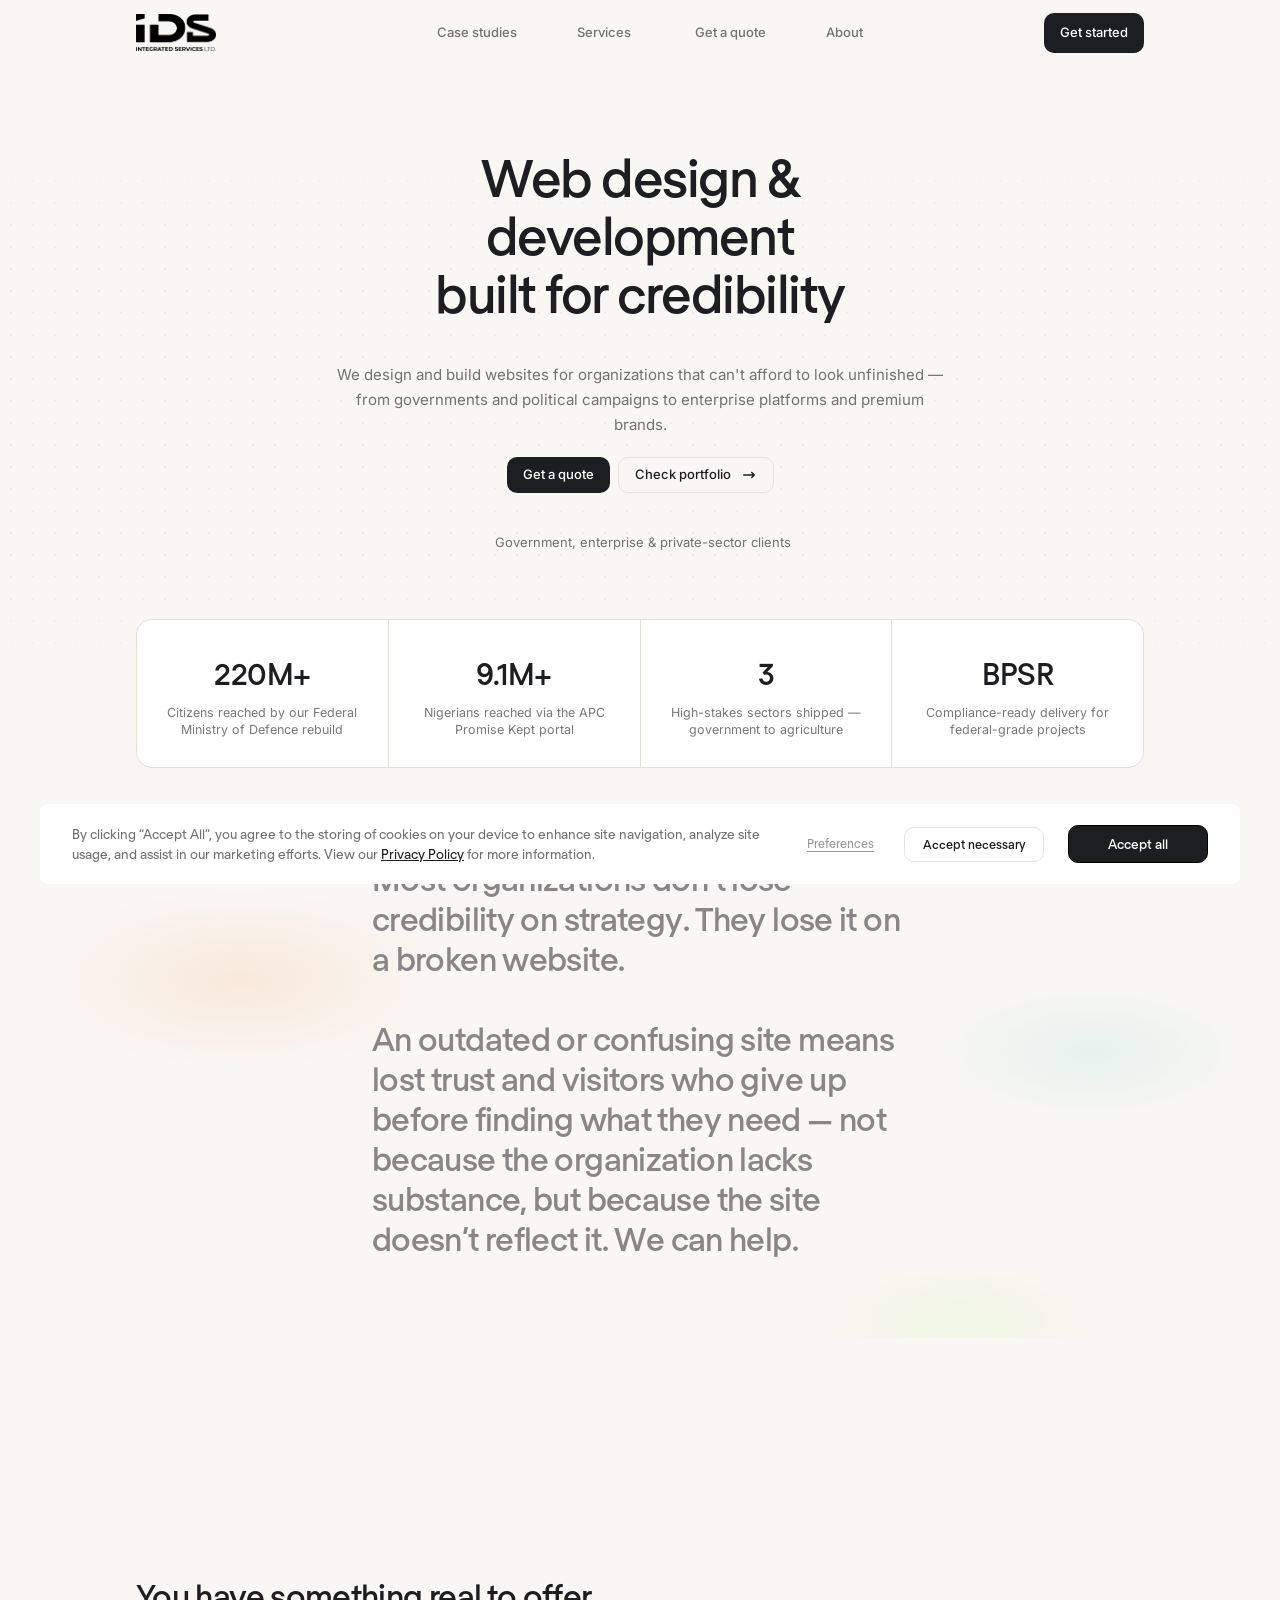
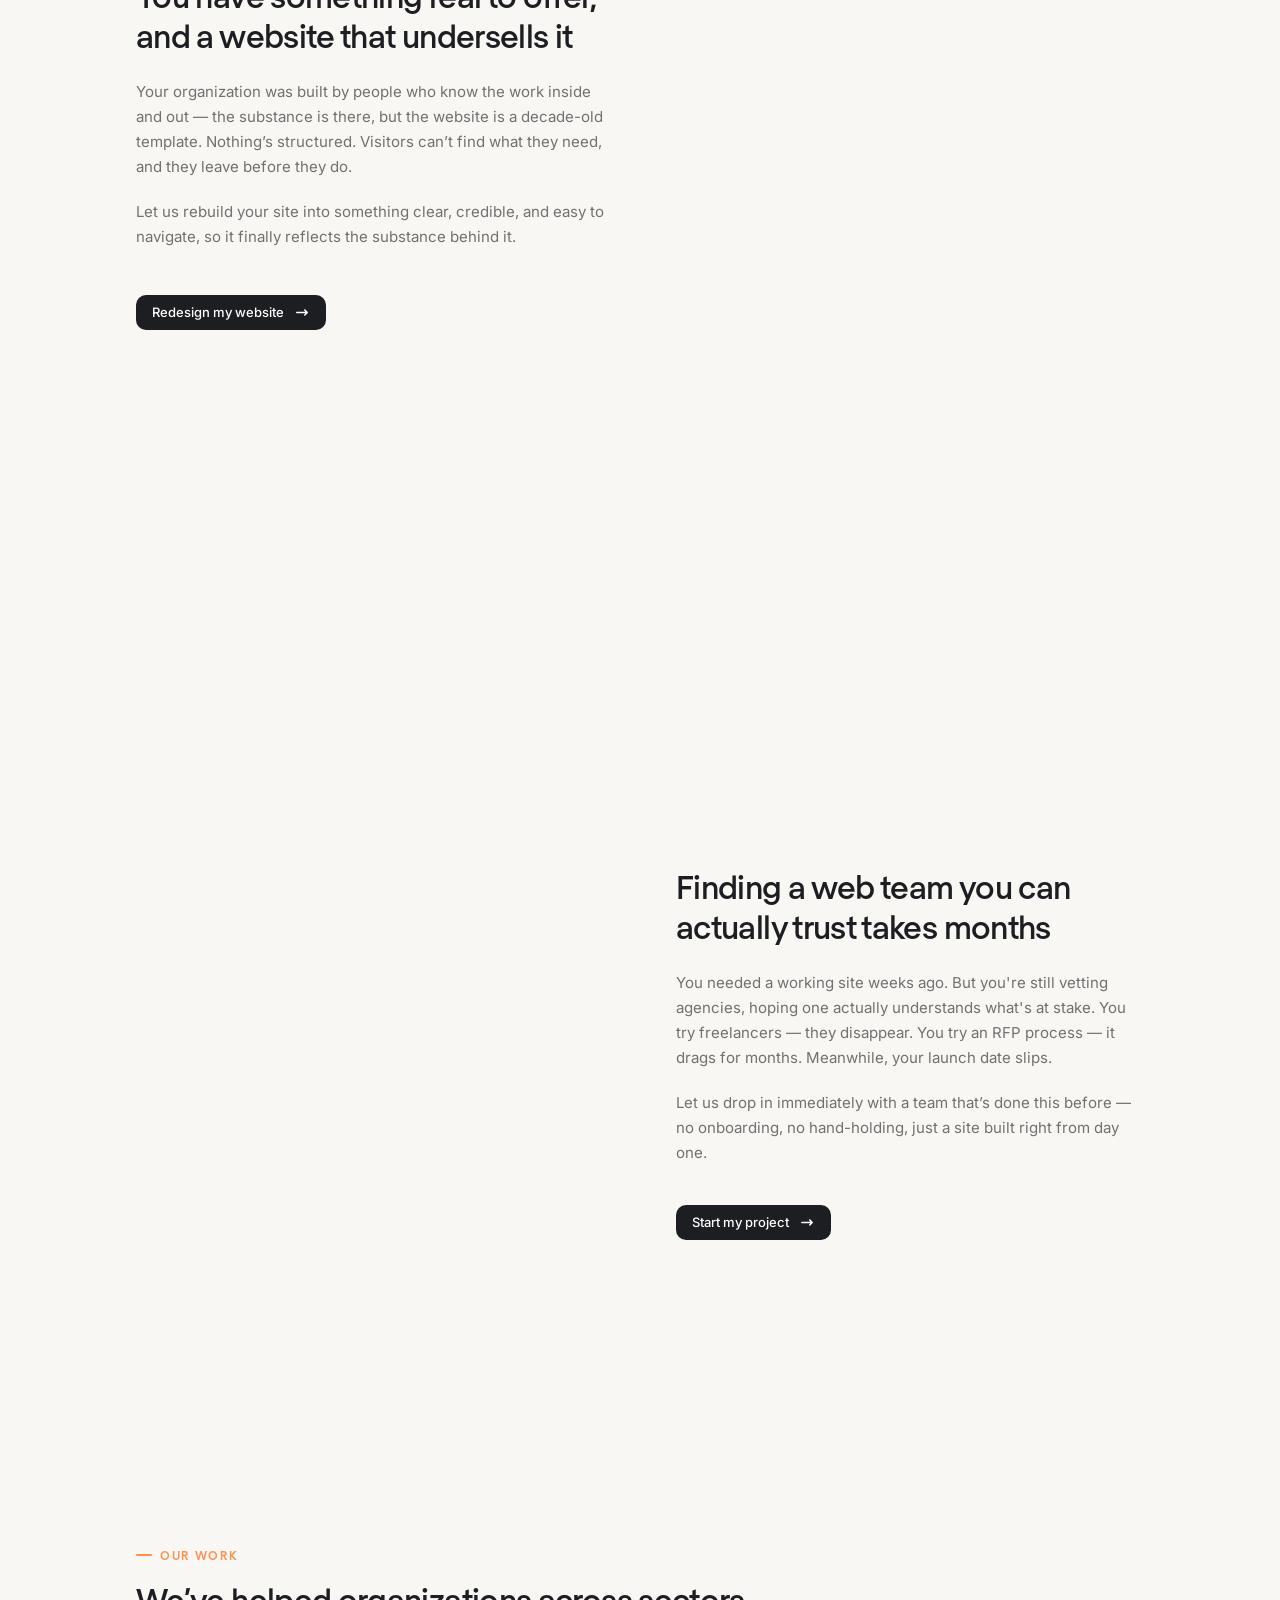
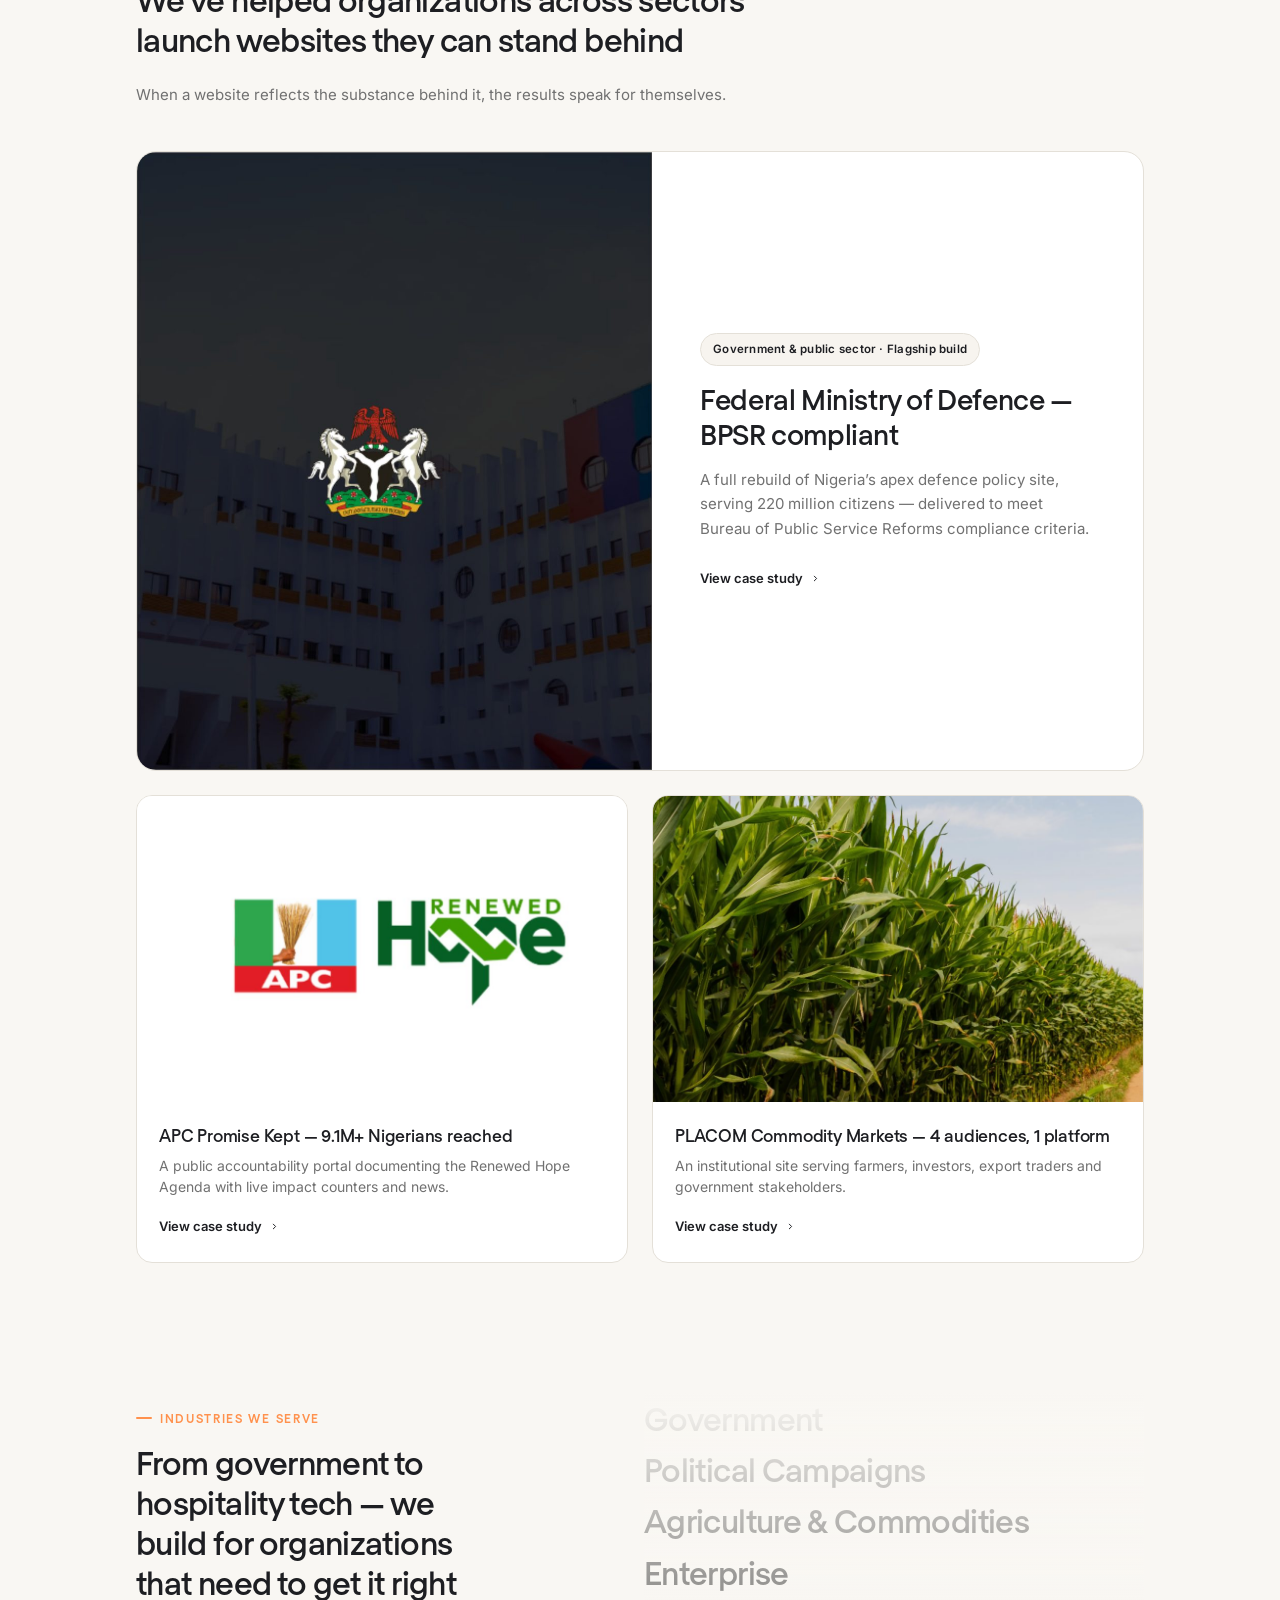
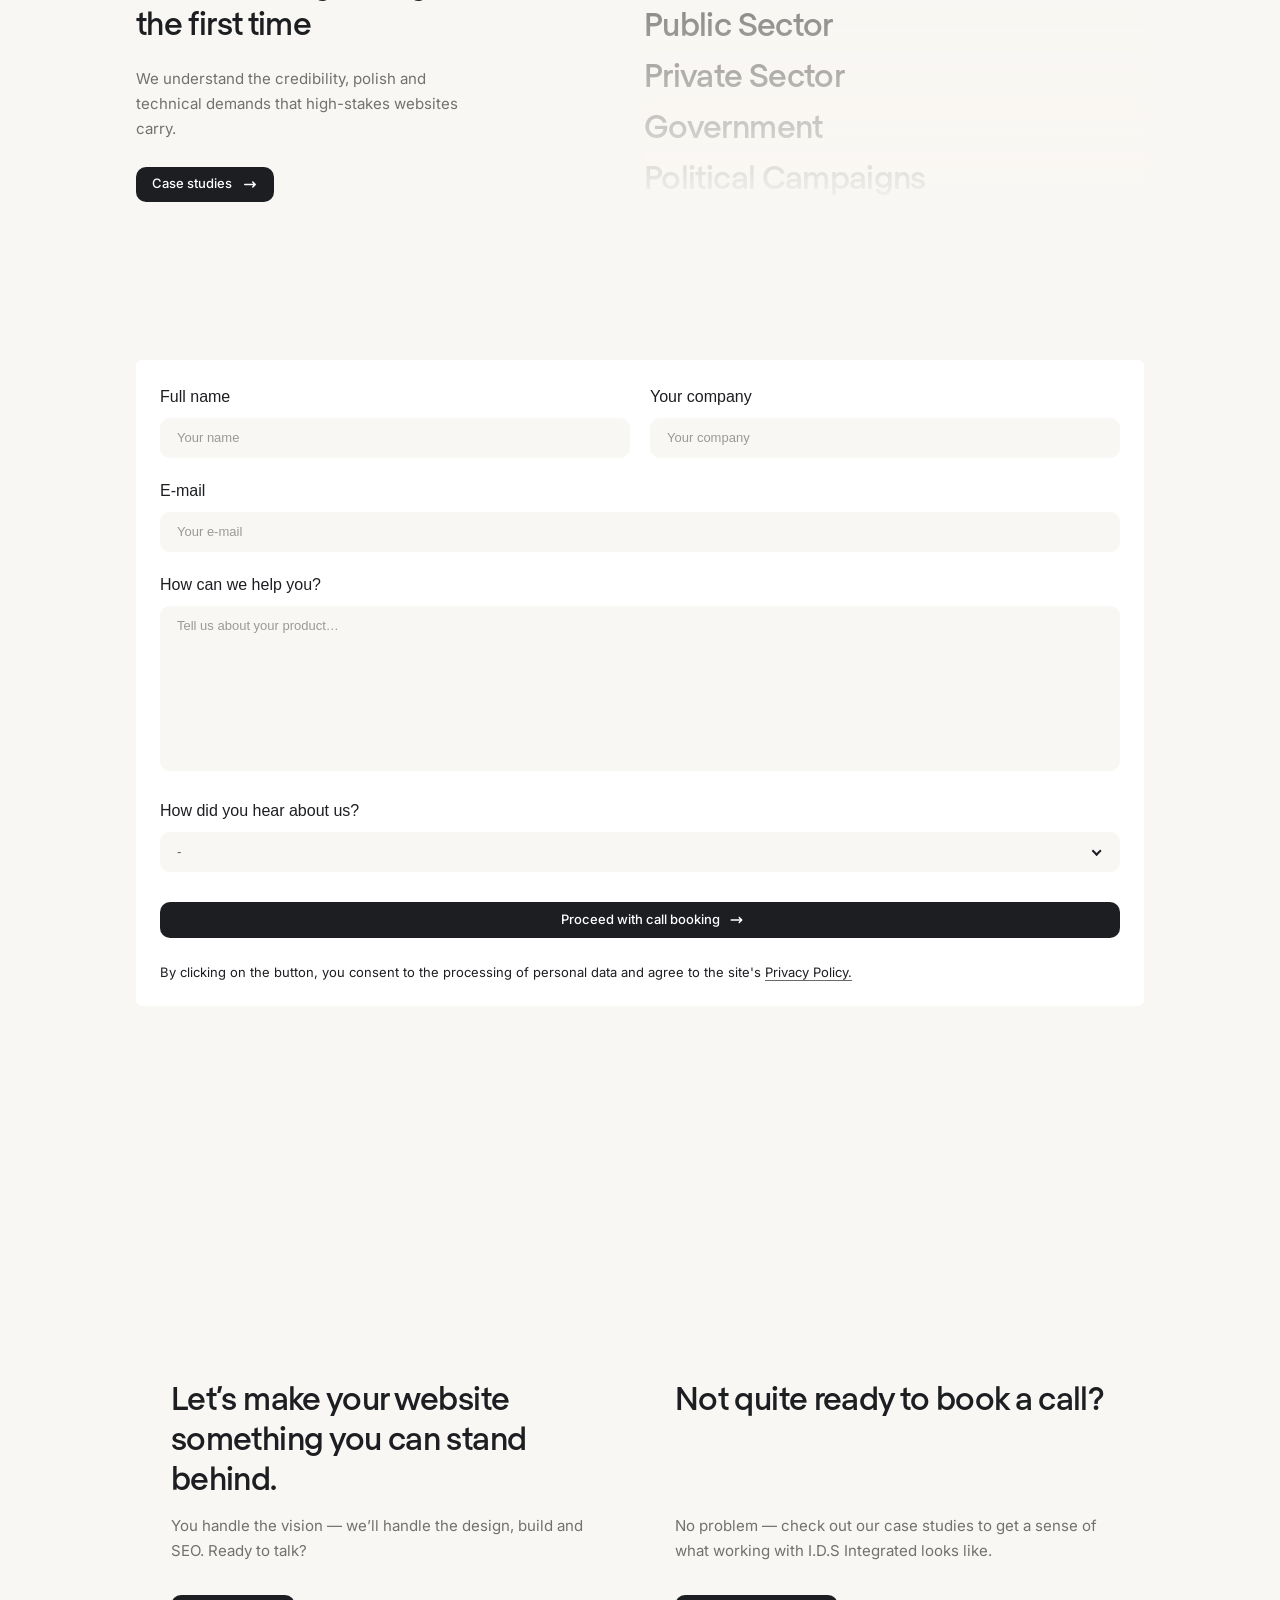
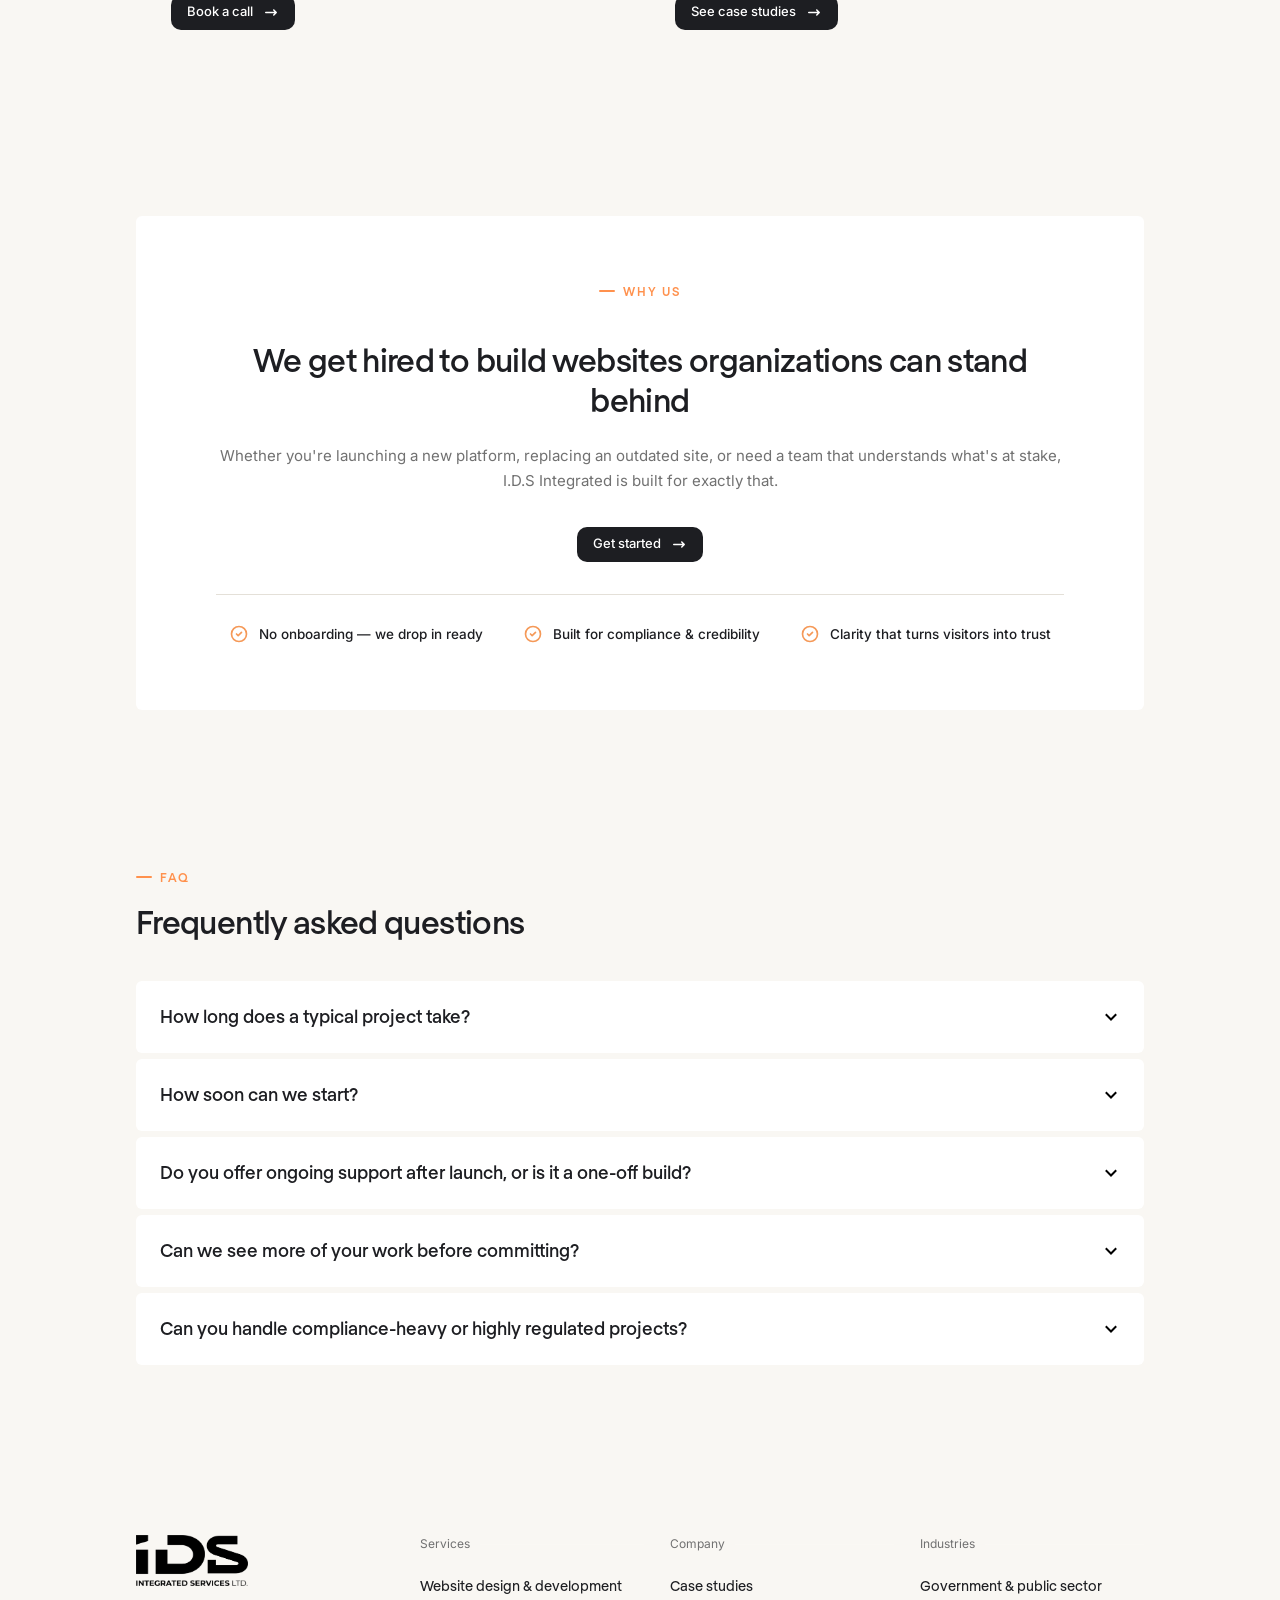
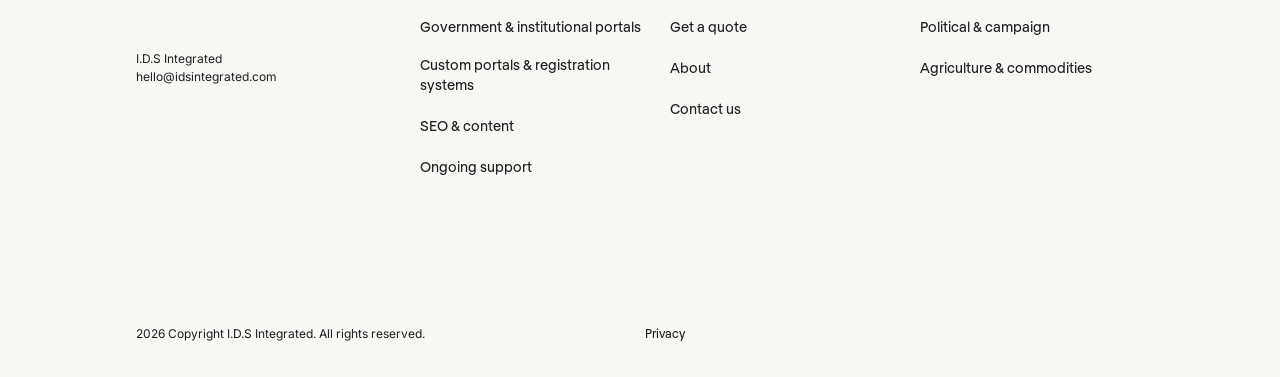
==== index.html @ badd06d1 "Initial site import" ====
<!DOCTYPE html><html data-wf-domain="www.eleken.co" data-wf-page="641af8b49a2175511496830a" data-wf-site="5e8b3356a5a8f5321855bbe7" lang="en-US"><head><meta charset="utf-8"><link href="https://cdn.prod.website-files.com" rel="preconnect" crossorigin="anonymous"><title>Web Design &amp; Development Agency – I.D.S Integrated</title><meta content="I.D.S Integrated is a full-service web design, development &amp; SEO agency, building high-stakes websites for organizations that can't afford to look unfinished — from governments and campaigns to enterprise platforms and premium brands." name="description"><meta content="Web Design &amp; Development Agency – I.D.S Integrated" property="og:title"><meta content="I.D.S Integrated is a full-service web design, development &amp; SEO agency, building high-stakes websites for organizations that can't afford to look unfinished — from governments and campaigns to enterprise platforms and premium brands." property="og:description"><meta content="Web Design &amp; Development Agency – I.D.S Integrated" name="twitter:title"><meta content="I.D.S Integrated is a full-service web design, development &amp; SEO agency, building high-stakes websites for organizations that can't afford to look unfinished — from governments and campaigns to enterprise platforms and premium brands." name="twitter:description"><meta property="og:type" content="website"><meta content="summary_large_image" name="twitter:card"><meta content="width=device-width, initial-scale=1" name="viewport"><link href="assets/css/base.min.css" rel="stylesheet" type="text/css"><link href="assets/css/site.min.css" rel="stylesheet" type="text/css"><link href="assets/css/custom-polish.css" rel="stylesheet" type="text/css"><style>.cta{grid-template-columns:1fr!important;justify-items:center!important}.content.content-box-lg{align-items:center!important;text-align:center!important;padding-left:80px!important;padding-right:80px!important}@media screen and (max-width:767px){.content.content-box-lg{padding-left:23px!important;padding-right:23px!important}}</style><style>@media (min-width:992px) {html.w-mod-js:not(.w-mod-ix) [data-w-id="91e22e58-ddb7-a447-f767-4133813b0183"] {-webkit-transform:translate3d(0, 24px, 0) scale3d(1, 1, 1) rotateX(0) rotateY(0) rotateZ(0) skew(0, 0);-moz-transform:translate3d(0, 24px, 0) scale3d(1, 1, 1) rotateX(0) rotateY(0) rotateZ(0) skew(0, 0);-ms-transform:translate3d(0, 24px, 0) scale3d(1, 1, 1) rotateX(0) rotateY(0) rotateZ(0) skew(0, 0);transform:translate3d(0, 24px, 0) scale3d(1, 1, 1) rotateX(0) rotateY(0) rotateZ(0) skew(0, 0);opacity:0;}html.w-mod-js:not(.w-mod-ix) [data-w-id="91e22e58-ddb7-a447-f767-4133813b05b2"] {-webkit-transform:translate3d(0, 24px, 0) scale3d(1, 1, 1) rotateX(0) rotateY(0) rotateZ(0) skew(0, 0);-moz-transform:translate3d(0, 24px, 0) scale3d(1, 1, 1) rotateX(0) rotateY(0) rotateZ(0) skew(0, 0);-ms-transform:translate3d(0, 24px, 0) scale3d(1, 1, 1) rotateX(0) rotateY(0) rotateZ(0) skew(0, 0);transform:translate3d(0, 24px, 0) scale3d(1, 1, 1) rotateX(0) rotateY(0) rotateZ(0) skew(0, 0);opacity:0;}html.w-mod-js:not(.w-mod-ix) [data-w-id="91e22e58-ddb7-a447-f767-4133813b00b7"] {opacity:0;}html.w-mod-js:not(.w-mod-ix) [data-w-id="91e22e58-ddb7-a447-f767-4133813b00ba"] {opacity:0;}html.w-mod-js:not(.w-mod-ix) [data-w-id="91e22e58-ddb7-a447-f767-4133813b0144"] {-webkit-transform:translate3d(0, 24px, 0) scale3d(1, 1, 1) rotateX(0) rotateY(0) rotateZ(0) skew(0, 0);-moz-transform:translate3d(0, 24px, 0) scale3d(1, 1, 1) rotateX(0) rotateY(0) rotateZ(0) skew(0, 0);-ms-transform:translate3d(0, 24px, 0) scale3d(1, 1, 1) rotateX(0) rotateY(0) rotateZ(0) skew(0, 0);transform:translate3d(0, 24px, 0) scale3d(1, 1, 1) rotateX(0) rotateY(0) rotateZ(0) skew(0, 0);opacity:0;}html.w-mod-js:not(.w-mod-ix) [data-w-id="91e22e58-ddb7-a447-f767-4133813b0150"] {-webkit-transform:translate3d(0px, 0, 0) scale3d(1, 1, 1) rotateX(0) rotateY(0) rotateZ(0) skew(0, 0);-moz-transform:translate3d(0px, 0, 0) scale3d(1, 1, 1) rotateX(0) rotateY(0) rotateZ(0) skew(0, 0);-ms-transform:translate3d(0px, 0, 0) scale3d(1, 1, 1) rotateX(0) rotateY(0) rotateZ(0) skew(0, 0);transform:translate3d(0px, 0, 0) scale3d(1, 1, 1) rotateX(0) rotateY(0) rotateZ(0) skew(0, 0);}html.w-mod-js:not(.w-mod-ix) [data-w-id="91e22e58-ddb7-a447-f767-4133813b00bd"] {opacity:0;}html.w-mod-js:not(.w-mod-ix) [data-w-id="91e22e58-ddb7-a447-f767-4133813b00c0"] {opacity:0;}html.w-mod-js:not(.w-mod-ix) [data-w-id="91e22e58-ddb7-a447-f767-4133813b009f"] {opacity:0;}html.w-mod-js:not(.w-mod-ix) [data-w-id="91e22e58-ddb7-a447-f767-4133813b00a2"] {opacity:0;}html.w-mod-js:not(.w-mod-ix) [data-w-id="91e22e58-ddb7-a447-f767-4133813b018e"] {-webkit-transform:translate3d(0px, 0, 0) scale3d(1, 1, 1) rotateX(0) rotateY(0) rotateZ(0) skew(0, 0);-moz-transform:translate3d(0px, 0, 0) scale3d(1, 1, 1) rotateX(0) rotateY(0) rotateZ(0) skew(0, 0);-ms-transform:translate3d(0px, 0, 0) scale3d(1, 1, 1) rotateX(0) rotateY(0) rotateZ(0) skew(0, 0);transform:translate3d(0px, 0, 0) scale3d(1, 1, 1) rotateX(0) rotateY(0) rotateZ(0) skew(0, 0);}html.w-mod-js:not(.w-mod-ix) [data-w-id="91e22e58-ddb7-a447-f767-4133813b05be"] {-webkit-transform:translate3d(0px, 0, 0) scale3d(1, 1, 1) rotateX(0) rotateY(0) rotateZ(0) skew(0, 0);-moz-transform:translate3d(0px, 0, 0) scale3d(1, 1, 1) rotateX(0) rotateY(0) rotateZ(0) skew(0, 0);-ms-transform:translate3d(0px, 0, 0) scale3d(1, 1, 1) rotateX(0) rotateY(0) rotateZ(0) skew(0, 0);transform:translate3d(0px, 0, 0) scale3d(1, 1, 1) rotateX(0) rotateY(0) rotateZ(0) skew(0, 0);}html.w-mod-js:not(.w-mod-ix) [data-w-id="91e22e58-ddb7-a447-f767-4133813b00d5"] {opacity:0;}html.w-mod-js:not(.w-mod-ix) [data-w-id="91e22e58-ddb7-a447-f767-4133813b00d8"] {opacity:0;}html.w-mod-js:not(.w-mod-ix) [data-w-id="91e22e58-ddb7-a447-f767-4133813b00ab"] {opacity:0;}html.w-mod-js:not(.w-mod-ix) [data-w-id="91e22e58-ddb7-a447-f767-4133813b00ae"] {opacity:0;}html.w-mod-js:not(.w-mod-ix) [data-w-id="91e22e58-ddb7-a447-f767-4133813b00f9"] {opacity:0;}html.w-mod-js:not(.w-mod-ix) [data-w-id="91e22e58-ddb7-a447-f767-4133813b00fc"] {opacity:0;}html.w-mod-js:not(.w-mod-ix) [data-w-id="91e22e58-ddb7-a447-f767-4133813b0168"] {-webkit-transform:translate3d(0px, 0, 0) scale3d(1, 1, 1) rotateX(0) rotateY(0) rotateZ(0) skew(0, 0);-moz-transform:translate3d(0px, 0, 0) scale3d(1, 1, 1) rotateX(0) rotateY(0) rotateZ(0) skew(0, 0);-ms-transform:translate3d(0px, 0, 0) scale3d(1, 1, 1) rotateX(0) rotateY(0) rotateZ(0) skew(0, 0);transform:translate3d(0px, 0, 0) scale3d(1, 1, 1) rotateX(0) rotateY(0) rotateZ(0) skew(0, 0);}html.w-mod-js:not(.w-mod-ix) [data-w-id="91e22e58-ddb7-a447-f767-4133813b015a"] {-webkit-transform:translate3d(0, 24px, 0) scale3d(1, 1, 1) rotateX(0) rotateY(0) rotateZ(0) skew(0, 0);-moz-transform:translate3d(0, 24px, 0) scale3d(1, 1, 1) rotateX(0) rotateY(0) rotateZ(0) skew(0, 0);-ms-transform:translate3d(0, 24px, 0) scale3d(1, 1, 1) rotateX(0) rotateY(0) rotateZ(0) skew(0, 0);transform:translate3d(0, 24px, 0) scale3d(1, 1, 1) rotateX(0) rotateY(0) rotateZ(0) skew(0, 0);opacity:0;}html.w-mod-js:not(.w-mod-ix) [data-w-id="91e22e58-ddb7-a447-f767-4133813b04df"] {-webkit-transform:translate3d(0px, 0, 0) scale3d(1, 1, 1) rotateX(0) rotateY(0) rotateZ(0) skew(0, 0);-moz-transform:translate3d(0px, 0, 0) scale3d(1, 1, 1) rotateX(0) rotateY(0) rotateZ(0) skew(0, 0);-ms-transform:translate3d(0px, 0, 0) scale3d(1, 1, 1) rotateX(0) rotateY(0) rotateZ(0) skew(0, 0);transform:translate3d(0px, 0, 0) scale3d(1, 1, 1) rotateX(0) rotateY(0) rotateZ(0) skew(0, 0);}html.w-mod-js:not(.w-mod-ix) [data-w-id="91e22e58-ddb7-a447-f767-4133813b04b1"] {-webkit-transform:translate3d(0, 24px, 0) scale3d(1, 1, 1) rotateX(0) rotateY(0) rotateZ(0) skew(0, 0);-moz-transform:translate3d(0, 24px, 0) scale3d(1, 1, 1) rotateX(0) rotateY(0) rotateZ(0) skew(0, 0);-ms-transform:translate3d(0, 24px, 0) scale3d(1, 1, 1) rotateX(0) rotateY(0) rotateZ(0) skew(0, 0);transform:translate3d(0, 24px, 0) scale3d(1, 1, 1) rotateX(0) rotateY(0) rotateZ(0) skew(0, 0);opacity:0;}html.w-mod-js:not(.w-mod-ix) [data-w-id="91e22e58-ddb7-a447-f767-4133813b0087"] {opacity:0;}html.w-mod-js:not(.w-mod-ix) [data-w-id="91e22e58-ddb7-a447-f767-4133813b008a"] {opacity:0;}html.w-mod-js:not(.w-mod-ix) [data-w-id="91e22e58-ddb7-a447-f767-4133813b0178"] {-webkit-transform:translate3d(0, 24px, 0) scale3d(1, 1, 1) rotateX(0) rotateY(0) rotateZ(0) skew(0, 0);-moz-transform:translate3d(0, 24px, 0) scale3d(1, 1, 1) rotateX(0) rotateY(0) rotateZ(0) skew(0, 0);-ms-transform:translate3d(0, 24px, 0) scale3d(1, 1, 1) rotateX(0) rotateY(0) rotateZ(0) skew(0, 0);transform:translate3d(0, 24px, 0) scale3d(1, 1, 1) rotateX(0) rotateY(0) rotateZ(0) skew(0, 0);opacity:0;}html.w-mod-js:not(.w-mod-ix) [data-w-id="91e22e58-ddb7-a447-f767-4133813b00f3"] {opacity:0;}html.w-mod-js:not(.w-mod-ix) [data-w-id="91e22e58-ddb7-a447-f767-4133813b00f6"] {opacity:0;}html.w-mod-js:not(.w-mod-ix) [data-w-id="91e22e58-ddb7-a447-f767-4133813b05ca"] {-webkit-transform:translate3d(0px, 0, 0) scale3d(1, 1, 1) rotateX(0) rotateY(0) rotateZ(0) skew(0, 0);-moz-transform:translate3d(0px, 0, 0) scale3d(1, 1, 1) rotateX(0) rotateY(0) rotateZ(0) skew(0, 0);-ms-transform:translate3d(0px, 0, 0) scale3d(1, 1, 1) rotateX(0) rotateY(0) rotateZ(0) skew(0, 0);transform:translate3d(0px, 0, 0) scale3d(1, 1, 1) rotateX(0) rotateY(0) rotateZ(0) skew(0, 0);}html.w-mod-js:not(.w-mod-ix) [data-w-id="91e22e58-ddb7-a447-f767-4133813b00c9"] {opacity:0;}html.w-mod-js:not(.w-mod-ix) [data-w-id="91e22e58-ddb7-a447-f767-4133813b00cc"] {opacity:0;}html.w-mod-js:not(.w-mod-ix) [data-w-id="91e22e58-ddb7-a447-f767-4133813b0081"] {opacity:0;}html.w-mod-js:not(.w-mod-ix) [data-w-id="91e22e58-ddb7-a447-f767-4133813b0084"] {opacity:0;}html.w-mod-js:not(.w-mod-ix) [data-w-id="91e22e58-ddb7-a447-f767-4133813b008d"] {opacity:0;}html.w-mod-js:not(.w-mod-ix) [data-w-id="91e22e58-ddb7-a447-f767-4133813b0090"] {opacity:0;}html.w-mod-js:not(.w-mod-ix) [data-w-id="91e22e58-ddb7-a447-f767-4133813b00e7"] {opacity:0;}html.w-mod-js:not(.w-mod-ix) [data-w-id="91e22e58-ddb7-a447-f767-4133813b00ea"] {opacity:0;}html.w-mod-js:not(.w-mod-ix) [data-w-id="91e22e58-ddb7-a447-f767-4133813b00cf"] {opacity:0;}html.w-mod-js:not(.w-mod-ix) [data-w-id="91e22e58-ddb7-a447-f767-4133813b00d2"] {opacity:0;}html.w-mod-js:not(.w-mod-ix) [data-w-id="91e22e58-ddb7-a447-f767-4133813b0093"] {opacity:0;}html.w-mod-js:not(.w-mod-ix) [data-w-id="91e22e58-ddb7-a447-f767-4133813b0096"] {opacity:0;}html.w-mod-js:not(.w-mod-ix) [data-w-id="91e22e58-ddb7-a447-f767-4133813b00db"] {opacity:0;}html.w-mod-js:not(.w-mod-ix) [data-w-id="91e22e58-ddb7-a447-f767-4133813b00de"] {opacity:0;}html.w-mod-js:not(.w-mod-ix) [data-w-id="91e22e58-ddb7-a447-f767-4133813b0072"] {-webkit-transform:translate3d(0px, 0, 0) scale3d(1, 1, 1) rotateX(0) rotateY(0) rotateZ(0) skew(0, 0);-moz-transform:translate3d(0px, 0, 0) scale3d(1, 1, 1) rotateX(0) rotateY(0) rotateZ(0) skew(0, 0);-ms-transform:translate3d(0px, 0, 0) scale3d(1, 1, 1) rotateX(0) rotateY(0) rotateZ(0) skew(0, 0);transform:translate3d(0px, 0, 0) scale3d(1, 1, 1) rotateX(0) rotateY(0) rotateZ(0) skew(0, 0);}html.w-mod-js:not(.w-mod-ix) [data-w-id="91e22e58-ddb7-a447-f767-4133813b00c3"] {opacity:0;}html.w-mod-js:not(.w-mod-ix) [data-w-id="91e22e58-ddb7-a447-f767-4133813b00c6"] {opacity:0;}html.w-mod-js:not(.w-mod-ix) [data-w-id="91e22e58-ddb7-a447-f767-4133813b00e1"] {opacity:0;}html.w-mod-js:not(.w-mod-ix) [data-w-id="91e22e58-ddb7-a447-f767-4133813b00e4"] {opacity:0;}html.w-mod-js:not(.w-mod-ix) [data-w-id="91e22e58-ddb7-a447-f767-4133813b0177"] {-webkit-transform:translate3d(0px, 0, 0) scale3d(1, 1, 1) rotateX(0) rotateY(0) rotateZ(0) skew(0, 0);-moz-transform:translate3d(0px, 0, 0) scale3d(1, 1, 1) rotateX(0) rotateY(0) rotateZ(0) skew(0, 0);-ms-transform:translate3d(0px, 0, 0) scale3d(1, 1, 1) rotateX(0) rotateY(0) rotateZ(0) skew(0, 0);transform:translate3d(0px, 0, 0) scale3d(1, 1, 1) rotateX(0) rotateY(0) rotateZ(0) skew(0, 0);}html.w-mod-js:not(.w-mod-ix) [data-w-id="91e22e58-ddb7-a447-f767-4133813b00b1"] {opacity:0;}html.w-mod-js:not(.w-mod-ix) [data-w-id="91e22e58-ddb7-a447-f767-4133813b00b4"] {opacity:0;}html.w-mod-js:not(.w-mod-ix) [data-w-id="91e22e58-ddb7-a447-f767-4133813b0099"] {opacity:0;}html.w-mod-js:not(.w-mod-ix) [data-w-id="91e22e58-ddb7-a447-f767-4133813b009c"] {opacity:0;}html.w-mod-js:not(.w-mod-ix) [data-w-id="91e22e58-ddb7-a447-f767-4133813b00a5"] {opacity:0;}html.w-mod-js:not(.w-mod-ix) [data-w-id="91e22e58-ddb7-a447-f767-4133813b00a8"] {opacity:0;}html.w-mod-js:not(.w-mod-ix) [data-w-id="91e22e58-ddb7-a447-f767-4133813b00ed"] {opacity:0;}html.w-mod-js:not(.w-mod-ix) [data-w-id="91e22e58-ddb7-a447-f767-4133813b00f0"] {opacity:0;}html.w-mod-js:not(.w-mod-ix) [data-w-id="3f6314a8-7b16-4017-0628-8ad34868bce1"] {-webkit-transform:translate3d(0, 0, 0) scale3d(1, 1, 1) rotateX(0) rotateY(0) rotateZ(0) skew(0, 0);-moz-transform:translate3d(0, 0, 0) scale3d(1, 1, 1) rotateX(0) rotateY(0) rotateZ(0) skew(0, 0);-ms-transform:translate3d(0, 0, 0) scale3d(1, 1, 1) rotateX(0) rotateY(0) rotateZ(0) skew(0, 0);transform:translate3d(0, 0, 0) scale3d(1, 1, 1) rotateX(0) rotateY(0) rotateZ(0) skew(0, 0);}html.w-mod-js:not(.w-mod-ix) [data-w-id="5a8da006-9305-b73e-1d50-06e16fa798e4"] {-webkit-transform:translate3d(0px, 0, 0) scale3d(1, 1, 1) rotateX(0) rotateY(0) rotateZ(0) skew(0, 0);-moz-transform:translate3d(0px, 0, 0) scale3d(1, 1, 1) rotateX(0) rotateY(0) rotateZ(0) skew(0, 0);-ms-transform:translate3d(0px, 0, 0) scale3d(1, 1, 1) rotateX(0) rotateY(0) rotateZ(0) skew(0, 0);transform:translate3d(0px, 0, 0) scale3d(1, 1, 1) rotateX(0) rotateY(0) rotateZ(0) skew(0, 0);}html.w-mod-js:not(.w-mod-ix) [data-w-id="9f32489c-5159-738a-a393-21bb120b4cb5"] {-webkit-transform:translate3d(0, 24px, 0) scale3d(1, 1, 1) rotateX(0) rotateY(0) rotateZ(0) skew(0, 0);-moz-transform:translate3d(0, 24px, 0) scale3d(1, 1, 1) rotateX(0) rotateY(0) rotateZ(0) skew(0, 0);-ms-transform:translate3d(0, 24px, 0) scale3d(1, 1, 1) rotateX(0) rotateY(0) rotateZ(0) skew(0, 0);transform:translate3d(0, 24px, 0) scale3d(1, 1, 1) rotateX(0) rotateY(0) rotateZ(0) skew(0, 0);opacity:0;}html.w-mod-js:not(.w-mod-ix) [data-w-id="cfc28328-8d73-4b4b-7937-b67fb9b86fa4"] {-webkit-transform:translate3d(0px, 0, 0) scale3d(1, 1, 1) rotateX(0) rotateY(0) rotateZ(0) skew(0, 0);-moz-transform:translate3d(0px, 0, 0) scale3d(1, 1, 1) rotateX(0) rotateY(0) rotateZ(0) skew(0, 0);-ms-transform:translate3d(0px, 0, 0) scale3d(1, 1, 1) rotateX(0) rotateY(0) rotateZ(0) skew(0, 0);transform:translate3d(0px, 0, 0) scale3d(1, 1, 1) rotateX(0) rotateY(0) rotateZ(0) skew(0, 0);}html.w-mod-js:not(.w-mod-ix) [data-w-id="91e22e58-ddb7-a447-f767-4133813b0139"] {-webkit-transform:translate3d(0, 24px, 0) scale3d(1, 1, 1) rotateX(0) rotateY(0) rotateZ(0) skew(0, 0);-moz-transform:translate3d(0, 24px, 0) scale3d(1, 1, 1) rotateX(0) rotateY(0) rotateZ(0) skew(0, 0);-ms-transform:translate3d(0, 24px, 0) scale3d(1, 1, 1) rotateX(0) rotateY(0) rotateZ(0) skew(0, 0);transform:translate3d(0, 24px, 0) scale3d(1, 1, 1) rotateX(0) rotateY(0) rotateZ(0) skew(0, 0);opacity:0;}html.w-mod-js:not(.w-mod-ix) [data-w-id="1bdfef42-2666-3055-59f7-0ff482ddf922"] {-webkit-transform:translate3d(0, 24px, 0) scale3d(1, 1, 1) rotateX(0) rotateY(0) rotateZ(0) skew(0, 0);-moz-transform:translate3d(0, 24px, 0) scale3d(1, 1, 1) rotateX(0) rotateY(0) rotateZ(0) skew(0, 0);-ms-transform:translate3d(0, 24px, 0) scale3d(1, 1, 1) rotateX(0) rotateY(0) rotateZ(0) skew(0, 0);transform:translate3d(0, 24px, 0) scale3d(1, 1, 1) rotateX(0) rotateY(0) rotateZ(0) skew(0, 0);opacity:0;}}@media (max-width:767px) and (min-width:480px) {html.w-mod-js:not(.w-mod-ix) [data-w-id="91e22e58-ddb7-a447-f767-4133813b0183"] {-webkit-transform:translate3d(0, 24px, 0) scale3d(1, 1, 1) rotateX(0) rotateY(0) rotateZ(0) skew(0, 0);-moz-transform:translate3d(0, 24px, 0) scale3d(1, 1, 1) rotateX(0) rotateY(0) rotateZ(0) skew(0, 0);-ms-transform:translate3d(0, 24px, 0) scale3d(1, 1, 1) rotateX(0) rotateY(0) rotateZ(0) skew(0, 0);transform:translate3d(0, 24px, 0) scale3d(1, 1, 1) rotateX(0) rotateY(0) rotateZ(0) skew(0, 0);opacity:0;}html.w-mod-js:not(.w-mod-ix) [data-w-id="91e22e58-ddb7-a447-f767-4133813b05b2"] {-webkit-transform:translate3d(0, 24px, 0) scale3d(1, 1, 1) rotateX(0) rotateY(0) rotateZ(0) skew(0, 0);-moz-transform:translate3d(0, 24px, 0) scale3d(1, 1, 1) rotateX(0) rotateY(0) rotateZ(0) skew(0, 0);-ms-transform:translate3d(0, 24px, 0) scale3d(1, 1, 1) rotateX(0) rotateY(0) rotateZ(0) skew(0, 0);transform:translate3d(0, 24px, 0) scale3d(1, 1, 1) rotateX(0) rotateY(0) rotateZ(0) skew(0, 0);opacity:0;}}</style><script type="text/javascript">!function(o,c){var n=c.documentElement,t=" w-mod-";n.className+=t+"js",("ontouchstart"in o||o.DocumentTouch&&c instanceof DocumentTouch)&&(n.className+=t+"touch")}(window,document);</script><link href="assets/img/favicon.png" rel="shortcut icon" type="image/png"><link href="assets/img/favicon.png" rel="apple-touch-icon">






<style>  
body {
  -moz-osx-font-smoothing: antialiased;
  -webkit-font-smoothing: antialiased;
  font-optical-sizing: none;
}
  
.nav-dropdown-toggle.w--open {
  justify-content: space-between;
  align-items: center;
}


@media screen and (max-width: 767px) {
    .nav-menu.nav-mod {
        height: calc(100vh - 72px) !important;
    }
}
</style>




<link rel="stylesheet" type="text/css" href="assets/css/slick.css">

<script type="application/ld+json">
{
  "@context": "https://schema.org",
  "@graph": [
    {
      "@type": "Organization",
      "@id": "https://idsintegrated.com/#organization",
      "name": "I.D.S Integrated",
      "email": "hello@idsintegrated.com",
      "logo": {
        "@type": "ImageObject",
        "url": "assets/img/ids-logo.png"
      }
    }
  ]
}
</script>

<style>
  .slick-slide[aria-hidden="true"] { pointer-events: none; }
</style>

<style>
.tabs-menu.w-tab-menu{
  overflow-x:auto;
  -webkit-overflow-scrolling:touch;
}
.tabs-menu.w-tab-menu:focus{
  outline:2px solid currentColor;
  outline-offset:2px;
}

.w-tab-link:focus-visible{
  outline:2px solid currentColor;
  outline-offset:2px;
}

.tabs-menu.arrows[role="presentation"]{
  overflow: visible !important;
  max-height: none !important;
}
 /* =========================================================
   Case slider — dots rebuilt from scratch (stable pointer)
   ========================================================= */

    :root {
      --dot-active: #F59958;
      --dot-inactive: #E4E4E7;
      --dot-height: 3px;

      --dot-hover-inc: 2px;

      --dot-radius: 999px;
      --dot-gap: 20px;
      --li-hit: 20px;

      --dot-progress: 4000ms;

    }

    .case-section * {
      outline: none;
      -webkit-tap-highlight-color: transparent;
    }

    /* ---------------------------
   Dots container
   --------------------------- */
    .slider-case-dots-left {
      position: relative;
      z-index: 5;
    }

    .slider-case-dots-left .slick-dots {
      display: flex !important;
      flex-direction: row;
      align-items: center;
      width: 100%;
      gap: var(--dot-gap);
      list-style: none;
      padding: 0;
      margin: 40px 0 0;
      position: relative;
      z-index: 10;

      user-select: none;
      pointer-events: auto;
    }


    .slider-case-dots-left .slick-dots>li {
      display: flex;
      align-items: center;

      flex: 1 1 0%;
      min-width: 0;
      min-height: var(--li-hit);
      padding: 0;
      margin: 0;
      box-sizing: border-box;
      cursor: pointer;
      position: relative;
    }


    .slider-case-dots-left .slick-dots>li>button {
      display: none !important;
    }


    .slider-case-dots-left .slick-dots .my-dot {
      position: relative;
      width: 100%;
      height: var(--dot-height);
      background: var(--dot-inactive);
      border-radius: var(--dot-radius);
      opacity: .6;
      overflow: hidden;

      transition: height .15s ease, opacity .15s ease;
      will-change: height, opacity;
      pointer-events: auto;

      cursor: pointer !important;
    }


    .slider-case-dots-left .slick-dots .my-dot::before {
      content: "";
      position: absolute;
      left: 0;
      right: 0;
      top: 50%;
      height: var(--li-hit);
      transform: translateY(-50%);
    }


    .slider-case-dots-left .slick-dots li.slick-active .my-dot {
      opacity: 1;
    }


    .slider-case-dots-left .slick-dots .my-dot .my-fill {
      position: absolute;
      inset: 0;
      transform-origin: left center;
      transform: scaleX(0);
      background: var(--dot-active);
      border-radius: inherit;
      transition: transform var(--dot-progress) linear;
      will-change: transform;
      pointer-events: none;
    }


    .slider-case-dots-left .slick-dots li.slick-active .my-fill {
      transform: scaleX(1);
    }


    .slider-case-dots-left .slick-dots>li:hover .my-dot{
      height: calc(var(--dot-height) + var(--dot-hover-inc));
      opacity: 1;
    }


    .slider-case-dots-left .slick-dots>li *,
    .slider-case-dots-left .slick-dots>li {
      cursor: pointer !important;
    }


    .slider-case-dots-left .slick-dots>li[style] {
      cursor: pointer !important;
    }


    .slider-case-dots-left .slick-dots {
      flex-wrap: nowrap;
    }
    

.slider-case-dots-left .slick-dots > li {
  transition: width 360ms cubic-bezier(.22,.61,.36,1);
  will-change: width;
}


.slider-case-dots-left .slick-dots.no-anim > li {
  transition: none !important;
}


    @media (max-width: 480px) {
      .slider-case-dots-left .slick-dots {
        gap: 10px;
      }
    }

    /* ---------------------------
   Слайдери: дрібні хардени
   --------------------------- */


    .slider-case .slick-slide,
    .slider-case .slick-slide:focus,
    .slider-case-item,
    .slider-case-item:focus,
    .slider-case-images .slick-slide,
    .slider-case-images .slick-slide:focus,
    .slider-case-item a:focus,
    .slider-case-images a:focus {
      outline: none !important;
      box-shadow: none !important;
    }


    .slider-case-images .slick-slide {
      transition: opacity .7s linear;
    }

    .slider-case-images .slick-slide[aria-hidden="true"] {
      pointer-events: none !important;
    }


    .slider-case-images .slick-list::after,
    .slider-case-images .slick-track::after {
      pointer-events: none !important;
    }
/*SLick end*/


[data-hover-area]  {
  cursor: none;
}

[data-mouse-point] {
  opacity: 0;
  transform: translate(-50%, -50%) scale(0);
  transition: opacity 0.2s ease, transform 0.2s ease;
  pointer-events: none;
}
[data-mouse-point].visible {
  opacity: 1;
  transform: translate(-50%, -50%) scale(1);
}

.slick-list, .slick-track {
	height: 100%;
}


.animated-text-item { display: block; }
.word { display:inline-block; white-space:nowrap; }
.space { white-space:pre; }
.letter { display:inline-block; color: #888686; transition:color .3s cubic-bezier(.4,0,.2,1); }
.letter.active { color: #000; }


.w-slider-dot {
	background-color: #eae8e4;
  width: 9px;
  height: 9px;
  margin: 0;
}
.w-slider-dot.w-active {
	background-color: #b5b1a9;
}


.form-input::placeholder { color: #ADAAA4; font-size: 13px; line-height: 18px; }
.form-input::-webkit-input-placeholder { color: #ADAAA4; font-size: 13px; line-height: 18px; }
.form-input::-moz-placeholder { color: #ADAAA4; font-size: 13px; line-height: 18px; }
.form-input:-ms-input-placeholder { color: #ADAAA4; font-size: 13px; line-height: 18px; }
.form-input::-ms-input-placeholder { color: #ADAAA4; font-size: 13px; line-height: 18px; }
</style>

<style>
:root {
	--list-bg-color: #f9f7f3;
  --list-text-color: #615d55;
  --select-field-arrow-color: #1D1E22;
  --border-color-active: #f9f7f3;
  --border-color-hover: #6A6868;
  --list-item-bg-color: #e6e4e0;
  
  --select-field-padding-left: 12px;
  --select-field-padding-right: 12px;
  --list-padding-top-bottom: 15;
  --list-max-height: auto;
  --list-min-width: 100%;
  --list-item-padding-left: 16px; 
  --list-item-padding-right: 16px;
  --list-item-min-height: 28px;
  --list-item-line-height: 28px;
}




.nice-select {
  -webkit-tap-highlight-color: transparent;
  box-sizing: border-box;
  clear: both;
  padding-left: var(--select-field-padding-left);
  padding-right: var(--select-field-padding-right);
  position: relative;
  text-align: left !important;
  -webkit-transition: all 0.2s ease-in-out;
  transition: all 0.2s ease-in-out;
  -webkit-user-select: none;
     -moz-user-select: none;
      -ms-user-select: none;
          user-select: none;
  white-space: nowrap; 
}


.nice-select:hover {
  border-color: var(--border-color-hover); 
}


.nice-select:active, .nice-select.open, .nice-select:focus {
  border-color: var(--border-color-active);
}


.nice-select:after {
  border-bottom: 2px solid var(--select-field-arrow-color);
  border-right: 2px solid var(--select-field-arrow-color);
  content: '';
  display: block;
  height: 5px;
  margin-top: -4px;
  pointer-events: none;
  position: absolute;
  right: 20px;
  top: 50%;
  -webkit-transform-origin: 66% 66%;
  -ms-transform-origin: 66% 66%;
  transform-origin: 66% 66%;
  -webkit-transform: rotate(45deg);
  -ms-transform: rotate(45deg);
  transform: rotate(45deg);
  -webkit-transition: all 0.15s ease-in-out;
  transition: all 0.15s ease-in-out;
  width: 5px; 
}


.nice-select.open:after {
    -webkit-transform: rotate(-135eg);
  -ms-transform: rotate(-135deg);
  transform: rotate(-135deg);
}


.nice-select.open .list {
  opacity: 1;
  pointer-events: auto;
  -webkit-transform: scale(1) translateY(0);
  -ms-transform: scale(1) translateY(0);
  transform: scale(1) translateY(0); 
  border-radius: 10px;
}
.nice-select.wide .list {
	border-radius: 10px;
}

.nice-select.disabled {
  border-color: #ededed;
  color: #999;
  pointer-events: none; 
}


.nice-select.disabled:after {
  border-color: #cccccc; 
}


.nice-select.wide {
  width: 100%;
  display: flex;
  align-items: center;
}


.nice-select.wide .list {
  left: 0 !important;
  right: 0 !important; 
}


.nice-select.right {
  float: right; 
}


.nice-select.right .list {
  left: auto;
  right: 0; 
}


.nice-select.small {
  font-size: 12px;
  height: 36px;
  line-height: 34px; 
}


.nice-select.small:after {
  height: 4px;
  width: 4px; 
}


.nice-select.small .option {
  line-height: 34px;
  min-height: 34px; 
}


.nice-select .list {
  background-color: var(--list-bg-color);
  color: var(--list-text-color);
  border-radius: 0px;
  box-shadow: 0 7px 20px 0px rgba(68, 68, 68, 0.11);
  border-color: 3px solid #ededed;
  box-sizing: border-box;
  margin-top: 4px;
  opacity: 0;
  overflow: hidden;
  padding: var(--list-padding-top-bottom) 0px;
  pointer-events: none;
  position: absolute;
  top: 100%;
  left: 0;
  overflow-y: auto;
  overflow-x: hidden;
  max-height: var(--list-max-height);
  -webkit-transform-origin: 50% 0;
  -ms-transform-origin: 50% 0;
  transform-origin: 50% 0;
  -webkit-transform: scale(0.75) translateY(-21px);
  -ms-transform: scale(0.75) translateY(-21px);
  transform: scale(0.75) translateY(-21px);
  -webkit-transition: all 0.2s cubic-bezier(0.5, 0, 0, 1.25), opacity 0.15s ease-out;
  transition: all 0.2s cubic-bezier(0.5, 0, 0, 1.25), opacity 0.15s ease-out;
  z-index: 9; 
}


.nice-select .list:hover .option:not(:hover) {
  background-color: transparent !important; 
}


.nice-select .option {
  cursor: pointer;
  font-weight: 400;
  line-height: var(--list-item-line-height);
  list-style: none;
  min-height: var(--list-item-min-height);
  outline: none;
  padding-left: var(--list-item-padding-left);
  padding-right: var(--list-item-padding-right);
  text-align: left;
  -webkit-transition: all 0.2s;
  transition: all 0.2s;
}

.nice-select .option:first-child {
	display: none;
}

span.current {
	color: var(--list-text-color);
}

.nice-select .option:hover, .nice-select .option.focus, .nice-select .option.selected.focus {
  background-color: var(--list-item-bg-color);
}

.nice-select .option.selected {
  font-weight: bold; 
}

.nice-select .option.disabled {
  background-color: transparent;
  color: #999;
  cursor: default; 
}

.no-csspointerevents .nice-select .list {
display: none; 
}

.no-csspointerevents .nice-select.open .list {
display: block; 
}
</style>

<style>
:root{
  --dot-active: #F59958;
  --dot-inactive: #E4E4E7;
  --dot-height: 3px; 
  --dot-hover-inc: 2px;
  --dot-radius: 999px;
  --dot-gap: 20px;
  --li-hit: 20px;
}

.slider-testimonail-wrap *{
  outline: none;
  -webkit-tap-highlight-color: transparent;
}


.slider-testimonail-nav{
  position: relative;
  z-index: 5;
  margin-top: 24px;
}


.slider-testimonail-nav .slick-dots{
  display: flex !important;
  flex-direction: row;
  align-items: center;
  width: 100%;
  gap: var(--dot-gap);
  list-style: none;
  padding: 0;
  margin: 0;
  user-select: none;
  pointer-events: auto;
  flex-wrap: nowrap;
}


.slider-testimonail-nav .slick-dots > li{
  display: flex;
  align-items: center;
  min-width: 0;
  min-height: var(--li-hit);
  padding: 0;
  margin: 0;
  box-sizing: border-box;
  position: relative;
  cursor: pointer;
  transition: width 360ms cubic-bezier(.22,.61,.36,1);
  will-change: width;
}


.slider-testimonail-nav .slick-dots.no-anim > li{
  transition: none !important;
}


.slider-testimonail-nav .slick-dots > li > button{
  display: none !important;
}


.slider-testimonail-nav .slick-dots .my-dot{
  position: relative;
  width: 100%;
  height: var(--dot-height);
  background: var(--dot-inactive);
  border-radius: var(--dot-radius);
  opacity: .6;
  overflow: hidden;
  transition: height .15s ease, opacity .15s ease;
  will-change: height, opacity;
  pointer-events: auto;
  cursor: pointer !important;
}

.slider-testimonail-nav .slick-dots .my-dot::before{
  content:"";
  position:absolute; left:0; right:0; top:50%;
  height: var(--li-hit);
  transform: translateY(-50%);
}


.slider-testimonail-nav .slick-dots li.slick-active .my-dot{ opacity:1; }

.slider-testimonail-nav .slick-dots .my-dot .my-fill{
  position:absolute; inset:0;
  transform-origin:left center;
  transform: scaleX(0);
  background: var(--dot-active);
  border-radius: inherit;
  transition: transform 4000ms linear;
  pointer-events:none;
}

.slider-testimonail-nav .slick-dots li.slick-active .my-fill{ transform: scaleX(1); }


.slider-testimonail-nav .slick-dots > li:hover .my-dot{
  height: calc(var(--dot-height) + var(--dot-hover-inc));
  opacity: 1;
}

.slider-testimonail-nav .slick-dots > li,
.slider-testimonail-nav .slick-dots > li *{
  cursor: pointer !important;
}


@media (max-width:480px){
  .slider-testimonail-nav .slick-dots{ gap: 10px; }
}

</style>

<style>
  .w-tab-link:focus,
  .w-tab-link:focus-visible {
    outline: none !important;
    box-shadow: none !important;
  }
</style><style>@media screen and (max-width:479px){.hero-buttons{flex-wrap:wrap}.hero-buttons>.btn{width:100%;justify-content:center}}</style></head><body><div data-animation="over-left" data-collapse="medium" data-duration="400" data-easing="ease" data-easing2="ease" role="banner" class="navbar-2 no-border w-nav"><nav aria-label="Primary navigation"><div class="navbar-wrap no-border-2"><div class="navbar-bg no-border-3"></div><div class="container position-relative"><div class="nav-row no-border-5"><a href="/" id="w-node-cded3afe-f52a-fa48-bb59-d95d7f62d894-7f62d88f" aria-current="page" class="nav-logo no-border-6 w-inline-block w--current"><img alt="I.D.S Integrated logo" src="assets/img/ids-logo.png" class="nav-logo-image no-border-7"></a><div class="nav-menu-wrapper no-border-8"><div role="group" aria-label="Primary links" class="nav-menu nav-mod w-nav-menu"><div class="nav-links"><a href="#case-studies" class="navbar-link">Case studies</a><div data-delay="0" data-hover="false" data-w-id="cded3afe-f52a-fa48-bb59-d95d7f62d89b" class="accordion-wrap accordion--nav w-dropdown"><div class="accordion-toggle accordion-toggle--nav w-dropdown-toggle"><div class="accordion-toggle-row accordion-toggle-row-naw"><div class="accordion-title-wrap"><div>Services</div></div><div class="accordion-icon-wap-2 ml-0"><img loading="lazy" src="assets/icons/icon-chevron.svg" alt="" class="accordion-icon minus-1 pos-relative"></div></div></div><div class="dropdown-list dropdown-list-nav d-none w-dropdown-list"><div class="dropdown-wide-wrapper no-border-71"><div class="dropdown-body"><div class="dropdown-wide no-border-73"><div class="dropdown-link-menu no-border-34 services no-border-74"><div class="dropdown-menu-title no-border-46">Services</div><a href="#contact" class="dropdown-lg-link no-border-87 w-inline-block"><div class="dropdown-lg no-border-88"><div class="dropdown-lg-title no-border-89">Website redesign</div><div class="body-text no-border-90">Modernize an outdated site <br>with a faster, cleaner build.</div></div></a><a href="#contact" class="dropdown-lg-link no-border-87 w-inline-block"><div class="dropdown-lg no-border-88"><div class="dropdown-lg-title no-border-89">New website build</div><div class="body-text no-border-90">Launch a new institutional or corporate site from scratch.</div></div></a><a href="#contact" class="dropdown-lg-link no-border-87 w-inline-block"><div class="dropdown-lg no-border-88"><div class="dropdown-lg-title no-border-89">Government &amp; institutional portals</div><div class="body-text no-border-90">BPSR-compliant builds with <br>FOI and procurement sections.</div></div></a><a href="#contact" class="dropdown-lg-link no-border-87 w-inline-block"><div class="dropdown-lg no-border-88"><div class="dropdown-lg-title no-border-89">Custom portals &amp; registration systems</div><div class="body-text no-border-90">Farmer, investor and export portals with live data.</div></div></a><a href="#contact" class="dropdown-lg-link no-border-87 w-inline-block"><div class="dropdown-lg no-border-88"><div class="dropdown-lg-title no-border-89">SEO &amp; technical optimization</div><div class="body-text no-border-90">On-page SEO, Open Graph and social meta tags for every page.</div></div></a><a href="#contact" class="dropdown-lg-link no-border-87 w-inline-block"><div class="dropdown-lg no-border-88"><div class="dropdown-lg-title no-border-89">Ongoing support &amp; maintenance</div><div class="body-text no-border-90">Content updates and technical support after launch.</div></div></a></div><div class="dropdown-link-menu no-border-34"><div class="dropdown-menu-title no-border-46">Capabilities</div><a href="#contact" class="dropdown-link no-border-60 w-inline-block"><div>Government websites</div></a><a href="#contact" class="dropdown-link no-border-60 w-inline-block"><div class="dropdown-link-text no-border-61">Corporate websites</div></a><a href="#contact" class="dropdown-link no-border-60 w-inline-block"><div class="dropdown-link-text no-border-61">Political campaign sites</div></a><a href="#contact" class="dropdown-link no-border-60 w-inline-block"><div class="dropdown-link-text no-border-61">SEO &amp; content</div></a><a href="#contact" class="dropdown-link no-border-60 w-inline-block"><div class="dropdown-link-text no-border-61">Custom portals</div></a><a href="#contact" class="dropdown-link no-border-60 w-inline-block"><div class="dropdown-link-text no-border-61">Ongoing support</div></a></div><div class="dropdown-link-menu no-border-34 industries no-border-45"><div class="dropdown-menu-title no-border-46">Industries</div><a href="#case-studies" class="dropdown-link no-border-60 w-inline-block"><div>Government &amp; public sector</div></a><a href="#case-studies" class="dropdown-link no-border-60 w-inline-block"><div class="dropdown-link-text no-border-61">Political &amp; campaign</div></a><a href="#case-studies" class="dropdown-link no-border-60 w-inline-block"><div class="dropdown-link-text no-border-61">Agriculture &amp; commodities</div></a></div></div><div class="dropdown-bg no-border-91"></div></div></div></div></div><a href="#contact" class="navbar-link">Get a quote</a><a href="#contact" class="navbar-link">About</a><div class="nav-links-buttom no-border-92"><a data-w-id="cded3afe-f52a-fa48-bb59-d95d7f62d8f5" href="mailto:info@idsintegrated.com" class="btn text-center w-inline-block"><div>Get started</div></a></div></div></div></div><div id="w-node-cded3afe-f52a-fa48-bb59-d95d7f62d8f8-7f62d88f" class="nav-buttons no-border-94"><div class="nav-button-1 d-none"><a href="#" class="navbar-link no-border-96">Log in</a></div><div class="nav-button-1 no-border-97"><a href="mailto:info@idsintegrated.com" data-w-id="cded3afe-f52a-fa48-bb59-d95d7f62d8fd" class="btn menu w-inline-block"><div>Get started</div></a></div><div class="menu-button no-border-99 w-nav-button"><div class="menu-button-icons no-border-100"><img alt="" src="assets/icons/burger.svg" class="menu-button-icon no-border-102"><img alt="Cross icon" src="assets/icons/interface-icon-cross.svg" class="menu-button-icon no-border-102"></div></div></div></div></div></div></nav></div><div class="wrapper"><main><section class="hero polish-dots"><div class="container"><div class="vertical-section"><div class="content-hero"><div class="vertical-content align-center gap-lg"><h1 class="h1">Web design &amp; development <span class="text-d-md-block">built for credibility</span></h1><p class="mb-0">We design and build websites for organizations that can't afford to look unfinished — from governments and political campaigns to enterprise platforms and premium brands.</p><div class="hero-buttons"><a data-w-id="91e22e58-ddb7-a447-f767-4133813b006c" href="#contact" class="btn w-inline-block"><div>Get a quote</div></a><a data-w-id="91e22e58-ddb7-a447-f767-4133813b006f" href="#case-studies" class="btn light-arrow w-inline-block"><div>Check portfolio</div><img data-w-id="91e22e58-ddb7-a447-f767-4133813b0072" loading="lazy" alt="" src="assets/icons/arrow-right-hero.svg" class="button-icon"></a></div><div class="review-summary-wrap"><div class="review-summary align-left-2"><div class="small-text align-left-10">Government, enterprise &amp; private-sector clients</div></div></div></div></div></div></div></section><div class="stats-strip-wrap"><div class="container"><div class="stats-strip reveal-up" role="group" aria-label="Track record"><div class="stat-item"><div class="stat-num">220M+</div><div class="stat-label">Citizens reached by our Federal Ministry of Defence rebuild</div></div><div class="stat-item"><div class="stat-num">9.1M+</div><div class="stat-label">Nigerians reached via the APC Promise Kept portal</div></div><div class="stat-item"><div class="stat-num">3</div><div class="stat-label">High-stakes sectors shipped — government to agriculture</div></div><div class="stat-item"><div class="stat-num">BPSR</div><div class="stat-label">Compliance-ready delivery for federal-grade projects</div></div></div></div></div><section data-w-id="91e22e58-ddb7-a447-f767-4133813b0139" class="section pb-lg polish-field"><div class="w-layout-blockcontainer container w-container"><div class="anumated-content-wrap"><div class="animated-text"><div class="animated-text-item">Most organizations don’t lose credibility on strategy. They lose it on a broken website.</div><div class="animated-text-item">An outdated or confusing site means lost trust and visitors who give up before finding what they need — not because the organization lacks substance, but because the site doesn’t reflect it. We can help.</div></div></div></div></section><section class="section section--lottie"><div class="container"><div class="grid grid-md flex-sm"><div id="w-node-_91e22e58-ddb7-a447-f767-4133813b0144-1496830a" data-w-id="91e22e58-ddb7-a447-f767-4133813b0144" class="col"><h2 class="h2">You have something real to offer, and a website that undersells it</h2><div class="vertical-content"><p class="mb-2">Your organization was built by people who know the work inside and out — the substance is there, but the website is a decade-old template. Nothing’s structured. Visitors can’t find what they need, and they leave before they do.</p><p>Let us rebuild your site into something clear, credible, and easy to navigate, so it finally reflects the substance behind it.</p></div><div class="btn-wrap pt-md"><a data-w-id="91e22e58-ddb7-a447-f767-4133813b014d" href="#contact" class="btn w-inline-block"><div class="button-text small-9">Redesign my website</div><img data-w-id="91e22e58-ddb7-a447-f767-4133813b0150" loading="lazy" alt="" src="assets/icons/arrow-right.svg" class="button-icon"></a></div></div><div class="col h-100"><div class="animation-item"><div data-w-id="91e22e58-ddb7-a447-f767-4133813b0153" data-is-ix2-target="1" class="lottie-animation-4" data-animation-type="lottie" data-src="https://cdn.prod.website-files.com/5e8b3356a5a8f5321855bbe7/68de8ace5e8b98d7a3e4c1b8_Maze_new.json" data-loop="0" data-direction="1" data-autoplay="0" data-renderer="svg" data-default-duration="0" data-duration="4.020687190254744" data-loading="eager"></div></div></div></div></div></section><section class="section section--lottie"><div class="container"><div class="grid grid-md flex-sm"><div class="col last"><div class="animation-item"><div data-w-id="91e22e58-ddb7-a447-f767-4133813b0159" data-is-ix2-target="1" class="lottie-animation-3" data-animation-type="lottie" data-src="https://cdn.prod.website-files.com/67ef9a9823a725f6c8c9a1ba/68b849c12aa929867c888ce8_magnify.json" data-loop="0" data-direction="1" data-autoplay="0" data-renderer="svg" data-default-duration="0" data-duration="4.8" data-loading="eager"></div></div></div><div id="w-node-_91e22e58-ddb7-a447-f767-4133813b015a-1496830a" data-w-id="91e22e58-ddb7-a447-f767-4133813b015a" class="col"><h2 class="h2">Finding a web team you can actually trust takes months</h2><div class="grid-contents _w-md-100"><div><div class="vertical-content gap-sm-0"><p class="mb-2">You needed a working site weeks ago. But you're still vetting agencies, hoping one actually understands what's at stake. You try freelancers — they disappear. You try an RFP process — it drags for months. Meanwhile, your launch date slips.</p><p>Let us drop in immediately with a team that’s done this before — no onboarding, no hand-holding, just a site built right from day one.</p></div></div><div class="align-left"><a data-w-id="91e22e58-ddb7-a447-f767-4133813b0165" href="#contact" class="btn w-inline-block"><div class="button-text small-9">Start my project</div><img data-w-id="91e22e58-ddb7-a447-f767-4133813b0168" loading="lazy" alt="" src="assets/icons/arrow-right.svg" class="button-icon"></a></div></div></div></div></div></section><section id="case-studies" class="section case-section"><div class="container"><div class="case-intro"><div class="eyebrow">Our work</div><div class="h2">We’ve helped organizations across sectors launch websites they can stand behind</div><div class="case-intro-desc">When a website reflects the substance behind it, the results speak for themselves.</div></div><div class="case-grid">

<a aria-label="Federal Ministry of Defence case study – view case study" href="case-federal-ministry-of-defence.html" class="case-feature reveal-up w-inline-block">
<div class="case-feature-media"><img loading="lazy" alt="Federal Ministry of Defence headquarters with the Nigerian coat of arms." src="assets/img/case-studies/federal-ministry-of-defence.jpg"></div>
<div class="case-feature-body"><div class="case-grid-tag case-feature-tag">Government &amp; public sector · Flagship build</div><div class="case-feature-title">Federal Ministry of Defence — BPSR compliant</div><div class="case-feature-desc">A full rebuild of Nigeria’s apex defence policy site, serving 220 million citizens — delivered to meet Bureau of Public Service Reforms compliance criteria.</div><div class="case-grid-cta">View case study <img loading="lazy" alt="" src="assets/icons/icon-chevron.svg" style="width:9px;height:9px;transform:rotate(-90deg)"></div></div>
</a>

<div class="case-grid-sub reveal-up">

<a aria-label="APC Promise Kept case study – view case study" href="case-apc-promise-kept.html" class="case-grid-card w-inline-block">
<div class="case-grid-media"><div class="case-grid-tag">Political &amp; campaign</div><div class="case-grid-num">02</div><img loading="lazy" alt="APC and Renewed Hope Agenda logos." src="assets/img/case-studies/apc-promise-kept.jpg"></div>
<div class="case-grid-body"><div class="case-grid-title">APC Promise Kept — 9.1M+ Nigerians reached</div><div class="case-grid-desc">A public accountability portal documenting the Renewed Hope Agenda with live impact counters and news.</div><div class="case-grid-cta">View case study <img loading="lazy" alt="" src="assets/icons/icon-chevron.svg" style="width:9px;height:9px;transform:rotate(-90deg)"></div></div>
</a>

<a aria-label="PLACOM Commodity Markets case study – view case study" href="case-placom.html" class="case-grid-card w-inline-block">
<div class="case-grid-media"><div class="case-grid-tag">Agriculture &amp; commodities</div><div class="case-grid-num">03</div><img loading="lazy" alt="Homepage of the PLACOM Commodity Markets institutional website." src="assets/img/case-studies/placom.jpg"></div>
<div class="case-grid-body"><div class="case-grid-title">PLACOM Commodity Markets — 4 audiences, 1 platform</div><div class="case-grid-desc">An institutional site serving farmers, investors, export traders and government stakeholders.</div><div class="case-grid-cta">View case study <img loading="lazy" alt="" src="assets/icons/icon-chevron.svg" style="width:9px;height:9px;transform:rotate(-90deg)"></div></div>
</a>

</div>
</div></div></section><section class="section"><div class="container"><div id="w-node-e2b9aa75-25f2-4ee0-cd22-9fc5c3f7508c-c3f7508a" class="list-industries"><div id="w-node-e2b9aa75-25f2-4ee0-cd22-9fc5c3f7508d-c3f7508a" data-w-id="e2b9aa75-25f2-4ee0-cd22-9fc5c3f7508d" class="list-industries-text"><div class="eyebrow">Industries we serve</div><h2 class="h2">From government to hospitality tech — we build for organizations that need to get it right the first time</h2><p>We understand the credibility, polish and technical demands that high-stakes websites carry.</p><div class="button-wrap"><a data-w-id="e2b9aa75-25f2-4ee0-cd22-9fc5c3f75093" href="#case-studies" class="btn w-inline-block"><div class="button-text small-9">Case studies</div><img loading="lazy" src="assets/icons/arrow-right.svg" alt="" class="button-icon"></a></div></div><div class="list-industries-slide"><div class="carousel-names-wrapper"><div class="carousel-custom-css w-embed"><style>
  @-webkit-keyframes carouselVertical {
    from {
      -webkit-transform: translateY(0);
      transform: translateY(0);
    }
    to {
      -webkit-transform: translateY(-100%);
      transform: translateY(-100%);
    }
  }
  @keyframes carouselVertical {
    from {
      transform: translateY(0);
    }
    to {
      transform: translateY(-100%);
    }
  }
  [data-carousel="vertical"] {
    -webkit-animation: carouselVertical 30s linear infinite;
    animation: carouselVertical 30s linear infinite;
    will-change: transform;
  }
  
  [data-carousel-vertical="reverse"] {
    -webkit-animation-direction: reverse;
    animation-direction: reverse;
  }
</style></div><div data-carousel="vertical" class="carousel-words-component text-dark"><div class="carousel-names-name">Government<br>Political Campaigns<br>Agriculture &amp; Commodities<br>Enterprise<br>Public Sector<br>Private Sector</div></div><div data-carousel="vertical" class="carousel-words-component text-dark"><div class="carousel-names-name">Government<br>Political Campaigns<br>Agriculture &amp; Commodities<br>Enterprise<br>Public Sector<br>Private Sector</div></div><div class="list-of-industries-bg"></div></div></div></div></div></section><section class="section pb-0"><div class="container"></div><div id="contact" data-wf--subscribe-box-section--variant="base" class="section subscribe-box-section"><div class="container"><div class="subscribe-row"><div class="subscribe-box"><div class="wrap-bg"><div class="contact-form-wrap bg-none p-0 w-form"><form id="wf-form-New-Project-2" name="wf-form-New-Project-2" data-name="New Project" method="post" class="contact-us" data-wf-page-id="641af8b49a2175511496830a" data-wf-element-id="3d580f65-527e-ffd1-000c-8c07ce3e8394" data-turnstile-sitekey="0x4AAAAAAAQTptj2So4dx43e"><div class="contact-us-main w-embed"><style>
.form-input-hnptcorrect {
  position: absolute;
  left: -5000px;
  top: auto;
  width: 1px;
  height: 1px;
  overflow: hidden;
}

    input,
    textarea,
    select {
      background: none !important;
      background-color: transparent !important;
      -webkit-appearance: none;
      appearance: none;
    }

    input:-webkit-autofill,
    textarea:-webkit-autofill,
    select:-webkit-autofill {
      -webkit-box-shadow: 0 0 0 1000px #f9f7f3 inset !important;
      -webkit-text-fill-color: #615d55 !important;
      transition: background-color 9999s ease-out 0s !important;
    }


    @supports selector(input:autofill) {

      input:autofill,
      textarea:autofill,
      select:autofill {
        box-shadow: 0 0 0 1000px #f9f7f3 inset !important;
        -webkit-text-fill-color: #615d55 !important;
      }
    }

    input[type="number"] {
      -moz-appearance: textfield;
    }

    input[type="number"]::-webkit-outer-spin-button,
    input[type="number"]::-webkit-inner-spin-button {
      -webkit-appearance: none;
      margin: 0;
    }

    input[type="search"]::-webkit-search-decoration,
    input[type="search"]::-webkit-search-cancel-button {
      -webkit-appearance: none;
    }

    .contact-us-input:focus,
    .contact-us-textarea:focus,
    .contact-us-select:focus {
      outline: none;
    }


    .contact-us-input:focus,
    .contact-us-textarea:focus,
    .contact-us-select:focus {
      outline: 1px solid #f0cdb4;
      outline-offset: 1px;
      box-shadow: 2px 0 8px 0 rgba(245, 153, 88, 0.50);
    }

    .form-group-row {
      display: flex;
      flex-wrap: wrap;
      gap: 20px;
    }

    .form-group-input {
      flex: 1 1 calc(50% - 10px);
    }

    .form-group-input.full {
      flex: 1 1 100%;
    }

    .contact-us-label {
      display: block;
      margin-bottom: 8px;
      font: 500 16px/26px 'Inter', sans-serif;
      color: #1D1E22;
    }

    .contact-us-input,
    .contact-us-select,
    .contact-us-textarea {
      width: 100%;
      padding: 10px 16px;
      border: 1px solid #F9F7F3;
      border-radius: 10px;
      font: 400 13px/18px 'Inter', sans-serif;
      box-sizing: border-box;
      background: #f9f7f3 !important;
    }

    .contact-us-textarea {
      height: 165px;
      resize: none;
    }

    .contact-us-select {
      background: transparent;
      height: 40px;
      cursor: pointer;
    }

    .contact-us-input::placeholder,
    .contact-us-textarea::placeholder {
      color: #999999;
    }

    @media screen and (max-width: 600px) {
      .form-group-input {
        flex: 1 1 100%;
      }

      .form-group-row {
        flex-direction: column;
      }
    }
</style>

<div class="form-group-row">
    <div class="form-group-input">
      <label for="FullName" class="contact-us-label">Full name</label>
      <input id="FullName" name="FullName" placeholder="Your name" class="contact-us-input" required="">
    </div>
    <div class="form-group-input">
      <label for="Company" class="contact-us-label">Your company</label>
      <input id="Company" name="Company" placeholder="Your company" class="contact-us-input" required="">
    </div>
    <div class="form-group-input full">
      <label for="E-mail" class="contact-us-label">E-mail</label>
      <input id="E-mail" type="email" name="E-mail" placeholder="Your e-mail" class="contact-us-input" required="">
    </div>
    <div class="form-group-input full">
      <label for="Description" class="contact-us-label">How can we help you?</label>
      <textarea id="Description" name="Description" placeholder="Tell us about your product…" class="contact-us-textarea" required=""></textarea>
    </div>
    <div class="form-group-input full">
     <label for="Came-from" class="contact-us-label">How did you hear about us?</label>
    <select id="Came-from" name="Came-from" data-name="Came from" required="" class="contact-us-select long wide w-select" style="display: none;">
      <option value="Not Set">-</option>
      <option value="Clutch.co">Clutch.co</option>
      <option value="Perplexity">Perplexity</option>
      <option value="Referral">Gemini</option>
      <option value="Referral">ChatGPT</option>
      <option value="DesignRush">DesignRush</option>
      <option value="Blog">Blog</option>
      <option value="LinkedIn">LinkedIn</option>
      <option value="Youtube">YouTube</option>
      <option value="Referral">Referral</option>
      <option value="Google or Other Search Engine">Other search engine</option>
    </select>
    </div>
  </div></div><div class="contact-us_add-info w-embed"><input type="hidden" name="came-from-hidden" id="came-from-hidden">
<input type="hidden" name="Customerid" id="Customerid">

<input type="hidden" name="gclid" id="gclid" value="">
<input type="hidden" name="visitor_ip" id="visitor_ip" value="">
<input type="hidden" name="session_id" id="session_id" value="">
<input type="hidden" name="gbraid" id="gbraid" value="">
<input type="hidden" name="wbraid" id="wbraid" value="">

<input type="hidden" name="utm_source" id="utm_source" value="">
<input type="hidden" name="utm_medium" id="utm_medium" value="">
<input type="hidden" name="utm_campaign" id="utm_campaign" value="">
<input type="hidden" name="referrer" id="referrer" value="">

<input type="hidden" name="spam_score" id="spam_score">
<input type="hidden" name="spam_flags" id="spam_flags">
<input type="hidden" name="timeCheck" id="timeCheck" value="1">
<input type="hidden" name="js_ran" id="js_ran" value="">

<input type="text" class="form-input-hnptcorrect" autocomplete="off" id="form-input-hnptcorrect" name="honeypot" placeholder="" data-gaconnector-tracked="true"></div><div data-w-id="506339c5-5c2f-e8c3-d220-b2139e8830b4" class="subscribe-form-btn-wrap"><input type="submit" data-wait="Please wait..." class="btn btn-input w-button" value="Proceed with call booking"><div class="btn-bg-wrap"><div class="btn-bg-row"><div class="btn-bg-text">Proceed with call booking</div><div class="btn-arow-from w-embed"><svg xmlns="http://www.w3.org/2000/svg" width="17" height="16" viewBox="0 0 17 16" fill="none">
  <path fill-rule="evenodd" clip-rule="evenodd" d="M2.5 8C2.5 8.41421 2.83579 8.75 3.25 8.75L11.9393 8.75L10.7197 9.96967C10.4268 10.2626 10.4268 10.7374 10.7197 11.0303C11.0126 11.3232 11.4874 11.3232 11.7803 11.0303L14.2803 8.53033C14.5732 8.23744 14.5732 7.76256 14.2803 7.46967L11.7803 4.96967C11.4874 4.67678 11.0126 4.67678 10.7197 4.96967C10.4268 5.26256 10.4268 5.73744 10.7197 6.03033L11.9393 7.25L3.25 7.25C2.83579 7.25 2.5 7.58579 2.5 8Z" fill="white"></path>
</svg></div></div></div></div><p class="p-contact-form">By clicking on the button, you consent to the processing of personal data and agree to the site's <a href="/privacy-policy" class="p-contact-form-link">Privacy Policy.</a></p></form><div class="success-message-3 w-form-done"><div>Thank you! Your submission has been received!</div></div><div class="error-message-3 w-form-fail"><div class="text-block-40">Oops! Something went wrong while submitting the form.</div></div></div></div></div></div></div></div></section><section class="section"><div class="container"><div data-w-id="91e22e58-ddb7-a447-f767-4133813b05b2" class="grid grid-card-case"><a id="w-node-_91e22e58-ddb7-a447-f767-4133813b05b3-1496830a" data-w-id="91e22e58-ddb7-a447-f767-4133813b05b3" href="#contact" class="card-lg box-hover w-inline-block"><div data-w-id="ef98fb59-0546-00dd-51b6-5915dd23f30e" data-is-ix2-target="1" class="card-lg-img" data-animation-type="lottie" data-src="https://cdn.prod.website-files.com/5e8b3356a5a8f5321855bbe7/6996362977fdf6adb393d0ed_Frame_v1.json" data-loop="0" data-direction="1" data-autoplay="0" data-renderer="svg" data-default-duration="0" data-duration="1.5015014403440954" data-loading="eager" data-ix2-initial-state="0"></div><div class="card-lg-row"><div class="card-content-text"><div class="h2 mb-0">Let’s make your website something you can stand behind.</div></div><div><div>You handle the vision — we’ll handle the design, build and SEO. Ready to talk?</div><div class="card-lg-btn-wrap"><div data-w-id="91e22e58-ddb7-a447-f767-4133813b05bb" class="btn"><div class="button-text small-9">Book a call</div><img data-w-id="91e22e58-ddb7-a447-f767-4133813b05be" loading="lazy" alt="" src="assets/icons/arrow-right.svg" class="button-icon"></div></div></div></div></a><a id="w-node-_91e22e58-ddb7-a447-f767-4133813b05bf-1496830a" data-w-id="91e22e58-ddb7-a447-f767-4133813b05bf" href="#case-studies" class="card-lg box-hover w-inline-block"><div data-w-id="895076a5-ae94-3447-d9d4-eff4502824a8" data-is-ix2-target="1" class="card-lg-img" data-animation-type="lottie" data-src="https://cdn.prod.website-files.com/5e8b3356a5a8f5321855bbe7/699713557ee93a7d8cac37bc_Circle_Cub_v37.json" data-loop="0" data-direction="1" data-autoplay="0" data-renderer="svg" data-default-duration="0" data-duration="2.5358690992478055" data-loading="eager" data-ix2-initial-state="0"></div><div class="card-lg-row"><div class="card-content-text"><div class="h2 mb-0">Not quite ready to book a call?</div></div><div><div>No problem — check out our case studies to get a sense of what working with I.D.S Integrated looks like.</div><div class="card-lg-btn-wrap"><div data-w-id="91e22e58-ddb7-a447-f767-4133813b05c7" class="btn"><div class="button-text small-9">See case studies</div><img data-w-id="91e22e58-ddb7-a447-f767-4133813b05ca" loading="lazy" alt="" src="assets/icons/arrow-right.svg" class="button-icon"></div></div></div></div></a></div></div></section><section class="section"><div class="container"><div id="w-node-_8389c741-b937-22e9-7577-4db8e6740c4a-e6740c4a" data-wf--cta--variant="vertical-center" class="cta w-variant-f9dfaf35-e05a-0405-ed59-3f85c5889d78"><div id="w-node-_8389c741-b937-22e9-7577-4db8e6740c4d-e6740c4a" class="content content-box-lg w-variant-f9dfaf35-e05a-0405-ed59-3f85c5889d78"><div class="eyebrow">Why us</div><h2 class="h2 mb-0">We get hired to build websites organizations can stand behind</h2><p>Whether you're launching a new platform, replacing an outdated site, or need a team that understands what's at stake, I.D.S Integrated is built for exactly that.</p><a data-w-id="8389c741-b937-22e9-7577-4db8e6740c52" href="#contact" class="btn w-inline-block"><div class="button-text small-9">Get started</div><img loading="lazy" src="assets/icons/arrow-right.svg" alt="" class="button-icon"></a><div class="value-row"><div class="value-item"><img src="assets/icons/icon-circle-check.svg" alt="">No onboarding — we drop in ready</div><div class="value-item"><img src="assets/icons/icon-circle-check.svg" alt="">Built for compliance &amp; credibility</div><div class="value-item"><img src="assets/icons/icon-circle-check.svg" alt="">Clarity that turns visitors into trust</div></div></div></div></div></section><section class="section pb-xl"><div class="container"><div class="eyebrow">FAQ</div><div class="h2 mb-lg">Frequently asked questions</div><div data-w-id="91e22e58-ddb7-a447-f767-4133813b0611" style="-webkit-transform:translate3d(0, 24px, 0) scale3d(1, 1, 1) rotateX(0) rotateY(0) rotateZ(0) skew(0, 0);-moz-transform:translate3d(0, 24px, 0) scale3d(1, 1, 1) rotateX(0) rotateY(0) rotateZ(0) skew(0, 0);-ms-transform:translate3d(0, 24px, 0) scale3d(1, 1, 1) rotateX(0) rotateY(0) rotateZ(0) skew(0, 0);transform:translate3d(0, 24px, 0) scale3d(1, 1, 1) rotateX(0) rotateY(0) rotateZ(0) skew(0, 0);opacity:0" class="accordion bento"><div class="accordion-item-3 padded"><div class="accordion-title"><div class="accordion-title-text-2">How long does a typical project take?</div><img alt="chevron down icon" src="assets/icons/interface-icon-chevron-down.svg" class="accordion-icon-2"></div><div class="accordion-content-wrapper"><div class="accordion-content"><div class="content---m"><div class="body-text">It depends on scope — a straightforward corporate site can launch in a few weeks, while a multi-section platform with registration systems or live data takes longer. We give you a firm timeline as part of the proposal.</div></div></div></div></div><div class="accordion-item-3 padded"><div class="accordion-title"><div class="accordion-title-text-2">How soon can we start?</div><img alt="chevron down icon" src="assets/icons/interface-icon-chevron-down.svg" class="accordion-icon-2"></div><div class="accordion-content-wrapper"><div class="accordion-content"><div class="content---m"><div class="body-text">Once scope and budget are agreed, we can typically begin within a couple of weeks, depending on our current project load.</div></div></div></div></div><div class="accordion-item-3 padded"><div class="accordion-title"><div class="accordion-title-text-2">Do you offer ongoing support after launch, or is it a one-off build?</div><img alt="chevron down icon" src="assets/icons/interface-icon-chevron-down.svg" class="accordion-icon-2"></div><div class="accordion-content-wrapper"><div class="accordion-content"><div class="content---m"><div class="body-text">Both — every project ships with a defined post-launch support window, and we also work on a retainer basis for clients who need continuous updates.</div></div></div></div></div><div class="accordion-item-3 padded"><div class="accordion-title"><div class="accordion-title-text-2">Can we see more of your work before committing?</div><img alt="chevron down icon" src="assets/icons/interface-icon-chevron-down.svg" class="accordion-icon-2"></div><div class="accordion-content-wrapper"><div class="accordion-content"><div class="content---m"><div class="body-text">Yes — the case studies on this page link through to live sites we've built, including a federal ministry, a political accountability portal, and a state-government commodity platform.</div></div></div></div></div><div class="accordion-item-3 padded"><div class="accordion-title"><div class="accordion-title-text-2">Can you handle compliance-heavy or highly regulated projects?</div><img alt="chevron down icon" src="assets/icons/interface-icon-chevron-down.svg" class="accordion-icon-2"></div><div class="accordion-content-wrapper"><div class="accordion-content"><div class="content---m"><div class="body-text">Yes — that's a lot of our recent work. Our Federal Ministry of Defence rebuild, for example, was delivered to meet Bureau of Public Service Reforms (BPSR) compliance criteria for federal government websites.</div></div></div></div></div></div></div></section></main><footer class="main-footer"><div class="container"><div class="main-footer__wrapper"><div class="main-footer__left"><div class="main-footer__left-wrap"><a href="/" aria-label="main page" aria-current="page" class="main-footer__logo w-inline-block w--current"><img loading="lazy" src="assets/img/ids-logo.png" alt="I.D.S Integrated logo" class="main-footer__logo-img"></a><address class="main-footer__address"><p class="main-footer__address-text">I.D.S Integrated<br></p><p class="main-footer__address-text">hello@idsintegrated.com<br></p></address></div></div><div class="main-footer__right"><div class="main-footer__row"><div class="main-footer__col"><div class="main-footer__wrap-list-title"><div class="main-footer__list-title">Services</div><div class="main-footer__list-title-decor"></div></div><ul role="list" class="main-footer__list w-list-unstyled"><li class="main-footer__list-item"><a href="#contact" class="main-footer__list-link">Website design &amp; development</a></li><li class="main-footer__list-item"><a href="#contact" class="main-footer__list-link">Government &amp; institutional portals</a></li><li class="main-footer__list-item"><a href="#contact" class="main-footer__list-link">Custom portals &amp; registration systems</a></li><li class="main-footer__list-item"><a href="#contact" class="main-footer__list-link">SEO &amp; content</a></li><li class="main-footer__list-item mb-0"><a href="#contact" class="main-footer__list-link">Ongoing support</a></li></ul></div><div class="main-footer__col"><div class="main-footer__wrap-list-title"><div class="main-footer__list-title">Company</div><div class="main-footer__list-title-decor"></div></div><ul role="list" class="main-footer__list w-list-unstyled"><li class="main-footer__list-item"><a href="#case-studies" class="main-footer__list-link">Case studies</a></li><li class="main-footer__list-item"><a href="#contact" class="main-footer__list-link">Get a quote</a></li><li class="main-footer__list-item"><a href="#contact" class="main-footer__list-link">About</a></li><li class="main-footer__list-item mb-0"><a href="#contact" class="main-footer__list-link">Contact us</a></li></ul></div><div class="main-footer__col"><div class="main-footer__wrap-list-title"><div class="main-footer__list-title">Industries</div><div class="main-footer__list-title-decor"></div></div><ul role="list" class="main-footer__list w-list-unstyled"><li class="main-footer__list-item"><a href="#case-studies" class="main-footer__list-link">Government &amp; public sector</a></li><li class="main-footer__list-item"><a href="#case-studies" class="main-footer__list-link">Political &amp; campaign</a></li><li class="main-footer__list-item mb-0"><a href="#case-studies" class="main-footer__list-link">Agriculture &amp; commodities</a></li></ul></div></div></div></div><div class="main-footer__bottom"><div class="main-footer__bottom-wrap"><p class="main-footer__copy">2026 Copyright I.D.S Integrated. All rights reserved.</p><ul role="list" class="main-footer__user-llist w-list-unstyled"><li class="main-footer__user-item"><a href="/privacy-policy" class="main-footer__user-link">Privacy</a></li></ul></div></div></div></footer></div><div class="cookies-component"><div class="w-embed"><style>
  .fc-cc-components {
    --cc-main: var(--colors--main, #4353ff);
    --cc-white: var(--colors--white, #fff);
    --cc-text: #1d1e22;
    --cc-muted: #717171;
    --cc-border: #e4e4e4;

    font-family: Regolapro, sans-serif;
  }

  .fc-cc-components,
  .fc-cc-components * {
    box-sizing: border-box;
  }

  /* TEMP: Webflow Designer */
  .fc-cc-components.cc-preview .fs-cc-banner_component {
    display: block !important;
  }

  .fc-cc-components.cc-preview .fs-cc-prefs_component {
    display: flex !important;
  }

  .fs-cc-banner_component {
    z-index: 1000;
    background-color: #fff;
    border: 0 #000;
    border-radius: 8px;
    width: calc(100% - 32px);
    max-width: 1200px;
    margin-left: auto;
    margin-right: auto;
    padding: 20px 32px;
    font-family: Regolapro, sans-serif;
    display: none;
    position: fixed;
    inset: auto 16px 16px;
  }

  .fs-cc-banner_container {
    justify-content: space-between;
    align-items: center;
    width: 100%;
    max-width: 1200px;
    margin-left: auto;
    margin-right: auto;
    display: flex;
  }

  .fs-cc-banner_text {
    color: var(--cc-muted);
    margin-right: 26px;
    font-size: 13px;
    line-height: 20px;
  }

  .fs-cc-banner_text-link {
    color: var(--cc-main);
    font-weight: 400;
  }

  .fc-cc-components .fs-cc-banner_text-link.fs-cc-banner_text-link-pref {
    color: #999 !important;
    text-transform: none;
    border-bottom: 1px solid #999;
    font-size: 12px;
    line-height: 15px;
    text-decoration: none !important;
  }

  .fc-cc-components .fs-cc-banner_text-link.fs-cc-banner_text-link-pref:hover,
  .fc-cc-components .fs-cc-banner_text-link.fs-cc-banner_text-link-pref:focus-visible {
    color: #717171 !important;
    text-decoration: none !important;
    border-bottom: none !important;
  }

  .fs-cc-banner_buttons-wrapper {
    text-transform: uppercase;
    flex-direction: row;
    flex: none;
    justify-content: flex-start;
    align-items: center;
    font-size: 12px;
    line-height: 15px;
    display: flex;
  }

  .fs-cc-banner_button {
    background-color: var(--cc-main);
    min-width: 8.75rem;
    color: var(--cc-white);
    text-align: center;
    letter-spacing: 0;
    text-transform: none;
    border: 1px solid #000;
    border-radius: 10px;
    margin-left: 24px;
    padding: 9px 16px;
    font-size: 13px;
    font-weight: 500;
    line-height: 18px;
    text-decoration: none;
  }

  .fs-cc-banner_button.fs-cc-button-alt {
    color: var(--cc-text);
    background-color: #fff;
    border: 1px solid var(--cc-border);
    border-radius: 10px;
    margin-left: 30px;
    padding: 9px 16px;
    font-size: 12px;
    font-weight: 500;
    line-height: 15px;
  }

  .fs-cc-prefs_component {
    z-index: 1001;
    color: var(--cc-text);
    flex-direction: column;
    justify-content: center;
    align-items: center;
    width: 100%;
    height: 100%;
    margin-bottom: 0;
    padding: 2rem;
    font-family: Regolapro, sans-serif;
    display: none;
    position: fixed;
    inset: 0%;
  }

  .fs-cc-prefs_form {
    z-index: 1;
    background-color: #fff;
    border-radius: 6px;
    width: 100%;
    max-width: 800px;
    height: 100%;
    max-height: 70vh;
    margin-bottom: 0;
    position: relative;
  }

  .fs-cc-prefs_close {
    z-index: 2;
    color: #333;
    cursor: pointer;
    background-color: transparent;
    border: 1px #000;
    border-radius: 100%;
    padding: 0;
    font-size: 1.25rem;
    text-decoration: none;
    position: absolute;
    inset: 32px 32px auto auto;
  }

  .fs-cc-prefs_close-icon {
    color: #021a7c;
    justify-content: center;
    align-items: center;
    width: 19px;
    height: 19px;
    display: flex;
  }

  .fs-cc-prefs_content {
    height: 100%;
    padding: 48px 72px;
    overflow: scroll;
    -webkit-overflow-scrolling: touch;
  }

  .fs-cc-prefs_space-small {
    margin-bottom: 24px;
  }

  .fs-cc-prefs_space-medium {
    margin-bottom: 48px;
  }

  .fs-cc-prefs_title {
    color: var(--cc-text);
    letter-spacing: -0.44px;
    margin-bottom: 24px;
    font-size: 22px;
    font-weight: 500;
    line-height: 30px;
  }

  .fs-cc-prefs_text {
    color: var(--cc-muted);
    margin-bottom: 16px;
    font-family: Inter, sans-serif;
    font-size: 15px;
    line-height: 25px;
  }

  .fs-cc-prefs_option {
    border-bottom: 1px solid #33333326;
    margin-bottom: 12px;
    padding-top: 0;
    padding-bottom: 0;
  }

  .fs-cc-prefs_toggle-wrapper {
    flex-direction: row;
    justify-content: space-between;
    align-items: center;
    margin-bottom: 8px;
    display: flex;
  }

  .fs-cc-prefs_label {
    color: var(--cc-main);
    margin-top: 0;
    margin-bottom: 0;
    margin-right: 2rem;
    font-size: 18px;
    font-weight: 500;
    line-height: 24px;
  }

  .fs-cc-prefs_checkbox-field {
    background-color: #ccc;
    border-radius: 999rem;
    flex-direction: row;
    justify-content: flex-start;
    align-items: stretch;
    width: 2.75rem;
    height: 1.5rem;
    margin-bottom: 0;
    padding: 0.125rem;
    display: flex;
    position: relative;
    transition: background-color 160ms ease;
  }

  .fs-cc-prefs_checkbox-field:has(.fs-cc-prefs_checkbox:checked) {
    background-color: var(--cc-main);
  }

  .fs-cc-prefs_checkbox {
    z-index: 1;
    opacity: 0;
    white-space: normal;
    cursor: pointer;
    width: 100%;
    height: 100%;
    margin-top: 0;
    margin-left: 0;
    position: absolute;
    inset: 0%;
  }

  .fs-cc-prefs_checkbox-label {
    display: none;
  }

  .fs-cc-prefs_toggle {
    background-color: #fff;
    border-radius: 999px;
    width: 1.25rem;
    height: 1.25rem;
    transition: transform 160ms ease;
  }

  .fs-cc-prefs_checkbox:checked ~ .fs-cc-prefs_toggle {
    transform: translate3d(20px, 0, 0);
  }

  .fs-cc-prefs_buttons-wrapper {
    justify-content: flex-end;
    margin-top: 2rem;
    margin-right: -0.5rem;
    display: flex;
  }

  .fs-cc-prefs_button {
    border: 1px solid var(--cc-main);
    background-color: var(--cc-main);
    color: var(--cc-white);
    letter-spacing: 0;
    text-transform: none;
    border-radius: 8px;
    margin-right: 0.5rem;
    padding: 0.625rem 1.5rem;
    font-size: 12px;
    font-weight: 500;
    line-height: 15px;
    text-decoration: none;
  }

  .fs-cc-prefs_button.fs-cc-button-alt {
    color: var(--cc-text);
    background-color: #fff;
    border-width: 1px;
    border-color: var(--cc-border);
    border-radius: 10px;
    margin-bottom: 10px;
    margin-right: 20px;
    font-size: 12px;
    font-weight: 500;
    line-height: 15px;
  }

  .fs-cc-prefs_submit-hide {
    display: none;
  }

  .fs-cc-prefs_overlay {
    z-index: 0;
    background-color: #03052499;
    width: 100%;
    height: 100%;
    position: absolute;
    inset: 0%;
  }

  @media screen and (max-width: 991px) {
    .fs-cc-banner_buttons-wrapper {
      margin-top: 1rem;
    }

    .fs-cc-banner_container {
      flex-direction: column;
      align-items: flex-start;
    }

    .fs-cc-banner_text {
      margin-right: 0;
    }

    .fs-cc-banner_component {
      padding-left: 16px;
      padding-right: 16px;
    }

    .fs-cc-prefs_option,
    .fs-cc-prefs_title {
      margin-bottom: 15px;
    }

    .fs-cc-prefs_text {
      font-size: 16px;
      line-height: 24px;
    }

    .fs-cc-prefs_label {
      font-size: 20px;
      line-height: 30px;
    }
  }

  @media screen and (max-width: 767px) {
    .fc-cc-components {
      display: block;
    }

    .fs-cc-banner_container {
      flex-direction: column;
      align-items: flex-start;
    }

    .fs-cc-prefs_title {
      font-size: 1.25rem;
    }
  }

  @media screen and (max-width: 479px) {
    .fc-cc-components {
      display: block;
    }

    .fs-cc-banner_buttons-wrapper {
      text-align: center;
      flex-direction: column-reverse;
      align-items: center;
      width: 100%;
    }

    .fs-cc-banner_button {
      width: 100%;
      margin-bottom: 0.5rem;
      margin-left: 0;
    }

    .fs-cc-banner_button.fs-cc-button-alt {
      margin-bottom: 20px;
      margin-left: 0;
    }

    .fs-cc-prefs_close {
      top: 15px;
      right: 15px;
    }

    .fs-cc-prefs_content {
      padding: 1.5rem;
    }

    .fs-cc-prefs_component {
      padding: 1.5rem;
    }

    .fs-cc-prefs_button {
      border-radius: 8px;
      margin-bottom: 0;
      margin-right: 0;
      padding-left: 10px;
      padding-right: 10px;
    }

    .fs-cc-prefs_button.fs-cc-button-alt {
      margin-right: 10px;
    }
  }
</style>

<div class="fc-cc-components">
  <div fs-cc="banner" fs-cc-display="block" class="fs-cc-banner_component">
    <div class="fs-cc-banner_container">
      <div class="fs-cc-banner_text">
        By clicking “Accept All”, you agree to the storing of cookies on your device to enhance site navigation, analyze site usage, and assist in our marketing efforts. View our
        <a href="/privacy-policy" target="_blank" class="fs-cc-banner_text-link">Privacy Policy</a>
        for more information.
      </div>

      <div class="fs-cc-banner_buttons-wrapper">
        <a fs-cc="open-preferences" href="#" class="fs-cc-banner_text-link fs-cc-banner_text-link-pref" role="button" tabindex="0"> Preferences </a>

        <a fs-cc="deny" href="#" class="fs-cc-banner_button fs-cc-button-alt w-button" role="button" tabindex="0"> Accept necessary </a>

        <a fs-cc="allow" href="#" class="fs-cc-banner_button w-button" role="button" tabindex="0"> Accept all </a>
      </div>
    </div>
  </div>

  <div fs-cc="preferences" fs-cc-display="flex" fs-cc-scroll="disable" class="fs-cc-prefs_component w-form">
    <form id="cookie-preferences" name="wf-form-Cookie-Preferences" data-name="Cookie Preferences" method="get" class="fs-cc-prefs_form" aria-label="Cookie Preferences" novalidate="">
      <div fs-cc="close" class="fs-cc-prefs_close" role="button" tabindex="0" aria-label="Close cookie preferences">
        <div class="fs-cc-prefs_close-icon w-embed">
          <svg fill="currentColor" aria-hidden="true" focusable="false" viewBox="0 0 16 24">
            <path d="M9.414 8l4.293-4.293-1.414-1.414L8 6.586 3.707 2.293 2.293 3.707 6.586 8l-4.293 4.293 1.414 1.414L8 9.414l4.293 4.293 1.414-1.414L9.414 8z"></path>
          </svg>
        </div>
      </div>

      <div class="fs-cc-prefs_content">
        <div class="fs-cc-prefs_space-small">
          <div class="fs-cc-prefs_title">Privacy Preference Center</div>
        </div>

        <div class="fs-cc-prefs_space-small">
          <div class="fs-cc-prefs_text">When you visit websites, they may store or retrieve data in your browser. This storage is often necessary for the basic functionality of the website. The storage may be used for marketing, analytics, and personalization of the site, such as storing your preferences.</div>

          <div class="fs-cc-prefs_text">Privacy is important to us, so you have the option of disabling certain types of storage that may not be necessary for the basic functioning of the website. Blocking categories may impact your experience on the website.</div>
        </div>

        <div class="fs-cc-prefs_space-medium">
          <a fs-cc="deny" href="#" class="fs-cc-prefs_button fs-cc-button-alt w-button" role="button" tabindex="0"> Deny all </a>

          <a fs-cc="allow" href="#" class="fs-cc-prefs_button w-button" role="button" tabindex="0"> Accept all cookies </a>
        </div>

        <div class="fs-cc-prefs_space-small">
          <div class="fs-cc-prefs_title">Manage Consent Preferences by Category</div>
        </div>

        <div class="fs-cc-prefs_option">
          <div class="fs-cc-prefs_toggle-wrapper">
            <div class="fs-cc-prefs_label">Essential</div>

            <div class="fs-cc-prefs_text">
              <strong>Always Active</strong>
            </div>
          </div>

          <div class="fs-cc-prefs_text">These items are required to enable basic website functionality.</div>
        </div>

        <div class="fs-cc-prefs_option">
          <div class="fs-cc-prefs_toggle-wrapper">
            <div class="fs-cc-prefs_label">Marketing</div>

            <label class="w-checkbox fs-cc-prefs_checkbox-field">
              <input type="checkbox" id="marketing-2" name="marketing-2" data-name="Marketing 2" fs-cc-checkbox="marketing" class="w-checkbox-input fs-cc-prefs_checkbox" aria-label="Marketing cookies">

              <span for="marketing-2" class="fs-cc-prefs_checkbox-label w-form-label"> Marketing </span>

              <div class="fs-cc-prefs_toggle"></div>
            </label>
          </div>

          <div class="fs-cc-prefs_text">These items are used to deliver advertising that is more relevant to you and your interests. They may also be used to limit the number of times you see an advertisement and measure the effectiveness of advertising campaigns. Advertising networks usually place them with the website operator’s permission.</div>
        </div>

        <div class="fs-cc-prefs_option">
          <div class="fs-cc-prefs_toggle-wrapper">
            <div class="fs-cc-prefs_label">Personalization</div>

            <label class="w-checkbox fs-cc-prefs_checkbox-field">
              <input type="checkbox" id="personalization-2" name="personalization-2" data-name="Personalization 2" fs-cc-checkbox="personalization" class="w-checkbox-input fs-cc-prefs_checkbox" aria-label="Personalization cookies">

              <span for="personalization-2" class="fs-cc-prefs_checkbox-label w-form-label"> Personalization </span>

              <div class="fs-cc-prefs_toggle"></div>
            </label>
          </div>

          <div class="fs-cc-prefs_text">These items allow the website to remember choices you make, such as your user name, language, or the region you are in, and provide enhanced, more personal features.</div>
        </div>

        <div class="fs-cc-prefs_option">
          <div class="fs-cc-prefs_toggle-wrapper">
            <div class="fs-cc-prefs_label">Analytics</div>

            <label class="w-checkbox fs-cc-prefs_checkbox-field">
              <input type="checkbox" id="analytics-2" name="analytics-2" data-name="Analytics 2" fs-cc-checkbox="analytics" class="w-checkbox-input fs-cc-prefs_checkbox" aria-label="Analytics cookies">

              <span for="analytics-2" class="fs-cc-prefs_checkbox-label w-form-label"> Analytics </span>

              <div class="fs-cc-prefs_toggle"></div>
            </label>
          </div>

          <div class="fs-cc-prefs_text">These items help the website operator understand how its website performs, how visitors interact with the site, and whether there may be technical issues. This storage type usually doesn’t collect information that identifies a visitor.</div>
        </div>

        <div class="fs-cc-prefs_buttons-wrapper">
          <a fs-cc="submit" href="#" class="fs-cc-prefs_button w-button" role="button" tabindex="0"> Confirm my preferences and close </a>
        </div>

        <input type="submit" data-wait="Please wait..." class="fs-cc-prefs_submit-hide w-button" value="Submit">
      </div>
    </form>

    <div class="w-form-done" tabindex="-1" role="region" aria-label="Cookie Preferences success"></div>
    <div class="w-form-fail" tabindex="-1" role="region" aria-label="Cookie Preferences failure"></div>

    <div fs-cc="close" class="fs-cc-prefs_overlay"></div>
  </div>
</div></div></div><script src="assets/js/jquery.min.js" type="text/javascript"></script><script src="assets/js/chunk-1.js" type="text/javascript"></script><script src="assets/js/chunk-2.js" type="text/javascript"></script><script src="assets/js/chunk-3.js" type="text/javascript"></script><script src="assets/js/chunk-4.js" type="text/javascript"></script><script src="assets/js/app.js" type="text/javascript"></script><script src="assets/js/polish-reveal.js" type="text/javascript"></script><!-- Finsweet Cookie Consent -->
<script async="" src="assets/js/fs-cc.js" fs-cc-mode="opt-in"></script>



<script>
  const headers = document.querySelectorAll('.navbar-2');
  let lastScrollPosition = 0;

  function handleScroll(elements) {
    const currentScrollPosition = window.pageYOffset;
    const scrollDifference = currentScrollPosition - lastScrollPosition;

    for (let i = 0; i < elements.length; i++) {
      const el = elements[i];

      if (currentScrollPosition > 50) {
        if (scrollDifference > 0) {
          el.style.opacity = '0';
          el.style.top = '-15%';
        } else {
          el.style.opacity = '1';
          el.style.top = '0';
        }
      } else {
        el.style.opacity = '1';
        el.style.top = '0';
      }
    }

    lastScrollPosition = currentScrollPosition;
  }

  window.addEventListener('scroll', function () {
    handleScroll(headers);
  });
</script>

<!-- BEGIN reb2b -->

<!-- END reb2b -->

<script defer="" type="text/javascript">
  function addCheckboxListener() {
    const checkboxFS = document.querySelectorAll('.w-checkbox-input');
    checkboxFS.forEach((el) => {
      const label = el.parentNode;
      el.addEventListener('change', function () {
        if (el.checked) {
          label.classList.add('fs-cc-active-checkbox');
        } else {
          label.classList.remove('fs-cc-active-checkbox');
        }
      });
    });
  }

  addCheckboxListener();
</script>

<script>
  $(document).ready(() => {
    'use strict';

    const setCookie = (name, value, days) => {
      const expires = new Date(Date.now() + days * 864e5).toUTCString();
      document.cookie = `${name}=${encodeURIComponent(value)}; expires=${expires}; path=/; SameSite=Lax`;
    };

    const getCookie = (name) => {
      const escaped = name.replace(/[.*+?^${}()|[\]\\]/g, '\\$&');
      const m = document.cookie.match(new RegExp('(?:^|; )' + escaped + '=([^;]*)'));
      return m ? decodeURIComponent(m[1]) : null;
    };

    const randomId = () => {
      if (window.crypto && typeof window.crypto.randomUUID === 'function') {
        return window.crypto.randomUUID().replace(/-/g, '_');
      }
      return `sess_${Date.now()}_${Math.random().toString(36).slice(2, 14)}`;
    };

    const getOrCreateSessionId = () => {
      const cookieName = 'ids_session_id';
      let sessionId = getCookie(cookieName);

      if (!sessionId) {
        sessionId = randomId();
        setCookie(cookieName, sessionId, 90);
      }

      const field = document.getElementById('session_id');
      if (field && !field.value) {
        field.value = sessionId;
      }

      return sessionId;
    };

    const captureTracking = () => {
      const params = new URLSearchParams(window.location.search);
      const sessionId = getOrCreateSessionId();

      const captureParam = (paramName, fieldId, cookieDays = 90) => {
        const fromUrl = params.get(paramName);

        if (fromUrl) {
          setCookie(paramName, fromUrl, cookieDays);
        }

        const stored = getCookie(paramName) || fromUrl || '';
        const field = document.getElementById(fieldId);

        if (field && stored && !field.value) {
          field.value = stored;
        }

        return stored;
      };

      const tracking = {
        session_id: sessionId,
        gclid: captureParam('gclid', 'gclid'),
        gbraid: captureParam('gbraid', 'gbraid'),
        wbraid: captureParam('wbraid', 'wbraid'),
        utm_source: captureParam('utm_source', 'utm_source'),
        utm_medium: captureParam('utm_medium', 'utm_medium'),
        utm_campaign: captureParam('utm_campaign', 'utm_campaign'),
        referrer: document.referrer || getCookie('referrer') || '',
        landing_url: window.location.href,
        page_url: window.location.href,
      };

      if (document.referrer) {
        setCookie('referrer', document.referrer, 90);
      }

      const referrerField = document.getElementById('referrer');
      if (referrerField && tracking.referrer && !referrerField.value) {
        referrerField.value = tracking.referrer;
      }

      return tracking;
    };

    captureTracking();

    try {
      const gaMatch = document.cookie.match('(?:^|;)\\s*_ga=([^;]*)');
      const gaRaw = gaMatch ? decodeURIComponent(gaMatch[1]) : null;
      const customerInput = document.getElementById('Customerid');

      if (customerInput && gaRaw) {
        const gacidMatch = gaRaw.match(/(\d+\.\d+)$/);
        const gacid = gacidMatch ? gacidMatch[1] : null;

        if (gacid) {
          customerInput.value = gacid;
          customerInput.setAttribute('value', gacid);
          customerInput.setAttribute('readonly', '');
        }
      }
    } catch (e) {
      console.warn('GA parsing error:', e);
    }

    const jsRanField = document.getElementById('js_ran');
    if (jsRanField) {
      jsRanField.value = '1';
    }

    const initializeFormValidation = () => {
      if (typeof $.validator === 'undefined' || !$.validator.addMethod) {
        return;
      }

      const $form = $('#wf-form-New-Project-2');
      if (!$form.length) {
        return;
      }

      $.validator.addMethod(
        'noHTML',
        (value) => {
          const htmlTagRegex = /<[a-z][\s\S]*>/i;
          const aTagRegex = /<a[\s\S]*>|\ba href\b/i;
          return !htmlTagRegex.test(value) && !aTagRegex.test(value);
        },
        'code is not allowed',
      );

      $.validator.addMethod(
        'notDefault',
        () => {
          const selectedText = $('.nice-select .current').text();
          if (!selectedText) return true;
          return selectedText !== '-';
        },
        'Please select how you heard about us',
      );

      $form.validate({
        rules: {
          FullName: { required: true, maxlength: 256 },
          Company: { required: true, maxlength: 256 },
          'E-mail': { required: true, email: true, maxlength: 256 },
          Description: { required: true, maxlength: 1000, noHTML: true },
          'Came-from': { required: true, notDefault: true },
        },
        messages: {
          FullName: {
            required: 'Please enter your full name',
            maxlength: 'Your name must be no longer than 256 characters',
          },
          Company: {
            required: 'Please enter your company name',
            maxlength: 'Your company name must be no longer than 256 characters',
          },
          'E-mail': {
            required: 'Please enter your email',
            email: 'Please enter a valid email address',
            maxlength: 'Your email must be no longer than 256 characters',
          },
          Description: {
            required: 'Please describe how we can help you',
            maxlength: 'Your description must be no longer than 1000 characters',
            noHTML: 'HTML tags are not allowed',
          },
          'Came-from': {
            required: 'Please select how you heard about us',
            notDefault: 'Please select how you heard about us',
          },
        },
        errorPlacement: (error, element) => {
          if (element.attr('name') === 'Came-from') {
            const container = $('.howdid-2 .nice-select');

            if (container.length) {
              error.insertAfter(container);
            } else {
              error.insertAfter(element);
            }
          } else {
            error.insertAfter(element);
          }
        },
      });

      const $description = $('#Description');
      if ($description.length) {
        $description.on('input', function () {
          const currentLength = $(this).val().length;
          const $errorLabel = $('#Description-error');

          if (!$errorLabel.length) return;

          if (currentLength >= 1000) {
            $errorLabel.text('You have reached 1000 characters in your description.');
            $errorLabel.show();
          } else {
            $errorLabel.hide();
          }
        });
      }
    };

    const setupNiceSelect = () => {
      if (!($.fn && typeof $.fn.niceSelect === 'function')) {
        return;
      }

      $('select').niceSelect();

      $('.nice-select').on('click', '.option', function () {
        const value = $(this).data('value');
        const $cameFrom = $('#Came-from');
        const $cameFromHidden = $('#came-from-hidden');

        if ($cameFrom.length) {
          $cameFrom.val(value).trigger('change');
        }

        if ($cameFromHidden.length) {
          $cameFromHidden.val(value);
        }
      });
    };

    const setupSpamScoring = () => {
      const form = document.getElementById('wf-form-New-Project-2');
      if (!form) return;

      const MIN_SECONDS = 30;
      let startedAt = null;

      const startTimer = () => {
        if (!startedAt) startedAt = Date.now();
      };

      form.addEventListener('focusin', startTimer, { once: true });
      form.addEventListener('input', startTimer, { once: true });

      form.addEventListener(
        'submit',
        (e) => {
          let score = 0;
          const flags = [];

          const honeypot = document.getElementById('form-input-hnptcorrect');
          if (honeypot && honeypot.value && honeypot.value.trim() !== '') {
            score += 5;
            flags.push('honeypot');
          }

          const timeCheckField = document.getElementById('timeCheck');

          if (startedAt) {
            const seconds = (Date.now() - startedAt) / 1000;

            if (seconds < MIN_SECONDS) {
              score += 2;
              flags.push(`too_fast:${seconds.toFixed(1)}s`);
            }

            if (timeCheckField) {
              timeCheckField.value = Math.round(seconds);
            }
          } else if (timeCheckField) {
            timeCheckField.value = 0;
          }

          const messageField = document.getElementById('Description');
          const text = messageField && messageField.value ? messageField.value.toLowerCase() : '';

          if (text) {
            if (text.length < 25 && /https?:\/\//.test(text)) {
              score += 2;
              flags.push('short_with_link');
            }

            if (text.includes('whatsapp') && /\d{6,}/.test(text)) {
              score += 3;
              flags.push('whatsapp_phone');
            }

            const httpCount = (text.match(/http/g) || []).length;
            if (httpCount >= 2) {
              score += 2;
              flags.push('multi_links');
            }
          }

          const spamScoreField = document.getElementById('spam_score');
          const spamFlagsField = document.getElementById('spam_flags');

          if (spamScoreField) {
            spamScoreField.value = String(score);
          }

          if (spamFlagsField) {
            spamFlagsField.value = flags.join(',');
          }

          if (score >= 5) {
            e.preventDefault();

            const wrapper = form.closest('.w-form');
            if (wrapper) {
              const done = wrapper.querySelector('.w-form-done');
              const fail = wrapper.querySelector('.w-form-fail');

              if (done) {
                done.style.display = 'block';
                done.setAttribute('aria-hidden', 'false');
              }

              if (fail) {
                fail.style.display = 'none';
                fail.setAttribute('aria-hidden', 'true');
              }

              form.style.display = 'none';
            }
          }
        },
        true,
      );
    };

    const setupSubmitButtonText = () => {
      const form = document.getElementById('wf-form-New-Project-2');
      if (!form) return;

      const $form = $(form);
      const btnTextEl = $form.find('.btn-bg-text').get(0);
      if (!btnTextEl) return;

      form.addEventListener('submit', (e) => {
        if (e.defaultPrevented) return;
        btnTextEl.textContent = 'Please wait...';
      });
    };

    initializeFormValidation();
    setupNiceSelect();
    setupSpamScoring();
    setupSubmitButtonText();
  });
</script>

<script>
  document.addEventListener('click', function (e) {
    const a = e.target.closest('.w-tab-link[href^="#w-tabs-"]');
    if (!a) return;
    e.preventDefault();
  });
</script>

<script>
  (function () {
    const PREV_TABINDEX = 'data-a11y-prev-tabindex';
    const STYLE_ID = 'a11y-patch-extra';

    const focusableSelector = ['a[href]', 'area[href]', 'button:not([disabled])', 'input:not([disabled]):not([type="hidden"])', 'select:not([disabled])', 'textarea:not([disabled])', 'iframe', 'object', 'embed', '[contenteditable="true"]', '[tabindex]'].join(',');

    const q = (selector, root = document) => Array.from(root.querySelectorAll(selector));

    const cleanText = (value) =>
      String(value || '')
        .replace(/\s+/g, ' ')
        .trim();

    const hasAttr = (el, attr) => el && el.hasAttribute(attr);

    const getLabelledByText = (el) => {
      const ids = cleanText(el.getAttribute('aria-labelledby'));
      if (!ids) return '';

      return cleanText(
        ids
          .split(/\s+/)
          .map((id) => document.getElementById(id))
          .filter(Boolean)
          .map((node) => node.textContent)
          .join(' '),
      );
    };

    const hasAriaName = (el) => {
      return !!cleanText(el.getAttribute('aria-label')) || !!getLabelledByText(el);
    };

    const titleCase = (value) => {
      const text = cleanText(value);
      if (!text) return '';
      if (text !== text.toUpperCase()) return text;

      return text.toLowerCase().replace(/\b\w/g, (char) => char.toUpperCase());
    };

    const safeCssId = (id) => {
      if (window.CSS && typeof window.CSS.escape === 'function') return window.CSS.escape(id);
      return String(id).replace(/["\\#.;:[\](){}+>~*^$|=!,]/g, '\\$&');
    };

    function getControlName(control) {
      if (hasAriaName(control)) return 'ok';

      if (control.labels && control.labels.length) {
        const labelText = cleanText(control.labels[0].textContent);
        if (labelText) return labelText;
      }

      if (control.id) {
        const label = document.querySelector('label[for="' + safeCssId(control.id) + '"]');
        const labelText = cleanText(label && label.textContent);
        if (labelText) return labelText;
      }

      return cleanText(control.getAttribute('placeholder')) || cleanText(control.getAttribute('data-name')) || cleanText(control.getAttribute('name')).replace(/[-_]+/g, ' ') || cleanText(control.id).replace(/[-_]+/g, ' ');
    }

    function patchForms() {
      const calculatorLabels = new Map([
        ['cost-marketing', 'Cost of marketing (USD)'],
        ['cost-sales', 'Cost of sales (USD)'],
        ['new-customers', 'Number of new customers'],
        ['arpu', 'Average revenue per user (ARPU)'],
        ['churn', 'Churn (%)'],
        ['gross-margin', 'Gross margin (%)'],
        ['starting-customers', 'Starting customers'],
        ['lost-customers', 'Lost customers'],
      ]);

      q('input, textarea, select').forEach((control) => {
        const type = String(control.type || '').toLowerCase();
        if (['hidden', 'submit', 'button', 'reset'].includes(type)) return;

        const name = getControlName(control);
        if (name && name !== 'ok' && !hasAriaName(control)) {
          control.setAttribute('aria-label', name);
        }
      });

      q('input[name="honeypot"], input.form-input-hnptcorrect').forEach((input) => {
        input.setAttribute('tabindex', '-1');
        input.setAttribute('autocomplete', 'off');
        if (!hasAriaName(input)) input.setAttribute('aria-label', 'Leave this field empty');
      });

      calculatorLabels.forEach((label, id) => {
        const el = document.getElementById(id);
        if (el && !hasAriaName(el)) el.setAttribute('aria-label', label);
      });
    }

    function patchBlogCardLists() {
      q('.blog-card-list').forEach((list) => {
        const tag = list.tagName.toLowerCase();

        if (tag !== 'ul' && tag !== 'ol') {
          list.setAttribute('role', 'group');
        }

        if (!hasAriaName(list)) {
          list.setAttribute('aria-label', 'Related blog posts carousel');
        }
      });

      q('.blog-card').forEach((card) => {
        if (!card.matches('a, button, li') && !hasAttr(card, 'role')) {
          card.setAttribute('role', 'group');
        }
      });
    }

    function patchOrphanListItems() {
      const parents = new Set();

      q('li').forEach((li) => {
        const parent = li.parentElement;
        if (!parent) return;
        if (/^(UL|OL|MENU)$/i.test(parent.tagName)) return;
        parents.add(parent);
      });

      parents.forEach((parent) => {
        let wrapper = null;

        Array.from(parent.childNodes).forEach((node) => {
          const isOrphanLi = node.nodeType === 1 && node.tagName === 'LI';

          if (isOrphanLi) {
            if (!wrapper) {
              wrapper = document.createElement('ul');
              wrapper.setAttribute('data-a11y-generated-list', 'true');
              parent.insertBefore(wrapper, node);
            }

            wrapper.appendChild(node);
            return;
          }

          if (node.nodeType === 3 && !cleanText(node.textContent)) return;

          wrapper = null;
        });
      });
    }

    function getLinkName(link) {
      if (hasAriaName(link)) return 'ok';

      const visibleText = cleanText(link.textContent);
      if (visibleText) return visibleText;

      const title = cleanText(link.getAttribute('title'));
      if (title) return title;

      const imageText = cleanText(
        q('img', link)
          .map((img) => img.getAttribute('alt') || img.getAttribute('title') || img.getAttribute('aria-label'))
          .join(' '),
      );
      if (imageText) return imageText;

      const href = cleanText(link.getAttribute('href'));
      if (!href || href === '#') return '';

      if (href.startsWith('mailto:')) return 'Email ' + href.replace(/^mailto:/, '');
      if (href.startsWith('tel:')) return 'Call ' + href.replace(/^tel:/, '');

      try {
        const url = new URL(href, window.location.href);
        return 'Link to ' + cleanText(url.hostname + url.pathname).replace(/\/$/, '');
      } catch (_error) {
        return 'Link to ' + href;
      }
    }

    function patchBannerBlocks() {
      const genericAlts = new Set(['', 'image', 'img', 'banner', 'book', 'ebook', 'cover', 'photo', 'picture']);

      q('.banner-wrap').forEach((banner) => {
        const heading = titleCase(banner.querySelector('h3') && banner.querySelector('h3').textContent);

        q('a.bann-btn', banner).forEach((link) => {
          if (hasAriaName(link)) return;

          const text = cleanText((link.querySelector('span') || link).textContent) || 'Open banner link';
          link.setAttribute('aria-label', heading ? `${text} - ${heading} (opens in new tab)` : `${text} (opens in new tab)`);
        });

        q('.bann-img-hold img', banner).forEach((img) => {
          const alt = cleanText(img.getAttribute('alt')).toLowerCase();
          if (!genericAlts.has(alt)) return;

          img.setAttribute('alt', heading || 'Ebook cover image');
        });
      });
    }

    function patchLinks() {
      q('a').forEach((link) => {
        if (hasAriaName(link)) return;

        const name = getLinkName(link);
        if (name && name !== 'ok') link.setAttribute('aria-label', name);
      });
    }

    function patchImages() {
      q('img').forEach((img) => {
        const altRaw = img.getAttribute('alt');
        const alt = cleanText(altRaw).toLowerCase();
        const className = String(img.className || '');
        const inNamedLink = !!img.closest('a[aria-label], a[title]');
        const isGenericAlt = altRaw === null || alt === '' || alt === 'image' || alt === 'img';
        const decorative = /(icon|logo|soc|avatar|quote|chevron|arrow)/i.test(className);

        if (!isGenericAlt) return;

        if (decorative || inNamedLink) {
          img.setAttribute('alt', '');
          return;
        }

        if (/blog-header-img/i.test(className)) {
          const h1 = document.querySelector('h1');
          img.setAttribute('alt', cleanText(h1 && h1.textContent) || 'Article image');
          return;
        }

        if (/(blog-author-img|author-card-img)/i.test(className)) {
          img.setAttribute('alt', 'Author portrait');
          return;
        }

        if (/blog-card-img/i.test(className)) {
          img.setAttribute('alt', 'Blog post cover image');
          return;
        }

        img.setAttribute('alt', 'Image');
      });
    }

    function patchIframes() {
      q('iframe').forEach((iframe, index) => {
        if (!cleanText(iframe.getAttribute('title'))) {
          iframe.setAttribute('title', `Embedded content ${index + 1}`);
        }
      });
    }

    function saveAndSetTabindex(el, value) {
      if (!el || el.nodeType !== 1) return;

      if (!el.hasAttribute(PREV_TABINDEX)) {
        const prev = el.getAttribute('tabindex');
        el.setAttribute(PREV_TABINDEX, prev === null ? '__none__' : prev);
      }

      if (el.getAttribute('tabindex') !== value) {
        el.setAttribute('tabindex', value);
      }
    }

    function restoreTabindex(el) {
      if (!el || el.nodeType !== 1) return;
      if (!el.hasAttribute(PREV_TABINDEX)) return;

      const prev = el.getAttribute(PREV_TABINDEX);

      if (prev === '__none__') {
        el.removeAttribute('tabindex');
      } else {
        el.setAttribute('tabindex', prev);
      }

      el.removeAttribute(PREV_TABINDEX);
    }

    function patchAriaHiddenFocus() {
      q('[aria-hidden="true"]').forEach((hiddenRoot) => {
        if (hiddenRoot.matches(focusableSelector)) {
          saveAndSetTabindex(hiddenRoot, '-1');
        }

        q(focusableSelector, hiddenRoot).forEach((focusableEl) => {
          saveAndSetTabindex(focusableEl, '-1');
        });
      });

      q('[' + PREV_TABINDEX + ']').forEach((el) => {
        if (!el.closest('[aria-hidden="true"]')) {
          restoreTabindex(el);
        }
      });
    }

    function patchAccordions() {
      q('.Accordion.Title, .accordion-title, .accordion__title').forEach((el) => {
        if (el.matches('button, a, input, select, textarea')) return;

        if (!hasAttr(el, 'role')) el.setAttribute('role', 'button');
        if (!hasAttr(el, 'tabindex')) el.setAttribute('tabindex', '0');
        if (!hasAttr(el, 'aria-expanded')) el.setAttribute('aria-expanded', 'false');
        if (el.dataset.a11yKeyBound === '1') return;

        el.addEventListener('keydown', (event) => {
          if (event.key === 'Enter' || event.key === ' ') {
            event.preventDefault();
            el.click();
          }
        });

        el.dataset.a11yKeyBound = '1';
      });
    }

    function isScrollable(el) {
      const styles = getComputedStyle(el);
      const overflowY = styles.overflowY;
      const overflowX = styles.overflowX;

      const scrollY = (overflowY === 'auto' || overflowY === 'scroll') && el.scrollHeight > el.clientHeight + 1;
      const scrollX = (overflowX === 'auto' || overflowX === 'scroll') && el.scrollWidth > el.clientWidth + 1;

      return scrollY || scrollX;
    }

    function patchScrollables() {
      q('div, section, article, aside, main, nav').forEach((el) => {
        if (!isScrollable(el)) return;
        if (el.matches(focusableSelector)) return;
        if (el.querySelector(focusableSelector)) return;

        el.setAttribute('tabindex', '0');

        if (!hasAriaName(el)) {
          el.setAttribute('aria-label', 'Scrollable content');
        }
      });
    }

    function patchTables() {
      q('table').forEach((table, index) => {
        if (!hasAttr(table, 'tabindex')) table.setAttribute('tabindex', '0');

        if (!hasAriaName(table)) {
          table.setAttribute('aria-label', `Data table ${index + 1}`);
        }
      });
    }

    function patchTitle() {
      if (cleanText(document.title)) return;

      const h1 = document.querySelector('h1');
      const h1Text = cleanText(h1 && h1.textContent);

      if (h1Text) document.title = h1Text;
    }

    function injectStyles() {
      if (document.getElementById(STYLE_ID)) return;

      const style = document.createElement('style');
      style.id = STYLE_ID;
      style.textContent = `
        .w-richtext table td,
        .w-richtext table th {
          color: #1f2937 !important;
        }
    
        .fs-cc-banner_text-link-pref {
          color: #0b5bd3 !important;
          text-decoration: underline !important;
          text-underline-offset: 0.08em;
        }
 	 `;

      document.head.appendChild(style);
    }

    function runA11yPatch() {
      patchForms();
      patchBannerBlocks();
      patchBlogCardLists();
      patchOrphanListItems();
      patchLinks();
      patchImages();
      patchIframes();
      patchAriaHiddenFocus();
      patchAccordions();
      patchScrollables();
      patchTables();
      patchTitle();
      injectStyles();
    }

    let runQueued = false;

    function queueRun() {
      if (runQueued) return;
      runQueued = true;

      requestAnimationFrame(() => {
        runQueued = false;
        runA11yPatch();

        setTimeout(runA11yPatch, 0);
        setTimeout(runA11yPatch, 50);
        setTimeout(runA11yPatch, 250);
      });
    }

    function bindSlickEvents() {
      if (!window.jQuery) return;

      window.jQuery(document).on('init reInit setPosition beforeChange afterChange breakpoint swipe edge lazyLoaded destroy', '.slick-slider', queueRun);
    }

    function startObserver() {
      if (!document.body || !window.MutationObserver) return;

      const observer = new MutationObserver((mutations) => {
        const shouldRun = mutations.some((mutation) => {
          const target = mutation.target;

          if (!target || target.nodeType !== 1) return false;

          if (mutation.type === 'childList') return mutation.addedNodes.length > 0;

          return target.matches('[aria-hidden], [tabindex], .slick-slider, .slick-slide, .slider-md, .slider-md-slide, .slider-case-images, .slider-case-images-item') || !!target.closest('.slick-slider, .slider-md, .slider-case-images, .slider-case');
        });

        if (shouldRun) queueRun();
      });

      observer.observe(document.body, {
        subtree: true,
        childList: true,
        attributes: true,
        attributeFilter: ['aria-hidden', 'tabindex', 'class'],
      });
    }

    function init() {
      bindSlickEvents();
      startObserver();
      runA11yPatch();

      setTimeout(queueRun, 300);
      setTimeout(queueRun, 1000);
      setTimeout(queueRun, 2000);
      setTimeout(queueRun, 4000);
      setTimeout(queueRun, 9000);
    }

    if (document.readyState === 'loading') {
      document.addEventListener('DOMContentLoaded', init, { once: true });
    } else {
      init();
    }

    window.addEventListener('load', queueRun);
    window.addEventListener('resize', queueRun);
  })();
</script><script src="assets/js/jquery.nice-select.min.js"></script>
<script src="assets/js/jquery.validate.min.js"></script>
<script src="assets/js/lottie.min.js"></script>
<script src="assets/js/gsap.min.js"></script>
<script src="assets/js/ScrollTrigger.min.js"></script><script src="assets/js/polish-lottie-replay.js"></script>
<script type="text/javascript" src="assets/js/slick.min.js"></script>

<script>
(function ($) {
  $('.case-section-legacy-slick-disabled').each(function (i) {
    const $sec   = $(this);
    const $text  = $sec.find('.slider-case');
    const $imgs  = $sec.find('.slider-case-images');
    const $dotsC = $sec.find('.slider-case-dots-left');
    const ns     = '.caseNs' + i;

    if ($imgs.length) {
      $imgs.not('.slick-initialized').slick({
        slidesToShow: 1,
        slidesToScroll: 1,
        arrows: false,
        fade: true,
        cssEase: 'linear',
        speed: 700,
        draggable: false,
        swipe: false,
        infinite: true,
        waitForAnimate: false,
        asNavFor: $text,
        accessibility: false
      });
    }


    $text
      .on('init reInit', function (_e, slick) {
        ensureDotMarkup(slick);
        forceDotsFlex(slick);
        stripFocusable(slick);
        forceActiveDot(slick);
        startProgress(slick);
        applyDotProportionsForIndex(slick, getDotIndex(slick), false);
        slick.slickPlay && slick.slickPlay();
      })
      .on('beforeChange', function (_e, slick, _cur, next) {

        applyDotProportionsForIndex(slick, normIdx(next, slick), true);
        resetAllFills(slick);
      })
      .on('afterChange', function (_e, slick) {
        forceActiveDot(slick);
        startProgress(slick);
        stripFocusable(slick);
        applyDotProportionsForIndex(slick, getDotIndex(slick), false);
      })
      .not('.slick-initialized')
      .slick({
        slidesToShow: 1,
        slidesToScroll: 1,
        dots: true,
        arrows: false,
        adaptiveHeight: false,
        infinite: true,
        waitForAnimate: false,
        asNavFor: $imgs.length ? $imgs : null,
        appendDots: $dotsC.length ? $dotsC : undefined,
        autoplay: true,
        autoplaySpeed: 4000,
        speed: 700,
        pauseOnHover: false,
        pauseOnDotsHover: false,
        focusOnChange: false,
        accessibility: false,
        customPaging: function () {
          return '<div class="my-dot" role="presentation" tabindex="-1" aria-hidden="true"><span class="my-fill"></span></div>';
        }
      });

    $sec.on('mousedown'+ns+' touchstart'+ns, '.slider-case .slick-dots li, .slider-case .slick-dots li *', function (e) {
      e.preventDefault();
    });

    $sec.on('click'+ns+' keydown'+ns, '.slider-case .slick-dots li', function (e) {
      const isAction = e.type === 'click' || e.key === 'Enter' || e.key === ' ';
      if (!isAction) return;
      e.preventDefault();

      const slick = $text.slick('getSlick');
      const idx   = $(this).index();

      if (slick) applyDotProportionsForIndex(slick, idx, true);
      $text.slick('goTo', idx);
      blurIfInsideDots(slick);
    });


    $sec.on('focusin'+ns, '.slider-case .slick-dots, .slider-case .slick-dots *', function () {
      const slick = $text.slick('getSlick');
      blurIfInsideDots(slick);
    });


    let rto = 0;
    $(window).on('resize'+ns, function(){
      clearTimeout(rto);
      rto = setTimeout(function(){
        const slick = $text.slick('getSlick');
        if (slick) applyDotProportionsForIndex(slick, getDotIndex(slick), false);
      }, 100);
    });


    function ensureDotMarkup(slick) {
      if (!slick || !slick.$dots) return;
      $(slick.$dots).find('.my-dot').each(function () {
        if (!this.querySelector('.my-fill')) {
          this.insertAdjacentHTML('beforeend', '<span class="my-fill"></span>');
        }
      });
    }

    function forceDotsFlex(slick) {
      if (!slick || !slick.$dots) return;
      const $ul = $(slick.$dots);
      $ul.css({
        display: 'flex',
        flexWrap: 'nowrap',
        flexDirection: 'row',
        alignItems: 'center',
        width: '100%',
        gap: getComputedStyle($ul[0]).gap || '20px',
        listStyle: 'none',
        padding: 0,
        margin: getComputedStyle($ul[0]).margin || '40px 0 0'
      });
      $ul.find('li, .my-dot').each(function () {
        this.style.setProperty('cursor', 'pointer', 'important');
      });
    }

    function stripFocusable(slick) {
      if (!slick || !slick.$dots) return;
      const ul = slick.$dots[0];
      $(ul).find('li, .my-dot, .my-dot *')
        .attr('tabindex', '-1')
        .attr('aria-hidden', 'false');

      const ae = document.activeElement;
      if (ae && ul.contains(ae) && typeof ae.blur === 'function') {
        ae.blur();
      }
    }

    function blurIfInsideDots(slick){
      if (!slick || !slick.$dots) return;
      const ul = slick.$dots[0];
      const ae = document.activeElement;
      if (ae && ul.contains(ae) && typeof ae.blur === 'function') {
        setTimeout(() => ae.blur(), 0);
      }
    }

    function resetAllFills(slick) {
      if (!slick || !slick.$dots) return;
      $(slick.$dots).find('.my-fill').each(function () {
        this.style.transition = 'none';
        this.style.transform = 'scaleX(0)';
        this.offsetHeight; // reflow
        this.style.removeProperty('transition');
      });
    }

    function getDotIndex(slick) {
      if (!slick) return 0;
      let idx = slick.currentSlide % slick.slideCount;
      if (idx < 0) idx += slick.slideCount;
      return idx;
    }

    function normIdx(idx, slick) {
      let i = idx % slick.slideCount;
      if (i < 0) i += slick.slideCount;
      return i;
    }

    function forceActiveDot(slick) {
      if (!slick || !slick.$dots) return;
      const $dots = $(slick.$dots);
      const idx   = getDotIndex(slick);
      $dots.find('li').removeClass('slick-active').attr('aria-hidden', 'true');
      $dots.find('li').eq(idx).addClass('slick-active').attr('aria-hidden', 'false');
    }

    function startProgress(slick) {
      if (!slick || !slick.$dots) return;
      const $dots       = $(slick.$dots);
      const idx         = getDotIndex(slick);
      const $activeFill = $dots.find('li').eq(idx).find('.my-fill');

      resetAllFills(slick);

      if ($activeFill.length) {
        const autoplay = Number(slick.options.autoplaySpeed || 0);
        const dur = Math.max(50, autoplay - 50);
        const el  = $activeFill[0];
        el.style.transition = 'transform ' + dur + 'ms linear';
        el.offsetHeight; // reflow
        el.style.transform = 'scaleX(1)';
      }
    }


    function applyDotProportionsForIndex(slick, targetIdx, animate) {
      if (!slick || !slick.$dots) return;
      const ul = slick.$dots[0];
      if (!ul) return;

      const lis = Array.from(ul.children).filter(el => el.tagName === 'LI');
      const n   = lis.length;
      if (!n) return;

      if (!animate) ul.classList.add('no-anim'); else ul.classList.remove('no-anim');

      const W   = ul.clientWidth;
      const cs  = getComputedStyle(ul);
      const gap = parseFloat(cs.gap) || 0;
      const totalGaps = gap * Math.max(0, n - 1);
      const S   = Math.max(0, W - totalGaps);

      const activeIdx = normIdx(targetIdx, slick);

      let activeWidth, otherWidth;
      if (n === 1) {
        activeWidth = W;
        otherWidth  = 0;
      } else {
        activeWidth = 0.4 * W;
        otherWidth  = (S - activeWidth) / (n - 1);
        if (otherWidth < 0) otherWidth = 0;
      }

      lis.forEach((li, i) => {
        const w = (i === activeIdx) ? activeWidth : otherWidth;
        li.style.flex = '0 0 auto';
        li.style.minWidth = '0';
        li.style.width = w + 'px';
      });


      if (n > 1) {
        const sumW = activeWidth + otherWidth * (n - 1);
        const diff = S - sumW; // ≈ ±1px
        if (Math.abs(diff) >= 0.5) {
          const lastIdx = (activeIdx === n - 1) ? n - 2 : n - 1;
          const last = lis[lastIdx];
          if (last) {
            const cur = parseFloat(last.style.width) || 0;
            last.style.width = (cur + diff) + 'px';
          }
        }
      }

      if (!animate) {
        requestAnimationFrame(() => ul.classList.remove('no-anim'));
      }
    }
  });
})(jQuery);
</script>


<script>
$('.slider-blog').slick({
  infinite: true,
  slidesToShow: 3,
  slidesToScroll: 1,
  accessibility: false,
  prevArrow: $('.slider-blog-prev'),
  nextArrow: $('.slider-blog-next'),
  responsive: [
    {
      breakpoint: 768,
      settings: {
        slidesToShow: 2.1,
        slidesToScroll: 1
      }
    },
    {
      breakpoint: 479,
      settings: {
        slidesToShow: 1,
        slidesToScroll: 1
      }
    }
  ]
});
</script>


<script>
document.addEventListener('DOMContentLoaded', () => {

  const items = document.querySelectorAll('.animated-text-item');

  items.forEach(item => {
    const words = item.textContent.trim().split(/\s+/);
    item.innerHTML = '';

    const head = document.createElement('span');
    head.className  = 'space';
    head.textContent = ' ';
    item.appendChild(head);

    words.forEach((word, wi) => {
      const wSpan = document.createElement('span');
      wSpan.className = 'word';

      [...word].forEach(char => {
        const l = document.createElement('span');
        l.className   = 'letter';
        l.textContent = char;
        wSpan.appendChild(l);
      });

      item.appendChild(wSpan);

      if (wi < words.length - 1) {
        const s = document.createElement('span');
        s.className  = 'space';
        s.textContent = ' ';
        item.appendChild(s);
      }
    });
  });

  initScrollAnimation();
});
</script>

<script>
function initScrollAnimation() {
  gsap.registerPlugin(ScrollTrigger);

  const letters = gsap.utils.toArray('.animated-text .letter');
  const total   = letters.length;

  ScrollTrigger.create({
    trigger: '.animated-text',
    start: 'top 40%',
    end:   'bottom 40%',
    scrub: true,
   //markers: true,
    onUpdate: self => {
      const count = Math.floor(self.progress * total);
      letters.forEach((l, i) => l.classList.toggle('active', i < count));
    }
  });
}

initScrollAnimation();
</script>

<script>
document.querySelectorAll('[data-hover-area]').forEach(hoverArea => {
  const mousePoint = hoverArea.querySelector('[data-mouse-point]');
  if (!mousePoint) return;

  let lastClientX = -1;
  let lastClientY = -1;

  const updatePosition = (e) => {
    const rect = hoverArea.getBoundingClientRect();
    const x = (e ? e.clientX : lastClientX) - rect.left;
    const y = (e ? e.clientY : lastClientY) - rect.top;
    mousePoint.style.left = `${x}px`;
    mousePoint.style.top  = `${y}px`;
  };

  hoverArea.addEventListener('pointerenter', (e) => {
    lastClientX = e.clientX;
    lastClientY = e.clientY;
    updatePosition(e);
    mousePoint.classList.add('visible');
  });

  hoverArea.addEventListener('pointermove', (e) => {
    lastClientX = e.clientX;
    lastClientY = e.clientY;
    updatePosition(e);
  });

  hoverArea.addEventListener('pointerleave', () => {
    lastClientX = lastClientY = -1;
    mousePoint.classList.remove('visible');
  });

  const syncVisibility = () => {
    if (lastClientX === -1 || lastClientY === -1) return;

    const elUnderPointer = document.elementFromPoint(lastClientX, lastClientY);
    const isOverCurrent  = elUnderPointer && elUnderPointer.closest('[data-hover-area]') === hoverArea;

    if (isOverCurrent) {
      updatePosition();
      mousePoint.classList.add('visible');
    } else {
      lastClientX = lastClientY = -1;
      mousePoint.classList.remove('visible');
    }
  };

  window.addEventListener('scroll',  syncVisibility, { passive: true });
  window.addEventListener('resize',  syncVisibility);
});
</script>
 

<script>
(() => {
  const STEPS = [
    { num: '01', text: 'Share your project brief and goals.' },
    { num: '02', text: 'We scope timeline, budget and deliverables together.' },
    { num: '03', text: 'You get a clear, written proposal before any commitment.' },
		{ num: '04', text: 'Decide if we’re the right fit to build it.' }
  ];
  const DEFAULT_ROTATE_MS = 2000;
  const DEFAULT_SPEED     = 0.5;


  const ready = (fn) => {
    if (document.readyState === 'loading') {
      document.addEventListener('DOMContentLoaded', fn, { once: true });
    } else {
      fn();
    }
  };

  ready(() => {

    document.querySelectorAll('.timeline-block').forEach((block) => {
      const container = block.querySelector('#lottieArc.lottie-arc');
      const target    = container?.querySelector('.lottie-target');
      const stepEl    = block.querySelector('.arc-step');
      const descEl    = block.querySelector('.arc-label .bold-text.number-col-text');

      if (!container || !target || !stepEl || !descEl) return;

      if (target.dataset.lottieBound === '1') return;
      target.dataset.lottieBound = '1';


      const path       = target.dataset.src || container.dataset.src || '';
      const rotateMs   = parseInt(target.dataset.rotateMs || container.dataset.rotateMs || DEFAULT_ROTATE_MS, 10) || DEFAULT_ROTATE_MS;
      const lottieSpd  = parseFloat(target.dataset.speed || container.dataset.speed || DEFAULT_SPEED) || DEFAULT_SPEED;

      let idx = 0;
      updateUI(0);


      if (!window.lottie || !path) {
        startIntervalRotation();
        return;
      }


      let anim;
      let looped = false;
      let fallbackTimer;

      try {
        anim = lottie.loadAnimation({
          container: target,
          renderer: 'svg',
          loop: true,
          autoplay: true,
          path
        });
        anim.setSpeed(lottieSpd);


        anim.addEventListener('DOMLoaded', () => {

          fallbackTimer = setTimeout(() => {
            if (!looped) startIntervalRotation();
          }, 3000);

          anim.addEventListener('loopComplete', () => {
            looped = true;
            idx = (idx + 1) % STEPS.length;
            updateUI(idx);
          });
        });


        anim.addEventListener('data_failed', () => {
          clearTimeout(fallbackTimer);
          startIntervalRotation();
        });
      } catch (e) {
        startIntervalRotation();
      }


      function startIntervalRotation() {
        clearTimeout(fallbackTimer);
        updateUI(0);
        setInterval(() => {
          idx = (idx + 1) % STEPS.length;
          updateUI(idx);
        }, rotateMs);
      }

      function updateUI(i) {
        stepEl.textContent = STEPS[i].num;
        descEl.textContent = STEPS[i].text;
      }
    });
  });
})();
</script>

<script>
(function($){
  $('.slider-testimonail-wrap').each(function(i){
    const $wrap   = $(this);
    const $slider = $wrap.find('.slider-testimonail');
    const $nav    = $wrap.find('.slider-testimonail-nav');
    const ns      = '.stNav' + i;


    $slider
      .on('init reInit', function(_, slick){
        ensureDotMarkup(slick);
        forceDotsFlex(slick);
        stripFocusable(slick);
        forceActiveDot(slick);
        startProgress(slick);
        applyDotProportionsForIndex(slick, getDotIndex(slick), /*animate*/ false);
        slick.slickPlay && slick.slickPlay();
      })
      .on('beforeChange', function(_, slick, current, next){
        applyDotProportionsForIndex(slick, normIdx(next, slick), /*animate*/ true);
        resetAllFills(slick);
      })
      .on('afterChange', function(_, slick){
        forceActiveDot(slick);
        startProgress(slick);
        stripFocusable(slick);
        applyDotProportionsForIndex(slick, getDotIndex(slick), /*animate*/ false);
      })
      .not('.slick-initialized')
      .slick({
        slidesToShow: 1,
        slidesToScroll: 1,
        dots: true,
        arrows: false,
        adaptiveHeight: false,
        infinite: true,
        waitForAnimate: false,
        appendDots: $nav.length ? $nav : undefined,
        autoplay: true,
        autoplaySpeed: 4000,
        speed: 700,
        pauseOnHover: false,
        pauseOnDotsHover: false,
        focusOnChange: false,
        accessibility: false,
        customPaging: function(){
          return '<div class="my-dot" role="presentation" tabindex="-1" aria-hidden="true"><span class="my-fill"></span></div>';
        }
      });


    $wrap.on('mousedown'+ns+' touchstart'+ns, '.slider-testimonail-nav .slick-dots li, .slider-testimonail-nav .slick-dots li *', function(e){
      e.preventDefault();
    });


    $wrap.on('click'+ns+' keydown'+ns, '.slider-testimonail-nav .slick-dots li', function(e){
      const isAction = e.type === 'click' || e.key === 'Enter' || e.key === ' ';
      if(!isAction) return;
      e.preventDefault();

      const slick = $slider.slick('getSlick');
      const idx   = $(this).index();

      if(slick) applyDotProportionsForIndex(slick, idx, /*animate*/ true);
      $slider.slick('goTo', idx);

      blurNowIfInsideDots(slick);
    });


    $wrap.on('focusin'+ns, '.slider-testimonail-nav .slick-dots, .slider-testimonail-nav .slick-dots *', function(){
      const slick = $slider.slick('getSlick');
      blurNowIfInsideDots(slick);
    });


    $(window).on('resize'+ns, function(){
      const slick = $slider.slick('getSlick');
      if(slick) applyDotProportionsForIndex(slick, getDotIndex(slick), /*animate*/ false);
    });

    function ensureDotMarkup(slick){
      if(!slick || !slick.$dots) return;
      $(slick.$dots).find('.my-dot').each(function(){
        if(!this.querySelector('.my-fill')){
          this.insertAdjacentHTML('beforeend', '<span class="my-fill"></span>');
        }
      });
    }

    function forceDotsFlex(slick){
      if(!slick || !slick.$dots) return;
      const $ul = $(slick.$dots);
      $ul.css({
        display: 'flex',
        flexWrap: 'nowrap',
        flexDirection: 'row',
        alignItems: 'center',
        width: '100%',
        gap: getComputedStyle($ul[0]).gap || '20px',
        listStyle: 'none',
        padding: 0,
        margin: 0
      });
      $ul.find('li, .my-dot').each(function(){
        this.style.setProperty('cursor', 'pointer', 'important');
      });
    }

    function stripFocusable(slick){
      if(!slick || !slick.$dots) return;
      const ul = slick.$dots[0];
      $(ul).find('li, .my-dot, .my-dot *')
        .attr('tabindex','-1')
        .attr('aria-hidden','false');

      const ae = document.activeElement;
      if (ae && ul.contains(ae) && typeof ae.blur === 'function') {
        ae.blur();
      }
    }

    function blurNowIfInsideDots(slick){
      if(!slick || !slick.$dots) return;
      const ul = slick.$dots[0];
      const ae = document.activeElement;
      if (ae && ul.contains(ae) && typeof ae.blur === 'function') {
        setTimeout(() => ae.blur(), 0);
      }
    }

    function resetAllFills(slick){
      if(!slick || !slick.$dots) return;
      $(slick.$dots).find('.my-fill').each(function(){
        this.style.transition = 'none';
        this.style.transform  = 'scaleX(0)';
        this.offsetHeight; // reflow
        this.style.removeProperty('transition');
      });
    }

    function getDotIndex(slick){
      if(!slick) return 0;
      let idx = slick.currentSlide % slick.slideCount;
      if(idx < 0) idx += slick.slideCount;
      return idx;
    }

    function normIdx(idx, slick){
      let i = idx % slick.slideCount;
      if(i < 0) i += slick.slideCount;
      return i;
    }

    function forceActiveDot(slick){
      if(!slick || !slick.$dots) return;
      const $dots = $(slick.$dots);
      const idx   = getDotIndex(slick);
      $dots.find('li').removeClass('slick-active').attr('aria-hidden','true');
      $dots.find('li').eq(idx).addClass('slick-active').attr('aria-hidden','false');
    }

    function startProgress(slick){
      if(!slick || !slick.$dots) return;
      const $dots = $(slick.$dots);
      const idx   = getDotIndex(slick);
      const $fill = $dots.find('li').eq(idx).find('.my-fill');

      resetAllFills(slick);

      if($fill.length){
        const autoplay = Number(slick.options.autoplaySpeed || 0);
        const dur = Math.max(50, autoplay - 50);
        const el  = $fill[0];
        el.style.transition = 'transform ' + dur + 'ms linear';
        el.offsetHeight; // reflow
        el.style.transform = 'scaleX(1)';
      }
    }

    
    function applyDotProportionsForIndex(slick, targetIdx, animate){
      if(!slick || !slick.$dots) return;
      const ul = slick.$dots[0];
      if(!ul) return;

      const lis = Array.from(ul.children).filter(el => el.tagName === 'LI');
      const n   = lis.length;
      if(!n) return;

      if(!animate) ul.classList.add('no-anim'); else ul.classList.remove('no-anim');

      const W   = ul.clientWidth;
      const cs  = getComputedStyle(ul);
      const gap = parseFloat(cs.gap) || 0;
      const totalGaps = gap * Math.max(0, n - 1);
      const S   = Math.max(0, W - totalGaps);

      const activeIdx = normIdx(targetIdx, slick);

      let activeWidth, otherWidth;
      if(n === 1){
        activeWidth = W;
        otherWidth  = 0;
      }else{
        activeWidth = 0.4 * W;
        otherWidth  = (S - activeWidth) / (n - 1);
        if(otherWidth < 0) otherWidth = 0;
      }

      lis.forEach(function(li, i){
        const w = (i === activeIdx) ? activeWidth : otherWidth;
        li.style.flex = '0 0 auto';
        li.style.minWidth = '0';
        li.style.width = w + 'px';
      });

  
      if(n > 1){
        const sumW = activeWidth + otherWidth * (n - 1);
        const diff = S - sumW; // ~±1px
        if(Math.abs(diff) >= 0.5){
          const lastIdx = (activeIdx === n - 1) ? n - 2 : n - 1;
          const last = lis[lastIdx];
          if(last){
            const cur = parseFloat(last.style.width) || 0;
            last.style.width = (cur + diff) + 'px';
          }
        }
      }

      if(!animate){
        requestAnimationFrame(function(){ ul.classList.remove('no-anim'); });
      }
    }
  });
})(jQuery);
</script>


<script>
(function () {
  'use strict';

  const PREV_TABINDEX = 'data-a11y-prev-tabindex';
  const PREV_DISABLED = 'data-slider-prev-disabled';
  const PREV_POINTER_EVENTS = 'data-slider-prev-pointer-events';

  const MANAGED_INERT = 'data-slider-managed-inert';
  const MANAGED_ROOT = 'data-slider-a11y-root';

  const LEGACY_HREF = 'data-_href-saved';
  const LEGACY_DISABLED = 'data-_was-disabled';

  const INTERACTIVE_SELECTOR = [
    'a[href]',
    'area[href]',
    'button',
    'input',
    'select',
    'textarea',
    'iframe',
    'object',
    'embed',
    'audio[controls]',
    'video[controls]',
    'summary',
    '[contenteditable="true"]',
    '[role="tab"]',
    '[tabindex]'
  ].join(',');

  const MANAGED_ELEMENT_SELECTOR = [
    INTERACTIVE_SELECTOR,
    '[' + PREV_TABINDEX + ']',
    '[' + PREV_DISABLED + ']'
  ].join(',');

  function isElement(node) {
    return node && node.nodeType === 1;
  }

  function restoreLegacyState(root) {
    const elements = [];

    if (isElement(root)) {
      if (
        root.hasAttribute(LEGACY_HREF) ||
        root.hasAttribute(LEGACY_DISABLED)
      ) {
        elements.push(root);
      }
    }

    if (root && typeof root.querySelectorAll === 'function') {
      root
        .querySelectorAll(
          'a[' + LEGACY_HREF + '], [' + LEGACY_DISABLED + ']'
        )
        .forEach(function (element) {
          elements.push(element);
        });
    }

    elements.forEach(function (element) {
   
      if (
        element.tagName === 'A' &&
        element.hasAttribute(LEGACY_HREF)
      ) {
        const savedHref = element.getAttribute(LEGACY_HREF);

        if (!element.hasAttribute('href') && savedHref) {
          element.setAttribute('href', savedHref);
        }

        element.removeAttribute(LEGACY_HREF);
      }

      if (element.hasAttribute(LEGACY_DISABLED)) {
        if (!element.hasAttribute(PREV_DISABLED)) {
          const previousDisabled =
            element.getAttribute(LEGACY_DISABLED) === '1'
              ? '1'
              : '0';

          element.setAttribute(
            PREV_DISABLED,
            previousDisabled
          );
        }

        element.removeAttribute(LEGACY_DISABLED);
      }
    });
  }

  function saveAndSetTabindex(element) {
    if (!element || element.nodeType !== 1) return;

    if (!element.hasAttribute(PREV_TABINDEX)) {
      const previousTabindex = element.getAttribute('tabindex');

      element.setAttribute(
        PREV_TABINDEX,
        previousTabindex === null
          ? '__none__'
          : previousTabindex
      );
    }

    element.setAttribute('tabindex', '-1');
  }

  function restoreTabindex(element) {
    if (!element || element.nodeType !== 1) return;
    if (!element.hasAttribute(PREV_TABINDEX)) return;

    const previousTabindex =
      element.getAttribute(PREV_TABINDEX);

    if (previousTabindex === '__none__') {
      element.removeAttribute('tabindex');
    } else {
      element.setAttribute(
        'tabindex',
        previousTabindex
      );
    }

    element.removeAttribute(PREV_TABINDEX);
  }

  function saveAndDisable(element) {
    if (!element || !('disabled' in element)) return;

    if (!element.hasAttribute(PREV_DISABLED)) {
      element.setAttribute(
        PREV_DISABLED,
        element.disabled ? '1' : '0'
      );
    }

    element.disabled = true;
  }

  function restoreDisabled(element) {
    if (!element || !('disabled' in element)) return;
    if (!element.hasAttribute(PREV_DISABLED)) return;

    element.disabled =
      element.getAttribute(PREV_DISABLED) === '1';

    element.removeAttribute(PREV_DISABLED);
  }

  function setPointerEvents(element, hidden) {
    if (hidden) {
      if (!element.hasAttribute(PREV_POINTER_EVENTS)) {
        const previousValue =
          element.style.pointerEvents || '__empty__';

        element.setAttribute(
          PREV_POINTER_EVENTS,
          previousValue
        );
      }

      element.style.pointerEvents = 'none';
      return;
    }

    if (!element.hasAttribute(PREV_POINTER_EVENTS)) {
      return;
    }

    const previousValue =
      element.getAttribute(PREV_POINTER_EVENTS);

    if (previousValue === '__empty__') {
      element.style.removeProperty('pointer-events');
    } else {
      element.style.pointerEvents = previousValue;
    }

    element.removeAttribute(PREV_POINTER_EVENTS);
  }

  function setInert(element, hidden) {
    if (hidden) {
      if (!element.hasAttribute('inert')) {
        element.setAttribute('inert', '');
        element.setAttribute(MANAGED_INERT, 'true');
      }

      return;
    }

    if (element.hasAttribute(MANAGED_INERT)) {
      element.removeAttribute('inert');
      element.removeAttribute(MANAGED_INERT);
    }
  }

  function getManagedElements(root) {
    const elements = [];

    if (root.matches(MANAGED_ELEMENT_SELECTOR)) {
      elements.push(root);
    }

    root
      .querySelectorAll(MANAGED_ELEMENT_SELECTOR)
      .forEach(function (element) {
        elements.push(element);
      });

    return Array.from(new Set(elements));
  }

  function setHiddenState(root, hidden) {
    if (!root || root.nodeType !== 1) return;

    root.setAttribute(MANAGED_ROOT, 'true');

    restoreLegacyState(root);

    setPointerEvents(root, hidden);
    setInert(root, hidden);

    const interactiveElements =
      getManagedElements(root);

    interactiveElements.forEach(function (element) {
      if (hidden) {
        saveAndSetTabindex(element);
        saveAndDisable(element);
      } else {
        restoreTabindex(element);
        restoreDisabled(element);
      }
    });
  }

  function isEffectivelyHidden(element) {
    if (
      element.getAttribute('aria-hidden') === 'true'
    ) {
      return true;
    }

    const parent = element.parentElement;

    if (!parent) return false;

    return Boolean(
      parent.closest('[aria-hidden="true"]')
    );
  }

  function fixLandmarks() {
    const sliders = document.querySelectorAll(
      '.w-slider[role="region"]'
    );

    const usedLabels = new Map();

    sliders.forEach(function (slider, index) {
      const currentLabel = (
        slider.getAttribute('aria-label') || ''
      ).trim();

      if (
        !currentLabel ||
        currentLabel.toLowerCase() === 'carousel'
      ) {
        slider.setAttribute(
          'aria-label',
          'Carousel ' + (index + 1)
        );
      }

      const finalLabel =
        slider.getAttribute('aria-label') || '';

      const labelCount =
        (usedLabels.get(finalLabel) || 0) + 1;

      usedLabels.set(finalLabel, labelCount);

      if (labelCount > 1) {
        slider.setAttribute(
          'aria-label',
          finalLabel + ' (' + labelCount + ')'
        );
      }
    });
  }

  function syncAll() {

    restoreLegacyState(document);

    const roots = document.querySelectorAll(
      [
        '[role="tablist"]',
        '.slick-slide',
        '[' + MANAGED_ROOT + ']'
      ].join(',')
    );

    roots.forEach(function (root) {
      const isCurrentSliderElement = root.matches(
        '[role="tablist"], .slick-slide'
      );


      if (!isCurrentSliderElement) {
        setHiddenState(root, false);
        root.removeAttribute(MANAGED_ROOT);
        return;
      }

      setHiddenState(
        root,
        isEffectivelyHidden(root)
      );
    });

    fixLandmarks();
  }

  let syncQueued = false;

  function queueSync() {
    if (syncQueued) return;

    syncQueued = true;

    requestAnimationFrame(function () {
      syncQueued = false;
      syncAll();
    });
  }

  function hookSlickEvents() {
    if (!window.jQuery) return;

    const $document = window.jQuery(document);

    $document.off('.sliderA11yPatch');

    $document.on(
      [
        'init.sliderA11yPatch',
        'reInit.sliderA11yPatch',
        'setPosition.sliderA11yPatch',
        'beforeChange.sliderA11yPatch',
        'afterChange.sliderA11yPatch',
        'breakpoint.sliderA11yPatch',
        'swipe.sliderA11yPatch',
        'destroy.sliderA11yPatch'
      ].join(' '),
      '.slick-slider',
      queueSync
    );
  }

  function startObserver() {
    if (!window.MutationObserver) return;

    const observer = new MutationObserver(
      function (mutations) {
        const shouldSync = mutations.some(
          function (mutation) {
            if (mutation.type === 'childList') {
              return mutation.addedNodes.length > 0;
            }

            if (mutation.type === 'attributes') {
              return [
                'aria-hidden',
                'class',
                'role'
              ].includes(mutation.attributeName);
            }

            return false;
          }
        );

        if (shouldSync) {
          queueSync();
        }
      }
    );

    observer.observe(document.documentElement, {
      subtree: true,
      childList: true,
      attributes: true,
      attributeFilter: [
        'aria-hidden',
        'class',
        'role'
      ]
    });
  }

  function init() {
    hookSlickEvents();
    startObserver();
    syncAll();
    setTimeout(queueSync, 0);
    setTimeout(queueSync, 300);
    setTimeout(queueSync, 1000);
    setTimeout(queueSync, 2000);
  }

  if (document.readyState === 'loading') {
    document.addEventListener(
      'DOMContentLoaded',
      init,
      { once: true }
    );
  } else {
    init();
  }

  window.addEventListener('load', queueSync);
  window.addEventListener('resize', queueSync);
})();
</script>


<script>
  var Webflow = Webflow || [];
  Webflow.push(function () {
    const lottieModule = Webflow.require('lottie');
    const lottieApi = lottieModule && lottieModule.lottie;
    if (!lottieApi || !lottieApi.getRegisteredAnimations) return;

    const esc = (window.CSS && CSS.escape)
      ? CSS.escape
      : (s) => String(s).replace(/["\\]/g, "\\$&");

    const LOTTIE_SELECTOR = '[data-animation-type="lottie"], .w-lottie, .lottie-animation';

    function getInstances() {
      const reg = lottieApi.getRegisteredAnimations();
      if (Array.isArray(reg)) return reg;
      if (reg && Array.isArray(reg.lottie)) return reg.lottie;
      return [];
    }

    function findAnimByWrapper(wrapper) {
      const instances = getInstances();
      return instances.find(a => a && a.wrapper === wrapper);
    }

    function rewind(anim) {
      try {
        if (typeof anim.goToAndStop === 'function') anim.goToAndStop(0, true);
        if (typeof anim.stop === 'function') anim.stop();
      } catch (_) {}
    }

    function playFromStart(anim) {
      try {
        if (typeof anim.goToAndStop === 'function') anim.goToAndStop(0, true);
        anim.play();
      } catch (_) {}
    }

    function restartLottiesInPane(paneEl) {
      paneEl.querySelectorAll(LOTTIE_SELECTOR).forEach((wrapper) => {
        const anim = findAnimByWrapper(wrapper);
        if (!anim) return;
        playFromStart(anim);
      });
    }

    function rewindAllLottiesInTabs(tabsRoot) {
      tabsRoot.querySelectorAll(LOTTIE_SELECTOR).forEach((wrapper) => {
        const anim = findAnimByWrapper(wrapper);
        if (!anim) return;
        rewind(anim);
      });
    }

    function handleTabClick(tabLinkEl) {
      const tabsRoot = tabLinkEl.closest('.w-tabs');
      if (!tabsRoot) return;

      const tabName = tabLinkEl.getAttribute('data-w-tab');
      let pane = null;
      if (tabName) {
        pane = tabsRoot.querySelector('.w-tab-pane[data-w-tab="' + esc(tabName) + '"]');
      }
      if (!pane) {
        pane = tabsRoot.querySelector('.w-tab-pane.w--tab-active');
      }
      if (!pane) return;

      rewindAllLottiesInTabs(tabsRoot);

      restartLottiesInPane(pane);
    }

    document.addEventListener('click', (e) => {
      const link = e.target.closest('.w-tab-link');
      if (!link) return;

      requestAnimationFrame(() => handleTabClick(link));
    });

    document.querySelectorAll('.w-tabs').forEach((tabsRoot) => {
      const current = tabsRoot.querySelector('.w-tab-link.w--current');
      if (current) handleTabClick(current);
    });
  });
</script>


<script>
  var Webflow = Webflow || [];
  Webflow.push(function () {
    const REMOVE_HASH_FROM_URL = true;

    document.querySelectorAll('.w-tabs .w-tab-link[href^="#"]').forEach((link) => {
      const href = link.getAttribute('href') || '';
      link.dataset.originalHref = href;

      const id = href.length > 1 ? href.slice(1) : '';
      if (id) {
        const target = document.getElementById(id);
        if (target) {
          target.dataset.disabledTabAnchor = id;
          target.removeAttribute('id');
        }
      }

      link.setAttribute('href', 'javascript:void(0)');
    });

    let lockY = 0;
    let lockUntil = 0;
    let rafId = null;

    function clearHashIfNeeded() {
      if (!REMOVE_HASH_FROM_URL) return;
      if (!window.location.hash) return;
      history.replaceState(null, document.title, window.location.pathname + window.location.search);
    }

    function startScrollLock(y, ms) {
      lockY = y;
      lockUntil = performance.now() + ms;

      if (rafId) cancelAnimationFrame(rafId);

      const tick = () => {
        if (performance.now() > lockUntil) {
          rafId = null;
          return;
        }
        if (Math.abs(window.scrollY - lockY) > 1) {
          window.scrollTo(0, lockY);
        }
        rafId = requestAnimationFrame(tick);
      };

      rafId = requestAnimationFrame(tick);
    }

    document.addEventListener('pointerdown', (e) => {
      const link = e.target.closest('.w-tabs .w-tab-link');
      if (!link) return;

      lockY = window.scrollY;

      if (typeof link.focus === 'function') {
        try { link.focus({ preventScroll: true }); }
        catch (_) {}
      }
    }, true);

    document.addEventListener('click', (e) => {
      const link = e.target.closest('.w-tabs .w-tab-link');
      if (!link) return;

      const y = lockY || window.scrollY;

      startScrollLock(y, 400);

      requestAnimationFrame(() => {
        window.scrollTo(0, y);
        clearHashIfNeeded();
      });

      setTimeout(() => {
        window.scrollTo(0, y);
        clearHashIfNeeded();
      }, 120);
    }, true);

    window.addEventListener('hashchange', () => {
      if (performance.now() < lockUntil) {
        window.scrollTo(0, lockY);
      }
      clearHashIfNeeded();
    });
  });
</script>
<script>
(function () {
  var AUTOPLAY_MS = 4000;

  document.querySelectorAll('.case-section').forEach(function (sec) {
    var textItems = sec.querySelectorAll('.slider-case-item');
    var imgItems = sec.querySelectorAll('.slider-case-images-item');
    var dotsUl = sec.querySelector('.slider-case-dots-left .slick-dots');
    if (!textItems.length || !dotsUl) return;

    var dots = Array.prototype.slice.call(dotsUl.querySelectorAll('li'));
    var n = textItems.length;
    var idx = 0;
    var timer = null;

    function show(i) {
      idx = ((i % n) + n) % n;
      textItems.forEach(function (el, j) { el.style.display = (j === idx) ? 'block' : 'none'; });
      imgItems.forEach(function (el, j) { el.style.display = (j === idx) ? 'block' : 'none'; });
      dots.forEach(function (li, j) { li.classList.toggle('slick-active', j === idx); });
      restartFill();
    }

    function restartFill() {
      dots.forEach(function (li) {
        var fill = li.querySelector('.my-fill');
        if (!fill) return;
        fill.style.transition = 'none';
        fill.style.transform = 'scaleX(0)';
      });
      var activeFill = dots[idx] && dots[idx].querySelector('.my-fill');
      if (activeFill) {
        void activeFill.offsetHeight;
        activeFill.style.transition = 'transform ' + (AUTOPLAY_MS - 50) + 'ms linear';
        activeFill.style.transform = 'scaleX(1)';
      }
    }

    function startAutoplay() {
      stopAutoplay();
      timer = setInterval(function () { show(idx + 1); }, AUTOPLAY_MS);
    }

    function stopAutoplay() {
      if (timer) clearInterval(timer);
      timer = null;
    }

    dots.forEach(function (li, i) {
      li.style.cursor = 'pointer';
      li.addEventListener('click', function () {
        show(i);
        startAutoplay();
      });
    });

    show(0);
    startAutoplay();
  });
})();
</script>
</body></html>
---- assets/css/base.min.css ----
html{-webkit-text-size-adjust:100%;-ms-text-size-adjust:100%;font-family:sans-serif}body{margin:0}article,aside,details,figcaption,figure,footer,header,hgroup,main,menu,nav,section,summary{display:block}audio,canvas,progress,video{vertical-align:baseline;display:inline-block}audio:not([controls]){height:0;display:none}[hidden],template{display:none}a{background-color:#0000}a:active,a:hover{outline:0}abbr[title]{border-bottom:1px dotted}b,strong{font-weight:700}dfn{font-style:italic}h1{margin:.67em 0;font-size:2em}mark{color:#000;background:#ff0}small{font-size:80%}sub,sup{vertical-align:baseline;font-size:75%;line-height:0;position:relative}sup{top:-.5em}sub{bottom:-.25em}img{border:0}svg:not(:root){overflow:hidden}hr{box-sizing:content-box;height:0}pre{overflow:auto}code,kbd,pre,samp{font-family:monospace;font-size:1em}button,input,optgroup,select,textarea{color:inherit;font:inherit;margin:0}button{overflow:visible}button,select{text-transform:none}button,html input[type=button],input[type=reset]{-webkit-appearance:button;cursor:pointer}button[disabled],html input[disabled]{cursor:default}button::-moz-focus-inner,input::-moz-focus-inner{border:0;padding:0}input{line-height:normal}input[type=checkbox],input[type=radio]{box-sizing:border-box;padding:0}input[type=number]::-webkit-inner-spin-button,input[type=number]::-webkit-outer-spin-button{height:auto}input[type=search]{-webkit-appearance:none}input[type=search]::-webkit-search-cancel-button,input[type=search]::-webkit-search-decoration{-webkit-appearance:none}legend{border:0;padding:0}textarea{overflow:auto}optgroup{font-weight:700}table{border-collapse:collapse;border-spacing:0}td,th{padding:0}@font-face{font-family:webflow-icons;src:url([data-uri])format("truetype");font-weight:400;font-style:normal}[class^=w-icon-],[class*=\ w-icon-]{speak:none;font-variant:normal;text-transform:none;-webkit-font-smoothing:antialiased;-moz-osx-font-smoothing:grayscale;font-style:normal;font-weight:400;line-height:1;font-family:webflow-icons!important}.w-icon-slider-right:before{content:""}.w-icon-slider-left:before{content:""}.w-icon-nav-menu:before{content:""}.w-icon-arrow-down:before,.w-icon-dropdown-toggle:before{content:""}.w-icon-file-upload-remove:before{content:""}.w-icon-file-upload-icon:before{content:""}*{box-sizing:border-box}html{height:100%}body{color:#333;background-color:#fff;min-height:100%;margin:0;font-family:Arial,sans-serif;font-size:14px;line-height:20px}img{vertical-align:middle;max-width:100%;display:inline-block}html.w-mod-touch *{background-attachment:scroll!important}.w-block{display:block}.w-inline-block{max-width:100%;display:inline-block}.w-clearfix:before,.w-clearfix:after{content:" ";grid-area:1/1/2/2;display:table}.w-clearfix:after{clear:both}.w-hidden{display:none}.w-button{color:#fff;line-height:inherit;cursor:pointer;background-color:#3898ec;border:0;border-radius:0;padding:9px 15px;text-decoration:none;display:inline-block}input.w-button{-webkit-appearance:button}:where(button.w-popover-trigger){color:inherit;cursor:pointer;font:inherit;line-height:inherit;text-align:inherit;-webkit-text-decoration:inherit;text-decoration:inherit;background-color:#0000;border:0;margin:0;padding:0}.w-popover{color:inherit;position-anchor:auto;position-area:top center;background-color:#0000;border:0;margin:8px;padding:0;position:fixed;inset:auto;overflow:visible}.w-popover[popover]:not(:popover-open){display:none}html[data-w-dynpage] [data-w-cloak]{color:#0000!important}.w-code-block{margin:unset}pre.w-code-block code{all:inherit}pre.w-code-block code>span{display:block!important}.w-optimization{display:contents}.w-webflow-badge,.w-webflow-badge>img{box-sizing:unset;width:unset;height:unset;max-height:unset;max-width:unset;min-height:unset;min-width:unset;margin:unset;padding:unset;float:unset;clear:unset;border:unset;border-radius:unset;background:unset;background-image:unset;background-position:unset;background-size:unset;background-repeat:unset;background-origin:unset;background-clip:unset;background-attachment:unset;background-color:unset;box-shadow:unset;transform:unset;direction:unset;font-family:unset;font-weight:unset;color:unset;font-size:unset;line-height:unset;font-style:unset;font-variant:unset;text-align:unset;letter-spacing:unset;-webkit-text-decoration:unset;text-decoration:unset;text-indent:unset;text-transform:unset;list-style-type:unset;text-shadow:unset;vertical-align:unset;cursor:unset;white-space:unset;word-break:unset;word-spacing:unset;word-wrap:unset;transition:unset}.w-webflow-badge{white-space:nowrap;cursor:pointer;box-shadow:0 0 0 1px #0000001a,0 1px 3px #0000001a;visibility:visible!important;opacity:1!important;z-index:2147483647!important;color:#aaadb0!important;width:auto!important;height:auto!important;overflow:unset!important;background-color:#fff!important;border-radius:3px!important;margin:0!important;padding:6px!important;font-size:12px!important;line-height:14px!important;text-decoration:none!important;display:inline-block!important;position:fixed!important;inset:auto 12px 12px auto!important;transform:none!important}.w-webflow-badge>img{position:unset;visibility:unset!important;opacity:1!important;vertical-align:middle!important;display:inline-block!important}h1,h2,h3,h4,h5,h6{margin-bottom:10px;font-weight:700}h1{margin-top:20px;font-size:38px;line-height:44px}h2{margin-top:20px;font-size:32px;line-height:36px}h3{margin-top:20px;font-size:24px;line-height:30px}h4{margin-top:10px;font-size:18px;line-height:24px}h5{margin-top:10px;font-size:14px;line-height:20px}h6{margin-top:10px;font-size:12px;line-height:18px}p{margin-top:0;margin-bottom:10px}blockquote{border-left:5px solid #e2e2e2;margin:0 0 10px;padding:10px 20px;font-size:18px;line-height:22px}figure{margin:0 0 10px}figcaption{text-align:center;margin-top:5px}ul,ol{margin-top:0;margin-bottom:10px;padding-left:40px}.w-list-unstyled{padding-left:0;list-style:none}.w-embed:before,.w-embed:after{content:" ";grid-area:1/1/2/2;display:table}.w-embed:after{clear:both}.w-video{width:100%;padding:0;position:relative}.w-video iframe,.w-video object,.w-video embed{border:none;width:100%;height:100%;position:absolute;top:0;left:0}fieldset{border:0;margin:0;padding:0}button,[type=button],[type=reset]{cursor:pointer;-webkit-appearance:button;border:0}.w-form{margin:0 0 15px}.w-form-done{text-align:center;background-color:#ddd;padding:20px;display:none}.w-form-fail{background-color:#ffdede;margin-top:10px;padding:10px;display:none}label{margin-bottom:5px;font-weight:700;display:block}.w-input,.w-select{color:#333;vertical-align:middle;background-color:#fff;border:1px solid #ccc;width:100%;height:38px;margin-bottom:10px;padding:8px 12px;font-size:14px;line-height:1.42857;display:block}.w-input::placeholder,.w-select::placeholder{color:#999}.w-input:focus,.w-select:focus{border-color:#3898ec;outline:0}.w-input[disabled],.w-select[disabled],.w-input[readonly],.w-select[readonly],fieldset[disabled] .w-input,fieldset[disabled] .w-select{cursor:not-allowed}.w-input[disabled]:not(.w-input-disabled),.w-select[disabled]:not(.w-input-disabled),.w-input[readonly],.w-select[readonly],fieldset[disabled]:not(.w-input-disabled) .w-input,fieldset[disabled]:not(.w-input-disabled) .w-select{background-color:#eee}textarea.w-input,textarea.w-select{height:auto}.w-select{background-color:#f3f3f3}.w-select[multiple]{height:auto}.w-form-label{cursor:pointer;margin-bottom:0;font-weight:400;display:inline-block}.w-radio{margin-bottom:5px;padding-left:20px;display:block}.w-radio:before,.w-radio:after{content:" ";grid-area:1/1/2/2;display:table}.w-radio:after{clear:both}.w-radio-input{float:left;margin:3px 0 0 -20px;line-height:normal}.w-file-upload{margin-bottom:10px;display:block}.w-file-upload-input{opacity:0;z-index:-100;width:.1px;height:.1px;position:absolute;overflow:hidden}.w-file-upload-default,.w-file-upload-uploading,.w-file-upload-success{color:#333;display:inline-block}.w-file-upload-error{margin-top:10px;display:block}.w-file-upload-default.w-hidden,.w-file-upload-uploading.w-hidden,.w-file-upload-error.w-hidden,.w-file-upload-success.w-hidden{display:none}.w-file-upload-uploading-btn{cursor:pointer;background-color:#fafafa;border:1px solid #ccc;margin:0;padding:8px 12px;font-size:14px;font-weight:400;display:flex}.w-file-upload-file{background-color:#fafafa;border:1px solid #ccc;flex-grow:1;justify-content:space-between;margin:0;padding:8px 9px 8px 11px;display:flex}.w-file-upload-file-name{font-size:14px;font-weight:400;display:block}.w-file-remove-link{cursor:pointer;width:auto;height:auto;margin-top:3px;margin-left:10px;padding:3px;display:block}.w-icon-file-upload-remove{margin:auto;font-size:10px}.w-file-upload-error-msg{color:#ea384c;padding:2px 0;display:inline-block}.w-file-upload-info{padding:0 12px;line-height:38px;display:inline-block}.w-file-upload-label{cursor:pointer;background-color:#fafafa;border:1px solid #ccc;margin:0;padding:8px 12px;font-size:14px;font-weight:400;display:inline-block}.w-icon-file-upload-icon,.w-icon-file-upload-uploading{width:20px;margin-right:8px;display:inline-block}.w-icon-file-upload-uploading{height:20px}.w-container{max-width:940px;margin-left:auto;margin-right:auto}.w-container:before,.w-container:after{content:" ";grid-area:1/1/2/2;display:table}.w-container:after{clear:both}.w-container .w-row{margin-left:-10px;margin-right:-10px}.w-row:before,.w-row:after{content:" ";grid-area:1/1/2/2;display:table}.w-row:after{clear:both}.w-row .w-row{margin-left:0;margin-right:0}.w-col{float:left;width:100%;min-height:1px;padding-left:10px;padding-right:10px;position:relative}.w-col .w-col{padding-left:0;padding-right:0}.w-col-1{width:8.33333%}.w-col-2{width:16.6667%}.w-col-3{width:25%}.w-col-4{width:33.3333%}.w-col-5{width:41.6667%}.w-col-6{width:50%}.w-col-7{width:58.3333%}.w-col-8{width:66.6667%}.w-col-9{width:75%}.w-col-10{width:83.3333%}.w-col-11{width:91.6667%}.w-col-12{width:100%}.w-hidden-main{display:none!important}@media screen and (max-width:991px){.w-container{max-width:728px}.w-hidden-main{display:inherit!important}.w-hidden-medium{display:none!important}.w-col-medium-1{width:8.33333%}.w-col-medium-2{width:16.6667%}.w-col-medium-3{width:25%}.w-col-medium-4{width:33.3333%}.w-col-medium-5{width:41.6667%}.w-col-medium-6{width:50%}.w-col-medium-7{width:58.3333%}.w-col-medium-8{width:66.6667%}.w-col-medium-9{width:75%}.w-col-medium-10{width:83.3333%}.w-col-medium-11{width:91.6667%}.w-col-medium-12{width:100%}.w-col-stack{width:100%;left:auto;right:auto}}@media screen and (max-width:767px){.w-hidden-main,.w-hidden-medium{display:inherit!important}.w-hidden-small{display:none!important}.w-row,.w-container .w-row{margin-left:0;margin-right:0}.w-col{width:100%;left:auto;right:auto}.w-col-small-1{width:8.33333%}.w-col-small-2{width:16.6667%}.w-col-small-3{width:25%}.w-col-small-4{width:33.3333%}.w-col-small-5{width:41.6667%}.w-col-small-6{width:50%}.w-col-small-7{width:58.3333%}.w-col-small-8{width:66.6667%}.w-col-small-9{width:75%}.w-col-small-10{width:83.3333%}.w-col-small-11{width:91.6667%}.w-col-small-12{width:100%}}@media screen and (max-width:479px){.w-container{max-width:none}.w-hidden-main,.w-hidden-medium,.w-hidden-small{display:inherit!important}.w-hidden-tiny{display:none!important}.w-col{width:100%}.w-col-tiny-1{width:8.33333%}.w-col-tiny-2{width:16.6667%}.w-col-tiny-3{width:25%}.w-col-tiny-4{width:33.3333%}.w-col-tiny-5{width:41.6667%}.w-col-tiny-6{width:50%}.w-col-tiny-7{width:58.3333%}.w-col-tiny-8{width:66.6667%}.w-col-tiny-9{width:75%}.w-col-tiny-10{width:83.3333%}.w-col-tiny-11{width:91.6667%}.w-col-tiny-12{width:100%}}.w-widget{position:relative}.w-widget-map{width:100%;height:400px}.w-widget-map label{width:auto;display:inline}.w-widget-map img{max-width:inherit}.w-widget-map .gm-style-iw{text-align:center}.w-widget-map .gm-style-iw>button{display:none!important}.w-widget-twitter{overflow:hidden}.w-widget-twitter-count-shim{vertical-align:top;text-align:center;background:#fff;border:1px solid #758696;border-radius:3px;width:28px;height:20px;display:inline-block;position:relative}.w-widget-twitter-count-shim *{pointer-events:none;-webkit-user-select:none;user-select:none}.w-widget-twitter-count-shim .w-widget-twitter-count-inner{text-align:center;color:#999;font-family:serif;font-size:15px;line-height:12px;position:relative}.w-widget-twitter-count-shim .w-widget-twitter-count-clear{display:block;position:relative}.w-widget-twitter-count-shim.w--large{width:36px;height:28px}.w-widget-twitter-count-shim.w--large .w-widget-twitter-count-inner{font-size:18px;line-height:18px}.w-widget-twitter-count-shim:not(.w--vertical){margin-left:5px;margin-right:8px}.w-widget-twitter-count-shim:not(.w--vertical).w--large{margin-left:6px}.w-widget-twitter-count-shim:not(.w--vertical):before,.w-widget-twitter-count-shim:not(.w--vertical):after{content:" ";pointer-events:none;border:solid #0000;width:0;height:0;position:absolute;top:50%;left:0}.w-widget-twitter-count-shim:not(.w--vertical):before{border-width:4px;border-color:#75869600 #5d6c7b #75869600 #75869600;margin-top:-4px;margin-left:-9px}.w-widget-twitter-count-shim:not(.w--vertical).w--large:before{border-width:5px;margin-top:-5px;margin-left:-10px}.w-widget-twitter-count-shim:not(.w--vertical):after{border-width:4px;border-color:#fff0 #fff #fff0 #fff0;margin-top:-4px;margin-left:-8px}.w-widget-twitter-count-shim:not(.w--vertical).w--large:after{border-width:5px;margin-top:-5px;margin-left:-9px}.w-widget-twitter-count-shim.w--vertical{width:61px;height:33px;margin-bottom:8px}.w-widget-twitter-count-shim.w--vertical:before,.w-widget-twitter-count-shim.w--vertical:after{content:" ";pointer-events:none;border:solid #0000;width:0;height:0;position:absolute;top:100%;left:50%}.w-widget-twitter-count-shim.w--vertical:before{border-width:5px;border-color:#5d6c7b #75869600 #75869600;margin-left:-5px}.w-widget-twitter-count-shim.w--vertical:after{border-width:4px;border-color:#fff #fff0 #fff0;margin-left:-4px}.w-widget-twitter-count-shim.w--vertical .w-widget-twitter-count-inner{font-size:18px;line-height:22px}.w-widget-twitter-count-shim.w--vertical.w--large{width:76px}.w-background-video{color:#fff;height:500px;position:relative;overflow:hidden}.w-background-video>video{object-fit:cover;z-index:-100;background-position:50%;background-size:cover;width:100%;height:100%;margin:auto;position:absolute;inset:-100%}.w-background-video>video::-webkit-media-controls-start-playback-button{-webkit-appearance:none;display:none!important}.w-background-video--control{background-color:#0000;padding:0;position:absolute;bottom:1em;right:1em}.w-background-video--control>[hidden]{display:none!important}.w-slider{text-align:center;clear:both;-webkit-tap-highlight-color:#0000;tap-highlight-color:#0000;background:#ddd;height:300px;position:relative}.w-slider-mask{z-index:1;white-space:nowrap;height:100%;display:block;position:relative;left:0;right:0;overflow:hidden}.w-slide{vertical-align:top;white-space:normal;text-align:left;width:100%;height:100%;display:inline-block;position:relative}.w-slider-nav{z-index:2;text-align:center;-webkit-tap-highlight-color:#0000;tap-highlight-color:#0000;height:40px;margin:auto;padding-top:10px;position:absolute;inset:auto 0 0}.w-slider-nav.w-round>div{border-radius:100%}.w-slider-nav.w-num>div{width:auto;height:auto;font-size:inherit;line-height:inherit;padding:.2em .5em}.w-slider-nav.w-shadow>div{box-shadow:0 0 3px #3336}.w-slider-nav-invert{color:#fff}.w-slider-nav-invert>div{background-color:#2226}.w-slider-nav-invert>div.w-active{background-color:#222}.w-slider-dot{cursor:pointer;background-color:#fff6;width:1em;height:1em;margin:0 3px .5em;transition:background-color .1s,color .1s;display:inline-block;position:relative}.w-slider-dot.w-active{background-color:#fff}.w-slider-dot:focus{outline:none;box-shadow:0 0 0 2px #fff}.w-slider-dot:focus.w-active{box-shadow:none}.w-slider-arrow-left,.w-slider-arrow-right{cursor:pointer;color:#fff;-webkit-tap-highlight-color:#0000;tap-highlight-color:#0000;-webkit-user-select:none;user-select:none;width:80px;margin:auto;font-size:40px;position:absolute;inset:0;overflow:hidden}.w-slider-arrow-left [class^=w-icon-],.w-slider-arrow-right [class^=w-icon-],.w-slider-arrow-left [class*=\ w-icon-],.w-slider-arrow-right [class*=\ w-icon-]{position:absolute}.w-slider-arrow-left:focus,.w-slider-arrow-right:focus{outline:0}.w-slider-arrow-left{z-index:3;right:auto}.w-slider-arrow-right{z-index:4;left:auto}.w-icon-slider-left,.w-icon-slider-right{width:1em;height:1em;margin:auto;inset:0}.w-slider-aria-label{clip:rect(0 0 0 0);border:0;width:1px;height:1px;margin:-1px;padding:0;position:absolute;overflow:hidden}.w-slider-force-show{display:block!important}.w-dropdown{text-align:left;z-index:900;margin-left:auto;margin-right:auto;display:inline-block;position:relative}.w-dropdown-btn,.w-dropdown-toggle,.w-dropdown-link{vertical-align:top;color:#222;text-align:left;white-space:nowrap;margin-left:auto;margin-right:auto;padding:20px;text-decoration:none;position:relative}.w-dropdown-toggle{-webkit-user-select:none;user-select:none;cursor:pointer;padding-right:40px;display:inline-block}.w-dropdown-toggle:focus{outline:0}.w-icon-dropdown-toggle{width:1em;height:1em;margin:auto 20px auto auto;position:absolute;top:0;bottom:0;right:0}.w-dropdown-list{background:#ddd;min-width:100%;display:none;position:absolute}.w-dropdown-list.w--open{display:block}.w-dropdown-link{color:#222;padding:10px 20px;display:block}.w-dropdown-link.w--current{color:#0082f3}.w-dropdown-link:focus{outline:0}.w-lightbox-backdrop{cursor:auto;letter-spacing:normal;text-indent:0;text-shadow:none;text-transform:none;visibility:visible;white-space:normal;word-break:normal;word-spacing:normal;word-wrap:normal;color:#fff;text-align:center;z-index:2000;opacity:0;-webkit-user-select:none;-moz-user-select:none;-webkit-tap-highlight-color:transparent;background:#000000e6;outline:0;font-family:Helvetica Neue,Helvetica,Ubuntu,Segoe UI,Verdana,sans-serif;font-size:17px;font-style:normal;font-weight:300;line-height:1.2;list-style:disc;position:fixed;inset:0;-webkit-transform:translate(0)}.w-lightbox-backdrop,.w-lightbox-container{-webkit-overflow-scrolling:touch;height:100%;overflow:auto}.w-lightbox-content{height:100vh;position:relative;overflow:hidden}.w-lightbox-view{opacity:0;width:100vw;height:100vh;position:absolute}.w-lightbox-view:before{content:"";height:100vh}.w-lightbox-group,.w-lightbox-group .w-lightbox-view,.w-lightbox-group .w-lightbox-view:before{height:86vh}.w-lightbox-frame,.w-lightbox-view:before{vertical-align:middle;display:inline-block}.w-lightbox-figure{margin:0;position:relative}.w-lightbox-group .w-lightbox-figure{cursor:pointer}.w-lightbox-img{width:auto;max-width:none;height:auto}.w-lightbox-image{float:none;max-width:100vw;max-height:100vh;display:block}.w-lightbox-group .w-lightbox-image{max-height:86vh}.w-lightbox-caption{text-align:left;text-overflow:ellipsis;white-space:nowrap;background:#0006;padding:.5em 1em;position:absolute;bottom:0;left:0;right:0;overflow:hidden}.w-lightbox-embed{width:100%;height:100%;position:absolute;inset:0}.w-lightbox-control{cursor:pointer;background-position:50%;background-repeat:no-repeat;background-size:24px;width:4em;transition:all .3s;position:absolute;top:0}.w-lightbox-left{background-image:url([data-uri]);display:none;bottom:0;left:0}.w-lightbox-right{background-image:url([data-uri]);display:none;bottom:0;right:0}.w-lightbox-close{background-image:url([data-uri]);background-size:18px;height:2.6em;right:0}.w-lightbox-strip{white-space:nowrap;padding:0 1vh;line-height:0;position:absolute;bottom:0;left:0;right:0;overflow:auto hidden}.w-lightbox-item{box-sizing:content-box;cursor:pointer;width:10vh;padding:2vh 1vh;display:inline-block;-webkit-transform:translate(0,0)}.w-lightbox-active{opacity:.3}.w-lightbox-thumbnail{background:#222;height:10vh;position:relative;overflow:hidden}.w-lightbox-thumbnail-image{position:absolute;top:0;left:0}.w-lightbox-thumbnail .w-lightbox-tall{width:100%;top:50%;transform:translateY(-50%)}.w-lightbox-thumbnail .w-lightbox-wide{height:100%;left:50%;transform:translate(-50%)}.w-lightbox-spinner{box-sizing:border-box;border:5px solid #0006;border-radius:50%;width:40px;height:40px;margin-top:-20px;margin-left:-20px;animation:.8s linear infinite spin;position:absolute;top:50%;left:50%}.w-lightbox-spinner:after{content:"";border:3px solid #0000;border-bottom-color:#fff;border-radius:50%;position:absolute;inset:-4px}.w-lightbox-hide{display:none}.w-lightbox-noscroll{overflow:hidden}@media (min-width:768px){.w-lightbox-content{height:96vh;margin-top:2vh}.w-lightbox-view,.w-lightbox-view:before{height:96vh}.w-lightbox-group,.w-lightbox-group .w-lightbox-view,.w-lightbox-group .w-lightbox-view:before{height:84vh}.w-lightbox-image{max-width:96vw;max-height:96vh}.w-lightbox-group .w-lightbox-image{max-width:82.3vw;max-height:84vh}.w-lightbox-left,.w-lightbox-right{opacity:.5;display:block}.w-lightbox-close{opacity:.8}.w-lightbox-control:hover{opacity:1}}.w-lightbox-inactive,.w-lightbox-inactive:hover{opacity:0}.w-richtext:before,.w-richtext:after{content:" ";grid-area:1/1/2/2;display:table}.w-richtext:after{clear:both}.w-richtext[contenteditable=true]:before,.w-richtext[contenteditable=true]:after{white-space:initial}.w-richtext ol,.w-richtext ul{overflow:hidden}.w-richtext .w-richtext-figure-selected.w-richtext-figure-type-video div:after,.w-richtext .w-richtext-figure-selected[data-rt-type=video] div:after,.w-richtext .w-richtext-figure-selected.w-richtext-figure-type-image div,.w-richtext .w-richtext-figure-selected[data-rt-type=image] div{outline:2px solid #2895f7}.w-richtext figure.w-richtext-figure-type-video>div:after,.w-richtext figure[data-rt-type=video]>div:after{content:"";display:none;position:absolute;inset:0}.w-richtext figure{max-width:60%;position:relative}.w-richtext figure>div:before{cursor:default!important}.w-richtext figure img{width:100%}.w-richtext figure figcaption.w-richtext-figcaption-placeholder{opacity:.6}.w-richtext figure div{color:#0000;font-size:0}.w-richtext figure.w-richtext-figure-type-image,.w-richtext figure[data-rt-type=image]{display:table}.w-richtext figure.w-richtext-figure-type-image>div,.w-richtext figure[data-rt-type=image]>div{display:inline-block}.w-richtext figure.w-richtext-figure-type-image>figcaption,.w-richtext figure[data-rt-type=image]>figcaption{caption-side:bottom;display:table-caption}.w-richtext figure.w-richtext-figure-type-video,.w-richtext figure[data-rt-type=video]{width:60%;height:0}.w-richtext figure.w-richtext-figure-type-video iframe,.w-richtext figure[data-rt-type=video] iframe{width:100%;height:100%;position:absolute;top:0;left:0}.w-richtext figure.w-richtext-figure-type-video>div,.w-richtext figure[data-rt-type=video]>div{width:100%}.w-richtext figure.w-richtext-align-center{clear:both;margin-left:auto;margin-right:auto}.w-richtext figure.w-richtext-align-center.w-richtext-figure-type-image>div,.w-richtext figure.w-richtext-align-center[data-rt-type=image]>div{max-width:100%}.w-richtext figure.w-richtext-align-normal{clear:both}.w-richtext figure.w-richtext-align-fullwidth{text-align:center;clear:both;width:100%;max-width:100%;margin-left:auto;margin-right:auto;display:block}.w-richtext figure.w-richtext-align-fullwidth>div{padding-bottom:inherit;display:inline-block}.w-richtext figure.w-richtext-align-fullwidth>figcaption{display:block}.w-richtext figure.w-richtext-align-floatleft{float:left;clear:none;margin-right:15px}.w-richtext figure.w-richtext-align-floatright{float:right;clear:none;margin-left:15px}.w-nav{z-index:1000;background:#ddd;position:relative}.w-nav:before,.w-nav:after{content:" ";grid-area:1/1/2/2;display:table}.w-nav:after{clear:both}.w-nav-brand{float:left;color:#333;text-decoration:none;position:relative}.w-nav-link{vertical-align:top;color:#222;text-align:left;margin-left:auto;margin-right:auto;padding:20px;text-decoration:none;display:inline-block;position:relative}.w-nav-link.w--current{color:#0082f3}.w-nav-menu{float:right;position:relative}[data-nav-menu-open]{text-align:center;background:#c8c8c8;min-width:200px;position:absolute;top:100%;left:0;right:0;overflow:visible;display:block!important}.w--nav-link-open{display:block;position:relative}.w-nav-overlay{width:100%;display:none;position:absolute;top:100%;left:0;right:0;overflow:hidden}.w-nav-overlay [data-nav-menu-open]{top:0}.w-nav[data-animation=over-left] .w-nav-overlay{width:auto}.w-nav[data-animation=over-left] .w-nav-overlay,.w-nav[data-animation=over-left] [data-nav-menu-open]{z-index:1;top:0;right:auto}.w-nav[data-animation=over-right] .w-nav-overlay{width:auto}.w-nav[data-animation=over-right] .w-nav-overlay,.w-nav[data-animation=over-right] [data-nav-menu-open]{z-index:1;top:0;left:auto}.w-nav-button{float:right;cursor:pointer;-webkit-tap-highlight-color:#0000;tap-highlight-color:#0000;-webkit-user-select:none;user-select:none;padding:18px;font-size:24px;display:none;position:relative}.w-nav-button:focus{outline:0}.w-nav-button.w--open{color:#fff;background-color:#c8c8c8}.w-nav[data-collapse=all] .w-nav-menu{display:none}.w-nav[data-collapse=all] .w-nav-button,.w--nav-dropdown-open,.w--nav-dropdown-toggle-open{display:block}.w--nav-dropdown-list-open{position:static}@media screen and (max-width:991px){.w-nav[data-collapse=medium] .w-nav-menu{display:none}.w-nav[data-collapse=medium] .w-nav-button{display:block}}@media screen and (max-width:767px){.w-nav[data-collapse=small] .w-nav-menu{display:none}.w-nav[data-collapse=small] .w-nav-button{display:block}.w-nav-brand{padding-left:10px}}@media screen and (max-width:479px){.w-nav[data-collapse=tiny] .w-nav-menu{display:none}.w-nav[data-collapse=tiny] .w-nav-button{display:block}}.w-tabs{position:relative}.w-tabs:before,.w-tabs:after{content:" ";grid-area:1/1/2/2;display:table}.w-tabs:after{clear:both}.w-tab-menu{position:relative}.w-tab-link{vertical-align:top;text-align:left;cursor:pointer;color:#222;background-color:#ddd;padding:9px 30px;text-decoration:none;display:inline-block;position:relative}.w-tab-link.w--current{background-color:#c8c8c8}.w-tab-link:focus{outline:0}.w-tab-content{display:block;position:relative;overflow:hidden}.w-tab-pane{display:none;position:relative}.w--tab-active{display:block}@media screen and (max-width:479px){.w-tab-link{display:block}}.w-ix-emptyfix:after{content:""}@keyframes spin{0%{transform:rotate(0)}to{transform:rotate(360deg)}}.w-dyn-empty{background-color:#ddd;padding:10px}.w-dyn-hide,.w-dyn-bind-empty,.w-condition-invisible{display:none!important}.wf-layout-layout{display:grid}.w-layout-grid{grid-row-gap:16px;grid-column-gap:16px;grid-template-rows:auto auto;grid-template-columns:1fr 1fr;grid-auto-columns:1fr;display:grid}@font-face{font-family:Regolapro;src:url(../fonts/RegolaPro-Regular.woff2)format("woff2");font-weight:400;font-style:normal;font-display:swap}@font-face{font-family:Regolapro;src:url(../fonts/RegolaPro-Bold.woff2)format("woff2");font-weight:700;font-style:normal;font-display:swap}@font-face{font-family:Regolapro;src:url(../fonts/RegolaPro-Medium.woff2)format("woff2");font-weight:500;font-style:normal;font-display:swap}@font-face{font-family:Regolapro book;src:url(../fonts/RegolaPro-Book.woff2)format("woff2");font-weight:400;font-style:normal;font-display:swap}@font-face{font-family:"Merri 400 Custom";src:url(../fonts/merriweather-400.woff2)format("woff2");font-weight:400;font-style:normal;font-display:swap}@font-face{font-family:"Merri 300 Custom";src:url(../fonts/merriweather-light-300-custom.woff2)format("woff2");font-weight:300;font-style:normal;font-display:swap}@font-face{font-family:"Merri 700 Custom";src:url(../fonts/merriweather-700-custom.woff2)format("woff2");font-weight:400;font-style:normal;font-display:swap}@font-face{font-family:Inter Variable Local;src:url(../fonts/Inter-Variable-Local.woff2)format("woff2");font-weight:100 900;font-style:normal;font-display:swap}@font-face{font-family:Oswald Bold;src:url(../fonts/Oswald-Bold.ttf)format("truetype");font-weight:700;font-style:normal;font-display:swap}@font-face{font-family:Oswald Light;src:url(../fonts/Oswald-Light.ttf)format("truetype");font-weight:300;font-style:normal;font-display:swap}@font-face{font-family:Oswald Medium;src:url(../fonts/Oswald-Medium.ttf)format("truetype");font-weight:500;font-style:normal;font-display:swap}@font-face{font-family:Oswald Regular;src:url(../fonts/Oswald-Regular.ttf)format("truetype");font-weight:400;font-style:normal;font-display:swap}@font-face{font-family:Oswald;src:url(../fonts/Oswald-SemiBold.ttf)format("truetype");font-weight:600;font-style:normal;font-display:swap}@font-face{font-family:Merriweather Custom;src:url(../fonts/Merriweather-Regular.ttf)format("truetype");font-weight:400;font-style:normal;font-display:swap}@font-face{font-family:Merriweather Custom Light;src:url(../fonts/Merriweather-Light-Custom.ttf)format("truetype");font-weight:300;font-style:normal;font-display:swap}@font-face{font-family:Merriweather Bold Custom;src:url(../fonts/Merriweather-Bold-Custom.ttf)format("truetype");font-weight:700;font-style:normal;font-display:swap}
---- assets/css/site.min.css ----
:root{--colors--gray-1:#f6f4f2;--colors--main:#1d1e22;--colors--secondary:#ff8e5e;--colors--gray-5:#6a6868;--colors--gray-4:#b7b5b3;--colors--white:white;--border-radius--border-radius-xl:16px;--colors--gray-1-2:#f6f4f2;--border-radius--border-radius-lg:14px;--border-radius--border-radius-sm:8px;--colors--gray-6:#77787a;--colors--brown-4:#ebb29a;--colors--black:black;--colors--gray-3:#e4e4e4;--ink:#1d1e22;--orange:#ff914d;--body:#717171;--white:#fff;--paper:#f7f4ef;--colors--green-yellow:#ccf095;--colors--green:#ccf095;--colors--medium-turquoise:#84d6d7;--border-radius--border-radius-md:12px;--colors--purple-1:#e4cfff;--border-radius--border-radius-xs:4px;--colors--purple-2:#c8a4c2;--colors--brown-1:#bdada5;--colors--brown-2:#edcc88;--colors--brown-3:#e8dbcc;--colors--gray-2:#f3f3f3;--colors--gray-7:#e5e5e5;--colors--gray-8:#ebe8e5}body{background-color:#f9f7f3;font-family:Inter Variable Local,Arial,sans-serif;font-size:15px;font-weight:400;line-height:1.66667}h1{margin-top:0;margin-bottom:0;font-size:38px;font-weight:700;line-height:44px}h2{margin-top:0;margin-bottom:20px;font-size:30px;font-weight:700;line-height:46px}h3{margin-top:0;margin-bottom:0;font-size:24px;font-weight:700;line-height:30px}h4{margin-top:10px;margin-bottom:10px;font-size:18px;font-weight:700;line-height:24px}h5{color:var(--colors--main);margin-top:10px;margin-bottom:10px;font-family:Regolaprotrial book;font-size:18px;font-weight:400;line-height:27px}h6{margin-top:10px;margin-bottom:10px;font-size:12px;font-weight:700;line-height:18px}a{text-decoration:underline}ul{margin-top:0;margin-bottom:16px;padding-left:40px}ol{margin-top:0;margin-bottom:10px;padding-left:40px}img{max-width:100%;display:inline-block;position:relative}strong{font-weight:600}blockquote{border-left:5px #e2e2e2}figure{margin-bottom:10px}figcaption{text-align:center;margin-top:5px}.w-layout-blockcontainer{max-width:940px;margin-left:auto;margin-right:auto;display:block}@media screen and (max-width:991px){.w-layout-blockcontainer{max-width:728px}}@media screen and (max-width:767px){.w-layout-blockcontainer{max-width:none}}h5{color:var(--colors--main);margin-top:10px;margin-bottom:10px;font-size:18px;font-weight:400;line-height:27px}.form{flex-direction:column;justify-content:center;align-items:center;margin-top:0;display:flex}.align-center{text-align:center}.cookies-component{z-index:5000;position:fixed;inset:auto 0% 0%}.wrapper{color:#717171;contain:paint;background-color:#f9f7f3;flex-direction:column;padding-top:148px;display:block;overflow:visible}.wrapper:where(.w-variant-f9dfaf35-e05a-0405-ed59-3f85c5889d78),.wrapper.overflow-visible{overflow:visible}.wrapper.wrapper--case{padding-top:182px;overflow:visible}.main-footer__wrapper{grid-column-gap:32px;grid-row-gap:32px;margin-bottom:75px;display:flex}.main-footer__bottom{grid-column-gap:10px;flex-wrap:wrap;justify-content:space-between;align-items:center;display:flex}.main-footer__copy{color:var(--colors--main);-webkit-text-stroke-color:#f6f4f2;margin-bottom:0;font-size:12px;line-height:12px}.main-footer__user-llist{grid-column-gap:24px;justify-content:flex-start;align-items:stretch;margin-bottom:0;padding-left:0;display:flex}.main-footer__list-socials{grid-column-gap:30px;margin-bottom:0;padding-left:0;display:flex}.main-footer__user-item{color:#959595;font-size:12px;line-height:15px;transition:opacity .2s}.main-footer__user-item:hover{opacity:.8}.main-footer__left{width:25%}.main-footer__right{grid-column-gap:56px;grid-row-gap:56px;flex-flow:column;flex:1;display:flex}.main-footer__logo-img{width:100%;max-width:112px;margin-bottom:64px}.main-footer__address{color:var(--colors--main);margin-bottom:48px;font-size:12px;font-style:normal;line-height:18px}.main-footer__row{grid-column-gap:26px;grid-row-gap:56px;flex-flow:wrap;grid-template-rows:auto auto;grid-template-columns:1fr 1fr 1fr;grid-auto-columns:1fr;width:auto;display:grid}.main-footer__col.d-sm-none{margin-bottom:0}.main-footer__list-wrap{grid-column-gap:26px;grid-row-gap:26px;flex-wrap:wrap;grid-template-rows:auto;grid-template-columns:1fr 1fr 1fr;grid-auto-columns:1fr;display:grid}.main-footer__list-item{margin-bottom:16px}.main-footer__list.main-footer__list-col{margin-bottom:0;padding-left:0;padding-right:0}.main-footer__list-link{color:var(--colors--main);border-radius:10px;margin:-8px -10px;padding:8px 10px;font-size:14px;line-height:1.42857;text-decoration:none;transition:color .2s,background-color .2s,opacity .2s;display:inline-block}.main-footer__list-link:hover{color:var(--colors--main);background-color:#e6e4e0}.main-footer__list-title{margin-right:10px;font-size:12px;line-height:18px}.main-footer__wrap-list-title{align-items:center;margin-bottom:20px;display:flex}.main-footer__list-title-decor{opacity:.1;background-color:#fff;flex:1 1 0;height:1px}.main-footer__address-text{margin-bottom:0;margin-right:5px;display:block}.main-footer__list-socials-link{transition:opacity .2s}.main-footer__list-socials-link:hover{opacity:.8}.main-footer__user-link{color:var(--colors--main);text-decoration:none}.main-footer__bottom-wrap{grid-column-gap:10px;flex-wrap:wrap;flex:0 auto;justify-content:space-between;align-items:center;width:54.6%;display:flex}.container{max-width:1048px;margin-left:auto;margin-right:auto;padding-left:20px;padding-right:20px;display:block}.container.max-width-800px{max-width:840px}.container.max-width-800px.flex-center{flex-flow:column;align-items:flex-start;display:flex}.container.privacy,.container.container__expert{max-width:840px}.container.position-relative{position:relative}.h2{opacity:1;color:var(--colors--main);letter-spacing:-.64px;margin-bottom:24px;font-family:Regolapro,sans-serif;font-size:32px;font-weight:500;line-height:1.25}.h2.mb-sm{margin-bottom:16px}.h2.h2--blog{margin-bottom:12px;font-size:46px;line-height:60px;display:block}.h2.h2--blog.mb-0{margin-bottom:0}.h2.text-left{text-align:left}.h2.mb-xs{margin-bottom:12px}.h2.dark{color:#1d1e22}.h2.mb-lg,.h2.mb-xl{margin-bottom:40px}.h2.mb-xxl{margin-bottom:60px}.h2.mb-xxl.text-center,.h2.text-center{text-align:center}.h2.mb-0{letter-spacing:-.64px;margin-bottom:0}.h2.mb-lg{margin-bottom:40px}.h1{opacity:1;color:var(--colors--main);letter-spacing:-1.5px;margin-top:0;margin-bottom:20px;font-family:Regolapro,sans-serif;font-size:52px;font-weight:500;line-height:1.115}.h1.h1-sm{letter-spacing:-1.44px;font-size:48px;line-height:1.25}.h1.text-center{text-align:center}.h1.text-center.mb-xl{margin-bottom:45px}.case-section{grid-column-gap:0px;grid-row-gap:0px;flex-direction:column;justify-content:flex-start;align-items:center;width:100%;padding-bottom:120px;display:block}.case-section.case-brand{max-width:654px;margin-left:auto;margin-right:auto;padding-top:48px;padding-bottom:48px}.h3{color:var(--colors--main);letter-spacing:-.18px;margin-bottom:8px;font-family:Regolapro,sans-serif;font-size:18px;font-weight:500;line-height:1.33;display:block}.h3.h3--xl{margin-bottom:0;font-size:36px;line-height:48px}.h3.mb-sm{margin-bottom:16px}.h3.mt-0{margin-top:0}.h3.mb-xl{margin-bottom:48px}.h3.text-main{color:#1d1e22}.success-message-3,.error-message-3{color:#1d1e22;background-color:#ff8e5e}.text-block-40{font-weight:500}.contact-us{width:100%}.contact-form-wrap{border-radius:var(--border-radius--border-radius-xl);background-color:#fff;width:100%;padding:32px 32px 22px;display:block}.contact-form-wrap.bg-none{background-color:#0000;border-radius:0}.contact-form-wrap.bg-none.p-0{margin-bottom:0;padding:0}.text-link{border-bottom:1px solid var(--colors--main);color:var(--colors--main);cursor:pointer;text-decoration:none;transition:color .2s}.text-link:hover{color:var(--colors--gray-4)}.logo-floret{width:59px}.d-none{display:none}.pb-0{margin-bottom:0}.section{padding-bottom:300px}.section.text-center{text-align:center}.section.text-center.e-book{padding-bottom:230px}.section.bg-gray{background-color:#e6e4e0}.section.bg-gray.py-case{background-color:#e6e4e0;margin-bottom:150px;padding-top:60px;padding-bottom:60px}.section.pb-xs{padding-bottom:40px}.section.pb-0{padding-bottom:0}.section.section--lottie{flex-flow:column;justify-content:center;height:100vh;padding-top:80px;padding-bottom:80px;display:flex}.section.subscribe-box-section{z-index:100;padding-top:0;position:relative}.section.subscribe-box-section:where(.w-variant-f9d60aca-ed97-aa78-0971-d8741806be3f){padding-bottom:230px}.section.pb-lg{padding-bottom:50px}.section.pb-xl{padding-bottom:150px}.section.pb-tabs{padding-bottom:240px}.btn-wrap{flex-flow:column;justify-content:flex-start;align-items:stretch;display:flex}.btn-wrap.align-sm-center.d-lg-none{display:none}.btn-wrap.pt-md{padding-top:36px}.btn-wrap.mt-auto{margin-top:auto;margin-bottom:0}.btn-wrap.mt-lg{margin-top:32px}.btn-wrap.align-center{align-items:center}.btn-wrap.align-center.pt-lg{padding-top:40px}.btn-wrap.align-center.pt-xl{width:100%;padding-top:60px}.btn-wrap.align-center.pb-md{padding-top:24px}.btn-wrap.pt-md{align-items:flex-start;padding-top:36px}.btn-wrap.align-left{align-items:flex-start}.btn-wrap.align-left.pt-lg{padding-top:40px}.col.position-relative{position:relative}.col.position-relative.case-col{height:100%;overflow:hidden}.col.d-flex{display:flex}.col.d-flex.flex-col{flex-flow:column}.col.d-flex.flex-col.align-between{justify-content:space-between}.col.d-flex.align-center{align-items:center}.col.d-flex.align-center.d-none{display:none}.col.col-2.pl-lg{padding-left:40px}.col.align-md-cente.pos-relative{position:relative}.col.h-100{height:100%}.wrap-bg{border-radius:var(--border-radius--border-radius-lg)}.accordion-icon{width:100%}.accordion-icon.minus-1.pos-relative{opacity:.5;width:8px;height:auto;margin-left:8px;display:none}.accordion-icon.minus-1{width:22px;height:22px}.accordion-icon.minus-1.pos-relative{opacity:.5;opacity:.5;width:8px;height:auto;margin-left:8px;display:none}.accordion-title-wrap{flex-direction:column}.mb-0{margin-bottom:0}.mb-0.text-gray-dark{color:#747474}.mb-0.text-gray-dark.font-regola{font-family:Regolapro,sans-serif}.position-relative{position:relative}.p-contact-form{color:var(--colors--main);margin-top:24px;margin-bottom:0;font-size:13px;line-height:20px}.accordion-icon-wap-2{flex:none;justify-content:center;align-items:center;margin-left:16px;display:flex;position:relative}.accordion-icon-wap-2.ml-0{margin-left:0}.p-contact-form-link{border-bottom:1px solid var(--colors--gray-5);color:var(--colors--main);text-decoration:none}.contact-us-main{padding-bottom:20px}.text-d-md-block{display:block}.hero{flex-flow:column;justify-content:flex-end;align-items:flex-start;padding-bottom:200px;display:flex;position:relative}.hero.services{padding-bottom:80px}.vertical-section{grid-column-gap:60px;grid-row-gap:60px;flex-flow:column;display:flex}.vertical-section.gap-md{grid-column-gap:40px;grid-row-gap:40px}.vertical-section.pb-lg{padding-bottom:147px}.vertical-section.pb-sm{padding-bottom:40px}.content-hero{max-width:620px;margin-left:auto;margin-right:auto}.vertical-content{flex-flow:column;display:flex}.vertical-content.gap-sm{grid-column-gap:8px;grid-row-gap:8px}.vertical-content.gap-sm{transition:background-color .2s}.vertical-content.gap-sm:hover{background-color:#fff}.vertical-content.align-center{text-align:center;justify-content:flex-start;align-items:center}.vertical-content.align-center.gap-lg{grid-column-gap:20px;grid-row-gap:20px;grid-column-gap:20px;grid-row-gap:20px}.vertical-content.align-left{grid-column-gap:0px;grid-row-gap:0px;justify-content:flex-start;align-items:flex-start}.vertical-content.increased-gap{grid-column-gap:36px;grid-row-gap:36px}.vertical-content.text-center{align-items:center}.hero-buttons{grid-column-gap:8px;grid-row-gap:8px;display:flex}.btn{grid-column-gap:10px;grid-row-gap:10px;color:#fff;text-align:center;background-color:#1d1e22;border-radius:10px;align-items:center;padding:9px 16px;font-size:13px;font-weight:500;line-height:1.2;text-decoration:none;transition:background-color .2s;display:inline-flex}.btn:hover{background-color:#393a3f}.btn.grow-100{flex:1}.btn.light-arrow{box-shadow:none;color:#1d1e22;background-color:#f9f7f3;border:1px solid #e4e4e4}.btn.btn-input{z-index:1;text-align:center;background-color:#0000;height:36px;display:block;position:relative}.btn.text-center{text-align:center;justify-content:center}.btn.menu{padding-top:12px;padding-bottom:12px}.button-icon{flex:none;min-width:16px;display:block}.review-summary{grid-column-gap:6px;grid-row-gap:6px;color:#84756a;justify-content:center;align-items:center;font-size:13px;line-height:2;display:flex}.review-summary.d-flex-between{justify-content:space-between}.review-summary.grid{grid-column-gap:12px;grid-row-gap:12px;grid-template-columns:1fr 1fr;justify-items:start}.review-summary.align-left-2{color:#717171;justify-content:flex-start;padding-top:16px}.small-text{margin-left:6px}.small-text.d-none{display:none}.small-text.ml-0{margin-left:0}.small-text.bold-text{font-weight:500}.small-text.normal-text{color:#666;font-weight:400}.small-text.align-left-10{color:#717171}.small-text.align-left-10.d-none{display:none}.small-text.align-left-10.d-none.align-left-3{color:#717171}.stars{grid-column-gap:2px;grid-row-gap:2px;justify-content:center;align-items:center;display:flex}.main-hero-logos{width:100%;max-width:1920px;margin-left:auto;margin-right:auto;padding-top:80px;padding-left:6px;padding-right:6px}.logos-wrap{grid-column-gap:6px;grid-row-gap:6px;grid-template-rows:auto auto auto;grid-template-columns:1fr 1fr 1fr 1fr 1fr 1fr 1fr;grid-auto-columns:1fr;display:grid}.logos-wrap.sm{grid-template-columns:1fr 1fr 1fr 1fr 1fr}.logos-wrap-item{border-radius:6px;overflow:hidden}.logos-wrap-item.logo-in{grid-column-gap:12px;grid-row-gap:12px;color:#717171;text-align:center;background-color:#fff;flex-flow:column;justify-content:space-between;align-items:center;min-height:140px;padding:15px 20px;font-size:12px;line-height:2.33333;text-decoration:none;transition:background-color .2s;display:flex}.logos-wrap-item.logo-in:hover{background-color:#fdfdfb}.logos-wrap-item.logo-in.sm{min-height:160px}.logos-wrap-item.logo-in.d-none{display:none}.logos-wrap-item-text-up{text-transform:capitalize;font-size:11px;line-height:2.1}.logo-in-box{object-fit:cover;width:100%}.logo-in-box.hotspot{max-width:114px}.logo-in-box.gamaya{max-width:103px}.logo-in-box.ref{max-width:58px}.logo-in-box.cheerity{max-width:87px}.logo-in-box.acadeum{max-width:91px}.logo-in-box.refera{max-width:93px}.logo-in-box.peep{max-width:59px}.logo-in-box.highpoint{max-width:98px}.logo-in-box.whoosh{max-width:83px}.logo-in-box.wrapt{max-width:85px}.logo-in-box.datawisp{max-width:94px}.logo-in-box.joor{max-width:68px}.logo-in-box.healthstrem{max-width:101px}.logo-in-box.cylynx{max-width:80px}.logo-in-box.ricochet{max-width:117px}.logo-in-box.textmagic{max-width:90px}.logo-in-box.stradigiai{max-width:91px}.logo-in-box.prift{max-width:90px}.logo-in-box.abode{max-width:104px}.logo-in-box.mindticle{max-width:98px}.logo-in-box.astrea{max-width:91px}.logos-wrap-item-text-down{font-size:11px;line-height:1.5}.slider-2{display:none}.logos-wrap-img{object-fit:cover;width:100%;height:100%}.slider-team-arrow{display:none}.anumated-content-wrap{grid-column-gap:0px;grid-row-gap:0px;border-top-left-radius:6px;border-bottom-left-radius:6px;grid-template-rows:auto;grid-template-columns:1fr 1fr 1fr;grid-auto-columns:1fr;align-items:center;max-width:549px;margin-left:auto;margin-right:auto;display:flex;position:relative}.animated-text{color:#888686;letter-spacing:-.64px;font-family:Regolapro,sans-serif;font-size:32px;font-weight:500;line-height:1.25}.animated-text-item{margin-bottom:40px;font-weight:500}.grid{grid-column-gap:72px;grid-row-gap:72px;grid-template-rows:auto;grid-template-columns:1fr 1fr;grid-auto-columns:1fr;place-items:center stretch;display:grid}.grid.grid-card-case{grid-column-gap:0px;grid-row-gap:0px;grid-column-gap:0px;grid-row-gap:0px;border-radius:6px}.animation-item{height:100%;position:relative}.lottie-animation-4{position:absolute;inset:-10% -30% -30% 0%}.lottie-animation-3{max-width:455px}.grid-contents{grid-column-gap:30px;grid-row-gap:30px;flex-flow:column;display:flex}.align-left{align-self:flex-start}.content---m{width:100%;max-width:654px}.content---m.align-center{text-align:center;text-align:center;justify-content:flex-start;align-items:center;margin-left:auto;margin-right:auto}.content---m.mx-auto{margin-left:auto;margin-right:auto}.content---m.mx-auto.text-center{text-align:center}.content---m.mx-auto.text-center.pb-lg{padding-bottom:40px}.content---m.align-center{text-align:center;text-align:center;justify-content:flex-start;align-items:center;margin-left:auto;margin-right:auto}.decore-week-wrap{margin-left:-2%;margin-right:-2%;padding-top:80px;padding-bottom:0}.container-xl{max-width:1920px;margin-left:auto;margin-right:auto}.case-slider-row{justify-content:center;align-items:stretch;display:flex}.case-slider-row.mob{grid-column-gap:0px;grid-row-gap:0px;grid-template-rows:auto;grid-template-columns:1fr minmax(200px,495px);grid-auto-columns:1fr}.case-slider-col{width:50%}.case-slider-col.mob-left{width:55%}.case-slider-col.mob{width:45%}.card-lg{color:#717171;padding:36px 35px;text-decoration:none}.card-lg.flex-col-between{flex-flow:column;justify-content:space-between;align-items:stretch;display:flex}.card-lg.flex-col-between.h-100{grid-column-gap:120px;grid-row-gap:120px;background-color:var(--colors--white);color:#616264;grid-column-gap:120px;grid-row-gap:120px;background-color:var(--colors--white);border-top-left-radius:6px;border-bottom-left-radius:6px;height:100%}.card-lg.box-hover{flex-flow:column;align-items:center;transition:background-color .2s;display:flex}.card-lg.box-hover:hover{background-color:var(--colors--white)}.slider-case-left{flex-flow:column;justify-content:space-between;display:flex}.slider-case-item{cursor:grab}.slider-case-item.cursor-arrow{cursor:auto}.content-s{width:100%;max-width:412px;margin-left:auto;margin-right:auto}.content-s.mx-0,.content-s.my-0{margin-left:0;margin-right:0}.content-s.my-0.pb-xl{text-align:left;padding-bottom:48px}.num-uptitle{margin-bottom:20px;font-size:18px;line-height:1.33333}.num-uptitle.num-uptitle-md{letter-spacing:-.64px;margin-bottom:20px;font-family:Regolapro,sans-serif;font-size:32px;font-weight:500;line-height:1.25}.num-uptitle.num-uptitle-lg{margin-bottom:0;font-size:40px;font-weight:500;line-height:1.15}.slider-case-right{height:100%}.slider-case-images{width:100%;height:100%;display:flex}.slider-case-images-item{height:100%}.card-case-image-wrap{background-color:#e6e4e0;border-radius:0 6px 6px 0;justify-content:flex-end;height:100%;padding-top:46px;padding-bottom:46px;padding-left:46px;display:flex;position:relative;overflow:visible}.mouse-point{z-index:100;color:#1d1e22;text-align:center;background-color:#f59958;border-radius:50%;flex-flow:column;justify-content:center;align-items:center;width:126px;height:126px;font-family:Regolapro,sans-serif;font-size:20px;font-weight:500;line-height:1.05;display:flex;position:absolute}.mouse-point.statick{font-weight:500;inset:auto 0% -16% auto}.mouse-point.d-none{display:none}.bold-text-12{width:auto}.card-case-image{object-fit:cover;object-position:0% 50%;border-top-left-radius:6px;border-bottom-left-radius:6px;width:100%;height:100%}.card-case-image.cover{object-fit:cover}.list-industries{grid-column-gap:160px;grid-row-gap:160px;grid-template-rows:auto;grid-template-columns:1fr minmax(200px,450px);grid-auto-columns:1fr;display:grid}.button-wrap{padding-top:16px}.list-industries-slide{position:relative}.carousel-names-wrapper{z-index:1;grid-column-gap:6px;grid-row-gap:6px;flex-flow:column;justify-content:center;align-items:center;max-height:417px;position:relative;overflow:clip}.carousel-custom-css{display:none}.carousel-words-component{color:var(--colors--main);font-family:Regolapro,sans-serif;font-weight:500}.carousel-words-component.text-dark{color:#1d1d1d;font-family:Regolapro,sans-serif;font-weight:500}.carousel-names-name{text-align:left;letter-spacing:-.64px;white-space:nowrap;font-size:32px;line-height:1.6}.list-of-industries-bg{z-index:1;background-image:linear-gradient(#f9f7f3,#f9f7f380 50.96%,#f9f7f3);position:absolute;inset:0%}.list-of-industries-bg.scroll{background-image:linear-gradient(#f9f7f3,#f9f7f300 28% 69%,#f9f7f3)}.number-row{grid-column-gap:70px;grid-row-gap:70px;grid-template-rows:auto;grid-template-columns:1fr 1fr 1fr 1fr;grid-auto-columns:1fr;max-width:936px;margin-left:auto;margin-right:auto;display:grid}.number-row.row-3{grid-column-gap:20px;grid-row-gap:20px;grid-template-columns:1fr 1fr 1fr}.number-row.gap-sm{grid-column-gap:50px;grid-row-gap:50px}.number-col{text-align:center}.timeline-block{max-width:320px;margin-left:auto;margin-right:auto;display:none}.arc-label{text-align:center;height:100px}.lottie-arc{margin-left:-20px;margin-right:-20px}.subscribe-row{grid-column-gap:6px;grid-row-gap:6px;grid-template-rows:auto;grid-template-columns:1fr 1fr 1fr;grid-auto-columns:1fr;align-items:stretch;display:flex}.slider-testimonail-wrap{background-color:var(--colors--white);border-radius:6px;flex-flow:column;justify-content:space-between;width:35%;padding:24px;display:flex}.slider-testimonail-slide{cursor:grab}.card-testim-wrap{z-index:1;grid-column-gap:24px;grid-row-gap:24px;color:#1d1e22;flex-flow:column;display:flex;position:relative}.card-testim-wrap.form{grid-column-gap:40px;grid-row-gap:40px;justify-content:flex-start;align-items:flex-start;height:100%}.card-testim-wrap.text-white{color:#fff}.card-testim-wrap-text{grid-column-gap:40px;grid-row-gap:40px;flex-flow:column;display:flex}.card-quotes-icon{width:18px}.card-quotes-icon.form{width:30px}.card-quotes-icon.op-50{opacity:.5}.dropdown-lg-title{font-size:13px;font-weight:600}.dropdown-lg-title.review-card-text{font-size:15px;font-weight:500;line-height:1.46667}.dropdown-lg-title.review-card-text.form{letter-spacing:-.44px;font-family:Regolapro,sans-serif;font-size:22px;font-weight:500;line-height:1.36364}.dropdown-lg-title.review-card-text.form.mt-0{margin-top:0}.dropdown-lg-title.no-border-89{color:var(--colors--main);margin-bottom:2px;font-size:13px}.quote-author{grid-column-gap:6px;grid-row-gap:6px;justify-content:flex-start;align-items:center;display:flex}.avatar-small{border-radius:50%;flex:none;width:30px;height:30px}.avatar-small.form{width:48px;height:48px;font-size:22px}.quote-author-name{font-size:13px;line-height:1.53846}.subscribe-box{background-color:#fff;border-radius:6px;flex:1;justify-content:center;align-items:center;padding:24px;display:flex}.subscribe-form-btn-wrap{flex-flow:column;display:flex;position:relative}.btn-bg-wrap{z-index:0;text-align:center;background-color:#1d1e22;border-radius:10px;justify-content:center;align-items:center;font-size:13px;font-weight:400;line-height:1.2;display:flex;position:absolute;inset:0%}.btn-bg-row{align-items:center;height:100%;display:flex;position:relative}.btn-bg-text{color:#0000}.btn-arow-from{justify-content:center;align-items:center;display:flex;position:absolute;right:-25px}.content---l{width:100%;max-width:860px}.content---l.m-x-auto{margin-left:auto;margin-right:auto}.tabs{grid-column-gap:6px;grid-row-gap:6px;color:#747474;flex-flow:column;justify-content:flex-start;align-items:center;padding-bottom:60px;line-height:1.666}.tabs-menu{grid-column-gap:6px;grid-row-gap:6px;justify-content:center;padding-bottom:80px;display:flex}.tabs-menu.cases{grid-column-gap:32px;grid-row-gap:32px}.tabs-menu.arrows{grid-column-gap:32px;grid-row-gap:32px;min-width:100%;padding-bottom:40px}.tabs-menu.arrows._w-100{width:100%}.tabs-menu.arrows.align-left-md{justify-content:flex-start;overflow:auto}.tab-link{text-align:center;cursor:pointer;background-color:#0000;border:1px solid #0000001a;border-radius:10px;justify-content:center;align-items:center;padding:8px 16px;font-size:13px;font-weight:500;line-height:18px;transition:color .2s,border-color .2s,background-color .2s;display:flex}.tab-link:hover{background-color:#e8e6e3;border-color:#0000}.tab-link.w--current{color:#fff;background-color:#1d1e22}.tab-link.w--current:hover{background-color:#1d1e22}.tab-link.shrink-sm-0{flex:none;position:relative}.tabs-content{align-self:stretch;margin-left:auto;margin-right:auto}.tab-row{grid-column-gap:113px;grid-row-gap:113px;grid-template-rows:auto;grid-template-columns:1fr 1fr;grid-auto-columns:1fr;justify-content:center;place-items:start stretch;display:grid;position:relative}.tab-row.process-work{grid-column-gap:60px;grid-row-gap:60px;grid-template-columns:1fr minmax(200px,605px);align-items:start}.tab-row.design-procces{grid-column-gap:59px;grid-row-gap:60px;grid-template-columns:1fr minmax(200px,280px);align-items:start;max-width:782px;margin-left:auto;margin-right:auto;overflow:hidden}.tab-panel-col{flex-flow:column;justify-content:space-between;align-items:center;height:100%;display:flex}.tab-img{object-fit:contain;max-width:254px;margin-bottom:8px}.uutitle-list{grid-column-gap:8px;grid-row-gap:8px;justify-content:flex-start;align-items:center;padding-bottom:8px;font-size:14px;line-height:1.57143;display:flex}.circle-decor-sm{background-color:#c5c5c5;border-radius:50%;width:6px;height:6px}.circle-decor-sm.primary{background-color:#f59958}.horizontal-title{grid-column-gap:16px;grid-row-gap:16px;grid-template-rows:auto;grid-template-columns:1fr 1fr 1fr;grid-auto-columns:1fr;justify-content:space-between;display:flex}.content---sm{max-width:550px;margin-left:auto;margin-right:auto}.content---sm.flex{flex-flow:column;justify-content:space-between;height:100%;margin-left:0;margin-right:0;display:flex}.content---sm.mx-0{margin-left:0;margin-right:0}.clutch{margin-bottom:0}.card-grid-thirds,.card-grid-thirds.card-grid-two-md.d-md-none,.card-grid-thirds.card-grid-two-md.d-md-none,.card-grid-thirds.card-grid-two-md.d-md-none{grid-column-gap:6px;grid-row-gap:6px;grid-template-rows:auto;grid-template-columns:1fr 1fr 1fr;grid-auto-columns:1fr;display:grid}.card{border-radius:6px;padding:20px;position:relative;overflow:hidden}.card.card-xl{grid-column-gap:40px;grid-row-gap:40px;text-align:center;background-color:#fff;flex-flow:column;align-items:center;padding:40px;display:flex}.card.card-sm{text-align:center;flex-flow:column;align-items:center;height:100%;padding:0;display:flex}.card.p-0{padding:0}.card.small-review{grid-column-gap:24px;grid-row-gap:24px;text-align:left;background-color:#fff;flex-flow:column;justify-content:flex-start;align-items:flex-start;width:100%;padding:24px;font-weight:500;display:flex}.card.small-review.align-between{justify-content:space-between}.card.align-center{text-align:center}.card.card-box{grid-column-gap:20px;grid-row-gap:20px;text-align:center;background-color:#fff;flex-flow:column;justify-content:space-between;align-items:center;min-height:332px;display:flex}.card.card-box.align-top{grid-column-gap:60px;grid-row-gap:60px;justify-content:flex-start;align-items:center}.card.card-box.ghost-entered{grid-column-gap:24px;grid-row-gap:24px;background-color:#0000;justify-content:center;align-items:center}.card.align-center{text-align:center;justify-content:flex-start;align-items:center}.card.align-center.py-0{padding:0}.card.align-center.py-0.text-gray{color:#616264}.card-logo{z-index:1;width:80px;margin-bottom:33px;position:relative}.card-logo.alli-ai{width:76px}.card-logo.juristat{width:80px}.card-logo.favorably{width:100px}.card-logo.vectoro{width:88px}.card-logo.seocrawl{width:105px}.card-logo.lexo{width:96px}.card-logo.fuitful{width:94px}.card-logo.logo-cheerity{width:102px}.card-logo.logo-vectoro{width:96px}.card-logo.logo-myln{width:126px}.card-logo.tm{width:34px}.card-logo.aampe{width:95px}.card-logo.timekeeper{width:88px}.card-logo.logos-wrap-item-text-up{width:96px}.card-logo.logo-cam{width:33px}.card-logo.draying{width:96px}.card-logo.kindata{width:104px}.card-logo.habit-space{width:23px}.card-logo.data-streams{width:40px}.card-logo.logo-tendrx,.card-logo.scileard{width:96px}.card-logo.orba{width:64px}.card-logo.populate{width:129px}.card-logo.sin{width:50px}.card-logo.logo-webcam{width:33px}.card-logo.bwell{width:60px}.card-logo.logo-tm{width:50px}.card-logo.neah{width:81px}.card-logo.gamaya{width:114px}.card-logo.do{width:28px}.card-logo.fortress{width:96px}.card-logo.fovorably-lg{width:56px}.card-logo.logo-involi{width:73px}.card-logo.feightender-lg{width:114px}.card-logo.wiked-reports{width:111px}.card-logo.risale{width:56px}.card-logo.risale.lg{width:75px}.card-logo.logo-g-2{width:34px}.card-logo.bwell-w{width:71px}.card-logo.privado{width:40px}.card-logo.mindworks,.card-logo.myinterview{width:96px}.card-logo.scileads{width:95px}.card-logo.flows-design-system{width:128px}.card-logo.onesee{width:96px}.card-logo.lgog-o{width:24px}.card-logo.faithful,.card-logo.spoofed{width:96px}.card-logo.energy-manager{width:110px}.card-logo.wrappt{width:96px}.card-logo.riddersviks{width:90px}.card-logo.redowl{width:61px}.card-logo.uppwise{width:109px}.card-logo.panjaya{width:96px}.card-logo.band24{width:95px}.card-logo.newton36{width:66px}.card-logo.logo-tectrac{width:92px}.card-logo.logo-idera{width:84px}.card-logo.logo-redowl{width:90px}.card-logo.logo-point-strategy{width:118px}.card-logo.loxo{width:80px}.card-logo.logo-g{width:30px}.card-logo.webcrumps{width:106px}.card-logo.vlitech{width:112px}.card-logo.vlitech.sm{width:73px}.card-logo.logo-nworx{width:96px}.card-logo.logo-freigh{width:166px}.card-logo.logo-freigh.sm{width:114px}.card-logo.logo-spaweek{width:108px}.card-logo.gotechiez{width:112px}.card-logo.smartpin{width:102px}.card-img-bg{z-index:0;object-fit:cover;width:100%;height:100%;position:absolute;inset:0%}.logo-clutch.top-company{width:100%;max-width:134px}.logo-clutch.global{width:187px}.slider{background-color:#f9f7f3;height:auto;padding-bottom:50px}.slider.md,.slider.sm,.slider.table,.slider.md,.slider.sm{display:none}.mask{height:auto}.slide{background-color:#f9f7f3;height:auto}.slide.min-h-lg{height:500px}.slide.min-h-lg.xl{height:600px}.left-arrow,.right-arrow{display:none}.bento-thirds{grid-column-gap:40px;grid-row-gap:40px;grid-template-rows:auto;grid-template-columns:1fr 1fr 1fr;grid-auto-columns:1fr;align-self:stretch;display:grid;transform-style:flat!important}.img-abstr{margin-bottom:30px}.img-abstr.mb-sm{object-fit:cover;width:100%;height:auto;min-height:242px}.svg-img-wrap{width:100%;max-width:685px;margin-left:auto;margin-right:auto;padding-top:46px;padding-bottom:14px}.svg-img-wrap.md{max-width:628px;padding-top:40px;padding-bottom:40px;display:flex}.text-display-2{color:#1d1e22;letter-spacing:-.64px;font-family:Regolapro,sans-serif;font-size:32px;font-weight:500;line-height:1.25}.body-text{color:#717171}.image-4{object-fit:cover;border-radius:6px;width:100%;height:100%}.tab-link-icon{width:16px;position:absolute;right:-25px}.design-procces-content-item{padding-right:50px}.design-procces-content-item.h-100{height:100%;position:relative}.design-procces-content-title-2{color:#1d1e22;letter-spacing:-.18px;text-overflow:ellipsis;margin-bottom:8px;font-family:Regolapro,sans-serif;font-size:18px;font-weight:500;line-height:24px}.design-procces-list-wrap{position:relative}.design-procces-list-title{color:#a1a09f;margin-bottom:16px;font-size:13px;line-height:13px}.design-procces-list{grid-column-gap:16px;grid-row-gap:16px;color:#1d1e22;letter-spacing:-.18px;flex-flow:column;padding-left:0;font-family:Regolapro,sans-serif;font-size:18px;font-weight:500;line-height:24px;list-style-type:none;display:flex}.design-procces-list.ai{grid-column-gap:8px;grid-row-gap:8px;font-weight:500}.design-procces-list.ai.gap-lg{grid-column-gap:16px;grid-row-gap:16px}.design-procces-list-item{grid-column-gap:8px;grid-row-gap:8px;align-items:center;display:flex}.design-procces-list-item.flex-top{align-items:flex-start}.design-procces-list-icon{flex:none;width:28px}.design-procces-list-icon.sm{width:24px}.timeline-section-horizontal{grid-column-gap:72px;grid-row-gap:72px;grid-template-rows:auto;grid-template-columns:1fr 1fr;grid-auto-columns:1fr;place-items:start;display:grid;position:relative}.timeline-scroll{margin-bottom:-75px}.timeline-scroll.flex-center{justify-content:center;display:flex}.timeline-lottie{flex-flow:row;justify-content:center;align-items:stretch;width:100%;height:100%;display:flex;position:sticky;top:auto}.timeline-lottie.square{max-width:400px}.timeline-lottie.random{max-width:100%}.timeline-wrapper{grid-column-gap:216px;grid-row-gap:216px;flex-flow:column;justify-content:flex-start;display:flex;position:relative}.timeline-container{margin-left:30px;position:relative}.timeline-line{background-color:#e6e4e0;width:1px;position:absolute;top:0;bottom:0}.timeline-progress{z-index:1;background-color:#ff8308;flex:1;width:1px;height:0%;position:absolute;top:0%;left:0%;right:auto}.timeline-items-container{grid-column-gap:120px;grid-row-gap:120px;flex-flow:column;justify-content:center;display:flex}.timeline-item{grid-column-gap:30px;grid-row-gap:17px;opacity:1;flex-flow:row;padding-left:30px;transition:opacity .2s;display:flex;position:relative;transform:translate(0)}.timeline-pin{grid-column-gap:14px;grid-row-gap:14px;flex-flow:column;flex:none;justify-content:center;align-items:flex-start;height:25px;display:flex;position:absolute;left:-30px}.time-line-num{color:#717171;line-height:15px}.timeline-text{flex-flow:column;flex:1;justify-content:flex-start;align-items:flex-start;display:flex;position:relative}.title-h5-wrap{color:var(--colors--main);flex-flow:column;justify-content:center;margin-bottom:8px;font-family:Regolapro,sans-serif;font-size:18px;font-weight:500;line-height:1.33333;display:flex}.timeline-desc{overflow:hidden}.timeline-desc.h-0{height:auto}.card-lg-img{object-fit:contain;width:100%;max-width:270px;margin-bottom:35px}.card-content-text{padding-bottom:16px}.card-lg-btn-wrap{flex-flow:column;align-items:flex-start;width:100%;padding-top:32px;display:flex}.cta{grid-column-gap:16px;grid-row-gap:16px;background-color:#fff;grid-template-rows:auto;grid-template-columns:1fr 1fr;grid-auto-columns:1fr;min-height:422px;display:grid;overflow:clip}.cta:where(.w-variant-f9dfaf35-e05a-0405-ed59-3f85c5889d78){border-radius:6px}.cta-col{margin-right:60px;position:relative}.cta-lottie{z-index:0;position:absolute;inset:auto 0% 0%}.cta-lottie:where(.w-variant-f9dfaf35-e05a-0405-ed59-3f85c5889d78){bottom:-55%;left:-200px}.content.content-box-lg{grid-column-gap:24px;grid-row-gap:24px;flex-flow:column;align-items:flex-start;padding-top:65px;padding-bottom:65px;padding-right:80px;display:flex;position:relative}.content.content-box-lg:where(.w-variant-f9dfaf35-e05a-0405-ed59-3f85c5889d78){justify-content:center}.slider-header{grid-column-gap:24px;grid-row-gap:24px;justify-content:space-between;align-items:center;padding-bottom:40px;display:flex}.slider-blog-btns{grid-column-gap:16px;grid-row-gap:16px;display:flex}.slider-blog-prev{cursor:pointer}.slider-blog-icon{cursor:pointer;width:40px;transition:opacity .2s;display:flex}.slider-blog-icon:hover{opacity:.7}.slider-blog-next{cursor:pointer}.slider-blog{margin-left:-12px;margin-right:-12px;display:flex}.slider-blog-item{padding-left:12px;padding-right:12px}.slider-blog-link{color:#717171;text-decoration:none}.slider-blog-img-wrap{margin-bottom:32px;padding:52px 44px;overflow:hidden}.slider-blog-img{width:100%}.slider-blog-title{color:var(--colors--main);margin-bottom:20px;font-family:Regolapro,sans-serif;font-size:18px;font-weight:700;line-height:24px}.slider-blog-text{color:var(--colors--main);font-size:15px;line-height:1.66;text-decoration:none}.accordion{flex-flow:column;align-self:stretch;display:flex}.accordion.bento{grid-column-gap:6px;grid-row-gap:6px;grid-column-gap:6px;grid-row-gap:6px}.accordion-item-3{border-top:1px solid #0000001a}.accordion-item-3.padded.opened:hover{background-color:var(--colors--white);background-color:#fff}.accordion-item-3.padded{background-color:#fff;border-top-style:none;border-radius:6px;padding-left:24px;padding-right:24px;transition:background-color .2s}.accordion-item-3.padded:hover{background-color:#e8e6e3}.accordion-item-3.padded.opened:hover{background-color:var(--colors--white);background-color:#fff}.accordion-title{grid-column-gap:24px;grid-row-gap:24px;cursor:pointer;justify-content:space-between;align-items:center;padding-top:24px;padding-bottom:24px;font-family:Regolapro,sans-serif;font-weight:500;display:flex}.accordion-title-text-2{color:#1d1e22;font-size:18px;font-weight:500;line-height:1.333}.accordion-icon-2{flex:none}.accordion-content-wrapper{overflow:hidden}.accordion-content{grid-column-gap:24px;grid-row-gap:24px;flex-flow:column;justify-content:flex-start;align-items:flex-start;padding-bottom:24px;display:flex}.plan-list{grid-column-gap:8px;grid-row-gap:8px;color:#717171;flex-flow:column;margin-bottom:0;padding-left:1.4em;display:flex}.plan-list.mt-sm{grid-column-gap:3px;grid-row-gap:3px;margin-top:10px}.plan-list.mt-sm.mv-sm{padding-bottom:10px}.main-footer{padding-top:60px;padding-bottom:36px}.lottie-animation-182{flex-flow:column;justify-content:center;align-items:center;margin-top:-50px;display:flex}.number-col-text{color:var(--colors--main);font-family:Regolapro,sans-serif;font-weight:500}.review-summary-wrap{margin-top:auto}.mb-lg{margin-bottom:32px}.timeline-col{height:100%}.timeline-fix{position:sticky;top:150px}.decore-week-line{flex-flow:row;justify-content:center;align-items:center;width:100%;display:flex}.decor-week-nums{grid-column-gap:100px;grid-row-gap:100px;color:var(--colors--main);flex-flow:row;justify-content:space-between;margin-top:-4px;font-size:13px;font-weight:500;line-height:20px;display:flex}.decor-week-nums-item{grid-column-gap:4px;grid-row-gap:4px;flex-flow:column;flex:none;align-items:center;display:flex}.navbar-2{background-color:#0000;position:sticky;top:0}.navbar-2.no-border{color:#616264;inset:0% 0% auto;transition:all .2s;position:fixed;inset:0% 0% auto}.navbar-wrap{height:100%;padding-top:13px;padding-bottom:13px;position:relative}.navbar-bg{z-index:0;-webkit-backdrop-filter:blur(7px);backdrop-filter:blur(7px);pointer-events:none;background-color:#ffffffd6;width:100%;height:100%;position:absolute;inset:0%}.navbar-bg.no-border-3{background-color:#f9f7f3}.nav-row{grid-column-gap:24px;grid-row-gap:24px;grid-template-rows:auto;grid-template-columns:1fr 1fr 1fr;grid-auto-columns:1fr;justify-content:space-between;place-items:center;display:flex}.nav-logo{justify-content:center;align-items:center;display:flex}.nav-logo-image.no-border-7{width:80px;display:block}.nav-menu-wrapper{grid-column-gap:36px;grid-row-gap:36px;justify-content:center;align-items:center;display:flex}.nav-menu-wrapper.no-border-8{margin-left:40px}.nav-links{grid-column-gap:36px;grid-row-gap:36px;justify-content:center;align-items:center;display:flex}.navbar-link{color:#717171;border-radius:10px;padding:8px 12px;font-size:13px;font-weight:500;line-height:1.3;text-decoration:none;transition:background-color .3s}.navbar-link:hover{background-color:#e6e4e0}.navbar-link.no-border-96{color:#616264;border-radius:10px;margin-top:-12px;margin-bottom:-12px;padding:8px 9px 8px 8px;transition:background-color .2s}.navbar-link.no-border-96:hover{opacity:1;background-color:#e6e4e0}.accordion-wrap{border:1px #000;border-bottom:2px solid #0000001a;display:block;overflow:hidden}.accordion-wrap.accordion--nav{border-bottom-style:none;position:relative;overflow:visible}.accordion-toggle{grid-column-gap:15px;grid-row-gap:15px;align-items:center;padding:20px 0;display:block}.accordion-toggle.accordion-toggle--nav{color:#717171;border-radius:10px;margin-left:auto;padding:8px 12px;font-size:13px;font-weight:500;line-height:1.3;transition:background-color .2s;display:flex}.accordion-toggle-row{grid-column-gap:1.25vw;grid-row-gap:1.25vw;grid-template-rows:auto;grid-template-columns:1fr 2fr;grid-auto-columns:1fr;height:100%;display:grid}.accordion-toggle-row.accordion-toggle-row-naw{grid-column-gap:4px;grid-row-gap:4px;grid-column-gap:4px;grid-row-gap:4px;display:flex}.dropdown-list{opacity:1;background-color:#0000;margin-top:7px;display:block;position:static}.dropdown-list.w--open{background-color:#0000}.dropdown-list.dropdown-list-nav{opacity:1;width:250px;margin-left:0;margin-right:0;padding:0;position:absolute;left:0;right:0}.dropdown-list.dropdown-list-nav.d-none{width:auto;margin-top:0;font-size:13px;line-height:1.38462;display:none;left:-273px;right:auto}.dropdown-list.dropdown-list-nav.d-none.w--open{display:block}.dropdown-wide-wrapper{position:relative;top:9px;transform:translate(-25%)}.dropdown-wide-wrapper.no-border-71{border-radius:10px;top:6px;overflow:hidden;transform:none}.dropdown-wide{z-index:1;grid-column-gap:12px;grid-row-gap:12px;border-radius:6px;align-self:flex-start;padding:9px;display:flex;position:relative;box-shadow:0 2px 6px #0003}.dropdown-wide.no-border-73{grid-column-gap:44px;grid-row-gap:44px;box-shadow:none;grid-column-gap:44px;grid-row-gap:44px;box-shadow:none;border-radius:0;grid-template-rows:auto;grid-template-columns:1fr 1fr 1fr 1fr;grid-auto-columns:1fr;margin-top:7px;padding:24px 14px 14px}.dropdown-link-menu{flex-flow:column;width:140px;display:flex}.dropdown-link-menu.no-border-34.services.no-border-74{width:205px}.dropdown-link-menu.no-border-34.industries.no-border-45{width:175px}.dropdown-menu-title.no-border-46{color:#959595;margin-bottom:11px;padding-left:10px;padding-right:10px;font-size:13px;font-weight:500;display:block}.dropdown-lg-link.no-border-87{cursor:pointer;border-radius:10px;margin-bottom:0;padding:8px 10px;text-decoration:none;transition:background-color .2s}.dropdown-lg-link.no-border-87:hover{background-color:#1d1e220d}.dropdown-lg{grid-column-gap:3px;grid-row-gap:3px;flex-flow:column;display:flex}.dropdown-link{grid-column-gap:6px;grid-row-gap:6px;border-radius:6px;flex-flow:column;justify-content:flex-start;align-items:flex-start;height:32px;padding:6px;font-weight:500;transition:background-color .2s;display:flex;overflow:hidden}.dropdown-link:hover{background-color:#f6f4f1}.dropdown-link.w--current{grid-column-gap:9px;grid-row-gap:9px;flex-flow:row;justify-content:flex-start;align-items:center}.dropdown-link.no-border-60{height:auto;color:var(--colors--main);cursor:pointer;border-radius:10px;flex:none;align-self:flex-start;margin-bottom:3px;padding:8px 10px;font-size:13px;font-weight:600;text-decoration:none}.dropdown-link.no-border-60:hover{background-color:#1d1e220d}.dropdown-bg.no-border-91{-webkit-backdrop-filter:blur(50px);backdrop-filter:blur(50px);inset:0%;background-color:#e6e4e0b3;position:absolute;inset:0%}.nav-links-buttom{display:none}.nav-buttons{grid-column-gap:15px;grid-row-gap:15px;justify-content:flex-start;align-items:center;display:flex}.nav-buttons.no-border-94{flex:none}.lottie-animation-200{width:100%}.card-lg-row{flex-flow:column;flex:1;justify-content:space-between;align-items:flex-start;display:flex}.design-pattern{grid-column-gap:100px;grid-row-gap:0px;grid-template-rows:auto;grid-template-columns:1fr 1fr 1fr;grid-auto-columns:1fr;padding-bottom:40px;display:grid}.design-pattern.d-block{display:block}.list-2{grid-column-gap:16px;grid-row-gap:16px;color:var(--colors--main);flex-flow:column;padding-left:0;font-family:Regolapro,sans-serif;font-size:18px;list-style-type:none;display:flex}.list-2-item{grid-column-gap:8px;grid-row-gap:8px;align-items:flex-start;display:flex}.list-2-item-img{margin-top:6px}.card-text-d-block{display:block}.vertical-line-decor{object-fit:cover;width:1px;height:100%;position:absolute;left:50%;transform:translate(-50%)}.vertical-line-decor.vertical-line-decor-r{object-position:50% 0%;object-position:50% 0%;left:55%}.vertical-line-horizontal{width:100%;display:none;position:absolute;top:50%;transform:translateY(-50%)}.tab-decor-wrap{z-index:-1;position:absolute;inset:0%}.btn.btn--secondary{background-color:var(--colors--secondary);color:var(--colors--main)}.mb-2{margin-bottom:20px}.h2-2{opacity:1;color:#1d1e22;letter-spacing:-.64px;margin-bottom:24px;font-family:Regolapro,sans-serif;font-size:32px;font-weight:500;line-height:1.25}.h2-2.mb-xs{margin-bottom:12px}.clutch-wrap-link-2{background-color:#1d1e22;border-radius:16px;flex:none;justify-content:center;align-items:center;max-width:250px;padding:20px;display:flex}@media screen and (min-width:1280px){body{background-color:var(--colors--gray-1)}.button-old.big{z-index:100;margin-bottom:0;transition:background-color .13s ease-out,left .13s ease-out,box-shadow .13s ease-out,top .13s ease-out;position:relative;inset:0;box-shadow:0 0 #ff8e5e80}.button-old.big:hover{margin-top:0;margin-bottom:0;margin-left:0;position:relative;top:-6px;left:6px;box-shadow:-4px 4px #ff8e5e80}.button-old.big:active{background-color:#f2723c;top:-3px;left:3px;box-shadow:-2px 2px #ff8e5e80}.heading-2{width:1100px;margin-top:135px;font-size:95px;line-height:120px}.heading-2.white{max-width:1200px}.ebook-text-content-h3-28px-medium{font-size:36px;line-height:56px}.div-block-75._3{margin-top:0}.div-block-94{margin-top:135px}.div-block-95{height:510px}.image-137{margin-top:25px;margin-bottom:25px}.gridblock{text-decoration:none}.paragraph-81{width:1000px;font-size:36px;line-height:56px}.img-backgr{margin-top:150px;margin-bottom:150px;padding:112px}.case{width:588px}.blog-main-3post{margin-bottom:80px}.blog-main-2posts{margin-bottom:80px;display:none}._2posts-post{width:588px;height:400px}.blog-post{height:auto;margin-bottom:80px}.paragraph-121{color:#1d1e22;text-align:left;width:800px;margin-bottom:0;padding-top:0;font-size:96px;line-height:99px}.div-block-392{margin-bottom:0}.solutioncards{width:384px;height:680px;margin-top:0}.toc._w-100.tocnum{max-height:70vh;padding-right:20px;overflow:scroll}.button-4.big{z-index:100;width:230px;margin-bottom:0;transition:background-color .13s ease-out,left .13s ease-out,box-shadow .13s ease-out,top .13s ease-out;position:relative;inset:0;box-shadow:0 0 #ff8e5e80}.button-4.big{z-index:100;margin-bottom:0;transition:background-color .13s ease-out,left .13s ease-out,box-shadow .13s ease-out,top .13s ease-out;position:relative;inset:0;box-shadow:0 0 #ff8e5e80}.button-4.big:hover{margin-top:0;margin-bottom:0;margin-left:0;position:relative;top:-6px;left:6px;box-shadow:-4px 4px #ff8e5e80}.button-4.big:active{background-color:#f2723c;top:-3px;left:3px;box-shadow:-2px 2px #ff8e5e80}.img-backgr-2{justify-content:center;align-items:center;margin-top:150px;margin-bottom:150px;padding:112px;display:flex}.img-backgr-3{margin-top:150px;margin-bottom:150px;padding:112px}.img-backgr-4{color:#f4f6fa;background-color:#f4f6fa;margin-top:150px;margin-bottom:150px;padding:112px}.ase-preview{width:100%}.stop-war-wrap{padding-left:100px;padding-right:100px}.privacy-policy{flex:1;min-height:1000px}.box{cursor:default}.main-footer__user-item,.main-footer__list-link{font-family:Regolapro,sans-serif}.case-p-light.text-center{font-size:20px;line-height:32px}.case-h3{font-size:36px;line-height:48px}.blog-author-img{margin-right:20px}.blog-author-name{font-size:20px;line-height:26px}.blog-author{letter-spacing:-.5px}.video-background{bottom:0%;left:0%;right:0%}.art-col-list-aitem{grid-row-gap:20px;flex-direction:column;align-items:flex-start;margin-bottom:40px;display:flex}.art-img-anim-top{transform:translate(-50%,300%)}.art-img-anim-top.art-img-anim-top--1{transform:rotate(5deg)translate(-50%,50%)}.art-img-anim-top.art-img-anim-top--2{transform:translate(-54%,46%)}.art-img-anim-top.art-img-anim-top--3{transform:rotate(-5deg)translate(-57%,42%)}.art-socials-list-text-wrap{font-family:Oswald Regular,sans-serif}.art-socilas-link-img-wrap{top:40%;right:37%}.row.gap-list-lines{grid-column-gap:100px;grid-row-gap:100px;grid-column-gap:100px;grid-row-gap:100px}.title-sm{color:#616161;margin-bottom:24px}.title-sm.d-flex.position-relative._w-100{width:100%}.content-blog-row{grid-column-gap:30px;grid-row-gap:30px;grid-template-rows:auto;grid-template-columns:1fr 2fr 1fr;grid-auto-columns:1fr;display:grid}.blog-content h2{margin-top:56px;margin-bottom:20px}.blog-content h1{margin-bottom:20px}.blog-content figure{margin-bottom:56px;max-width:900px!important}.blog-content h3{margin-top:30px;margin-bottom:20px}.blog-content blockquote{max-width:900px}.wrap-socials{width:20%;margin-right:0;padding-top:0}.case-reach-text-block{margin-left:0;margin-right:0}.template.bg-gray{background-color:var(--colors--gray-5);background-color:var(--colors--gray-5)}.collection-list{grid-column-gap:20px;grid-row-gap:20px;grid-template-rows:auto auto;grid-template-columns:1fr 1fr 1fr;grid-auto-columns:1fr}.image-1130{width:100%}.templates-navigation-list{list-style-type:none}.author-card{margin-bottom:72px;display:block}.author-card-title{color:#616161}.author-card-img,.author-card-auth-name{display:block}.author-card-bio{color:#616161}.blog-author-wrap{display:none}.auth-link-page{text-decoration:none;transition:opacity .2s;display:block}.auth-link-page:hover{opacity:.7}.auth-soc{opacity:.5;margin-right:10px;transition:opacity .2s}.auth-soc:hover{opacity:1}.text-block-52{text-transform:uppercase;margin-bottom:25px;font-weight:700}.author-blog-wrap{flex:none}.toc-sticky{position:sticky;top:150px}.titile-sm-line{width:30%}.text-block-53{flex:none}.logos-wrap.sm{grid-template-columns:1fr 1fr 1fr 1fr 1fr}.logos-wrap-item.logo-in{min-height:160px;padding-left:30px;padding-right:30px}.logos-wrap-item.logo-in.d-none{display:none}.list-industries{grid-template-columns:1fr minmax(200px,500px)}.tabs-menu.arrows._w-100{width:100%}.tabs-menu.arrows.align-left-md{justify-content:center;overflow:visible}.row-team-placeholder.d-md-none{display:block}.img-timeline-wrap{justify-content:center}.design-procces-list-col{color:#717171;font-size:15px;line-height:25px}.breadcrumbs-list-wrap{padding-bottom:80px}}@media screen and (min-width:1440px){.toc._w-100.tocnum{max-height:70vh;overflow:scroll}.button-4.big{width:230px}.img-backgr-2{margin-top:150px;margin-bottom:150px}.stop-war-wrap{margin-left:auto;margin-right:auto}.ebook-collection-grid{grid-column-gap:24px}.button-primary{height:48px;padding-left:25px;padding-right:25px;font-size:12px;line-height:15px}.ebook-hero-block{width:1048px}.privacy-policy__subrow{margin-bottom:64px}.privacy-policy__list-item{line-height:42px}.privacy-policy__h3{margin-bottom:64px}.box{padding-bottom:42px;padding-left:42px;padding-right:42px}.main-footer__wrapper{margin-bottom:78px}.main-footer__user-llist{grid-column-gap:25px;margin-left:0;margin-right:0}.main-footer__list-socials{grid-column-gap:30px}.main-footer__user-item{font-family:Regolapro,sans-serif;transition:opacity .2s}.main-footer__user-item:hover{opacity:.8}.main-footer__right{grid-column-gap:26px;grid-row-gap:26px;width:76.4%}.main-footer__logo{margin-bottom:62px}.main-footer__logo-img{margin-bottom:0}.main-footer__address{font-family:Regolapro book,sans-serif}.main-footer__row{grid-row-gap:39px;margin-left:-46px;margin-right:-46px}.main-footer__col{padding-left:46px;padding-right:46px}.main-footer__col.d-sm-none{margin-bottom:0}.main-footer__list-wrap{margin-left:-46px;margin-right:-46px}.main-footer__list-item{margin-bottom:16px}.main-footer__list-item.mb-0{margin-bottom:0}.main-footer__list-link{font-size:14px;line-height:20px}.main-footer__wrap-list-title{margin-bottom:21px}.main-footer__list-socials-link{transition:opacity .2s}.container{display:block}.body{font-family:Regolapro,sans-serif}.btn-primary{align-self:auto}.p{letter-spacing:-.2px;margin-bottom:40px;font-size:26px;line-height:42px}.h2{margin-bottom:40px}.h2.h2--blog{font-size:60px;line-height:72px}.case-about{display:block}.case-about__row{padding-bottom:140px}.case-p-bold{letter-spacing:0;font-size:26px;line-height:42px}.case-p{letter-spacing:-.26px;margin-bottom:20px;font-size:26px;line-height:42px}.case-section{padding-bottom:140px;display:block;position:relative}.case-content-wrap{max-width:792px;margin-left:auto;margin-right:auto;padding-bottom:120px}.case-list{grid-column-gap:0px;max-width:none;display:flex}.case-list-item{align-items:baseline}.case-h2{letter-spacing:-1.5px;font-size:58px;line-height:76px}.case-image-wrap{max-width:none;padding-bottom:140px}.case-call-action{padding-bottom:180px}.case-call-action__title{margin-bottom:40px;font-size:58px;line-height:76px}.case-call-action__text{margin-bottom:40px;font-size:26px;line-height:42px}.case-p-light{margin-bottom:20px;font-size:26px;line-height:42px}.case-p-light.text-center{font-size:26px;line-height:42px}.h3{margin-top:0;font-family:Regolapro,sans-serif}.contact-form-wrap{padding:48px 48px 39px}.image-927{max-width:364px}.case-h3{font-size:28px;line-height:38px}.case-image-24{width:100%;max-width:none;height:auto}.case-image-25{width:100%}.case-image-26,.case-image-27,.case-image-28,.case-image-29,.case-image-30{width:100%;max-width:none;height:auto}.acadeum-title-wrap{max-width:867px}.case-image-99{width:100%;height:auto}.background-video{height:auto;inset:0}.case-video-wrap{margin-bottom:140px;padding-bottom:65%}.blog-author-md{margin-top:53px}.blog-author-name{font-size:20px}.table-content-wrap{flex:1;width:100%}.blog-list-link{justify-content:flex-start}.blog-img{max-width:none;height:201px}.blog-list-info{opacity:1}.section.case-section{padding-bottom:300px}.section.bg-gray{background-color:var(--colors--gray-1-2)}.article-wrapper.article-wrapper--ui-ux-agency{padding-top:290px}.art-section.art-section--hero{padding-bottom:220px}.art-section.art-section--call-action{padding-top:220px;padding-bottom:220px}.art-section.art-section--art-lottie-anim{padding-top:100px;padding-bottom:100px}.p-art{margin-bottom:32px;font-size:20px;line-height:40px}.h1-art{font-size:92px;line-height:100px}.h1-art.h1-art--mb-lg{margin-bottom:80px}.art-header{max-width:800px}.art-row{grid-column-gap:24px;grid-row-gap:24px}.h2-art{font-size:58px;line-height:76px}.art-list{margin-bottom:32px;font-size:20px;line-height:40px}.art-list.art-list-alerts{margin-bottom:0}.art-wrapper{max-width:745px}.art-wrapper.art-container--xs{max-width:761px}.art-list-icon{width:20px}.art-list-text{font-size:20px;line-height:40px}.case-popup-video-holder{display:block}.case-video-holder{margin-left:20px;margin-right:20px}.btn-close-popup{top:-70px;right:-50px}.video-wrapper{border-radius:16px;overflow:hidden}.video-background{z-index:1;top:50%;left:0%;transform:translateY(-50%)}.video-btn-play{z-index:2}.video-embet-datawisp{position:static}.image-1005{display:none}.art-list-alerts-wrap{align-items:center}.art-img-wrap-exp{z-index:0;width:100%;max-width:314px;height:auto;display:block;left:92px}.image-1006{width:100%;display:block}.art-folder{padding-bottom:300px}.art-folder.art-folder-2.pb-reset{padding-bottom:50px}.art-block-quote{margin-bottom:40px;padding-top:8px;font-size:34px;line-height:50px}.image-1007{max-width:425px;margin-right:75px}.art-folder-wrap.art-folder-wrap---mn-lg{margin-top:-80px}.h3-art{margin-bottom:50px;font-size:34px;line-height:50px}.text-span-282{display:block}.art-folder-track{background-color:#0000;padding-top:140px;padding-bottom:0}.art-text-wrap-track{padding-right:95px}.html-embed-5{width:100%}.art-folder-track-text{align-items:center;display:flex}.text-span-283{display:block}.art-track-frame,.art-track-item{display:flex}.art-text-holder{padding-right:0}.lottie-animation-177{max-width:455px}.art-alert-call-to-action.art-alert-call-to-action--2{padding-bottom:30px}.art-wrap-call-action{max-width:792px}.art-socials-list-item{display:flex}.art-socials-list-link{width:auto;height:auto;text-decoration:none;display:block}.art-socials-list-link.art-socials-link--copy{width:160px;height:160px;display:flex}.art-socials-list-link.d-none{display:none}.art-socials-list-text-wrap{position:static}.art-socilas-link-img-wrap{width:160px;height:160px}.art-socilas-link-img-wrap.art-socilas-link-img-wrap--out{top:37%;right:38%;overflow:hidden}.lottie-animation-179{width:100%}.art-lottie-anim-camera{top:0}.art-video-wrap{max-width:none}.art-img-horizontal-scroll{padding-top:80px}.lottie-animation-181{align-self:center;align-items:flex-start}.header-wrap{padding-bottom:80px}.header-wrap.pb-0{padding-bottom:0}.row.row-3-grid-md,.row.row-4-grid-lg{grid-column-gap:24px;grid-row-gap:24px}.row.row-3-grid-md,.row.row-4-grid-lg{grid-column-gap:24px;grid-row-gap:24px}.row.gap-list-lines{grid-column-gap:170px;grid-row-gap:170px}.accordion-icon{width:22px;height:22px}.accordion-icon.minus-1{height:22px}.p-contact-form{line-height:22px}.hero-blog{max-width:900px}.blog-heading{text-decoration:none;transition:background-color .2s;display:inline-block}.article-meta{padding-bottom:31px}.content-blog-row{grid-column-gap:50px;grid-row-gap:50px;grid-template-columns:1fr minmax(600px,2fr) 1fr}.blog-content h2{margin-top:64px;margin-bottom:24px}.blog-content h1{color:var(--colors--main);margin-bottom:24px}.blog-content figure{margin-top:40px}.blog-content h3{margin-bottom:24px;font-size:34px;line-height:44.2px}.wrap-socials{width:20%;margin-right:0}.socials-list.mt-lg{list-style-type:none}.blog-card-link{text-decoration:none}.blog-card-link.d-grid-row{grid-template-columns:1fr 1fr;grid-auto-columns:1fr;display:grid}.blog-card-img{border-radius:var(--border-radius--border-radius-sm)}.blog-card-img.mb-0{margin-bottom:0}.blog-card-img.blog-card-img--lg{max-height:100%}.blog-card-title{margin-top:0;margin-bottom:24px}.blog-card-text{margin-bottom:0}.blog-card-img-wrap.blog-card-img-wrap--sm{padding-left:10px;padding-right:10px;display:flex}.blog-card-img-wrap.blog-card-img-wrap--xl{max-width:none;min-height:257px;padding-left:40px;padding-right:40px}.blog-card-list.d-grid{grid-column-gap:24px;grid-row-gap:54px;grid-column-gap:24px;grid-row-gap:54px}.case-item{grid-column-gap:52px;grid-row-gap:52px}.case-item-img-wrap{min-width:600px}.p.p--sm{line-height:28px}.blog-title-wrap{align-items:center}.blog-main-row{grid-template-columns:minmax(544px,1fr) 1fr}.blog-navigation{z-index:100}.blog-navigation-link{display:flex}.case-reach-text-block ol{letter-spacing:-.26px;padding-left:40px}.case-reach-text-block ul{letter-spacing:-.26px}.case-reach-text-block blockquote{font-size:26px;line-height:42px}.template.bg-gray{background-color:var(--colors--gray-5);background-color:var(--colors--gray-5)}.templates-row{grid-template-columns:minmax(280px,280px) 1fr 1fr}.templates-navigation-list{grid-column-gap:20px;grid-row-gap:20px}.link-31.link-31-sm{font-size:12px}.text-block-51{text-align:center;padding-top:10px;font-size:25px;font-weight:500}.case-reach-text-block-pre p{letter-spacing:0}.case-reach-text-block-pre blockquote{font-size:26px;line-height:42px}.img-case{height:auto}.social-embet-wrap{display:inline-block}.auth-link-page{display:block}.auth-soc{margin-right:10px}.author-blog-wrap{flex:1}.category-blog-text-wrap{max-width:600px}.polici-expetrs-list{grid-column-gap:70px;grid-row-gap:70px}.polici-expetrs-list-soc{margin-top:15px;top:-22px}.blog-tldr{margin-bottom:80px;font-size:15px;line-height:24px}.logos-wrap.sm{grid-template-columns:1fr 1fr 1fr 1fr 1fr}.logos-wrap-item.logo-in{min-height:175px}.logos-wrap-item.logo-in.sm{padding-left:20px;padding-right:20px}.logos-wrap-item.logo-in.d-none{display:none}.logos-wrap-item-text-up{font-size:12px;line-height:2.3}.logos-wrap-item-text-down{font-size:12px;line-height:1.5}.mouse-point{font-weight:500}.list-industries{grid-column-gap:170px;grid-row-gap:170px;grid-template-rows:auto;grid-template-columns:1fr minmax(200px,500px);grid-auto-columns:1fr;display:grid}.card.card-box{grid-column-gap:47px;grid-row-gap:47px;grid-column-gap:47px;grid-row-gap:47px}.container-6{max-width:1240px;display:block}.container-8{display:block}.p-7{letter-spacing:-.2px;margin-bottom:40px;font-size:26px;line-height:42px}.lottie-abstr-01.mt-xs.pos-absolute{min-width:700px}.p-8{letter-spacing:-.2px;margin-bottom:40px;font-size:26px;line-height:42px}.row-book{grid-column-gap:16px;grid-row-gap:16px;grid-template-rows:auto;grid-template-columns:1fr 1fr;grid-auto-columns:1fr;grid-auto-flow:row;display:grid}.lottie-animation-54{width:100%;margin-right:0;position:relative;right:-118px}.p-32{letter-spacing:-.2px;margin-bottom:40px;font-size:26px;line-height:42px}.accordion-wrap{font-size:20px;line-height:32px}.accordion-wrap.accordion--nav{font-size:16px;position:relative}.accordion-toggle{padding-top:20px;padding-bottom:20px;display:block}.dropdown-list.dropdown-list-nav{width:240px}.blog-heading-2{text-decoration:none;transition:background-color .2s;display:inline-block}.case-nav{flex-flow:column;display:flex}.h2-2,.h2-3,.h2-4,.h2-5,.h2-6,.h2-7,.h2-8,.h2-9,.h2-10,.h2-11,.h2-12{margin-bottom:40px}}@media screen and (min-width:1920px){.ebook-hero-block{width:1048px}.ebook-p-regolagray{font-weight:400}.privacy-policy__row{padding-bottom:120px}.privacy-policy__list{display:block}.privacy-policy__list-item{margin-left:auto;margin-right:auto;font-family:Regolapro,sans-serif;list-style-type:disc;display:block}.wrapper{transition:opacity .2s;position:relative}.btn-primary{align-self:auto;display:inline-flex}.case-hero{display:block}.case-list-item{align-items:baseline}.text-link{border-bottom:2px solid var(--colors--secondary);color:var(--colors--main);text-decoration:none;transition:color .2s}.text-link:hover{color:var(--colors--secondary)}.case-image-97{width:100%;height:auto}.blog-author-md{flex:1}.d-none{display:none}.btn-close-popup{top:-70px}.art-folder{padding-bottom:400px}.html-embed-3{top:0}.art-folder-wrap{padding-top:200px}.art-folder-track{height:100%}.art-folder-track-text{align-items:center;display:flex}.art-folder-track-text.art-folder-track-text--purple{align-items:center;height:100%}.art-socilas-link-img-wrap{top:45%;right:45%}.art-socilas-link-img-wrap.art-socilas-link-img-wrap--out{top:35%;right:41%}.image-1021{width:100%}.col.position-relative{position:relative}.case-item-img-wrap{min-width:1000px}.collection-list{grid-template-columns:1fr 1fr 1fr}.templates-row{grid-column-gap:30px;grid-row-gap:30px}.templates-navigation-list{grid-column-gap:20px;grid-row-gap:20px}.link-31{letter-spacing:1.5px}.main-hero-logos{max-width:1500px}.logos-wrap-item.logo-in{min-height:190px}.logos-wrap-item.logo-in.sm{min-height:175px}.missing-pdf{color:#959595;font-size:18px}.lottie-animation-51{width:100%}.accordion-wrap{display:block}.case-img-hero-wrap{border-radius:6px}}@media screen and (max-width:991px){blockquote{font-size:32px;line-height:48px}.button-old{align-self:center;display:block}.button-old.big{text-align:center;white-space:normal;object-fit:contain;text-align:center;white-space:normal;object-fit:contain;min-width:auto;display:inline-block}.heading-2{width:720px;font-size:64px;line-height:78px}.ebook-text-content-h3-28px-medium{font-size:24px;line-height:36px}.div-block-94{margin-top:80px}.div-block-95{height:360px;margin-bottom:50px}.button-2{display:none}.paragraph-81{width:528px}.img-backgr{margin-top:100px;margin-bottom:100px;padding:66px}.case{width:344px}.blog-main-3post{margin-bottom:0;position:relative}.blog-main-2posts{display:none}._2posts-post{width:712px;height:350px}.blog-post{height:auto;margin-bottom:60px}.paragraph-121{width:480px;margin-bottom:0;padding-top:0;font-size:64px;line-height:78px}.solutioncards{width:344px;height:640px;margin-top:0}.form{margin-top:40px}.toc{align-items:flex-start}.button-4{align-self:center;display:block}.button-4.big{text-align:center;white-space:normal;object-fit:contain;text-align:center;white-space:normal;object-fit:contain;text-align:center;white-space:normal;object-fit:contain;text-align:center;white-space:normal;object-fit:contain;min-width:auto;font-size:14px;line-height:18px;display:inline-block}._1-column_body{margin-bottom:auto;padding-right:0}.img-backgr-2,.img-backgr-3,.img-backgr-4{margin-top:100px;margin-bottom:100px;padding:66px}.case-link{width:344px}.ase-preview{border-radius:8px;width:344px;height:auto;display:block}.stop-war-wrap{padding-left:24px;padding-right:24px}.blog-list-categories{grid-row-gap:16px}.blog-list-categories.d-lg-none{display:none}.ebook-collection-grid{grid-template-columns:1fr 1fr}.button-primary{padding-right:23px}.lottie-default-anim{top:47%;left:29%}.privacy-policy__row{padding-bottom:60px}.privacy-policy__subrow{margin-bottom:42px}.privacy-policy__h3{margin-bottom:42px;font-size:28px;line-height:28px}.wrapper{width:100%;padding-top:130px;position:relative}.main-footer__copy{font-size:11px}.main-footer__user-llist{margin-bottom:20px}.main-footer__logo{margin-bottom:56px}.main-footer__logo-img{max-width:60px;margin-bottom:0}.main-footer__address{margin-bottom:40px}.main-footer__list-item{margin-bottom:16px}.main-footer__address-text{margin-right:2px;display:block}.main-footer__user-link{font-size:11px}.main-footer__bottom-wrap{flex-direction:column-reverse;align-items:flex-start}.p{letter-spacing:-.2px;margin-bottom:32px;font-size:16px;line-height:26px}.h2{font-size:28px;line-height:1.2}.h2.h2--blog{margin-bottom:24px;font-size:34px;line-height:46px}.h2.mb-lg{margin-bottom:32px}.h2.mb-xl{margin-bottom:22px}.h1.h1-sm{letter-spacing:-.64px;font-size:32px}.h1.book{font-size:32px}.case-hero-wrap{display:flex}.case-h1{clear:none;max-width:none;font-size:34px;line-height:46px}.case-about{padding-bottom:100px}.case-about__row{grid-column-gap:116px;grid-row-gap:0px;grid-template-rows:auto;grid-template-columns:5fr 2fr;grid-auto-columns:1fr;padding-bottom:100px;display:block}.case-p-bold{font-size:16px;line-height:26px}.case-p{margin-bottom:16px;font-size:16px;line-height:26px}.case-section,.case-content-wrap{padding-bottom:100px}.case-list{grid-row-gap:16px;padding-top:24px;padding-bottom:24px;padding-left:20px}.case-list-item{font-size:16px;line-height:26px}.case-h2{font-size:34px;line-height:46px}.case-image-wrap{padding-bottom:100px}.case-call-action{padding-bottom:140px}.case-call-action__case-row.f2wf-columns-2{flex-direction:column;align-items:center}.case-call-action__title{margin-bottom:32px;font-size:34px;line-height:46px}.case-call-action__text{margin-bottom:32px;font-size:16px;line-height:26px}.case-p-light{margin-bottom:20px;font-size:16px;line-height:26px}.case-p-light.text-center{font-size:16px;line-height:26px}.h3{margin-bottom:16px}.h3.h3--xl{margin-bottom:42px}.h3.mb-sm{margin-bottom:8px}.h3.mb-0{margin-bottom:0}.logo-datawisp{flex:0 auto;width:67px}.contact-us{width:100%}.contact-form-wrap{padding:20px 24px 14px;display:block}.case-title-wrap{display:inline-block}.image-927{max-width:248px}.case-h3{margin-top:32px}.acadeum-title-wrap{max-width:435px}.case-list-type-wrap{flex-flow:wrap}.case-video-wrap{margin-bottom:100px;padding-bottom:65%}.blog-row{flex-direction:column}.blog-content-wrap{width:100%}.blog-author-md{margin-top:17px;margin-bottom:0}.blog-author-text{text-align:left}.table-content-wrap{max-height:none;padding-bottom:50px;overflow:visible}.blog-list.blog-list--2-lg-col{grid-column-gap:24px;grid-row-gap:24px;grid-column-gap:24px;grid-row-gap:24px;display:grid}.blog-list-link{padding:24px}.blog-img{max-width:none;height:164px;margin-bottom:16px}.blog-list-info{margin-bottom:16px;font-size:10px;line-height:12px}.pb-0{line-height:24px}.blog-content-item.offset{margin-top:-250px;padding-top:250px}.section{padding-bottom:240px}.section.text-center.e-book{padding-bottom:180px}.section.section--lottie{height:auto}.section.subscribe-box-section:where(.w-variant-f9d60aca-ed97-aa78-0971-d8741806be3f){padding-bottom:200px}.section.bg-gray.py-case{margin-bottom:120px;padding-top:52px;padding-bottom:52px}.section.pb-xl{padding-bottom:120px}.section.pb-tabs{padding-bottom:100px}.article-wrapper.article-wrapper--ui-ux-agency{padding-top:234px}.art-section.art-section--hero{padding-bottom:170px}.art-section.art-section--art-lottie-anim{padding-bottom:140px}.p-art{line-height:38px}.h1-art{margin-bottom:24px;font-size:62px;line-height:72px}.art-row.mb-0{grid-column-gap:24px;grid-row-gap:40px;grid-column-gap:24px;grid-row-gap:40px}.h2-art{letter-spacing:-.5px;margin-bottom:32px;font-size:34px;line-height:50px}.art-list{line-height:38px}.art-wrapper{max-width:560px}.video-btn-play{width:70px}.video-btn-play.video-btn-play--art{width:50px}.art-alert-item{padding:8px 12px}.art-alert-item-text{line-height:20px}.art-img-wrap-exp{left:7px}.art-text-wrap-exp{padding-right:0}.art-folder{padding-bottom:120px}.art-block-quote{font-size:30px;line-height:46px}.art-folder-wrap{padding-top:110px}.image-1009{min-width:1000px}.art-folder-track{padding-top:110px}.art-folder-track-text,.art-folder-track-text.art-folder-track-text--purple,.art-folder-track-text.art-folder-track-text--purple{margin-top:0}.image-1014,.image-1015,.image-1017,.image-1018,.image-1019{position:static}.art-hero-anim{width:81px}.art-hero-anim.art-hero-anim-1{flex:0 auto;top:-19%;left:20%}.art-hero-anim.art-hero-anim-2{top:-15%;left:50%}.art-hero-anim.art-hero-anim-3{top:20%;right:10%}.art-hero-anim.art-hero-anim-4{top:50%;right:15%}.art-hero-anim.art-hero-anim-5{top:30%;left:5%}.art-socilas-link-img-wrap{display:none}.text-span-299{display:block}.lottie-animation-179{flex:0 auto}.image-1025{max-width:none}.header-wrap{padding-bottom:48px}.btn-wrap.align-center.pt-lg{padding-top:100px}.btn-wrap.pt-md{padding-top:36px}.ebook-collection-grid-item{grid-template-columns:minmax(200px,270px) 1fr}.row.row-4-grid-md,.row.row-2-sm-grid{grid-column-gap:16px;grid-row-gap:16px}.row.row-3-grid-md{grid-column-gap:16px;grid-row-gap:16px}.row.row-3-grid-md.gap-48{grid-column-gap:24px;grid-row-gap:24px;grid-column-gap:24px;grid-row-gap:24px}.row.row-4-grid-md,.row.row-2-sm-grid{grid-column-gap:16px;grid-row-gap:16px}.row.row-4-grid-lg{grid-column-gap:24px;grid-row-gap:24px;grid-template-rows:auto auto;grid-template-columns:1fr 1fr 1fr 1fr;grid-auto-columns:1fr;display:grid}.row.gap-list-lines{grid-column-gap:40px;grid-row-gap:40px}.row.row-timeline{grid-column-gap:28px;grid-row-gap:28px;flex-flow:column;display:flex}.row.row-3-4{grid-column-gap:20px;grid-row-gap:20px;grid-template-columns:1fr 1fr}.row.gap-lg-20{grid-column-gap:4px;grid-row-gap:4px;flex-flow:column;display:flex}.row.functionality{grid-template-columns:1fr 1fr}.row.gap-xl.row-flex-md-col{flex-flow:column;display:flex}.row.row-related-services{grid-column-gap:63px;grid-row-gap:63px;grid-template-columns:minmax(150px,281px) 1fr}.accordion-icon{flex:none}.accordion-icon.minus-1.pos-relative{width:14px;margin-left:20px;display:block;position:relative}.p.p--sm,.p-contact-form{font-size:12px;line-height:22px}.hero-blog{text-align:center;padding-bottom:50px}.top-stories-wrap{padding-bottom:140px}.top-stories-wrap.pt-lg{padding-top:100px}.blog-header{padding-bottom:28px}.blog-header-title{text-align:left;letter-spacing:-1px;font-size:34px;line-height:46px}.blog-header-img-wrap{max-width:250px}.article-meta{text-align:left;padding-bottom:16px}.blog-info.justify-md-left{justify-content:flex-start}.content-blog-row{flex-flow:column;padding-top:50px;padding-bottom:50px;display:block}.blog-content{width:100%}.blog-content blockquote{background-position:0 0;background-size:17px}.wrap-socials{order:1}.blog-card-link{font-size:14px;line-height:24px}.blog-card.blog-card--vertical{padding-left:16px;padding-right:16px}.blog-card.slider-md-slide{padding-left:25px;padding-right:25px}.blog-card-title{letter-spacing:-.5px;margin-bottom:16px;font-size:18px;line-height:26px}.blog-card-title.blog-card-title--lg{letter-spacing:-.5px;letter-spacing:-.5px;margin-bottom:24px;font-size:22px;line-height:32px}.blog-card-img-wrap.blog-card-img-wrap--lg{min-height:230px}.blog-card-img-wrap.blog-card-img-wrap--xl{min-height:0}.blog-card-list.blog-card-list--all{grid-row-gap:48px;grid-template-columns:1fr 1fr}.blog-card-list.d-grid.col-md-2{grid-template-columns:1fr 1fr}.blog-card-list.slider-md{grid-column-gap:0px;grid-row-gap:0px;margin-left:-25px;margin-right:-25px;display:flex}.case-item{grid-template-columns:minmax(200px,260px) 1fr;min-height:auto;padding-bottom:0}.case-item-text{margin-bottom:30px}.case-item-img-wrap{display:block;position:relative}.case-item-info{padding-bottom:0}.blog-title-wrap{grid-column-gap:16px;grid-row-gap:16px;flex-flow:row;grid-template-rows:auto;grid-template-columns:1fr 1fr;grid-auto-columns:1fr;display:grid}.blog-main-row{grid-column-gap:16px;grid-row-gap:16px;grid-template-columns:minmax(auto,1fr) 1fr}.wrap-slider-buttons.dlg-none{display:flex}.blog-navigation{flex-flow:wrap}.blog-navigation-link{justify-content:center;padding:8px}.case-info{flex:auto;padding-bottom:0}.case-reach-text-block p{letter-spacing:-.16px;font-size:16px;line-height:26px}.case-reach-text-block ol{letter-spacing:0;padding-left:28px;font-size:16px;line-height:26px}.case-reach-text-block ul{letter-spacing:0;font-size:16px;line-height:26px}.case-reach-text-block figure{padding-top:52px;padding-bottom:52px}.case-reach-text-block figcaption{font-size:16px;line-height:26px}.case-reach-text-block blockquote{margin-top:22px;margin-bottom:44px;padding-left:20px;font-size:16px;line-height:26px}.case-reach-text-block h4{font-size:18px;line-height:32px}.template.bg-gray{background-color:var(--colors--gray-4);background-color:var(--colors--gray-4)}.templates{padding-top:0}.templates-anchors{z-index:100;border-radius:var(--border-radius--border-radius-lg);background-color:var(--colors--gray-1);padding:20px;position:sticky;top:0}.templates-row{display:flex}.templates-navigation-list{flex-flow:wrap;margin-bottom:0}.link-31{background-color:var(--colors--main);color:var(--colors--white);display:block}.template-wrap{padding-top:0}.case-reach-text-block-pre{font-size:16px;line-height:26px}.case-reach-text-block-pre p{letter-spacing:-.16px;margin-bottom:16px;font-size:16px;line-height:26px}.case-reach-text-block-pre blockquote{padding-left:20px;font-size:16px;line-height:26px}.case-main-img{margin-left:42px}.templates-section{padding-bottom:0}.blog-author-wrap{margin-top:23px;display:flex}.auth-link{margin-top:0}.auth-img{border-radius:14px}.image-1135{margin-top:64px;margin-bottom:64px}.polici-expetrs-list{grid-template-columns:1fr 1fr}.polici-expetrs-photo{object-fit:cover;max-width:100px;height:100px;display:block}.polici-expetrs-list-soc{margin-top:5px;top:-9px}.blog-tldr{font-size:14px;line-height:22.4px}.blog-tldr-titile{margin-bottom:20px}.text-d-md-block.d-md-inline{display:inline}.hero{padding-bottom:100px}.hero.services{padding-bottom:60px}.review-summary.align-left-2{padding-top:0}.review-summary.d-flex-between.flex-wrap-md{grid-column-gap:24px;grid-row-gap:0px;grid-column-gap:24px;grid-row-gap:0px;flex-flow:wrap;justify-content:flex-start}.review-summary.grid{grid-column-gap:12px;grid-row-gap:12px;grid-template-rows:auto;grid-template-columns:1fr 1fr;grid-auto-columns:1fr;display:grid}.logos-wrap,.logos-wrap.sm,.logos-wrap.sm{grid-template-columns:1fr 1fr 1fr 1fr}.logos-wrap-item.logo-in{grid-column-gap:24px;grid-row-gap:24px}.logos-wrap-item.logo-in.sm{min-height:140px}.logos-wrap-item.logo-in.d-md-none{display:none}.slider-2{background-color:#0000;height:100%;padding-bottom:50px}.mask-2,.slide-2{height:100%}.slider-row{grid-column-gap:6px;grid-row-gap:6px;grid-template-rows:auto auto;grid-template-columns:1fr 1fr 1fr 1fr;grid-auto-columns:1fr;display:grid}.grid{flex-flow:column;display:flex}.grid.grid-md{grid-column-gap:72px;grid-row-gap:72px;grid-template-rows:auto;grid-template-columns:1fr 1fr;grid-auto-columns:1fr;display:grid}.grid.grid-card-case{grid-column-gap:0px;grid-row-gap:0px;flex-flow:row;grid-template-rows:auto;grid-template-columns:1fr 1fr;grid-auto-columns:1fr;display:grid}.grid-contents{grid-column-gap:48px;grid-row-gap:48px;max-width:654px;margin-left:auto;margin-right:auto}.grid-contents._w-md-100{max-width:100%}.content---m.mx-auto.text-center.pb-lg{padding-bottom:30px}.card-lg{grid-column-gap:84px;grid-row-gap:84px;flex-flow:column;padding:42px 50px 42px 24px;display:flex}.num-uptitle.num-uptitle-lg{font-size:34px;line-height:1.14706}.card-case-image-wrap{flex-flow:column;justify-content:center;height:100%;display:flex}.mouse-point{display:none}.mouse-point.statick{display:flex;bottom:-20%;right:-5%}.bold-text-12{font-size:10px;line-height:16px}.card-case-image{object-position:0% 50%;height:100%}.list-industries{grid-column-gap:24px;grid-row-gap:24px;grid-template-columns:1fr 1fr}.carousel-names-name{font-size:28px}.number-row{grid-column-gap:10px;grid-row-gap:10px;grid-template-columns:1fr 1fr 1fr 1fr}.number-row.row-3{grid-column-gap:35px;grid-row-gap:35px;grid-column-gap:35px;grid-row-gap:35px}.card-quotes-icon.form{margin-top:0}.dropdown-lg-title.review-card-text.form{letter-spacing:-.18px;font-size:22px}.dropdown-lg-title.review-card-text.form.mt-0{margin-top:0}.avatar-small.form{width:38px;height:38px;margin-top:0;padding-left:0;font-size:18px}.subscribe-box{padding:16px}.tabs-menu{padding-bottom:87px}.tabs-menu.arrows{overflow:auto}.tabs-menu.arrows._w-100{justify-content:flex-start;width:auto;min-width:100%;max-width:none}.tabs-menu.arrows.align-left-md{overflow:auto}.tabs-menu.cases{grid-column-gap:32px;grid-row-gap:32px}.tabs-content._w-100{width:100%}.tab-row{grid-column-gap:48px;grid-row-gap:48px}.tab-row.design-procces.col-1{grid-template-columns:1fr;width:100%;max-width:100%}.tab-row.process-work{grid-column-gap:30px;grid-row-gap:30px;flex-flow:column;display:flex}.card-grid-thirds{grid-template-columns:1fr}.card-grid-thirds.card-grid-two-md{grid-template-columns:1fr 1fr}.card-grid-thirds.card-grid-two-md.d-md-none{display:none}.card{font-size:13px;line-height:1.53846}.card.small-review{min-height:328px}.card.card-box{grid-column-gap:64px;grid-row-gap:64px}.card.card-box.ghost-entered{grid-column-gap:20px;grid-row-gap:20px;grid-column-gap:20px;grid-row-gap:20px}.logo-clutch.top-company{max-width:119px}.logo-clutch.global{width:163px}.slider{height:auto}.slider.md{display:block}.slide{background-color:#f9f7f3;height:100%}.slide-nav{justify-content:center;align-items:center;height:auto;display:flex}.bento-thirds{grid-template-columns:1fr 1fr}.bento-thirds.col-on-tablet{grid-column-gap:20px;grid-row-gap:20px;grid-template-columns:1fr 1fr 1fr}.bento-thirds.col-on-tablet.row-on-mobile.mw-sm{grid-column-gap:20px;grid-row-gap:50px;grid-column-gap:20px;grid-row-gap:50px;grid-column-gap:20px;grid-row-gap:50px}.svg-img-wrap.md{max-width:378px}.text-display-2{font-size:28px;line-height:1.21429}.image-4{object-fit:cover;height:100%;max-height:332px}.image-4.d-md-none{display:none}.design-procces-content-item{letter-spacing:-.16px;padding-right:80px;font-size:16px;line-height:26px}.design-procces-content-item.h-100{padding-bottom:30px;padding-right:0}.design-procces-content-title-2{margin-bottom:16px;font-size:22px;line-height:32px}.design-procces-list-title{margin-bottom:20px}.design-procces-list{grid-column-gap:16px;grid-row-gap:16px;letter-spacing:-.16px;font-size:16px;line-height:26px}.design-procces-list-item{grid-column-gap:16px;grid-row-gap:16px}.design-procces-list-icon{width:23px}.timeline-wrapper{grid-column-gap:194px;grid-row-gap:194px}.timeline-items-container{grid-column-gap:80px;grid-row-gap:80px}.cta{min-height:300px}.cta-col{margin-right:40px}.cta-lottie:where(.w-variant-f9dfaf35-e05a-0405-ed59-3f85c5889d78){bottom:-30%}.content.content-box-lg{padding-top:40px;padding-bottom:40px;padding-right:46px}.main-footer{padding-bottom:26px}.row-price{flex-flow:column;width:100%;margin-left:auto;margin-right:auto;display:flex}.card-price{grid-column-gap:16px;grid-row-gap:16px;grid-template-rows:auto auto;grid-template-columns:1fr 1fr;grid-auto-columns:1fr;display:grid}.card-price:hover{border-color:#fff}.card-price-header{position:relative;overflow:hidden}.card-price-decor{position:absolute;left:50%;transform:rotate(90deg)}.price-list-title.mt-0{margin-top:0}.list-lg{grid-column-gap:32px;grid-row-gap:32px}.container-6{max-width:940px}.hero-about{max-width:100%;padding-top:128px}.about-deor-wrap{min-width:599px;min-height:447px}.about-deor-item.about-deor-item--1{top:47%;left:1%}.about-deor-item.about-deor-item--2{bottom:6%;left:25%}.about-deor-item.about-deor-item--3{bottom:47%;left:44%}.about-deor-item.about-deor-item--4{top:-1%;left:16%}.about-deor-item.about-deor-item--5{top:7%}.about-deor-text{font-size:15px}.decor-line-xl{display:none}.decor-line-md{object-fit:contain;display:block;position:absolute}.decor-line-md.decor-line-md--1{min-width:69px;top:-96px;left:-6px}.decor-line-md.decor-line-md--2{min-width:68px;bottom:70px;left:-32px}.decor-line-md.decor-line-md--3{min-width:72px;top:104px;left:-9px}.decor-line-md.decor-line-md--4{min-width:251px;bottom:-77px;right:-109px}.decor-line-md.decor-line-md--5{min-width:137px;display:inline-block;bottom:53px;left:70px}.image-5{margin-left:-250px}.step-wrap{margin-left:-149px}.text-holder.pb-md{padding-bottom:30px}.row-team{grid-template-columns:1fr 1fr 1fr 1fr 1fr 1fr 1fr}.slider-box{display:block}.slider-box.d-none-md{display:none}.testimonial-lg{padding:40px}.testimonial-lg-quote{margin-bottom:36px}.testimonial-lg-img{max-width:60px;margin-bottom:16px}.number-col-text{font-size:13px;line-height:1.38462}.container-8{max-width:940px}.wrap-services-hero{grid-column-gap:30px;grid-row-gap:30px}.wrap-services-hero.lg{grid-template-columns:1fr 1fr}.service-case-img-wrap{padding-left:15px;padding-right:15px}.timeline-wrap{grid-column-gap:12px;grid-row-gap:12px}.p-7{letter-spacing:-.2px;margin-bottom:32px;font-size:16px;line-height:26px}.apps-wrap{padding-top:60px;padding-left:114px;padding-right:114px}.apps-wrap.px-0{margin-left:auto;margin-right:auto;padding-top:66px;padding-left:0;padding-right:0}.apps-row{grid-column-gap:46px;grid-row-gap:104px;grid-template-columns:1fr 1fr}.apps-row.d-flex-md-center{grid-template-rows:auto;grid-template-columns:1fr 1fr;justify-items:center;max-width:550px;margin-left:auto;margin-right:auto}.apps-col.max-width-md{max-width:240px}.snake{display:none}.snake.md{display:block;left:1%;right:0%}.text-hood{border-top:1px dashed #d4cfc9;padding-top:10px;font-size:15px;line-height:1.666}.lottie-abstr-01.md{display:block;left:1%;right:0%}.p-8{letter-spacing:-.2px;margin-bottom:32px;font-size:16px;line-height:26px}.image-project-lg{display:none}.image-project-md{width:100%;height:auto;margin-bottom:45px;display:block}.product-des-wrap{grid-column-gap:40px;grid-row-gap:40px;grid-template-columns:minmax(200px,379px) 1fr}.cases-item{grid-template-columns:1fr 1fr;place-items:center stretch}.cases-item.rev-xs.gap-lg{grid-column-gap:40px;grid-row-gap:40px;grid-column-gap:40px;grid-row-gap:40px;grid-column-gap:40px;grid-row-gap:40px}.cases-item-img-wrap.d-flex.pl-lg{padding-top:20px;padding-bottom:20px;padding-left:20px}.cases-item-img{box-sizing:border-box;object-fit:cover;object-position:0% 50%;min-height:310px}.cases-item-img.two-img.lg.h-lg-auto,.cases-item-img.two-img.h-auto,.cases-item-img.two-img.lg.h-lg-auto,.cases-item-img.two-img.h-auto,.cases-item-img.two-img.lg.h-lg-auto,.cases-item-img.two-img.lg.h-lg-auto,.cases-item-img.two-img.h-auto{min-height:auto}.wrap-list-funct{padding-left:20px}.cases-item-text-wrap{padding-right:30px}.img-timeline-wrap{justify-content:flex-start;width:100%}.img-timeline{min-width:1440px}.missing-pdf{line-height:24px}.lottie-animation-54{width:100%}.row-book-list{grid-column-gap:0px;grid-row-gap:0px}.lottie-animation-51,.lottie-animation-50{width:100%}.p-32{letter-spacing:-.2px;margin-bottom:32px;font-size:16px;line-height:26px}.decor-week-nums{grid-column-gap:40px;grid-row-gap:40px;font-size:11px;line-height:16px}.navbar-wrap.no-border-2{padding-top:28px;padding-bottom:28px}.nav-row{justify-content:space-between;align-items:center;display:flex}.nav-menu-wrapper{flex:1;justify-content:flex-end;align-items:center}.nav-menu{background-color:#fff;width:100vw;height:calc(100vh - 72px);margin-top:72px;position:fixed;overflow:scroll}.nav-menu.nav-mod{background-color:#f9f7f3;height:calc(100vh - 72px);max-height:100%;padding-left:16px;padding-right:16px;overflow:auto}.nav-links{grid-column-gap:12px;grid-row-gap:12px;text-align:left;background-color:#cecdca;border-radius:6px;flex-flow:column;justify-content:center;align-items:stretch;padding:24px}.navbar-link{color:#1d1e22;border-bottom:1px solid #c5c4c2;border-radius:0;padding:0 0 10px;font-size:13px;font-weight:500;line-height:1.4rem}.navbar-link:hover{background-color:#0000}.navbar-link.no-border-96{margin-top:0;margin-bottom:0;padding:0;line-height:1.3}.navbar-link.no-border-96:hover{background-color:#0000}.accordion-wrap{font-size:16px;line-height:25.6px}.accordion-wrap.accordion--nav{letter-spacing:0;letter-spacing:0;border-bottom:1px solid #c5c4c2;border-radius:0;width:100%;margin-left:0;margin-right:0;padding-bottom:12px;padding-left:0;padding-right:0;line-height:19.2px}.accordion-toggle.accordion-toggle--nav{color:#1d1e22;margin-left:auto;margin-right:0;padding:0}.accordion-toggle-row{flex-direction:column;align-items:flex-start;display:block}.accordion-toggle-row.accordion-toggle-row-naw{flex-flow:row;flex:1;justify-content:space-between;align-items:center}.dropdown-list.dropdown-list-nav{width:auto;box-shadow:none;border-style:none;margin-top:0;margin-left:0;margin-right:0;padding-top:0;padding-bottom:0;padding-right:0;display:block;position:static}.dropdown-list.dropdown-list-nav.d-none{display:flex}.dropdown-wide-wrapper{width:100%;position:static;transform:none}.dropdown-wide-wrapper.no-border-71{position:relative;top:0}.dropdown-body{margin-left:-10px;margin-right:-10px}.dropdown-wide.no-border-73{padding-left:0;padding-right:0}.dropdown-link-menu{flex:1}.dropdown-bg.no-border-91{background-color:#cecdca}.nav-links-buttom{margin-top:12px;display:block}.nav-buttons{grid-column-gap:6px;grid-row-gap:6px}.nav-button-1{display:none}.menu-button{justify-content:center;align-self:center;align-items:center;width:48px;height:48px;padding:12px;display:block}.menu-button.w--open{background-color:#0000}.menu-button.no-border-99{width:auto;height:auto;padding:0;display:flex}.menu-button-icons{width:24px;height:24px;display:flex;overflow:hidden}.menu-button-icons.no-border-100{width:19px;height:19px}.menu-button-icon{display:block}.menu-button-icon.no-border-102{object-fit:contain;object-fit:contain;width:19px}.tab-content-card-holder{grid-column-gap:36px;grid-row-gap:36px;padding-left:24px;padding-right:24px}.tab-content-text-holder{grid-column-gap:36px;grid-row-gap:36px}.tab-content-wrap{grid-column-gap:60px;grid-row-gap:60px}.call-to-mini{padding-top:120px}.design-pattern{grid-column-gap:12px}.text-span-511{display:block}.image-1205{display:none}.image-1205.left{display:block}.case-box{padding-right:0}.case-box-text{padding-top:53px;padding-bottom:53px;padding-left:58px}.lottie-circle{padding-top:24px}.image-1208{object-fit:cover;object-position:0% 50%;width:100%;height:2px;display:block}.image-1208.d-md-none,.image-1209{display:none}.image-1209.left{display:block}.image-1210{object-fit:cover;object-position:0% 50%;width:100%;height:2px;display:block}.image-1210.d-md-none{display:none}.data-row{grid-column-gap:40px;grid-row-gap:40px;max-width:666px;margin-left:auto;margin-right:auto}.data-subtitle-wrap{max-width:600px}.blog-nav-title{margin-bottom:8px}.taxr-lg-block{display:inline}.case-img-hero-wrap{padding-top:52px;padding-bottom:52px;padding-left:42px}.contaiiner-fluid{padding-left:16px;padding-right:16px}.case-row-header{grid-column-gap:56px;grid-row-gap:56px;padding-bottom:60px}.nav-case-drop{z-index:100}.h1-2.case-h1-md{letter-spacing:-1.2px;letter-spacing:-1.2px;font-size:40px;line-height:1.3}.industry-details-item{padding-bottom:40px}.h2-2,.h2-3,.h2-4,.h2-5,.h2-6,.h2-7,.h2-8,.h2-9,.h2-10,.h2-11,.h2-12{font-size:28px;line-height:1.2}.text-center-wrap{padding-top:39px}.pr-plans-cards{grid-column-gap:6px;grid-row-gap:6px;grid-template-rows:auto;grid-template-columns:repeat(3,minmax(0,1fr));gap:6px;margin-bottom:10px}.eyebrow{margin-bottom:20px}.lottie-animation-208{display:none}.lottie-animation-209{width:100%;max-width:740px;display:block;position:absolute;top:-2%;bottom:auto;left:47%;transform:translate(-50%)}.included-row{grid-column-gap:38px;grid-row-gap:38px}.included-list{flex-flow:column;display:flex}.included-lottie-wrap{justify-content:center;align-items:center;height:100%;padding-left:54px;padding-right:54px;display:flex}.included-list-item-line{width:100%;padding-top:20px;display:block}.benefits-item{grid-column-gap:22px}}@media screen and (max-width:767px){body{font-size:13px;line-height:1.53846}blockquote{background-position:0 0;background-size:36px;font-size:30px;line-height:46px}.button-old{display:none}.button-old.big{width:100%;padding:15px 25px}.heading-2{width:400px;margin-top:60px;font-size:36px;line-height:48px}.ebook-text-content-h3-28px-medium{font-family:Regolapro,sans-serif;font-size:18px;line-height:28px}.div-block-94{width:530px;margin-top:40px;margin-left:-40px}.div-block-95{width:530px;margin-left:-40px}.paragraph-81{font-family:Regolaprotrial;font-size:18px;line-height:28px}.div-block-273{margin-top:16px}.img-backgr{margin-top:80px;margin-bottom:80px;padding:42px;display:block}.case{width:300px}.blog-post{height:auto;margin-bottom:42px}.paragraph-121{width:288px;margin-bottom:0;padding-top:0;font-size:40px;line-height:48px}.div-block-392{margin-bottom:90px}.blog-back-button{margin-left:auto;margin-right:auto}.form{margin-top:0;padding-left:24px;padding-right:24px}.button-4{display:none}.button-4.big{width:100%;margin-bottom:50px;padding:15px 25px}.img-backgr-2{margin-top:60px;margin-bottom:60px;padding:42px;display:block}.img-backgr-3,.img-backgr-4{margin-top:80px;margin-bottom:80px;padding:42px;display:block}.ase-preview{object-fit:cover;width:450px;height:auto}.blog-list-categories{display:none}.blog-list-categories.d-lg-none{grid-column-gap:24px;grid-column-gap:24px;flex-flow:row;align-items:flex-start;padding-bottom:20px;display:flex;position:relative;top:0;overflow:auto}.blog-list-categories-link,.blog-list-categories-link.w--current{flex:none}.lottie-default-anim{top:44%;left:59%}.ebook-hero-block{padding-left:11px;padding-right:11px}.cookies-component{display:block}.wrapper{padding-top:115px;display:block}.main-footer__wrapper{grid-column-gap:35px;grid-row-gap:35px;flex-direction:column;max-width:450px;margin-bottom:16px;margin-left:auto;margin-right:auto}.main-footer__bottom{flex-direction:column-reverse;max-width:450px;margin-left:auto;margin-right:auto}.main-footer__copy{margin-bottom:20px}.main-footer__user-llist{margin-bottom:0}.main-footer__list-socials{justify-content:space-between;width:100%;margin-bottom:40px}.main-footer__left{flex-wrap:wrap;width:100%;display:flex}.main-footer__right{width:auto}.main-footer__logo{margin-bottom:18px}.main-footer__logo-img{max-width:80px;display:block}.main-footer__address{margin-bottom:0;padding-left:0;padding-right:0}.main-footer__row{grid-row-gap:40px;flex-wrap:wrap;grid-template-columns:1fr 1fr}.main-footer__col{display:block}.main-footer__col.d-sm-none{display:none}.main-footer__list-wrap{grid-column-gap:0px;grid-row-gap:0px;grid-template-columns:1fr 1fr}.main-footer__wrap-list-title{margin-bottom:18px}.main-footer__address-text.d-sm-block{display:block}.main-footer__left-wrap{width:50%}.main-footer__row-vertical.d-sm-none{display:none}.main-footer__bottom-wrap{flex-direction:row-reverse;width:100%}.container{padding-left:16px;padding-right:16px}.container.max-width-800px{max-width:482px}.p{letter-spacing:.1px;margin-bottom:16px}.h2{letter-spacing:-1px;width:100%;margin-bottom:24px;font-size:22px;line-height:1.36364}.h2.mb-sm{letter-spacing:-.44px}.h2.h2--blog{letter-spacing:-.5px;font-size:34px;font-weight:700;line-height:46px}.h1{letter-spacing:-.64px;font-size:32px}.h1.h1-sm{letter-spacing:-.44px;letter-spacing:-.44px;margin-bottom:32px;font-size:22px}.case-hero{padding-bottom:88px}.case-hero-wrap{padding-bottom:64px;display:block}.case-about,.case-about__row{padding-bottom:88px;display:block}.case-p-bold{margin-bottom:16px;font-size:16px;line-height:26px}.case-p{font-size:16px}.case-section{padding-bottom:100px}.case-content-wrap,.case-image-wrap{padding-bottom:88px}.case-call-action{padding-bottom:100px}.case-call-action__case-row{display:flex}.case-call-action__text-hoder{text-align:center;align-items:center;margin-bottom:50px}.case-call-action__image-holder{justify-content:center;align-self:auto}.case-p-light{margin-bottom:16px}.h3{margin-top:0;margin-bottom:16px}.h3.h3--xl{font-size:34px;line-height:46px}.contact-form-wrap{margin-bottom:0;padding:24px 24px 13px}.image-927{max-width:287px}.case-h3{margin-top:16px}.case-video-wrap{margin-bottom:88px;padding-bottom:65%}.blog-row.blog-row--md{flex-direction:column}.blog-author-md{display:flex}.table-content-wrap{padding-bottom:50px}.blog-btn-wrap{padding-bottom:60px}.blog-list.blog-list--2-lg-col{grid-row-gap:24px;grid-row-gap:24px;flex-direction:column;display:flex}.blog-list-link{border-radius:12px}.blog-img{max-width:none;height:249px;margin-bottom:32px}.blog-list-info{opacity:.6;margin-bottom:32px;font-size:12px;line-height:15px}.section{padding-bottom:160px}.section.text-center.e-book{padding-bottom:140px}.section.pb-0.pb-sm{padding-bottom:90px}.section.subscribe-box-section:where(.w-variant-f9d60aca-ed97-aa78-0971-d8741806be3f){padding-bottom:120px}.section.bg-gray.py-case{margin-bottom:80px;padding-top:18px;padding-bottom:18px}.section.pb-xl{padding-bottom:100px}.article-wrapper.article-wrapper--ui-ux-agency{padding-top:178px}.art-section{padding-bottom:110px}.art-section.art-section--hero,.art-section.art-section--exp{padding-bottom:140px}.art-section.art-section--hero,.art-section.art-section--exp{padding-bottom:140px}.art-section.art-section--resp{padding-top:110px}.art-section.art-section--call-action{padding-top:100px;padding-bottom:100px}.art-section.art-section--track{height:auto}.p-art.mb-lg-0{margin-bottom:24px}.p-art.d-sm-none{display:none}.p-art.d-lg-none{display:block}.h1-art{font-size:50px;line-height:65px}.h1-art.mb-lg-0{margin-bottom:24px}.h1-art.h1-art--mb-lg{margin-bottom:48px;line-height:60px}.art-header.art-header--track{height:auto;display:block}.art-row{margin-bottom:56px;display:block}.art-row.art-row--gap-list-items{grid-column-gap:20px;grid-row-gap:40px;grid-template-rows:auto;grid-template-columns:1fr 1fr;grid-auto-columns:1fr;display:grid}.art-row.mb-sm-0{margin-bottom:0}.art-row.art-2-col-sm{display:flex}.art-col.art-col--flex{justify-content:center;align-items:center}.art-col.d-flex.position-sm-relative{position:relative}.h2-art{margin-bottom:24px}.art-list.art-list-alerts.art-list-alerts--flex{inset:50% auto auto 0%;inset:50% auto auto 0%;margin-bottom:0;margin-left:20%;padding-left:0;display:flex;position:static;inset:50% auto auto 0%}.text-span-269{display:inline}.video-btn-play{width:56px}.art-alert-item.rotate-15{position:static}.art-list-alerts-wrap{justify-content:center;align-items:center;position:absolute;inset:0%}.art-img-wrap-exp{position:static}.art-text-wrap-exp{margin-bottom:56px}.art-folder{z-index:10;padding-bottom:110px}.art-folder.art-folder-2.pb-reset{padding-bottom:110px}.image-1007{margin-top:56px}.art-folder-wrap{padding-top:100px}.h3-art.h3-art--lg{margin-bottom:24px}.image-1009{min-width:900px;top:14%}.art-folder-track-text,.art-folder-track-text.art-folder-track-text--purple,.art-folder-track-text.art-folder-track-text--purple{display:block}.art-track-camera{height:auto;position:static}.art-track-frame{height:auto;display:block}.art-track-item{width:auto;height:auto}.art-track-item.art-track-item--lg-absolute{margin-top:-65px;position:relative;right:0%}.art-track-item.art-track-item--lg-absolute.z-index-10{position:relative;right:0%}.art-text-holder{padding-right:0}.art-text-holder.art-text-holder--industry{padding-bottom:0}.art-img-anim-top{align-items:flex-start;max-width:100%;height:auto;padding:32px}.art-img-anim-top.art-img-anim-top--2,.art-img-anim-top.art-img-anim-top--3{position:static;transform:translate(0%)}.art-img-anim-top.art-img-anim-top--1{display:inline-block;position:static;transform:translate(0%)}.art-img-anim-top.art-img-anim-top--2,.art-img-anim-top.art-img-anim-top--3{position:static;transform:translate(0%)}.art-header-camera{grid-row-gap:24px;flex-direction:column;align-items:center;display:flex;position:static}.art-link.art-link--white{background-color:#f3f3f3}.art-link.art-link--white:hover{background-color:#fff}.lottie-animation-176,.lottie-animation-177{display:none}.art-alert-call-to-action.art-alert-call-to-action--1{padding-bottom:0;position:absolute;top:25%;right:10%;transform:rotate(-15deg)}.art-alert-call-to-action.art-alert-call-to-action--2{padding-top:0;padding-bottom:0;position:absolute;top:-16px;right:0;transform:rotate(15deg)}.art-hero-anim{width:56px}.art-socials-list{grid-column-gap:16px;grid-row-gap:16px;grid-template-rows:auto auto;grid-template-columns:1fr 1fr;grid-auto-columns:1fr;align-items:center;display:flex}.art-socials-list-item{align-items:center}.art-socials-list-link{width:100px;height:100px;display:flex}.art-socials-list-text-wrap{justify-content:center;align-items:center}.art-socilas-link-img-wrap{display:flex;position:static;transform:translate(0)}.art-socilas-link-img-wrap.art-socilas-link-img-wrap--out,.art-socilas-link-img-wrap.art-socilas-link-img-wrap--out.art-socilas-link-img-wrap--out-twitter,.art-socilas-link-img-wrap.art-socilas-link-img-wrap--out.art-socilas-link-img-wrap--out-linkedin,.art-socilas-link-img-wrap.art-socilas-link-img-wrap--out.art-socilas-link-img-wrap--out-facebook,.art-socilas-link-img-wrap.art-socilas-link-img-wrap--out,.art-socilas-link-img-wrap.art-socilas-link-img-wrap--out.art-socilas-link-img-wrap--out-twitter,.art-socilas-link-img-wrap.art-socilas-link-img-wrap--out.art-socilas-link-img-wrap--out-linkedin,.art-socilas-link-img-wrap.art-socilas-link-img-wrap--out.art-socilas-link-img-wrap--out-facebook,.art-socilas-link-img-wrap.art-socilas-link-img-wrap--out.art-socilas-link-img-wrap--out-twitter,.art-socilas-link-img-wrap.art-socilas-link-img-wrap--out.art-socilas-link-img-wrap--out-linkedin,.art-socilas-link-img-wrap.art-socilas-link-img-wrap--out.art-socilas-link-img-wrap--out-facebook{display:none}.art-socilas-link-img{cursor:default;flex:1}.art-img-anim-top-text{font-size:20px;line-height:34px}.image-1022{margin-bottom:32px}.text-span-299{display:inline}.art-lottie-anim-wrap,.lottie-animation-179{display:none}.image-1024{width:100%;display:block}.text-span-300{display:block}.lottie-animation-180{display:none}.art-img-horizontal-scroll{height:100vh;display:none}.art-img-horizontal-scroll.art-img-horizontal-scroll--sm{display:block}.image-1025{max-width:none}.lottie-animation-181{display:none}.art-img-horizontal-scroll-camera{top:200px}.image-1026{min-width:1276px}.header-wrap.text-left{padding-bottom:32px}.title-wrap.d-flex{flex-flow:row}.title-wrap.align-center.pb-xxl{padding-bottom:40px}.btn-wrap{margin-top:0}.btn-wrap.pt-md{padding-top:36px}.btn-wrap.align-sm-center{justify-content:center}.btn-wrap.align-left.pt-lg{padding-top:40px}.btn-wrap.align-left.pt-lg.align-sm-center{align-items:center}.col.d-flex.flex-col.align-between{grid-column-gap:64px;grid-row-gap:64px;grid-column-gap:64px;grid-row-gap:64px;grid-column-gap:64px;grid-row-gap:64px}.col.last{order:1}.col.col-2.pl-lg{padding-left:0}.ebook-collection-grid-item{grid-column-gap:30px;grid-row-gap:30px;flex-flow:column;display:flex}.row.row-3-grid-md{display:block}.row.row-4-grid-md{grid-template-columns:1fr 1fr}.row.row-4-grid-md.d-sm-flex{grid-column-gap:56px;grid-row-gap:56px;grid-column-gap:56px;grid-row-gap:56px;flex-flow:column;display:flex}.row.row-2-sm-grid{grid-column-gap:10px;grid-row-gap:10px}.row.row-2-sm-grid.rev{grid-column-gap:16px;grid-row-gap:16px;grid-column-gap:16px;grid-row-gap:16px;flex-flow:column-reverse wrap;display:flex}.row.row-4-grid-lg{display:block}.row.gap-list-lines{grid-column-gap:50px;grid-row-gap:50px;flex-flow:column;display:flex}.row.row-timeline.text-sm-center{text-align:center;text-align:center;align-items:center}.row.row-3-4{grid-column-gap:36px;grid-row-gap:36px}.row.row-3-4.center.row-flwx-sm-col{flex-flow:column;display:flex}.row.functionality{grid-column-gap:10px;grid-row-gap:10px}.row.functionality.flex-sm-col{flex-flow:column;display:flex}.row.row-related-services{grid-column-gap:0px;grid-row-gap:0px;flex-flow:wrap-reverse;grid-auto-flow:dense;justify-content:center;display:flex}.row.d-flex-col-sm{flex-flow:column;display:flex}.accordion-icon.minus-1.pos-relative{margin-left:20px}.p.p--sm{font-size:14px}.hero-blog{padding-bottom:50px}.blog-header{padding-bottom:44px}.blog-heading.pos-absolute{left:15px}.blog-header-title{margin-bottom:16px}.blog-header-img-wrap{padding-bottom:42px}.article-meta{grid-column-gap:10px;grid-row-gap:10px;flex-flow:wrap;padding-bottom:16px;display:flex}.content-blog-row{padding-bottom:70px}.blog-content h2,.blog-content h1{margin-top:40px}.blog-content h2,.blog-content h1{margin-top:40px}.blog-content figure{margin-top:16px;margin-bottom:32px}.blog-content blockquote{letter-spacing:0;background-position:0 0;background-size:15px;margin-top:50px;margin-bottom:50px;font-size:16px;line-height:1.375}.blog-card.blog-card--horizontal{padding-top:24px;padding-bottom:24px}.blog-card.blog-card--vertical{padding-left:24px;padding-right:24px}.blog-card-title.blog-card-title--lg{letter-spacing:-.5px;letter-spacing:-.5px;font-size:22px;line-height:32px}.blog-card-text.pr-lg{padding-right:0%}.blog-card-img-wrap.blog-card-img-wrap--sm{min-height:152px}.blog-card-img-wrap.blog-card-img-wrap--xl{min-height:220px}.blog-card-list.blog-card-list--all{grid-row-gap:64px;grid-template-columns:1fr}.blog-card-list.d-grid.col-sm-1{grid-column-gap:54px;grid-row-gap:54px;grid-column-gap:54px;grid-row-gap:54px;grid-template-columns:1fr}.blog-card-wrap.overflow-hidden.overflow-sm-visible{overflow:visible}.case-item{grid-column-gap:30px;grid-row-gap:30px;flex-flow:column;font-size:13px;line-height:20px;display:flex}.case-item-title{margin-bottom:4px;font-size:22px;line-height:30px}.case-item-img-wrap{min-width:471px}.blog-title-wrap{text-align:center;flex-flow:column;align-items:center;padding-bottom:80px;display:flex}.blog-main-row{grid-column-gap:56px;grid-row-gap:56px;flex-flow:column;display:flex}.d-sm-none{display:none}.blog-navigation{justify-content:center}.blog-navigation-item{flex:none}.blog-navigation-link{justify-content:center;max-width:170px;display:flex}.case-reach-text-block p{letter-spacing:0}.case-reach-text-block figure{padding-top:24px;padding-bottom:24px}.case-reach-text-block blockquote{margin-bottom:20px}.template{padding:20px}.collection-list{grid-template-columns:1fr}.templates-anchors{padding:0;top:0}.templates-navigation-list{grid-column-gap:10px;grid-row-gap:10px}.template-wrap{padding-top:50px}.case-reach-text-block-pre p{letter-spacing:0}.case-reach-text-block-pre blockquote{margin-top:40px;margin-bottom:40px;font-size:14px;line-height:22px}.case-main-img{margin-left:16px}.templates-section{margin-top:-150px;padding-top:200px}.blog-heading-wrap{margin-bottom:20px}.auth-link{width:26px}.auth-img{border-radius:6px;margin-bottom:24px}.image-1135{margin-top:54px;margin-bottom:54px}.polici-expetrs-list{grid-column-gap:70px;grid-row-gap:70px;flex-flow:column;display:flex}.polici-expetrs-list-itam{margin-bottom:0}.polici-expetrs-photo,.polici-expetrs-list-about{margin-bottom:20px}.blog-tldr{padding:28px 20px}.text-d-md-block{display:inline}.div-block-1015{flex-flow:column;display:flex}.image-1185{padding:20px 16px}.hero{padding-bottom:50px}.hero.services{padding-bottom:40px}.vertical-section{grid-column-gap:60px;grid-row-gap:60px}.vertical-content.gap-sm-0{grid-column-gap:0px;grid-row-gap:0px}.vertical-content.text-center-sm{text-align:center}.logos-wrap.sm{grid-template-columns:1fr 1fr 1fr}.logos-wrap-item.logo-in.d-none{display:flex}.slider-row{grid-column-gap:16px;grid-row-gap:16px;grid-template-rows:auto auto;grid-template-columns:1fr 1fr 1fr;grid-auto-columns:1fr;display:grid}.anumated-content-wrap{display:block}.animated-text{font-size:22px;line-height:1.36364}.animated-text-item{margin-bottom:20px}.grid.grid-md.flex-sm{display:flex}.grid.grid-card-case{flex-flow:column;display:flex}.lottie-animation-4{position:static}.grid-contents._w-md-100{grid-column-gap:30px;grid-row-gap:30px;grid-column-gap:30px;grid-row-gap:30px}.case-slider-row{flex-flow:column}.case-slider-col{width:100%}.card-lg.flex-col-between.h-100{border-top-left-radius:6px;border-top-right-radius:6px;border-bottom-left-radius:0}.num-uptitle.num-uptitle-lg.arc-step{font-family:Regolapro,sans-serif}.card-case-image-wrap{border-top-right-radius:0;border-bottom-left-radius:6px;padding-top:32px;padding-bottom:32px;padding-left:32px}.mouse-point.statick{width:80px;height:80px;font-size:13px;bottom:-1%;right:17%}.list-industries{grid-column-gap:30px;grid-row-gap:30px;flex-flow:column;display:flex}.carousel-names-wrapper{max-height:30em}.number-row.row-3{flex-flow:column;display:flex}.number-row.d-sm-none{display:none}.timeline-block{flex-flow:column;align-items:center;display:block}.arc-label{width:178px;margin-left:auto;margin-right:auto}.subscribe-row{flex-flow:column;display:flex}.subscribe-row:where(.w-variant-f9d60aca-ed97-aa78-0971-d8741806be3f){flex-flow:column-reverse wrap}.slider-testimonail-wrap{width:100%}.card-quotes-icon.form{padding-left:0;padding-right:0}.dropdown-lg-title.review-card-text{flex:1}.dropdown-lg-title.review-card-text.form{letter-spacing:0;letter-spacing:0;padding-left:0;padding-right:0;font-size:14px;line-height:1.35714}.avatar-small.form{flex:none;padding-right:0}.tabs-menu{padding-bottom:55px}.tabs-menu.arrows{justify-content:flex-start;overflow:auto}.tabs-menu.arrows._w-100{max-width:100%}.tabs-menu.arrows.align-left-md{overflow:auto}.tab-link.shrink-sm-0{flex:none}.tab-row{grid-column-gap:60px;grid-row-gap:60px;flex-flow:column;display:flex}.tab-row.design-procces{align-items:stretch;padding-top:0}.tab-row.design-procces.stretch-sm{align-items:stretch}.horizontal-title.vertical-sm{grid-column-gap:21px;grid-row-gap:21px;grid-column-gap:21px;grid-row-gap:21px;flex-flow:column}.card.small-review{min-height:288px;padding:20px}.card.card-box{grid-column-gap:57px;grid-row-gap:57px}.slider.table{display:block}.slide.min-h-lg{height:550px}.slide.min-h-lg.xl{height:800px}.slide-nav{height:auto}.bento-thirds{grid-template-columns:1fr}.bento-thirds.col-on-tablet.row-on-mobile{grid-column-gap:69px;grid-row-gap:69px;flex-flow:column;display:flex}.bento-thirds.col-on-tablet.row-on-mobile.mw-sm{max-width:350px;margin-left:auto;margin-right:auto}.svg-img-wrap{display:none}.image-4{max-height:100%}.design-procces-list.ai.gap-lg.grid-2-col-sm{grid-column-gap:16px;grid-row-gap:16px;grid-column-gap:16px;grid-row-gap:16px;grid-column-gap:16px;grid-row-gap:16px;grid-column-gap:16px;grid-row-gap:16px;grid-template-rows:auto auto;grid-template-columns:1fr 1fr;grid-auto-columns:1fr;display:grid}.timeline-section-horizontal{flex-flow:column;display:flex}.timeline-section-horizontal.rev,.timeline-section-horizontal.rev-sm,.timeline-section-horizontal.rev,.timeline-section-horizontal.rev-sm{flex-flow:column-reverse wrap}.timeline-scroll._w-100{width:100%;margin-bottom:0}.timeline-scroll.flex-sm-center{justify-content:center;display:flex}.timeline-scroll.flex-sm-center.mb-n-sm{margin-bottom:0}.timeline-lottie.square.d-sm-none{display:none}.timeline-lottie.max-w-sm{max-width:320px;margin-left:auto;margin-right:auto}.timeline-lottie.random{max-width:320px;margin-bottom:36px;margin-left:auto;margin-right:auto}.timeline-wrapper{grid-column-gap:80px;grid-row-gap:80px}.timeline-items-container{grid-column-gap:70px;grid-row-gap:70px}.btn-wrap-timeline{grid-template-columns:1fr;justify-items:start}.cta{grid-column-gap:21px;grid-row-gap:21px;flex-flow:column;min-height:auto;display:flex}.cta:where(.w-variant-f9dfaf35-e05a-0405-ed59-3f85c5889d78){grid-column-gap:0px;grid-row-gap:0px;grid-template-rows:auto;grid-template-columns:1fr 1fr;grid-auto-columns:1fr;display:grid}.cta-col{flex-flow:column;justify-content:center;align-items:center;margin-right:70px;display:flex}.cta-col:where(.w-variant-f9dfaf35-e05a-0405-ed59-3f85c5889d78){margin-right:0}.cta-lottie{width:100%;min-width:auto;height:auto;position:relative;top:auto;left:0%;right:auto;transform:translate(0)}.cta-lottie:where(.w-variant-f9dfaf35-e05a-0405-ed59-3f85c5889d78){min-width:400px;margin-right:-200px;bottom:-20%;left:-200px;right:0}.content.content-box-lg{padding:0 23px 23px;display:flex}.slider-blog-btns{grid-column-gap:12px;grid-row-gap:12px}.slider-blog-icon{width:32px}.slider-blog-img-wrap{margin-bottom:20px;padding:46px 39px}.slider-blog-text{font-size:13px;line-height:1.53}.accordion-item-3.padded{padding-left:18px;padding-right:18px}.main-footer{padding-top:30px}.card-price{display:flex}.card-price-header{overflow:visible}.card-price-decor{width:100%;left:0%;right:0;transform:rotate(0)}.lottie-animation-182{display:none}.list-lg-icon{width:11px;height:11px}.list-lg{letter-spacing:0;font-size:15px}.container-6{max-width:482px;padding-left:16px;padding-right:16px}.up-title{font-size:13px;line-height:1.69}.hero-about{grid-column-gap:100px;grid-row-gap:100px;flex-flow:column;justify-content:flex-start;align-items:center;padding-top:11px}.about-deor-wrap{flex-flow:column;justify-content:space-around;align-items:center;min-width:100%;min-height:567px;display:flex}.about-deor-item{justify-content:center;position:relative}.about-deor-item.about-deor-item--1{top:0%;left:-20%}.about-deor-item.about-deor-item--2{bottom:15px;left:26%}.about-deor-item.about-deor-item--3{top:-28px;bottom:0;left:-20%}.about-deor-item.about-deor-item--4{top:8px;left:1%}.about-deor-item.about-deor-item--5{top:6px;right:16%}.about-deor-text{letter-spacing:-.26px;font-size:13px;line-height:1.38462}.decor-line-md,.decor-line-md.decor-line-md--5,.decor-line-md.decor-line-md--5{display:none}.decor-line-xs{object-fit:contain;display:block;position:absolute}.decor-line-xs.decor-line-xs--1{min-width:42px;bottom:68px;right:125px}.decor-line-xs.decor-line-xs--2{min-width:37px;top:-52px;right:120px}.decor-line-xs.decor-line-xs--3{min-width:219px;top:-69px;right:-83px}.decor-line-xs.decor-line-xs--4{min-width:99px;top:5px;left:-32px}.decor-line-xs.decor-line-xs--5{min-width:72px;bottom:-25px;left:134px}.image-5{margin-left:0}.row-step{grid-column-gap:40px;grid-row-gap:40px;flex-flow:column;align-items:flex-start;display:flex}.step-wrap{grid-column-gap:16px;grid-row-gap:16px;flex-flow:column;grid-template-rows:auto auto;grid-template-columns:1fr 1fr;grid-auto-columns:1fr;width:100%;height:100%;margin-left:0;display:flex}.step-wrap-decor{display:none}.step-item{grid-column-gap:16px;grid-row-gap:16px;flex-flow:row;justify-content:flex-start;align-items:center;display:flex;position:static;left:0}.step-item.one{margin-left:0;padding-top:0}.step-item.three{margin-top:0;margin-left:0}.text-holder{padding-bottom:40px}.text-holder.pb-md.text-sm-center{text-align:center;text-align:center;text-align:center}.row-2-col{flex-flow:column;display:flex}.row-team{grid-template-columns:1fr 1fr 1fr 1fr 1fr}.img-team{object-fit:cover;width:100%;height:100px}.testimonial-lg-quote{letter-spacing:-.44px}.container-8{max-width:482px;padding-left:16px;padding-right:16px}.wrap-services-hero{grid-column-gap:0px;grid-row-gap:0px;flex-flow:column;display:flex}.wrap-services-col{padding-top:0}.service-case-img-wrap{padding-left:0;padding-right:0}.timeline-wrap{grid-column-gap:36px;grid-row-gap:36px;flex-flow:column;display:flex}.image-23{width:100%;max-width:320px;margin-top:40px;margin-left:auto;margin-right:auto;display:block}.image-24{width:100%;max-width:320px;margin-bottom:40px;margin-left:auto;margin-right:auto;display:block}.p-7{letter-spacing:.1px;margin-bottom:16px}.apps-wrap{width:100%;max-width:296px;margin-left:auto;margin-right:auto;padding-top:27px;padding-left:0;padding-right:0}.apps-row{grid-row-gap:0px;flex-flow:column;display:flex}.apps-col{flex-flow:column;justify-content:center;align-items:flex-start;max-width:211px;min-height:214px;margin-left:auto;padding-right:20px;display:flex}.snake.md{display:none}.snake.xs{display:block;top:2px;left:0%;right:-2.5%}.text-hood{font-size:13px}.lottie-abstr-01.md{display:block}.p-8{letter-spacing:.1px;margin-bottom:16px}.lottie-animation-184{display:none}.image-7{object-fit:cover}.product-des-wrap{flex-flow:column;display:flex}.wrap-list-funct{padding-top:25px;padding-left:0}.image-20{width:100%;display:block;position:absolute;inset:0% 0% auto}.image-19{display:none}.image-1191{width:100%;display:block;position:absolute;inset:0% 0% auto}.image-1192{display:none}.image-1194{width:100%;height:1px;display:block;position:absolute;inset:0% 0% auto}.image-1195{display:none}.img-timeline-wrap{max-width:928px}.img-timeline{min-width:1000px}.row-book,.row-book-list{flex-flow:column;display:flex}.lottie-animation-51{width:100%}.lottie-animation-53{float:none}.lottie-animation-50{width:100%}.lottie-animation-52{right:0}.p-32{letter-spacing:.1px;margin-bottom:16px}.timeline-col._w-100-sm{width:100%}.timeline-fix.pos-relative-sm{width:100%;position:relative;top:0}.timeline-fix.d-none-sm{display:none}.decor-week-nums{grid-column-gap:15px;grid-row-gap:15px}.nav-logo-image.no-border-7{width:73px}.nav-menu.nav-mod{height:calc(100vh - 72px)}.navbar-link.no-border-96{padding-top:8px;padding-bottom:8px}.navbar-link.no-border-96:hover{background-color:#0000}.accordion-wrap{font-size:14px;line-height:22.4px}.accordion-wrap.accordion--nav{font-size:16px}.dropdown-list.dropdown-list-nav{padding-left:0}.dropdown-wide.no-border-73{grid-column-gap:24px;grid-row-gap:24px;grid-column-gap:24px;grid-row-gap:24px;flex-flow:column;padding:16px 0}.lottie-target{width:100%;height:100%}.tab-content-card-holder{flex-flow:column-reverse wrap-reverse;display:flex}.lottie-1197{max-width:100%;margin-top:-98px;margin-bottom:-47px;margin-left:0}.call-to-mini{padding-top:80px}.design-partner-scribble{font-size:15px}.design-pattern{grid-row-gap:40px;flex-flow:column;align-items:center;display:flex}.partner-compare-table.d-sm-none{display:none}.text-span-511{display:inline}.lottie-animation-201{margin-left:auto;margin-right:auto;display:none;position:static}.lottie-animation-201._w-100.d-sm-block{max-width:300px;margin-bottom:20px;display:block}.partner-compare-table-vert.py-0{padding-top:0}.image-1204{width:100%;max-width:187px;margin:46px auto 36px;display:block}.image-1204.d-sm-none{display:none}.vertical-line-decor{display:none;left:0%;right:0%;transform:rotate(90deg)translate(0%)}.vertical-line-horizontal{display:block}.vertical-line-horizontal.decor-top{top:45%}.image-1208.d-md-none{display:block;top:-30px;bottom:auto}.lottie-animation-203{max-width:320px}.image-1210.d-md-none{display:block;top:-30px;bottom:auto}.image-1213{width:100%;max-width:200px;margin-top:40px;margin-left:auto;margin-right:auto;display:block}.list-data{grid-column-gap:8px;grid-row-gap:8px;flex-flow:wrap;justify-content:center}.text-span-513{display:block}.blog-nav-title{display:none}.case-img-hero-wrap{margin-bottom:80px;padding:24px 0 24px 16px}.case-row-header{grid-column-gap:20px;grid-row-gap:20px;flex-flow:column;display:flex}.h1-2{letter-spacing:-.64px;font-size:32px}.case-header{flex-flow:column;align-items:flex-start}.h2-2,.h2-3,.h2-4,.h2-5,.h2-6,.h2-7,.h2-8,.h2-9,.h2-10,.h2-11,.h2-12{letter-spacing:-1px;width:100%;margin-bottom:24px;font-size:22px;line-height:1.36364}.text-center-wrap{padding-top:36px}.lottie-animation-207{width:100%;max-width:320px}.image-1214{display:none}.image-1215{display:block}.pr-plans-cards{grid-column-gap:4px;grid-row-gap:4px;grid-template-rows:auto;grid-template-columns:1fr 1fr 1fr;margin-bottom:0}.pr-plans-wrap{grid-column-gap:30px;grid-row-gap:30px}.breadcrumbs-list{flex-flow:column;align-items:flex-start;width:100%;display:flex}.lottie-animation-210{width:100%;max-width:300px;margin-bottom:32px;margin-left:auto;margin-right:auto;display:block}.benefits-items{grid-column-gap:28px;grid-row-gap:28px}.benefits-item{flex-flow:column;display:flex}.benefits-item.rev{flex-flow:column-reverse wrap}.benefits-content{text-align:center}.benefits-visual{width:100%;max-width:300px;margin-left:auto;margin-right:auto}.benefits-visual.order-first{order:9999}}@media screen and (max-width:479px){.heading-2{width:288px}.heading-2.white{width:300px}.heading-2.white.other{display:none}.div-block-75{margin-top:0;margin-bottom:100px}.div-block-94{width:288px;height:586px;margin-top:0;margin-left:0}.div-block-95{flex-direction:column;width:288px;height:586px;margin-bottom:0;margin-left:0}.div-block-265{width:auto;height:136px}.img-backgr{width:480px;margin:60px auto 60px -96px;padding:22px 96px}.blog-main-3post{padding-bottom:538px}.blog-post{height:auto;margin-bottom:50px}.paragraph-121{text-align:center;width:auto}.div-block-392{flex:0 auto;margin-top:0;margin-bottom:0}.blog-back-button{width:288px;padding-left:42px}.form{flex-direction:column}.button-4.big{width:290px}.img-backgr-2{width:320px;margin:60px -22px;padding:22px}.img-backgr-3,.img-backgr-4{width:480px;margin:60px auto 60px -96px;padding:22px 96px}.ase-preview{width:288px;height:193px}.stop-war-wrap{height:auto;padding-left:16px}.stop-war-icon-wrap{padding:8px;top:21%;right:7px}.stop-wra-text-wrap{flex-flow:column}.ebook-collection-thumbnail{margin-bottom:20px}.ebook-collection-grid{grid-row-gap:50px;grid-template-columns:1fr}.button-primary{grid-column-gap:10px;grid-row-gap:10px;margin-top:10px;margin-bottom:16px;padding:15px;line-height:12px}.lottie-default-anim{top:42%;left:47%}.ebook-hero-block{object-fit:fill;width:auto;padding-left:0;padding-right:0;display:block}.privacy-policy__row{padding-bottom:40px}.privacy-policy__paragraph{margin-bottom:20px}.privacy-policy__list{padding-left:20px}.privacy-policy__h3{margin-bottom:32px;font-size:20px;line-height:24px}.cookies-component{display:block}.wrapper.wrapper--case{padding-top:100px}.main-footer__copy{font-size:12px}.main-footer__user-llist{margin-bottom:16px}.main-footer__left{flex-direction:column;margin-bottom:16px;margin-left:0;margin-right:0;display:block}.main-footer__logo{margin-bottom:24px}.main-footer__logo-img{max-width:68px}.main-footer__row{grid-row-gap:40px;flex-direction:column}.main-footer__col{order:4;width:auto}.main-footer__list-wrap{grid-column-gap:0px;grid-row-gap:0px}.main-footer__list-link{font-size:14px;line-height:20px}.main-footer__address-text.d-sm-block{display:block}.main-footer__left-wrap{width:auto;margin-bottom:24px;padding-left:0;padding-right:0}.main-footer__user-link{font-size:12px}.main-footer__bottom-wrap{flex-direction:column-reverse;align-items:center}.container{order:0;max-width:100%;padding-left:16px;padding-right:16px}.btn-primary{grid-column-gap:0px;grid-row-gap:0px;justify-content:center;align-items:center;padding:15px 12px;text-decoration:none;display:inline-flex}.btn-primary__text{text-decoration:none}.p{font-size:14px;line-height:22px}.h2{color:var(--colors--main);letter-spacing:-.5px;margin-bottom:10px;font-size:22px;line-height:30px}.h2.h2--blog{margin-bottom:16px;font-size:26px;line-height:36px}.h2.mb-lg.text-xs-center{text-align:center;text-align:center}.h1.text-center.mb-0.h1-xs{letter-spacing:-.44px;letter-spacing:-.44px;letter-spacing:-.44px;letter-spacing:-.44px;font-size:22px;line-height:30px}.case-hero{padding-bottom:64px}.case-hero-wrap{padding-bottom:56px}.case-h1{letter-spacing:-.5px;font-size:26px;line-height:36px}.case-about{padding-bottom:64px}.case-about__row{padding-bottom:64px;display:block}.case-p-bold{margin-bottom:16px;font-size:14px;line-height:22px}.case-p{letter-spacing:normal;font-size:14px;line-height:22px}.case-section{padding-bottom:60px}.case-content-wrap{padding-bottom:64px}.case-content-wrap.pb-0{padding-bottom:0}.case-list{grid-row-gap:8px;padding-top:24px;padding-bottom:24px}.case-list-item{grid-column-gap:12px;grid-row-gap:8px;align-items:flex-start}.case-h2{letter-spacing:-.5px;margin-bottom:16px;font-size:26px;line-height:36px}.case-image-wrap{padding-bottom:64px;display:flex}.case-call-action{padding-bottom:80px}.case-call-action__text-hoder{margin-bottom:79px}.case-call-action__title{margin-bottom:24px;font-size:24px;line-height:36px}.case-call-action__text{margin-bottom:24px;font-size:14px;line-height:22px}.case-p-light,.case-p-light.text-center,.case-p-light.text-center{font-size:14px;line-height:22px}.h3{font-size:18px;line-height:26px}.h3.h3--xl{font-size:28px;line-height:36px}.h3.h3--xl.mb-sm{margin-bottom:30px}.h3.mb-sm.h3-xs{letter-spacing:0;letter-spacing:0;font-size:15px;line-height:22px}.contact-form-wrap{border-radius:8px;padding:16px 16px 12px}.image-927{max-width:193px}.case-video-wrap{margin-bottom:65px;padding-bottom:65%}.blog-list.blog-list--2-lg-col{grid-row-gap:16px;grid-row-gap:16px}.blog-list-link{border-radius:8px;padding:24px}.blog-img{height:164px;margin-bottom:16px}.blog-list-info{margin-bottom:16px;font-size:10px;line-height:12px}.pb-0{font-size:14px;line-height:24px}.section{padding-bottom:100px}.section.pb-sm-0{padding-bottom:0}.article-wrapper.article-wrapper--ui-ux-agency{padding-top:146px;font-size:14px;line-height:30px}.art-section{padding-bottom:90px}.art-section.art-section--hero{padding-bottom:140px}.art-section.art-section--exp{padding-bottom:90px}.art-section.art-section--resp{padding-top:90px}.art-section.art-section--call-action{padding-top:80px;padding-bottom:80px}.art-section.art-section--track{height:auto}.art-section.art-section--art-lottie-anim{padding-bottom:90px}.p-art{margin-bottom:20px}.p-art.d-sm-none{display:none}.p-art.mb-xs-none{margin-bottom:0}.h1-art{margin-bottom:20px;font-size:44px;line-height:54px}.h1-art.h1-art--mb-lg{margin-bottom:40px}.art-row{margin-bottom:20px;display:block}.art-row.art-row--gap-list-items{margin-top:40px;display:block}.art-row.art-row--gap-list-items.mb-xs-none{margin-bottom:0}.art-row.position-relative{position:relative}.art-row.art-2-col-sm{display:block}.art-col.art-col--flex{justify-content:center}.h2-art{margin-bottom:20px;font-size:32px;line-height:48px}.h2-art.h2-art--call-cation{margin-bottom:50px}.icon-close-popup{width:20px}.btn-close-popup{width:40px;height:40px}.video-wrapper{flex-direction:column-reverse;min-height:180px;display:block}.video-background{flex-direction:column;height:100%;display:flex}.video-btn-play{width:42px}.video-btn-play.video-btn-play--art{width:30px}.art-alert-item.art-alert-item--gray.rotate-n-15{position:static;top:186px;right:0;transform:rotate(0)}.art-alert-item.rotate-15{position:static;top:-13px;right:0;transform:rotate(0)}.image-1005,.art-list-alerts-wrap{display:none}.art-img-wrap-exp{justify-content:center;max-width:100%;display:flex;position:static}.art-text-wrap-exp{margin-bottom:56px}.art-folder{z-index:10;padding-bottom:70px}.art-folder.art-folder-2.pb-reset{padding-bottom:90px}.art-block-quote{margin-bottom:20px;padding-bottom:0;font-size:24px;line-height:36px}.image-1007{max-width:203px;margin-top:40px;margin-bottom:20px}.art-folder-wrap{padding-top:50px}.art-folder-wrap.art-folder-wrap---mn-lg{margin-top:-20px;padding-top:65px}.h3-art.h3-art--sm,.h3-art.h3-art--sm.mt-lg-0{font-size:24px;line-height:36px}.h3-art.h3-art--lg{margin-top:0;margin-bottom:20px;font-size:24px;line-height:36px}.h3-art.h3-art--sm,.h3-art.h3-art--sm.mt-lg-0,.h3-art.h3-art--sm.mt-lg-0{font-size:24px;line-height:36px}.image-1009{min-width:700px;margin-top:0;top:20%}.art-folder-track{padding-top:64px}.html-embed-5{z-index:0}.art-folder-track-text{z-index:10;padding-bottom:80px;position:relative}.art-track-camera{width:auto;height:auto;position:static}.art-track-frame{flex-direction:column;padding-top:20px;display:block;position:static}.art-track-item{width:auto;height:auto;margin-top:-20px;padding-top:0}.art-track-item.art-track-item--lg-absolute{padding-top:0;position:relative}.art-col-list{display:block}.art-col-list-aitem{grid-row-gap:16px;margin-bottom:20px}.art-col-list-aitem.mb-0{grid-row-gap:20px;grid-row-gap:20px;margin-bottom:0}.art-col-text-holder,.art-col-text-holder.mb-xs-none,.art-col-text-holder.mb-xs-none,.art-text-holder.art-text-holder--industry{padding-bottom:0}.art-text-holder.art-text-holder--industry{padding-bottom:0}.art-text-holder.art-text-holder--freelance{margin-bottom:20px}.lottie-animation-176,.lottie-animation-177{display:none}.art-alert-call-to-action.art-alert-call-to-action--1{position:absolute;top:19%;right:5%}.art-alert-call-to-action.art-alert-call-to-action--2{transform:rotate(15deg)}.art-hero-anim{width:36px;position:absolute}.art-hero-anim.art-hero-anim-1{top:-9%;left:auto;right:15%}.art-hero-anim.art-hero-anim-2{top:-3%;left:21%}.art-hero-anim.art-hero-anim-3{top:24%;left:2%;right:auto}.art-hero-anim.art-hero-anim-4{top:12%;right:15%}.art-hero-anim.art-hero-anim-5{top:30%;left:auto;right:2%}.text-span-297{display:block}.art-socials-list{grid-column-gap:16px;grid-row-gap:16px;grid-template-rows:auto auto;grid-template-columns:1fr 1fr;grid-auto-columns:1fr;justify-content:space-between;justify-items:center;display:grid}.art-socials-list-item{flex:0 auto}.art-socials-list-text-wrap{display:inline}.image-1021{display:block}.art-img-anim-top-text{line-height:32px}.image-1022{margin-bottom:37px}.image-1022.image-1022--sm{width:80px;margin-bottom:20px}.lottie-animation-179{display:none}.image-1023{margin-left:auto;margin-right:auto;display:block}.image-1024{display:none}.art-img-horizontal-scroll{height:50vh}.art-img-horizontal-scroll.art-img-horizontal-scroll--sm{height:200vh}.art-img-horizontal-scroll-camera{top:200px}.header-wrap{padding-bottom:32px}.btn-wrap.align-center{display:inline-block}.btn-wrap.align-center.pt-lg{padding-top:60px}.btn-wrap.align-center.pt-xl{padding-top:40px}.btn-wrap.pt-md{padding-top:33px}.btn-wrap.align-sm-center{padding-top:50px}.ebook-collection-grid-item{margin-bottom:30px}.row.row-4-grid-md.d-sm-flex{grid-column-gap:48px;grid-row-gap:48px;grid-column-gap:48px;grid-row-gap:48px}.row.row-2-sm-grid{grid-column-gap:16px;grid-row-gap:16px;flex-flow:column;display:flex}.row.row-2-sm-grid.rev{flex-flow:column-reverse wrap}.row.gap-list-lines{grid-column-gap:40px;grid-row-gap:40px}.row.row-3-4.align-center{display:inline-block}.row.gap-xs{grid-template-columns:1fr}.accordion-icon.minus-1{width:20px;height:20px}.p.p--sm{font-size:12px;line-height:20px}.p-contact-form{line-height:20px}.hero-blog{padding-bottom:35px}.top-stories-wrap.pt-lg{padding-top:60px}.blog-header{padding-bottom:42px}.blog-header-title{letter-spacing:0;margin-bottom:20px;font-size:18px;line-height:26px}.blog-header-img-wrap{max-width:180px}.article-meta{flex-flow:column;padding-bottom:20px;display:flex}.content-blog-row{padding-top:50px;padding-bottom:50px}.blog-content h2,.blog-content h1{letter-spacing:-.5px;font-size:26px;line-height:36px}.blog-content a{display:inline}.blog-content p{margin-bottom:12px}.blog-content h2,.blog-content h1{letter-spacing:-.5px;font-size:26px;line-height:36px}.blog-content figure{margin-top:12px;margin-bottom:24px}.blog-content h3{margin-top:40px;margin-bottom:12px;font-size:20px;line-height:28px}.blog-content blockquote{background-position:0 0;background-size:15px;font-size:18px;line-height:32.4px}.wrap-socials{padding-top:50px}.blog-card-link.d-grid-row{grid-column-gap:16px;grid-row-gap:16px;grid-column-gap:16px;grid-row-gap:16px}.blog-card-img.blog-card-img--book{max-width:96px;margin-bottom:-34px}.blog-card-title.blog-card-title--lg{font-size:18px;line-height:26px}.blog-card-text{font-size:14px;line-height:24px}.blog-card-img-wrap{width:100%;margin-bottom:24px;padding-left:24px;padding-right:24px}.blog-card-img-wrap.blog-card-img-wrap--xl{min-height:200px}.blog-card-list.blog-card-list--all{grid-row-gap:56px;grid-row-gap:56px;grid-auto-flow:row}.case-item{margin-bottom:42px;padding-top:24px}.case-item-title{font-size:18px;line-height:26px}.case-item-img-wrap{min-width:395px;margin-bottom:-10px}.blog-title-wrap{padding-bottom:60px}.blog-navigation{grid-column-gap:8px;grid-row-gap:8px}.blog-navigation-link{padding-left:10px;padding-right:10px}.accordion-icon-wap-2{flex:none;margin-left:20px}.case-reach-text-block h3{margin-bottom:16px;font-size:18px;line-height:26px}.case-reach-text-block p{margin-bottom:16px;font-size:14px;line-height:22px}.case-reach-text-block ol{font-size:14px;line-height:22px}.case-reach-text-block li{margin-bottom:16px}.case-reach-text-block ul{font-size:14px;line-height:22px}.case-reach-text-block figure{margin-top:40px;margin-bottom:40px}.case-reach-text-block figcaption{font-size:14px;line-height:22px}.case-reach-text-block blockquote{margin-bottom:20px}.link-31{font-size:16px}.template-wrap{padding-top:20px}.case-reach-text-block-pre,.case-reach-text-block-pre p,.case-reach-text-block-pre p{font-size:14px;line-height:22px}.case-main-img{object-fit:cover;object-position:0% 50%;min-height:154px}.templates-section{margin-top:-250px;padding-top:300px}.blog-author-wrap{display:block}.image-1135{margin-top:50px;margin-bottom:50px}.polici-text-wrap{padding-bottom:40px}.polici-expetrs-list{grid-column-gap:50px;grid-row-gap:50px}.polici-expetrs-list-soc{margin-top:0;top:-3px}.hero{border-radius:0}.btn{padding:13px 16px;font-size:13px;line-height:1}.btn.text-center{text-align:center;text-align:center}.button-icon{min-width:11px}.review-summary.align-left-2{padding-top:5px}.review-summary.d-flex-between.flex-wrap-md{flex-flow:column;align-items:flex-start}.review-summary.grid{grid-column-gap:10px;grid-row-gap:10px;font-size:10px;font-weight:300;line-height:1.6}.small-text{flex:none;margin-left:10px}.logos-wrap{display:none}.slider-2{display:block}.slider-row{grid-column-gap:6px;grid-row-gap:6px;grid-template-rows:auto auto;grid-template-columns:1fr 1fr 1fr;grid-auto-columns:1fr;display:grid}.grid.grid-md.flex-sm{grid-column-gap:23px;grid-row-gap:23px;grid-column-gap:23px;grid-row-gap:23px;grid-column-gap:23px;grid-row-gap:23px}.case-slider-row{flex-flow:column}.card-lg{padding:30px 18px}.num-uptitle.num-uptitle-lg{font-size:28px;line-height:1.15}.num-uptitle.num-uptitle-lg.arc-step{margin-bottom:7px}.card-case-image-wrap{padding-top:24px;padding-bottom:24px;padding-left:24px}.mouse-point.statick{bottom:-17%;right:7%}.carousel-names-wrapper{max-height:30em}.number-row{grid-template-columns:1fr;max-width:176px;margin-left:auto;margin-right:auto}.arc-label{width:178px}.lottie-arc{margin-left:-85px;margin-right:-85px}.slider-testimonail-wrap{padding:16px}.card-testim-wrap.form,.card-quotes-icon.form,.card-quotes-icon.form{padding-left:0;padding-right:0}.dropdown-lg-title.review-card-text{font-size:14px;line-height:1.4em}.subscribe-box{padding-left:18px;padding-right:18px}.tabs.pb-0{padding-bottom:0}.tabs-menu{grid-column-gap:6px;grid-row-gap:6px;flex-flow:column;grid-template-rows:auto auto;grid-template-columns:1fr 1fr;grid-auto-columns:1fr;align-self:stretch;justify-items:stretch;display:grid}.tabs-menu.arrows{flex-flow:row;display:flex}.tabs-menu.col-3-xs{grid-template-rows:auto;grid-template-columns:1fr 1fr 1fr}.tabs-menu.col-3-xs.pb-xs{padding-bottom:20px}.tabs-menu.cases{flex-flow:row;grid-template-rows:auto;grid-template-columns:1fr 1fr 1fr;justify-content:flex-start;display:flex;overflow:auto}.tab-row{padding-top:60px;padding-bottom:60px}.tab-row.design-procces{align-items:stretch;padding-bottom:0}.tab-row.process-work{padding-top:0;padding-bottom:0}.card-grid-thirds.card-grid-two-md{flex-flow:column;display:flex}.card{padding:18px}.card.small-review{text-align:left;padding-left:12px;padding-right:12px}.card.card-box{padding:25px}.card.card-box.ghost-entered{min-height:278px}.card.card-box.ghost-entered.second{order:2}.card.card-xl{padding:24px 20px}.card-logo{margin-bottom:0}.logo-clutch{padding-top:50px;padding-bottom:50px}.slider.md{display:none}.slider.sm{display:block}.slide.min-h-lg.xl{height:700px}.slide-nav{height:auto}.img-abstr.mb-sm{margin-bottom:20px}.text-display-2{font-size:22px;line-height:1.60091}.body-text.mb-sm{margin-bottom:20px}.image-4.d-md-none{display:block}.image-4.last-xs{order:1}.design-procces-content-title-2{font-size:18px;line-height:26px}.design-procces-list{letter-spacing:0;font-size:14px;line-height:22px}.design-procces-list.ai.gap-lg.grid-2-col-sm{display:flex}.timeline-item{grid-column-gap:18px;grid-row-gap:18px}.btn-wrap-timeline{justify-items:center;padding-top:30px;padding-left:0}.cta:where(.w-variant-f9dfaf35-e05a-0405-ed59-3f85c5889d78){grid-column-gap:56px;grid-row-gap:56px;display:flex}.cta-col{padding-top:50px}.cta-col:where(.w-variant-f9dfaf35-e05a-0405-ed59-3f85c5889d78){max-height:260px;margin-right:0;padding-top:0;overflow:hidden}.cta-lottie:where(.w-variant-f9dfaf35-e05a-0405-ed59-3f85c5889d78){min-width:400px;margin-right:0;bottom:-50px;left:-100px}.main-footer{padding-bottom:15px}.price-list-title{margin-top:12px}.list-lg.text-sm.pb-sm,.section-in.pb-0,.section-in.pb-0{padding-bottom:0}.container-6{order:0;max-width:100%;padding-left:16px;padding-right:16px}.text-span-422{display:block}.hero-about{grid-column-gap:41px;grid-row-gap:41px}.about-deor-item.about-deor-item--4{left:8%}.step-item.three{align-items:flex-start}.box-num{font-size:72px;line-height:88px}.row-team{display:none}.slider-box{height:100%;min-height:auto;display:block}.slider-box.d-none-md{display:block}.slide-nav-2{justify-content:center;align-items:center;height:20px;padding-top:0;padding-bottom:0;display:flex;bottom:-50px}.testimonial-lg{padding-left:17px;padding-right:17px}.testimonial-lg-quote{font-size:22px;line-height:30px}.testimonial-lg-img{max-width:48px}.testimonial-lg-name{font-size:18px}.container-8{order:0;max-width:100%;padding-left:16px;padding-right:16px}.time-line-col{grid-column-gap:36px;grid-row-gap:36px}.p-7{font-size:14px;line-height:22px}.apps-row{padding-top:0;padding-right:10px}.apps-col{flex-flow:column;justify-content:flex-start;align-items:flex-start;min-height:244px;padding-top:55px;display:flex}.snake.xs{left:-24px;right:-24px}.lottie-abstr-01.mt-xs{margin-top:36px}.lottie-abstr-01.mt-xs.pos-absolute{min-width:auto;position:static}.p-8{font-size:14px;line-height:22px}.image-7{object-fit:cover;min-height:393px}.image-project-md{display:none}.image-project-sm{width:100%;height:auto;display:block}.cases-item{grid-column-gap:24px;grid-row-gap:24px;flex-flow:column-reverse wrap;align-items:flex-start;display:flex}.cases-item.rev-xs{flex-flow:column wrap}.cases-item.rev-xs.gap-lg{flex-flow:wrap-reverse}.cases-item-img-wrap{padding-top:20px;padding-left:20px}.cases-item-img-wrap.d-flex.pl-lg{align-self:stretch}.cases-item-img-wrap.d-flex.pl-lg.pl-0{padding-left:0}.cases-item-img{min-height:298px}.cases-item-text-wrap{padding-right:0}.row-book{display:block}.book-text-wrap{padding-bottom:28px}.missing-pdf{font-size:12px;line-height:22px;display:block}.lottie-animation-54{width:100%}.lottie-animation-52{z-index:0;right:0}.p-32{font-size:14px;line-height:22px}.decor-week-nums-item{text-align:center;flex:0 auto}.nav-row{grid-column-gap:12px;grid-row-gap:12px}.nav-logo-image{max-height:24px}.nav-menu{margin-top:59px}.nav-menu.nav-mod{margin-top:75px}.nav-links{padding-left:18px;padding-right:18px}.dropdown-list.dropdown-list-nav{padding-left:0}.dropdown-wide.no-border-73{grid-column-gap:26px;grid-row-gap:26px;grid-column-gap:26px;grid-row-gap:26px;flex-flow:column}.nav-links-buttom{margin-top:6px}.nav-links-buttom.no-border-92{flex-flow:column;justify-content:flex-start;display:flex}.menu-button.w--open{padding-right:0}.lottie-target{width:100%}.lottie-1197{margin-top:-62px}.tab-content-text-holder{grid-column-gap:20px;grid-row-gap:20px;flex-flow:column;display:flex}.tab-content-wrap{grid-column-gap:50px;grid-row-gap:50px}.lottie-1198{max-width:200px}.image-1201{max-width:202px}.time-line-wrap-header{padding-bottom:24px}.vertical-line-horizontal{top:48%}.vertical-line-horizontal.decor-top{top:50%}.case-box{flex-flow:column-reverse wrap;padding:30px 20px;display:flex}.case-box-text{padding-top:0;padding-bottom:0;padding-left:0}.lottie-circle{margin-bottom:0;padding-top:0}.data-row{grid-column-gap:24px;grid-row-gap:24px;flex-flow:column;display:flex}.row-blog-data{grid-column-gap:20px;grid-row-gap:20px;flex-flow:column;align-items:flex-start}.h1-2.case-h1-md{letter-spacing:-.64px;letter-spacing:-.64px;font-size:32px;line-height:1.25}.h2-2,.h2-3,.h2-4,.h2-5,.h2-6,.h2-7,.h2-8,.h2-9,.h2-10,.h2-11,.h2-12{color:#1d1e22;letter-spacing:-.5px;font-size:22px;line-height:30px}.breadcrumbs-item.d-xs-none{display:none}.pr-plans-cards{grid-column-gap:4px;grid-row-gap:4px;grid-template-columns:1fr;margin-bottom:0}.pr-plans-card{padding:24px}.breadcrumbs-divider.d-xs-none{display:none}.breadcrumbs-list{align-items:flex-start}.breadcramps-arrow{display:block}.included-row{flex-flow:column;display:flex}.included-list{grid-row-gap:20px}.included-lottie-wrap{display:none}.lottie-animation-211{width:100%;max-width:238px;margin-top:40px;margin-bottom:40px;display:block}}#w-node-_91e22e58-ddb7-a447-f767-4133813b0144-1496830a,#w-node-_91e22e58-ddb7-a447-f767-4133813b015a-1496830a,#w-node-_3ea79c42-3d1d-70ed-ff21-87189472fcd5-1496830a,#w-node-_3ea79c42-3d1d-70ed-ff21-87189472fcd7-1496830a{grid-area:span 1/span 1/span 1/span 1}#w-node-_9d1a2f1a-61af-ca4d-1231-875e331cafef-1496830a{justify-self:center}#w-node-_9d1a2f1a-61af-ca4d-1231-875e331cb005-1496830a,#w-node-_9d1a2f1a-61af-ca4d-1231-875e331cb007-1496830a,#w-node-_914217c3-f10a-b0c6-a64b-81093278317c-1496830a,#w-node-_914217c3-f10a-b0c6-a64b-81093278317e-1496830a,#w-node-_20644607-ab0a-38f9-a36a-80f2ce2a74fa-1496830a,#w-node-_20644607-ab0a-38f9-a36a-80f2ce2a74fc-1496830a{grid-area:span 1/span 1/span 1/span 1}#w-node-_1bdfef42-2666-3055-59f7-0ff482ddf91b-1496830a{grid-area:span 1/span 2/span 1/span 2}#w-node-_1bdfef42-2666-3055-59f7-0ff482ddf920-1496830a{align-self:start}#w-node-_91e22e58-ddb7-a447-f767-4133813b04bd-1496830a,#w-node-_91e22e58-ddb7-a447-f767-4133813b04bf-1496830a,#w-node-_91e22e58-ddb7-a447-f767-4133813b04c5-1496830a,#w-node-_91e22e58-ddb7-a447-f767-4133813b04c7-1496830a,#w-node-_91e22e58-ddb7-a447-f767-4133813b04cc-1496830a,#w-node-_91e22e58-ddb7-a447-f767-4133813b04ce-1496830a,#w-node-_91e22e58-ddb7-a447-f767-4133813b04d3-1496830a,#w-node-_91e22e58-ddb7-a447-f767-4133813b04d5-1496830a,#w-node-_91e22e58-ddb7-a447-f767-4133813b04d8-1496830a,#w-node-_91e22e58-ddb7-a447-f767-4133813b04da-1496830a,#w-node-_91e22e58-ddb7-a447-f767-4133813b0504-1496830a,#w-node-_6e75dc1a-72db-01ec-4056-5f7e78421d0e-1496830a,#w-node-_6e75dc1a-72db-01ec-4056-5f7e78421d10-1496830a,#w-node-_91e22e58-ddb7-a447-f767-4133813b0513-1496830a,#w-node-_0615272d-d445-445c-e863-b80722a08d9a-1496830a,#w-node-_0615272d-d445-445c-e863-b80722a08d9c-1496830a,#w-node-_91e22e58-ddb7-a447-f767-4133813b052a-1496830a,#w-node-_62b4056f-1917-ca60-6a3d-e3b3a95812ce-1496830a,#w-node-_62b4056f-1917-ca60-6a3d-e3b3a95812d0-1496830a,#w-node-_91e22e58-ddb7-a447-f767-4133813b0545-1496830a,#w-node-_374fe673-247a-0815-0fd4-65f9c62565ee-1496830a,#w-node-_374fe673-247a-0815-0fd4-65f9c62565f0-1496830a,#w-node-_91e22e58-ddb7-a447-f767-4133813b055c-1496830a,#w-node-_72eef039-3eba-1ba8-dc48-1006570053f7-1496830a,#w-node-_72eef039-3eba-1ba8-dc48-1006570053f9-1496830a,#w-node-_8bca10c7-82cb-d4b3-087d-ab6e59f5ade5-1496830a,#w-node-_0c1ec272-8c20-2c74-c802-89fc5810df6c-1496830a,#w-node-_0c1ec272-8c20-2c74-c802-89fc5810df6e-1496830a{grid-area:span 1/span 1/span 1/span 1}#w-node-_91e22e58-ddb7-a447-f767-4133813b05b3-1496830a,#w-node-_91e22e58-ddb7-a447-f767-4133813b05bf-1496830a{align-self:stretch}#w-node-_91e22e58-ddb7-a447-f767-4133813b0577-1496830a{justify-self:stretch}#w-node-_9f32489c-5159-738a-a393-21bb120b4cb6-1496830a{grid-area:span 1/span 2/span 1/span 2}#w-node-_81ef2a5c-ab3e-4933-6172-b5e5346eb225-1496830a,#w-node-_7f6aa35e-1eba-a55e-b1a9-a029b5feeec2-1496830a{grid-area:span 1/span 1/span 1/span 1}#w-node-_60b652cc-ff0e-30c7-2b8f-324d0a187515-1496830a{align-self:start}#w-node-_60b652cc-ff0e-30c7-2b8f-324d0a18752c-1496830a,#w-node-_60b652cc-ff0e-30c7-2b8f-324d0a18752e-1496830a{grid-area:span 1/span 1/span 1/span 1}#w-node-_59643ee0-61ce-8e74-db08-2b925c9cf947-1496830a{align-self:start}#w-node-_59643ee0-61ce-8e74-db08-2b925c9cf95e-1496830a,#w-node-_59643ee0-61ce-8e74-db08-2b925c9cf960-1496830a{grid-area:span 1/span 1/span 1/span 1}#w-node-_8389c741-b937-22e9-7577-4db8e6740c4a-e6740c4a{grid-area:span 1/span 2/span 1/span 2}#w-node-_8389c741-b937-22e9-7577-4db8e6740c4d-e6740c4a:where(.w-variant-01a25665-f00e-42e8-42a6-30be23c218c5){align-self:center}#w-node-_7cd56ad8-d387-c186-0b3a-345446776a34-46776a34,#w-node-aa5c4c58-b404-5bd6-08b1-c8746af9665d-6af9665d{place-self:center}#w-node-e2b9aa75-25f2-4ee0-cd22-9fc5c3f7508c-c3f7508a{grid-area:span 1/span 2/span 1/span 2}#w-node-e2b9aa75-25f2-4ee0-cd22-9fc5c3f7508d-c3f7508a{align-self:center}#w-node-cded3afe-f52a-fa48-bb59-d95d7f62d894-7f62d88f{justify-self:start}#w-node-cded3afe-f52a-fa48-bb59-d95d7f62d8a7-7f62d88f:where(.w-variant-7fcde799-93df-ce22-a895-81817df0772f){grid-area:1/3/2/5}#w-node-cded3afe-f52a-fa48-bb59-d95d7f62d8f8-7f62d88f{justify-self:end}@media screen and (max-width:991px){#w-node-_91e22e58-ddb7-a447-f767-4133813b01ad-1496830a{place-self:stretch stretch}}
---- assets/css/custom-polish.css ----
/* =========================================================
   I.D.S Integrated — Polish Layer
   Adds visual richness + tightens dead space without
   touching the base Webflow export. Loaded after
   base.min.css / site.min.css so overrides win on specificity
   (doubled classes) rather than relying on source order alone.
   ========================================================= */

:root{
  --polish-orange:#ff914d;
  --polish-orange-2:#F59958;
  --polish-ink:#1d1e22;
  --polish-paper:#f7f4ef;
  --polish-line:#e4e0d8;
  --polish-green:#ccf095;
  --polish-turq:#84d6d7;
  --polish-purple:#e4cfff;
  --polish-brown:#edcc88;
}

/* -----------------------------------------------------------
   1. TIGHTEN DEAD SPACE
   Desktop sections were using up to 300px of bottom padding.
   Pulling this in gives the page a denser, more confident
   rhythm while keeping the airy, minimal feel at each
   breakpoint (values scaled proportionally, not flattened).
----------------------------------------------------------- */
.section.section{ padding-bottom:150px; }
.hero.hero{ padding-bottom:120px; }
.case-section.case-section{ padding-bottom:130px; }
.pb-xl.pb-xl{ padding-bottom:110px; }
.pb-lg.pb-lg{ padding-bottom:40px; }

@media screen and (max-width:991px){
  .section.section{ padding-bottom:120px; }
  .hero.hero{ padding-bottom:90px; }
  .case-section.case-section{ padding-bottom:110px; }
  .pb-xl.pb-xl{ padding-bottom:90px; }
}

@media screen and (max-width:767px){
  .section.section{ padding-bottom:90px; }
  .hero.hero{ padding-bottom:60px; }
  .case-section.case-section{ padding-bottom:80px; }
  .pb-xl.pb-xl{ padding-bottom:70px; }
}

@media screen and (max-width:479px){
  .section.section{ padding-bottom:64px; }
  .hero.hero{ padding-bottom:40px; }
  .case-section.case-section{ padding-bottom:56px; }
  .pb-xl.pb-xl{ padding-bottom:56px; }
}

/* -----------------------------------------------------------
   2. SUBTLE BACKGROUND TEXTURE
   Soft, brand-colored blobs + a fine dot grid so large
   sections don't read as flat empty space. Very low opacity —
   texture, not decoration that competes with content.
----------------------------------------------------------- */
.polish-field{ position:relative; isolation:isolate; overflow:clip; }
.polish-field::before{
  content:"";
  position:absolute;
  inset:-10% -10% auto -10%;
  height:140%;
  z-index:-1;
  pointer-events:none;
  background:
    radial-gradient(closest-side, rgba(255,145,77,.14), rgba(255,145,77,0) 70%) 8% 10%/38% 38% no-repeat,
    radial-gradient(closest-side, rgba(132,214,215,.16), rgba(132,214,215,0) 70%) 92% 30%/30% 30% no-repeat,
    radial-gradient(closest-side, rgba(204,240,149,.18), rgba(204,240,149,0) 70%) 78% 85%/26% 26% no-repeat;
}
.polish-dots{ position:relative; isolation:isolate; }
.polish-dots::after{
  content:"";
  position:absolute;
  inset:0;
  z-index:-1;
  pointer-events:none;
  background-image:radial-gradient(circle, rgba(29,30,34,.12) 1px, transparent 1.4px);
  background-size:22px 22px;
  -webkit-mask-image:linear-gradient(180deg, transparent, #000 18%, #000 82%, transparent);
  mask-image:linear-gradient(180deg, transparent, #000 18%, #000 82%, transparent);
  opacity:.5;
}

/* -----------------------------------------------------------
   3. EYEBROW LABEL
   Small uppercase tag used above section headings to add
   hierarchy and a sense of structure/progress through the page.
----------------------------------------------------------- */
.eyebrow{
  display:inline-flex;
  align-items:center;
  gap:8px;
  margin-bottom:14px;
  font-family:Regolapro, sans-serif;
  font-size:12px;
  font-weight:600;
  letter-spacing:.14em;
  text-transform:uppercase;
  color:var(--polish-orange);
}
.eyebrow::before{
  content:"";
  width:16px;
  height:2px;
  border-radius:2px;
  background:var(--polish-orange);
  display:inline-block;
}

/* -----------------------------------------------------------
   4. STATS STRIP (used right after the hero)
   Pulls real numbers already stated in the page copy into a
   scannable proof band — the first thing a visitor sees after
   the headline, before they've committed to reading further.
----------------------------------------------------------- */
.stats-strip{
  display:grid;
  grid-template-columns:repeat(4, 1fr);
  gap:1px;
  background:var(--polish-line);
  border:1px solid var(--polish-line);
  border-radius:16px;
  overflow:hidden;
  margin:0 0 8px;
}
.stat-item{
  background:#fff;
  padding:28px 20px;
  text-align:center;
  display:flex;
  flex-direction:column;
  gap:6px;
}
.stat-num{
  font-family:Regolapro, sans-serif;
  font-weight:500;
  font-size:clamp(22px, 3vw, 30px);
  letter-spacing:-.5px;
  color:var(--polish-ink);
}
.stat-label{
  font-size:12.5px;
  line-height:1.4;
  color:#77787a;
}
@media screen and (max-width:767px){
  .stats-strip{ grid-template-columns:repeat(2, 1fr); border-radius:14px; }
  .stat-item{ padding:20px 14px; }
}

.stats-strip-wrap{
  margin-top:-56px;
  margin-bottom:90px;
  position:relative;
  z-index:2;
}
@media screen and (max-width:767px){
  .stats-strip-wrap{ margin-top:-30px; margin-bottom:56px; }
}

/* -----------------------------------------------------------
   5. CASE STUDIES — single, unified showcase
   A featured flagship case study up top (image + copy split),
   with the remaining work in a 3-up row underneath. Replaces
   the old one-at-a-time slider so every case study is visible
   at once, without a second/duplicate listing on the page.
----------------------------------------------------------- */
.case-intro{
  max-width:640px;
  margin-bottom:44px;
}
.case-intro-desc{
  color:#717171;
  font-size:15px;
  line-height:1.6;
  margin-top:4px;
}

.case-grid{
  display:flex;
  flex-direction:column;
  gap:24px;
}

/* Featured flagship card */
.case-feature{
  display:grid;
  grid-template-columns:1.05fr 1fr;
  align-items:stretch;
  border-radius:20px;
  overflow:hidden;
  background:#fff;
  border:1px solid var(--polish-line);
  text-decoration:none;
  transition:transform .35s ease, box-shadow .35s ease, border-color .35s ease;
}
.case-feature:hover{
  transform:translateY(-4px);
  box-shadow:0 26px 52px -22px rgba(29,30,34,.28);
  border-color:transparent;
}
.case-feature-media{
  position:relative;
  min-height:380px;
  overflow:hidden;
  background:#efece6;
}
.case-feature-media img{
  width:100%;
  height:100%;
  object-fit:cover;
  display:block;
  transition:transform .6s cubic-bezier(.2,.7,.2,1);
}
.case-feature:hover .case-feature-media img{ transform:scale(1.06); }
.case-feature-body{
  padding:48px 48px;
  display:flex;
  flex-direction:column;
  justify-content:center;
  gap:16px;
}
.case-feature-body .case-grid-tag{
  position:static;
  display:inline-flex;
  width:fit-content;
  background:var(--polish-paper);
  border:1px solid var(--polish-line);
}
.case-feature-title{
  font-family:Regolapro, sans-serif;
  font-size:clamp(22px, 2.4vw, 28px);
  font-weight:500;
  letter-spacing:-.4px;
  line-height:1.25;
  color:var(--polish-ink);
}
.case-feature-desc{
  font-size:15px;
  line-height:1.65;
  color:#717171;
  max-width:46ch;
}

/* Secondary 3-up row */
.case-grid-sub{
  display:grid;
  grid-template-columns:repeat(2, 1fr);
  gap:24px;
}

.case-grid-card{
  position:relative;
  display:block;
  border-radius:16px;
  overflow:hidden;
  background:#fff;
  border:1px solid var(--polish-line);
  text-decoration:none;
  transition:transform .35s ease, box-shadow .35s ease, border-color .35s ease;
}
.case-grid-card:hover{
  transform:translateY(-4px);
  box-shadow:0 22px 40px -18px rgba(29,30,34,.25);
  border-color:transparent;
}
.case-grid-media{
  position:relative;
  aspect-ratio:16/10;
  overflow:hidden;
  background:#efece6;
}
.case-grid-media img{
  width:100%;
  height:100%;
  object-fit:cover;
  display:block;
  transition:transform .6s cubic-bezier(.2,.7,.2,1);
}
.case-grid-card:hover .case-grid-media img{ transform:scale(1.07); }
.case-grid-tag{
  position:absolute;
  top:14px;
  left:14px;
  background:rgba(247,244,239,.94);
  color:var(--polish-ink);
  font-size:11.5px;
  font-weight:600;
  letter-spacing:.02em;
  padding:6px 12px;
  border-radius:999px;
}
.case-grid-num{
  position:absolute;
  top:14px;
  right:14px;
  width:30px;
  height:30px;
  border-radius:999px;
  background:var(--polish-ink);
  color:#fff;
  font-size:11px;
  font-weight:600;
  display:flex;
  align-items:center;
  justify-content:center;
}
.case-grid-body{
  padding:22px 22px 24px;
  display:flex;
  flex-direction:column;
  gap:8px;
}
.case-grid-title{
  font-family:Regolapro, sans-serif;
  font-size:17px;
  font-weight:500;
  color:var(--polish-ink);
  letter-spacing:-.2px;
  line-height:1.3;
}
.case-grid-desc{
  font-size:14px;
  line-height:1.55;
  color:#717171;
}
.case-grid-cta{
  margin-top:10px;
  display:inline-flex;
  align-items:center;
  gap:8px;
  font-size:13px;
  font-weight:600;
  color:var(--polish-ink);
}
.case-grid-cta img{
  width:13px;
  height:13px;
  filter:invert(0);
  transition:transform .25s ease;
}
.case-grid-card:hover .case-grid-cta img{ transform:translateX(4px); }

@media screen and (max-width:900px){
  .case-feature{ grid-template-columns:1fr; }
  .case-feature-media{ min-height:260px; }
  .case-feature-body{ padding:32px 28px; }
  .case-grid-sub{ grid-template-columns:1fr 1fr; }
}

@media screen and (max-width:767px){
  .case-grid{ gap:18px; }
  .case-grid-sub{ grid-template-columns:1fr; gap:18px; }
}

/* -----------------------------------------------------------
   6. VALUE ROW — used inside the dark "We get hired" CTA box
   to give that panel real content instead of one line of copy
   floating in a large white box.
----------------------------------------------------------- */
.value-row{
  display:flex;
  flex-wrap:wrap;
  justify-content:center;
  gap:28px 40px;
  margin-top:8px;
  padding-top:28px;
  border-top:1px solid var(--polish-line);
  width:100%;
}
.value-item{
  display:flex;
  align-items:center;
  gap:10px;
  font-size:13.5px;
  font-weight:500;
  color:var(--polish-ink);
}
.value-item img{ width:20px; height:20px; flex:none; }

/* -----------------------------------------------------------
   7. MICRO-INTERACTIONS
   Small, tasteful hover polish for buttons + case slider images
   already present in the source markup.
----------------------------------------------------------- */
.btn.w-inline-block{ transition:background-color .2s ease, transform .2s ease, box-shadow .2s ease; }
.btn.w-inline-block:hover{ transform:translateY(-2px); box-shadow:0 10px 22px -10px rgba(29,30,34,.35); }

.card-case-image-wrap.card-case-image-wrap{ overflow:hidden; }
.card-case-image.card-case-image{ transition:transform .6s cubic-bezier(.2,.7,.2,1); }
.card-case-image-wrap:hover .card-case-image{ transform:scale(1.05); }

/* Accordion polish */
.accordion-item-3.padded{ transition:background-color .25s ease; }
.accordion-item-3.padded:hover{ background-color:rgba(255,145,77,.05); }

/* -----------------------------------------------------------
   8. CASE STUDY TEMPLATE
   Large real project visual + editorial caption, a restructured
   overview, a proof-style deliverables grid, and a light
   numbered process strip. Designed to accept more screenshots
   later without changing the layout.
----------------------------------------------------------- */
.case-hero-visual{
  border-radius:16px;
  overflow:hidden;
  border:1px solid var(--polish-line);
  background:#fff;
  margin-top:8px;
  box-shadow:0 26px 50px -32px rgba(29,30,34,.35);
}
.case-hero-bar{
  display:flex;
  align-items:center;
  gap:14px;
  padding:11px 16px;
  background:#efece6;
  border-bottom:1px solid var(--polish-line);
}
.case-hero-dots{
  display:flex;
  gap:6px;
  flex:none;
}
.case-hero-dots span{
  width:9px;
  height:9px;
  border-radius:50%;
  background:#d8d4cb;
  display:block;
}
.case-hero-url{
  flex:1;
  max-width:340px;
  margin:0 auto;
  text-align:center;
  font-size:12.5px;
  color:#77787a;
  background:#fff;
  border:1px solid var(--polish-line);
  border-radius:6px;
  padding:5px 14px;
}
.case-hero-media{
  position:relative;
  aspect-ratio:16/8.5;
  background:#efece6;
}
.case-hero-media img{
  width:100%;
  height:100%;
  object-fit:cover;
  display:block;
}
.case-hero-caption{
  position:absolute;
  left:0; right:0; bottom:0;
  display:flex;
  align-items:flex-end;
  justify-content:space-between;
  gap:16px;
  padding:22px 26px;
  background:linear-gradient(0deg, rgba(15,15,17,.62), rgba(15,15,17,0) 70%);
  color:#fff;
}
.case-hero-caption-label{
  font-size:13px;
  font-style:italic;
  opacity:.92;
  max-width:56ch;
}
.case-hero-caption-tag{
  flex:none;
  font-size:11.5px;
  font-weight:600;
  letter-spacing:.04em;
  text-transform:uppercase;
  background:rgba(255,255,255,.14);
  border:1px solid rgba(255,255,255,.3);
  border-radius:999px;
  padding:6px 12px;
  white-space:nowrap;
}
@media screen and (max-width:767px){
  .case-hero-visual{ border-radius:14px; }
  .case-hero-bar{ padding:9px 12px; gap:10px; }
  .case-hero-url{ font-size:11.5px; padding:4px 10px; }
  /* Full-page screenshots are landscape; forcing a tall mobile
     crop would hide most of the interface. Let the image sit at
     its natural ratio instead so the whole screenshot is legible. */
  .case-hero-media{ aspect-ratio:auto; }
  .case-hero-media img{ height:auto; object-fit:contain; background:var(--polish-paper); }
  .case-hero-caption{ position:static; background:var(--polish-ink); flex-direction:column; align-items:flex-start; }
}

.case-overview-grid.case-overview-grid{ gap:56px; }
.case-overview-kicker{
  font-size:12px;
  font-weight:600;
  letter-spacing:.1em;
  text-transform:uppercase;
  color:var(--polish-orange);
  margin-bottom:6px;
}

.case-deliverables.design-procces-list{
  display:grid;
  grid-template-columns:1fr;
  gap:0;
  border-top:1px solid var(--polish-line);
}
.case-deliverables .design-procces-list-item{
  padding:14px 0;
  border-bottom:1px solid var(--polish-line);
  align-items:flex-start;
}
.case-deliverables .design-procces-list-icon{
  margin-top:2px;
}

.case-process{
  display:grid;
  grid-template-columns:repeat(5, 1fr);
  gap:1px;
  background:var(--polish-line);
  border:1px solid var(--polish-line);
  border-radius:14px;
  overflow:hidden;
}
.case-process-step{
  background:#fff;
  padding:22px 16px;
  display:flex;
  flex-direction:column;
  gap:6px;
}
.case-process-num{
  font-family:Regolapro, sans-serif;
  font-size:12px;
  color:var(--polish-orange);
  font-weight:600;
}
.case-process-label{
  font-size:13.5px;
  font-weight:500;
  color:var(--polish-ink);
}
@media screen and (max-width:767px){
  .case-process{ grid-template-columns:1fr; border-radius:12px; }
  .case-process-step{ border-bottom:1px solid var(--polish-line); }
}

/* -----------------------------------------------------------
   9. SCROLL REVEAL
   Applied via a small IntersectionObserver script. Elements
   fade/lift in once, on first view. No-op entirely when the
   visitor prefers reduced motion.
----------------------------------------------------------- */
.reveal-up{
  opacity:0;
  transform:translateY(18px);
  transition:opacity .7s cubic-bezier(.2,.7,.2,1), transform .7s cubic-bezier(.2,.7,.2,1);
}
.reveal-up.is-visible{
  opacity:1;
  transform:translateY(0);
}
@media (prefers-reduced-motion: reduce){
  .reveal-up{ opacity:1; transform:none; transition:none; }
}
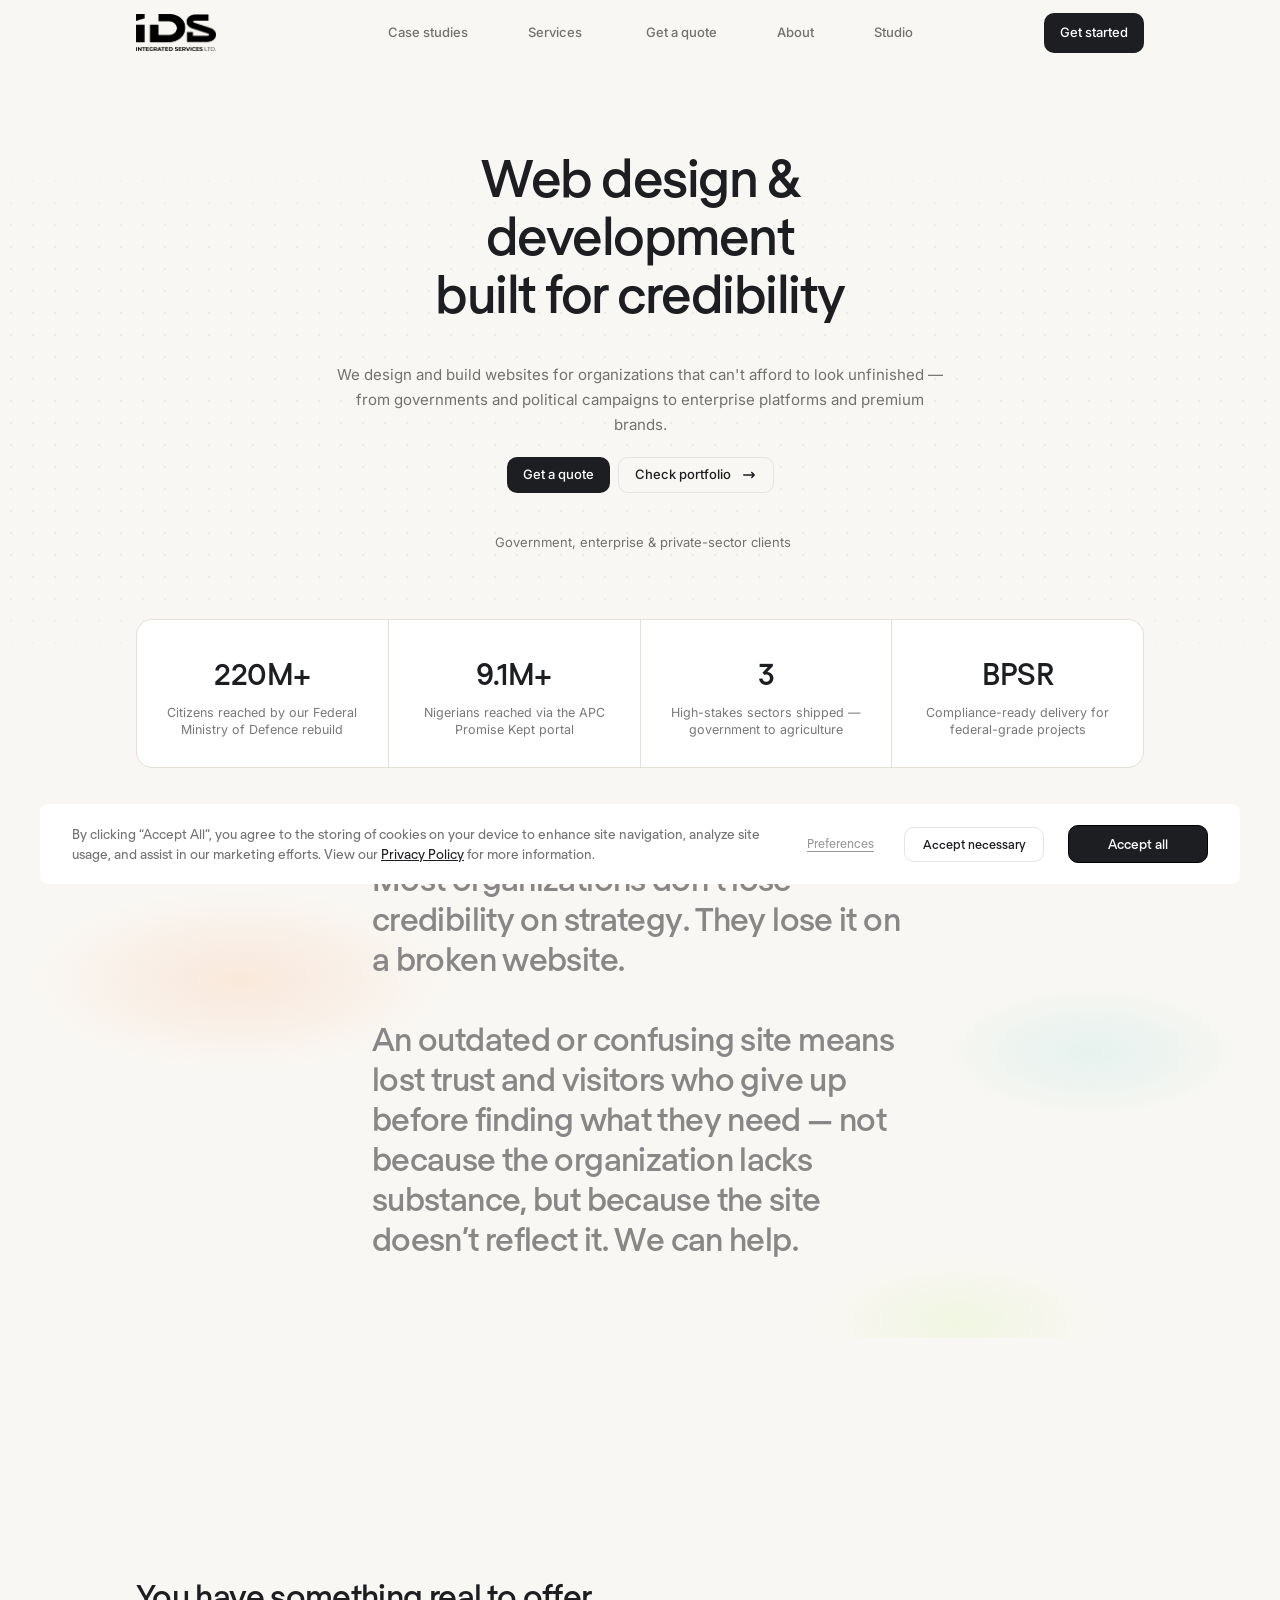
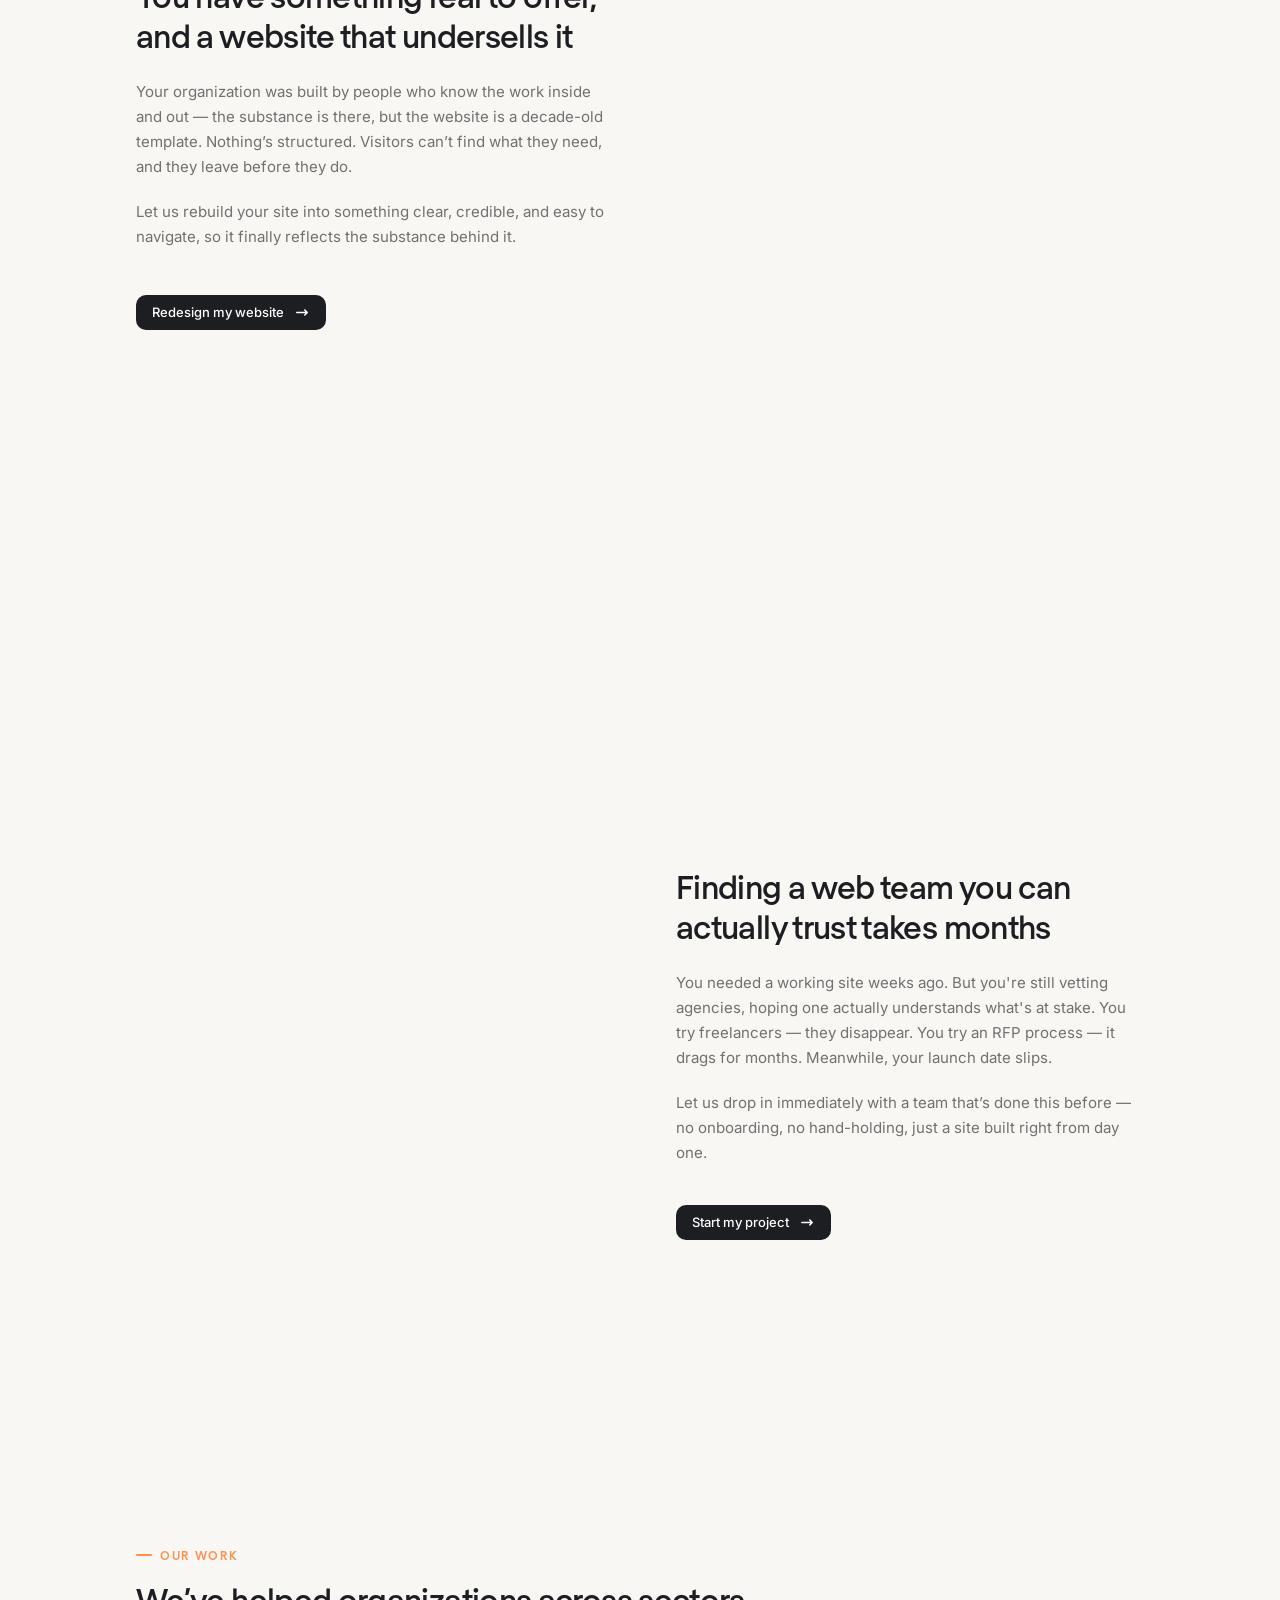
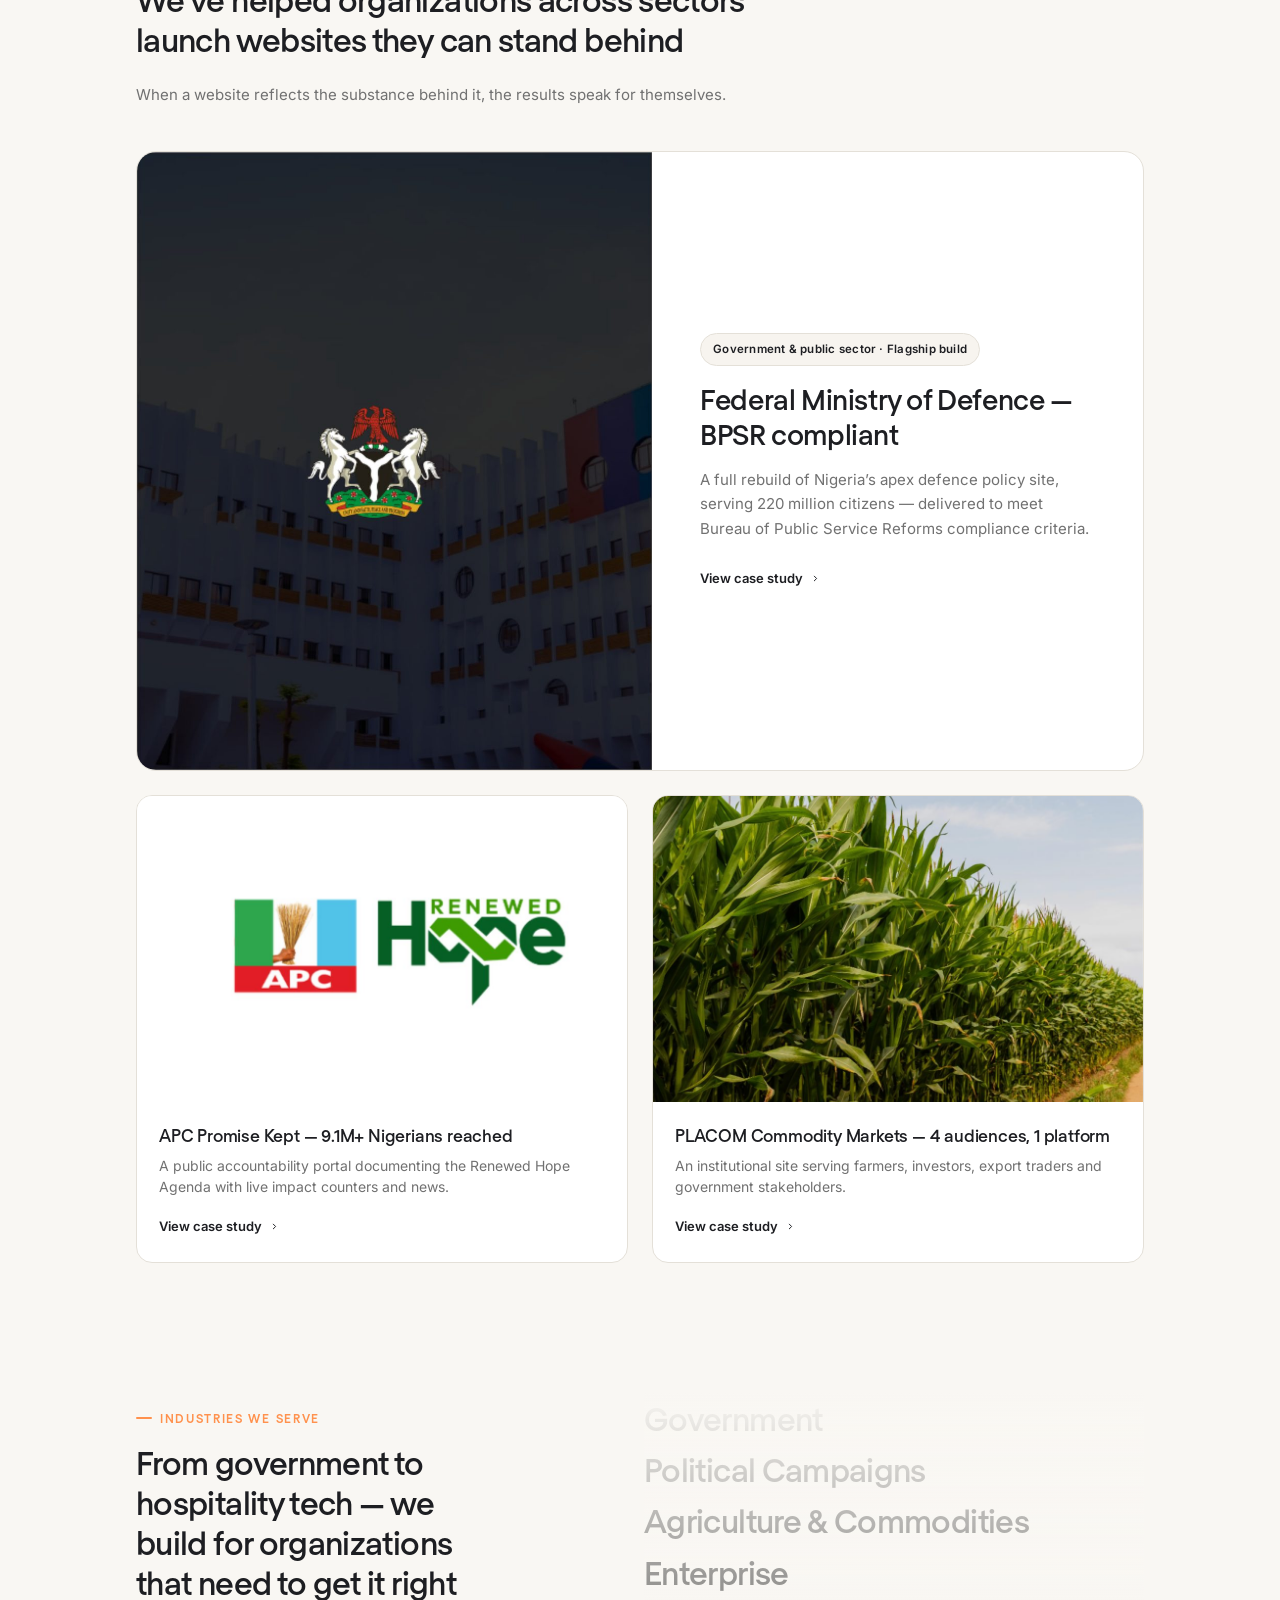
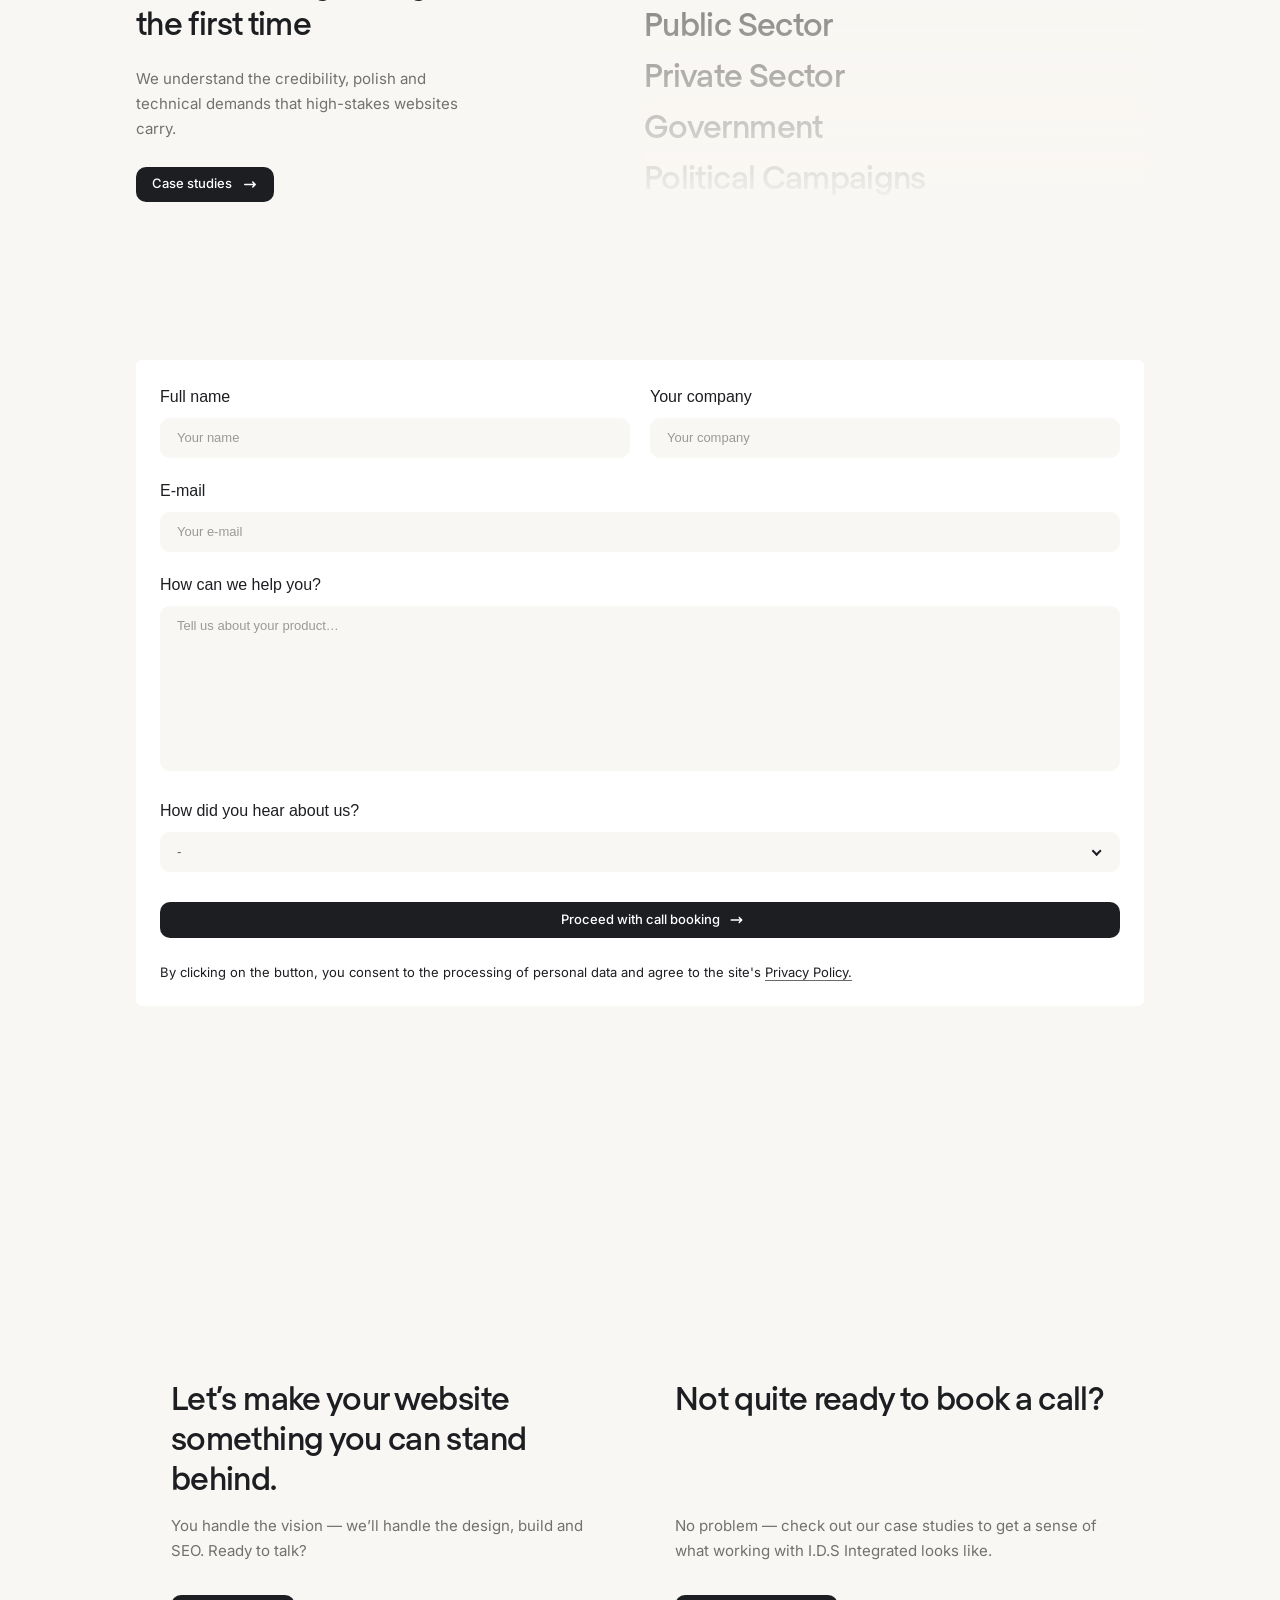
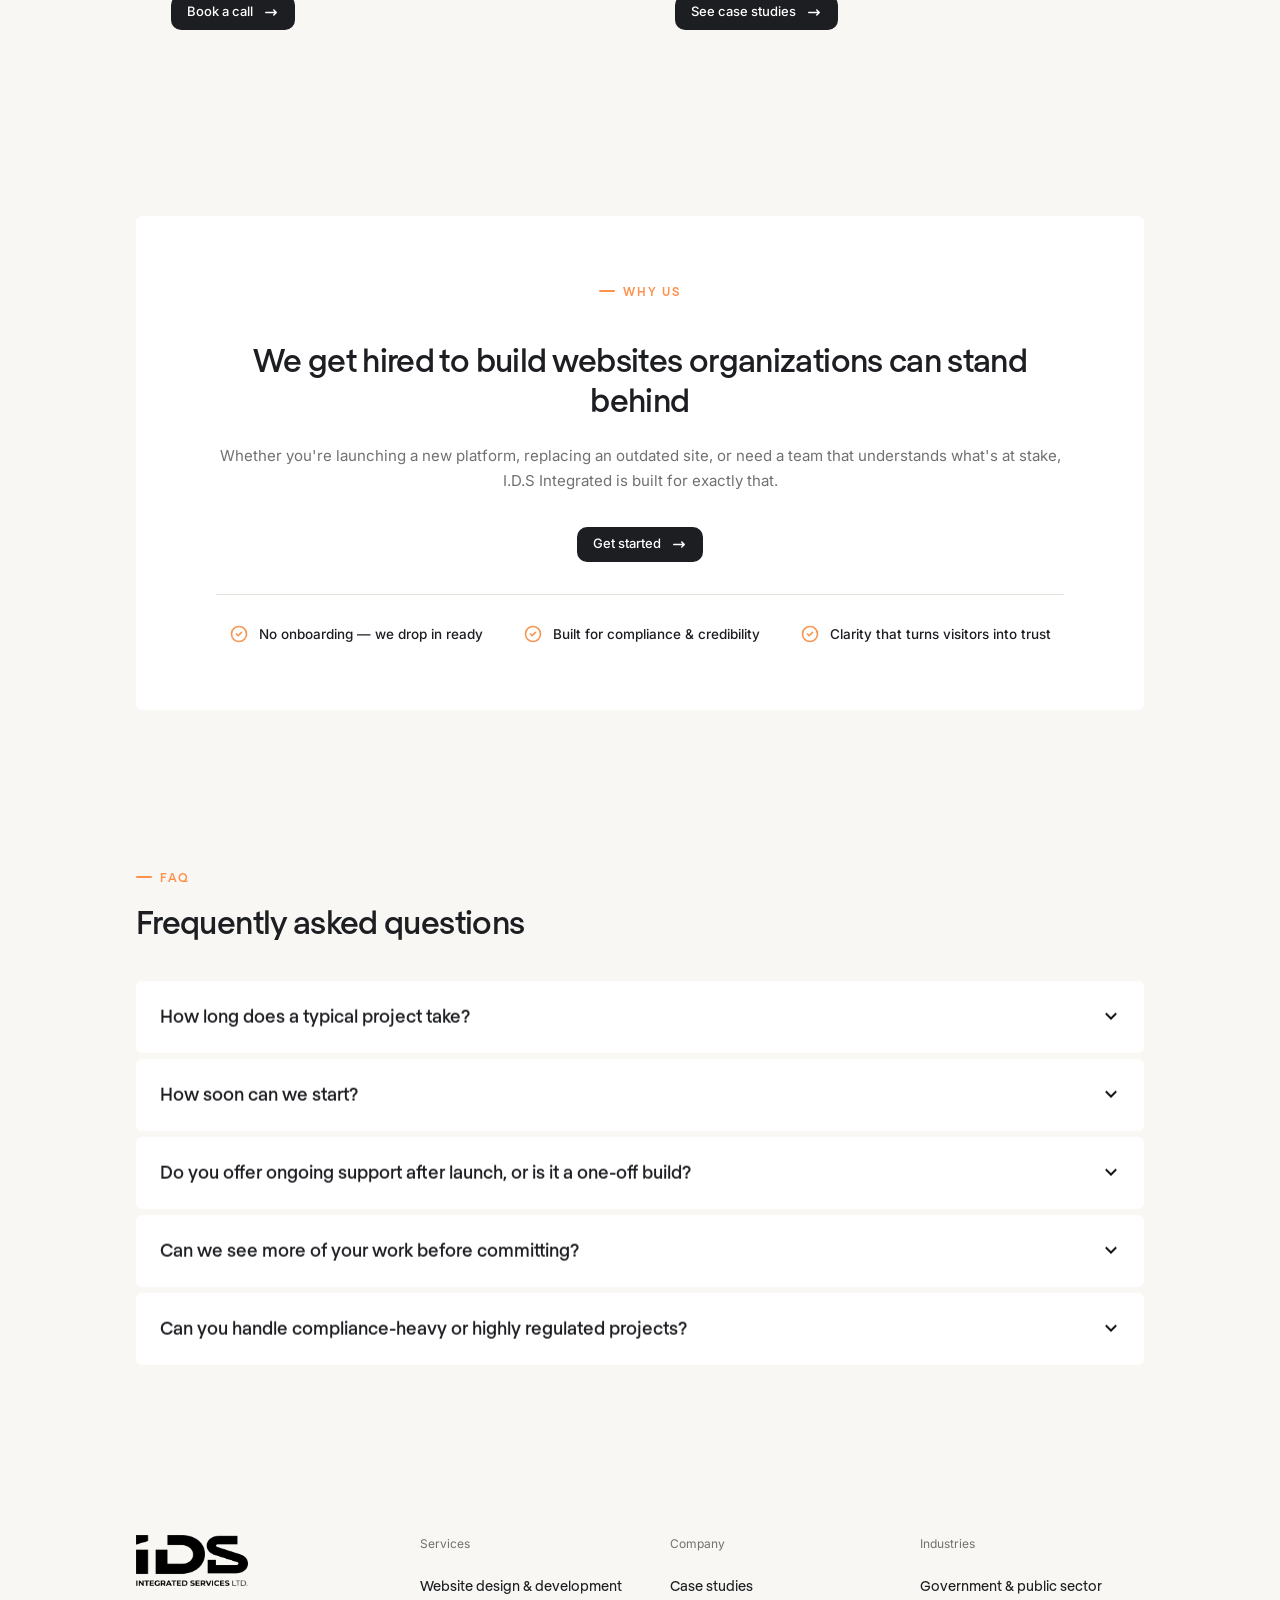
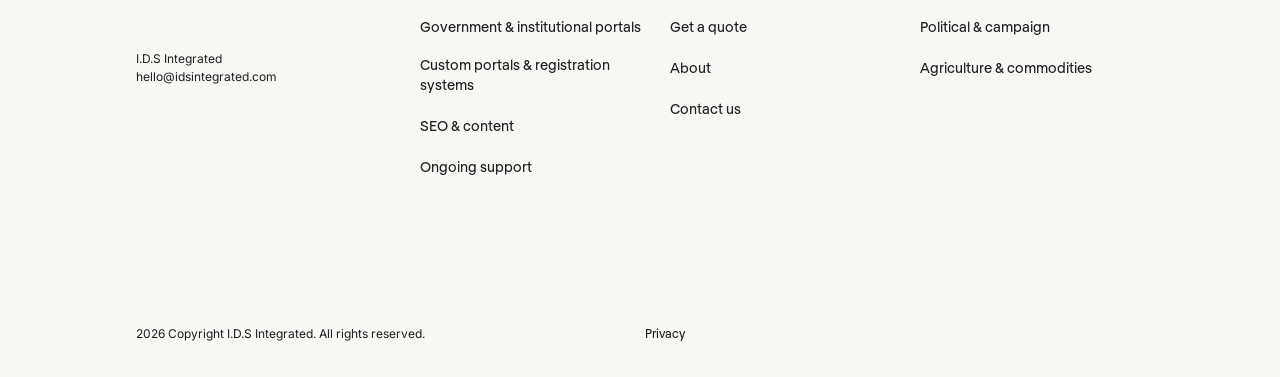
==== commit 4325346c: "admin" ====
--- a/index.html
+++ b/index.html
@@ -661,7 +661,7 @@
     outline: none !important;
     box-shadow: none !important;
   }
-</style><style>@media screen and (max-width:479px){.hero-buttons{flex-wrap:wrap}.hero-buttons>.btn{width:100%;justify-content:center}}</style></head><body><div data-animation="over-left" data-collapse="medium" data-duration="400" data-easing="ease" data-easing2="ease" role="banner" class="navbar-2 no-border w-nav"><nav aria-label="Primary navigation"><div class="navbar-wrap no-border-2"><div class="navbar-bg no-border-3"></div><div class="container position-relative"><div class="nav-row no-border-5"><a href="/" id="w-node-cded3afe-f52a-fa48-bb59-d95d7f62d894-7f62d88f" aria-current="page" class="nav-logo no-border-6 w-inline-block w--current"><img alt="I.D.S Integrated logo" src="assets/img/ids-logo.png" class="nav-logo-image no-border-7"></a><div class="nav-menu-wrapper no-border-8"><div role="group" aria-label="Primary links" class="nav-menu nav-mod w-nav-menu"><div class="nav-links"><a href="#case-studies" class="navbar-link">Case studies</a><div data-delay="0" data-hover="false" data-w-id="cded3afe-f52a-fa48-bb59-d95d7f62d89b" class="accordion-wrap accordion--nav w-dropdown"><div class="accordion-toggle accordion-toggle--nav w-dropdown-toggle"><div class="accordion-toggle-row accordion-toggle-row-naw"><div class="accordion-title-wrap"><div>Services</div></div><div class="accordion-icon-wap-2 ml-0"><img loading="lazy" src="assets/icons/icon-chevron.svg" alt="" class="accordion-icon minus-1 pos-relative"></div></div></div><div class="dropdown-list dropdown-list-nav d-none w-dropdown-list"><div class="dropdown-wide-wrapper no-border-71"><div class="dropdown-body"><div class="dropdown-wide no-border-73"><div class="dropdown-link-menu no-border-34 services no-border-74"><div class="dropdown-menu-title no-border-46">Services</div><a href="#contact" class="dropdown-lg-link no-border-87 w-inline-block"><div class="dropdown-lg no-border-88"><div class="dropdown-lg-title no-border-89">Website redesign</div><div class="body-text no-border-90">Modernize an outdated site <br>with a faster, cleaner build.</div></div></a><a href="#contact" class="dropdown-lg-link no-border-87 w-inline-block"><div class="dropdown-lg no-border-88"><div class="dropdown-lg-title no-border-89">New website build</div><div class="body-text no-border-90">Launch a new institutional or corporate site from scratch.</div></div></a><a href="#contact" class="dropdown-lg-link no-border-87 w-inline-block"><div class="dropdown-lg no-border-88"><div class="dropdown-lg-title no-border-89">Government &amp; institutional portals</div><div class="body-text no-border-90">BPSR-compliant builds with <br>FOI and procurement sections.</div></div></a><a href="#contact" class="dropdown-lg-link no-border-87 w-inline-block"><div class="dropdown-lg no-border-88"><div class="dropdown-lg-title no-border-89">Custom portals &amp; registration systems</div><div class="body-text no-border-90">Farmer, investor and export portals with live data.</div></div></a><a href="#contact" class="dropdown-lg-link no-border-87 w-inline-block"><div class="dropdown-lg no-border-88"><div class="dropdown-lg-title no-border-89">SEO &amp; technical optimization</div><div class="body-text no-border-90">On-page SEO, Open Graph and social meta tags for every page.</div></div></a><a href="#contact" class="dropdown-lg-link no-border-87 w-inline-block"><div class="dropdown-lg no-border-88"><div class="dropdown-lg-title no-border-89">Ongoing support &amp; maintenance</div><div class="body-text no-border-90">Content updates and technical support after launch.</div></div></a></div><div class="dropdown-link-menu no-border-34"><div class="dropdown-menu-title no-border-46">Capabilities</div><a href="#contact" class="dropdown-link no-border-60 w-inline-block"><div>Government websites</div></a><a href="#contact" class="dropdown-link no-border-60 w-inline-block"><div class="dropdown-link-text no-border-61">Corporate websites</div></a><a href="#contact" class="dropdown-link no-border-60 w-inline-block"><div class="dropdown-link-text no-border-61">Political campaign sites</div></a><a href="#contact" class="dropdown-link no-border-60 w-inline-block"><div class="dropdown-link-text no-border-61">SEO &amp; content</div></a><a href="#contact" class="dropdown-link no-border-60 w-inline-block"><div class="dropdown-link-text no-border-61">Custom portals</div></a><a href="#contact" class="dropdown-link no-border-60 w-inline-block"><div class="dropdown-link-text no-border-61">Ongoing support</div></a></div><div class="dropdown-link-menu no-border-34 industries no-border-45"><div class="dropdown-menu-title no-border-46">Industries</div><a href="#case-studies" class="dropdown-link no-border-60 w-inline-block"><div>Government &amp; public sector</div></a><a href="#case-studies" class="dropdown-link no-border-60 w-inline-block"><div class="dropdown-link-text no-border-61">Political &amp; campaign</div></a><a href="#case-studies" class="dropdown-link no-border-60 w-inline-block"><div class="dropdown-link-text no-border-61">Agriculture &amp; commodities</div></a></div></div><div class="dropdown-bg no-border-91"></div></div></div></div></div><a href="#contact" class="navbar-link">Get a quote</a><a href="#contact" class="navbar-link">About</a><div class="nav-links-buttom no-border-92"><a data-w-id="cded3afe-f52a-fa48-bb59-d95d7f62d8f5" href="mailto:info@idsintegrated.com" class="btn text-center w-inline-block"><div>Get started</div></a></div></div></div></div><div id="w-node-cded3afe-f52a-fa48-bb59-d95d7f62d8f8-7f62d88f" class="nav-buttons no-border-94"><div class="nav-button-1 d-none"><a href="#" class="navbar-link no-border-96">Log in</a></div><div class="nav-button-1 no-border-97"><a href="mailto:info@idsintegrated.com" data-w-id="cded3afe-f52a-fa48-bb59-d95d7f62d8fd" class="btn menu w-inline-block"><div>Get started</div></a></div><div class="menu-button no-border-99 w-nav-button"><div class="menu-button-icons no-border-100"><img alt="" src="assets/icons/burger.svg" class="menu-button-icon no-border-102"><img alt="Cross icon" src="assets/icons/interface-icon-cross.svg" class="menu-button-icon no-border-102"></div></div></div></div></div></div></nav></div><div class="wrapper"><main><section class="hero polish-dots"><div class="container"><div class="vertical-section"><div class="content-hero"><div class="vertical-content align-center gap-lg"><h1 class="h1">Web design &amp; development <span class="text-d-md-block">built for credibility</span></h1><p class="mb-0">We design and build websites for organizations that can't afford to look unfinished — from governments and political campaigns to enterprise platforms and premium brands.</p><div class="hero-buttons"><a data-w-id="91e22e58-ddb7-a447-f767-4133813b006c" href="#contact" class="btn w-inline-block"><div>Get a quote</div></a><a data-w-id="91e22e58-ddb7-a447-f767-4133813b006f" href="#case-studies" class="btn light-arrow w-inline-block"><div>Check portfolio</div><img data-w-id="91e22e58-ddb7-a447-f767-4133813b0072" loading="lazy" alt="" src="assets/icons/arrow-right-hero.svg" class="button-icon"></a></div><div class="review-summary-wrap"><div class="review-summary align-left-2"><div class="small-text align-left-10">Government, enterprise &amp; private-sector clients</div></div></div></div></div></div></div></section><div class="stats-strip-wrap"><div class="container"><div class="stats-strip reveal-up" role="group" aria-label="Track record"><div class="stat-item"><div class="stat-num">220M+</div><div class="stat-label">Citizens reached by our Federal Ministry of Defence rebuild</div></div><div class="stat-item"><div class="stat-num">9.1M+</div><div class="stat-label">Nigerians reached via the APC Promise Kept portal</div></div><div class="stat-item"><div class="stat-num">3</div><div class="stat-label">High-stakes sectors shipped — government to agriculture</div></div><div class="stat-item"><div class="stat-num">BPSR</div><div class="stat-label">Compliance-ready delivery for federal-grade projects</div></div></div></div></div><section data-w-id="91e22e58-ddb7-a447-f767-4133813b0139" class="section pb-lg polish-field"><div class="w-layout-blockcontainer container w-container"><div class="anumated-content-wrap"><div class="animated-text"><div class="animated-text-item">Most organizations don’t lose credibility on strategy. They lose it on a broken website.</div><div class="animated-text-item">An outdated or confusing site means lost trust and visitors who give up before finding what they need — not because the organization lacks substance, but because the site doesn’t reflect it. We can help.</div></div></div></div></section><section class="section section--lottie"><div class="container"><div class="grid grid-md flex-sm"><div id="w-node-_91e22e58-ddb7-a447-f767-4133813b0144-1496830a" data-w-id="91e22e58-ddb7-a447-f767-4133813b0144" class="col"><h2 class="h2">You have something real to offer, and a website that undersells it</h2><div class="vertical-content"><p class="mb-2">Your organization was built by people who know the work inside and out — the substance is there, but the website is a decade-old template. Nothing’s structured. Visitors can’t find what they need, and they leave before they do.</p><p>Let us rebuild your site into something clear, credible, and easy to navigate, so it finally reflects the substance behind it.</p></div><div class="btn-wrap pt-md"><a data-w-id="91e22e58-ddb7-a447-f767-4133813b014d" href="#contact" class="btn w-inline-block"><div class="button-text small-9">Redesign my website</div><img data-w-id="91e22e58-ddb7-a447-f767-4133813b0150" loading="lazy" alt="" src="assets/icons/arrow-right.svg" class="button-icon"></a></div></div><div class="col h-100"><div class="animation-item"><div data-w-id="91e22e58-ddb7-a447-f767-4133813b0153" data-is-ix2-target="1" class="lottie-animation-4" data-animation-type="lottie" data-src="https://cdn.prod.website-files.com/5e8b3356a5a8f5321855bbe7/68de8ace5e8b98d7a3e4c1b8_Maze_new.json" data-loop="0" data-direction="1" data-autoplay="0" data-renderer="svg" data-default-duration="0" data-duration="4.020687190254744" data-loading="eager"></div></div></div></div></div></section><section class="section section--lottie"><div class="container"><div class="grid grid-md flex-sm"><div class="col last"><div class="animation-item"><div data-w-id="91e22e58-ddb7-a447-f767-4133813b0159" data-is-ix2-target="1" class="lottie-animation-3" data-animation-type="lottie" data-src="https://cdn.prod.website-files.com/67ef9a9823a725f6c8c9a1ba/68b849c12aa929867c888ce8_magnify.json" data-loop="0" data-direction="1" data-autoplay="0" data-renderer="svg" data-default-duration="0" data-duration="4.8" data-loading="eager"></div></div></div><div id="w-node-_91e22e58-ddb7-a447-f767-4133813b015a-1496830a" data-w-id="91e22e58-ddb7-a447-f767-4133813b015a" class="col"><h2 class="h2">Finding a web team you can actually trust takes months</h2><div class="grid-contents _w-md-100"><div><div class="vertical-content gap-sm-0"><p class="mb-2">You needed a working site weeks ago. But you're still vetting agencies, hoping one actually understands what's at stake. You try freelancers — they disappear. You try an RFP process — it drags for months. Meanwhile, your launch date slips.</p><p>Let us drop in immediately with a team that’s done this before — no onboarding, no hand-holding, just a site built right from day one.</p></div></div><div class="align-left"><a data-w-id="91e22e58-ddb7-a447-f767-4133813b0165" href="#contact" class="btn w-inline-block"><div class="button-text small-9">Start my project</div><img data-w-id="91e22e58-ddb7-a447-f767-4133813b0168" loading="lazy" alt="" src="assets/icons/arrow-right.svg" class="button-icon"></a></div></div></div></div></div></section><section id="case-studies" class="section case-section"><div class="container"><div class="case-intro"><div class="eyebrow">Our work</div><div class="h2">We’ve helped organizations across sectors launch websites they can stand behind</div><div class="case-intro-desc">When a website reflects the substance behind it, the results speak for themselves.</div></div><div class="case-grid">
+</style><style>@media screen and (max-width:479px){.hero-buttons{flex-wrap:wrap}.hero-buttons>.btn{width:100%;justify-content:center}}</style></head><body><div data-animation="over-left" data-collapse="medium" data-duration="400" data-easing="ease" data-easing2="ease" role="banner" class="navbar-2 no-border w-nav"><nav aria-label="Primary navigation"><div class="navbar-wrap no-border-2"><div class="navbar-bg no-border-3"></div><div class="container position-relative"><div class="nav-row no-border-5"><a href="/" id="w-node-cded3afe-f52a-fa48-bb59-d95d7f62d894-7f62d88f" aria-current="page" class="nav-logo no-border-6 w-inline-block w--current"><img alt="I.D.S Integrated logo" src="assets/img/ids-logo.png" class="nav-logo-image no-border-7"></a><div class="nav-menu-wrapper no-border-8"><div role="group" aria-label="Primary links" class="nav-menu nav-mod w-nav-menu"><div class="nav-links"><a href="#case-studies" class="navbar-link">Case studies</a><div data-delay="0" data-hover="false" data-w-id="cded3afe-f52a-fa48-bb59-d95d7f62d89b" class="accordion-wrap accordion--nav w-dropdown"><div class="accordion-toggle accordion-toggle--nav w-dropdown-toggle"><div class="accordion-toggle-row accordion-toggle-row-naw"><div class="accordion-title-wrap"><div>Services</div></div><div class="accordion-icon-wap-2 ml-0"><img loading="lazy" src="assets/icons/icon-chevron.svg" alt="" class="accordion-icon minus-1 pos-relative"></div></div></div><div class="dropdown-list dropdown-list-nav d-none w-dropdown-list"><div class="dropdown-wide-wrapper no-border-71"><div class="dropdown-body"><div class="dropdown-wide no-border-73"><div class="dropdown-link-menu no-border-34 services no-border-74"><div class="dropdown-menu-title no-border-46">Services</div><a href="#contact" class="dropdown-lg-link no-border-87 w-inline-block"><div class="dropdown-lg no-border-88"><div class="dropdown-lg-title no-border-89">Website redesign</div><div class="body-text no-border-90">Modernize an outdated site <br>with a faster, cleaner build.</div></div></a><a href="#contact" class="dropdown-lg-link no-border-87 w-inline-block"><div class="dropdown-lg no-border-88"><div class="dropdown-lg-title no-border-89">New website build</div><div class="body-text no-border-90">Launch a new institutional or corporate site from scratch.</div></div></a><a href="#contact" class="dropdown-lg-link no-border-87 w-inline-block"><div class="dropdown-lg no-border-88"><div class="dropdown-lg-title no-border-89">Government &amp; institutional portals</div><div class="body-text no-border-90">BPSR-compliant builds with <br>FOI and procurement sections.</div></div></a><a href="#contact" class="dropdown-lg-link no-border-87 w-inline-block"><div class="dropdown-lg no-border-88"><div class="dropdown-lg-title no-border-89">Custom portals &amp; registration systems</div><div class="body-text no-border-90">Farmer, investor and export portals with live data.</div></div></a><a href="#contact" class="dropdown-lg-link no-border-87 w-inline-block"><div class="dropdown-lg no-border-88"><div class="dropdown-lg-title no-border-89">SEO &amp; technical optimization</div><div class="body-text no-border-90">On-page SEO, Open Graph and social meta tags for every page.</div></div></a><a href="#contact" class="dropdown-lg-link no-border-87 w-inline-block"><div class="dropdown-lg no-border-88"><div class="dropdown-lg-title no-border-89">Ongoing support &amp; maintenance</div><div class="body-text no-border-90">Content updates and technical support after launch.</div></div></a></div><div class="dropdown-link-menu no-border-34"><div class="dropdown-menu-title no-border-46">Capabilities</div><a href="#contact" class="dropdown-link no-border-60 w-inline-block"><div>Government websites</div></a><a href="#contact" class="dropdown-link no-border-60 w-inline-block"><div class="dropdown-link-text no-border-61">Corporate websites</div></a><a href="#contact" class="dropdown-link no-border-60 w-inline-block"><div class="dropdown-link-text no-border-61">Political campaign sites</div></a><a href="#contact" class="dropdown-link no-border-60 w-inline-block"><div class="dropdown-link-text no-border-61">SEO &amp; content</div></a><a href="#contact" class="dropdown-link no-border-60 w-inline-block"><div class="dropdown-link-text no-border-61">Custom portals</div></a><a href="#contact" class="dropdown-link no-border-60 w-inline-block"><div class="dropdown-link-text no-border-61">Ongoing support</div></a></div><div class="dropdown-link-menu no-border-34 industries no-border-45"><div class="dropdown-menu-title no-border-46">Industries</div><a href="#case-studies" class="dropdown-link no-border-60 w-inline-block"><div>Government &amp; public sector</div></a><a href="#case-studies" class="dropdown-link no-border-60 w-inline-block"><div class="dropdown-link-text no-border-61">Political &amp; campaign</div></a><a href="#case-studies" class="dropdown-link no-border-60 w-inline-block"><div class="dropdown-link-text no-border-61">Agriculture &amp; commodities</div></a></div></div><div class="dropdown-bg no-border-91"></div></div></div></div></div><a href="#contact" class="navbar-link">Get a quote</a><a href="#contact" class="navbar-link">About</a><a href="admin/" class="navbar-link" target="_blank" rel="noopener">Studio</a><div class="nav-links-buttom no-border-92"><a data-w-id="cded3afe-f52a-fa48-bb59-d95d7f62d8f5" href="mailto:info@idsintegrated.com" class="btn text-center w-inline-block"><div>Get started</div></a></div></div></div></div><div id="w-node-cded3afe-f52a-fa48-bb59-d95d7f62d8f8-7f62d88f" class="nav-buttons no-border-94"><div class="nav-button-1 d-none"><a href="#" class="navbar-link no-border-96">Log in</a></div><div class="nav-button-1 no-border-97"><a href="mailto:info@idsintegrated.com" data-w-id="cded3afe-f52a-fa48-bb59-d95d7f62d8fd" class="btn menu w-inline-block"><div>Get started</div></a></div><div class="menu-button no-border-99 w-nav-button"><div class="menu-button-icons no-border-100"><img alt="" src="assets/icons/burger.svg" class="menu-button-icon no-border-102"><img alt="Cross icon" src="assets/icons/interface-icon-cross.svg" class="menu-button-icon no-border-102"></div></div></div></div></div></div></nav></div><div class="wrapper"><main><section class="hero polish-dots"><div class="container"><div class="vertical-section"><div class="content-hero"><div class="vertical-content align-center gap-lg"><h1 class="h1">Web design &amp; development <span class="text-d-md-block">built for credibility</span></h1><p class="mb-0">We design and build websites for organizations that can't afford to look unfinished — from governments and political campaigns to enterprise platforms and premium brands.</p><div class="hero-buttons"><a data-w-id="91e22e58-ddb7-a447-f767-4133813b006c" href="#contact" class="btn w-inline-block"><div>Get a quote</div></a><a data-w-id="91e22e58-ddb7-a447-f767-4133813b006f" href="#case-studies" class="btn light-arrow w-inline-block"><div>Check portfolio</div><img data-w-id="91e22e58-ddb7-a447-f767-4133813b0072" loading="lazy" alt="" src="assets/icons/arrow-right-hero.svg" class="button-icon"></a></div><div class="review-summary-wrap"><div class="review-summary align-left-2"><div class="small-text align-left-10">Government, enterprise &amp; private-sector clients</div></div></div></div></div></div></div></section><div class="stats-strip-wrap"><div class="container"><div class="stats-strip reveal-up" role="group" aria-label="Track record"><div class="stat-item"><div class="stat-num">220M+</div><div class="stat-label">Citizens reached by our Federal Ministry of Defence rebuild</div></div><div class="stat-item"><div class="stat-num">9.1M+</div><div class="stat-label">Nigerians reached via the APC Promise Kept portal</div></div><div class="stat-item"><div class="stat-num">3</div><div class="stat-label">High-stakes sectors shipped — government to agriculture</div></div><div class="stat-item"><div class="stat-num">BPSR</div><div class="stat-label">Compliance-ready delivery for federal-grade projects</div></div></div></div></div><section data-w-id="91e22e58-ddb7-a447-f767-4133813b0139" class="section pb-lg polish-field"><div class="w-layout-blockcontainer container w-container"><div class="anumated-content-wrap"><div class="animated-text"><div class="animated-text-item">Most organizations don’t lose credibility on strategy. They lose it on a broken website.</div><div class="animated-text-item">An outdated or confusing site means lost trust and visitors who give up before finding what they need — not because the organization lacks substance, but because the site doesn’t reflect it. We can help.</div></div></div></div></section><section class="section section--lottie"><div class="container"><div class="grid grid-md flex-sm"><div id="w-node-_91e22e58-ddb7-a447-f767-4133813b0144-1496830a" data-w-id="91e22e58-ddb7-a447-f767-4133813b0144" class="col"><h2 class="h2">You have something real to offer, and a website that undersells it</h2><div class="vertical-content"><p class="mb-2">Your organization was built by people who know the work inside and out — the substance is there, but the website is a decade-old template. Nothing’s structured. Visitors can’t find what they need, and they leave before they do.</p><p>Let us rebuild your site into something clear, credible, and easy to navigate, so it finally reflects the substance behind it.</p></div><div class="btn-wrap pt-md"><a data-w-id="91e22e58-ddb7-a447-f767-4133813b014d" href="#contact" class="btn w-inline-block"><div class="button-text small-9">Redesign my website</div><img data-w-id="91e22e58-ddb7-a447-f767-4133813b0150" loading="lazy" alt="" src="assets/icons/arrow-right.svg" class="button-icon"></a></div></div><div class="col h-100"><div class="animation-item"><div data-w-id="91e22e58-ddb7-a447-f767-4133813b0153" data-is-ix2-target="1" class="lottie-animation-4" data-animation-type="lottie" data-src="https://cdn.prod.website-files.com/5e8b3356a5a8f5321855bbe7/68de8ace5e8b98d7a3e4c1b8_Maze_new.json" data-loop="0" data-direction="1" data-autoplay="0" data-renderer="svg" data-default-duration="0" data-duration="4.020687190254744" data-loading="eager"></div></div></div></div></div></section><section class="section section--lottie"><div class="container"><div class="grid grid-md flex-sm"><div class="col last"><div class="animation-item"><div data-w-id="91e22e58-ddb7-a447-f767-4133813b0159" data-is-ix2-target="1" class="lottie-animation-3" data-animation-type="lottie" data-src="https://cdn.prod.website-files.com/67ef9a9823a725f6c8c9a1ba/68b849c12aa929867c888ce8_magnify.json" data-loop="0" data-direction="1" data-autoplay="0" data-renderer="svg" data-default-duration="0" data-duration="4.8" data-loading="eager"></div></div></div><div id="w-node-_91e22e58-ddb7-a447-f767-4133813b015a-1496830a" data-w-id="91e22e58-ddb7-a447-f767-4133813b015a" class="col"><h2 class="h2">Finding a web team you can actually trust takes months</h2><div class="grid-contents _w-md-100"><div><div class="vertical-content gap-sm-0"><p class="mb-2">You needed a working site weeks ago. But you're still vetting agencies, hoping one actually understands what's at stake. You try freelancers — they disappear. You try an RFP process — it drags for months. Meanwhile, your launch date slips.</p><p>Let us drop in immediately with a team that’s done this before — no onboarding, no hand-holding, just a site built right from day one.</p></div></div><div class="align-left"><a data-w-id="91e22e58-ddb7-a447-f767-4133813b0165" href="#contact" class="btn w-inline-block"><div class="button-text small-9">Start my project</div><img data-w-id="91e22e58-ddb7-a447-f767-4133813b0168" loading="lazy" alt="" src="assets/icons/arrow-right.svg" class="button-icon"></a></div></div></div></div></div></section><section id="case-studies" class="section case-section"><div class="container"><div class="case-intro"><div class="eyebrow">Our work</div><div class="h2">We’ve helped organizations across sectors launch websites they can stand behind</div><div class="case-intro-desc">When a website reflects the substance behind it, the results speak for themselves.</div></div><div class="case-grid">
 
 <a aria-label="Federal Ministry of Defence case study – view case study" href="case-federal-ministry-of-defence.html" class="case-feature reveal-up w-inline-block">
 <div class="case-feature-media"><img loading="lazy" alt="Federal Ministry of Defence headquarters with the Nigerian coat of arms." src="assets/img/case-studies/federal-ministry-of-defence.jpg"></div>
--- a/assets/css/custom-polish.css
+++ b/assets/css/custom-polish.css
@@ -572,3 +572,24 @@
 @media (prefers-reduced-motion: reduce){
   .reveal-up{ opacity:1; transform:none; transition:none; }
 }
+
+@media screen and (max-width: 991px){
+  .menu-button.w-nav-button{
+    box-sizing:border-box;
+    width:44px;
+    height:44px;
+    padding:0;
+    display:grid!important;
+    place-items:center;
+  }
+  .menu-button.w-nav-button:focus-visible{
+    outline:2px solid var(--polish-orange);
+    outline-offset:2px;
+  }
+}
+
+.navbar-2{
+  top:0!important;
+  opacity:1!important;
+  visibility:visible!important;
+}
